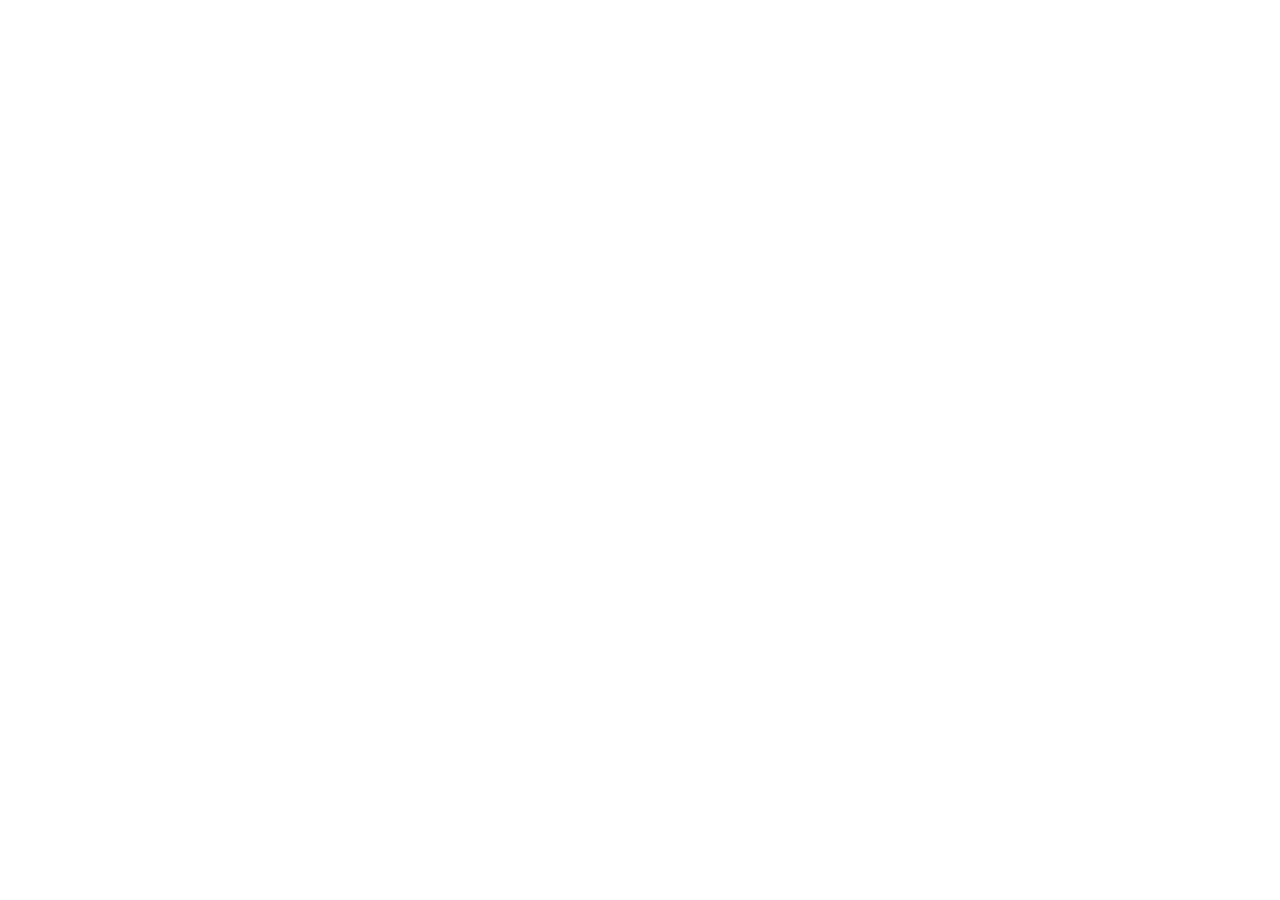
==== public/games/codex/index.html @ 924cdcc8 "Build three-way jump game comparison site" ====
<!doctype html>
<html lang="en">
  <head>
    <meta charset="UTF-8" />
    <meta name="viewport" content="width=device-width, initial-scale=1.0" />
    <title>灯跃浮岛 · 设计原型</title>
    <script type="module" crossorigin src="/games/codex/assets/index-DWfgupDC.js"></script>
    <link rel="stylesheet" crossorigin href="/games/codex/assets/index-BD6FG5SP.css">
  </head>
  <body>
    <div id="root"></div>
  </body>
</html>
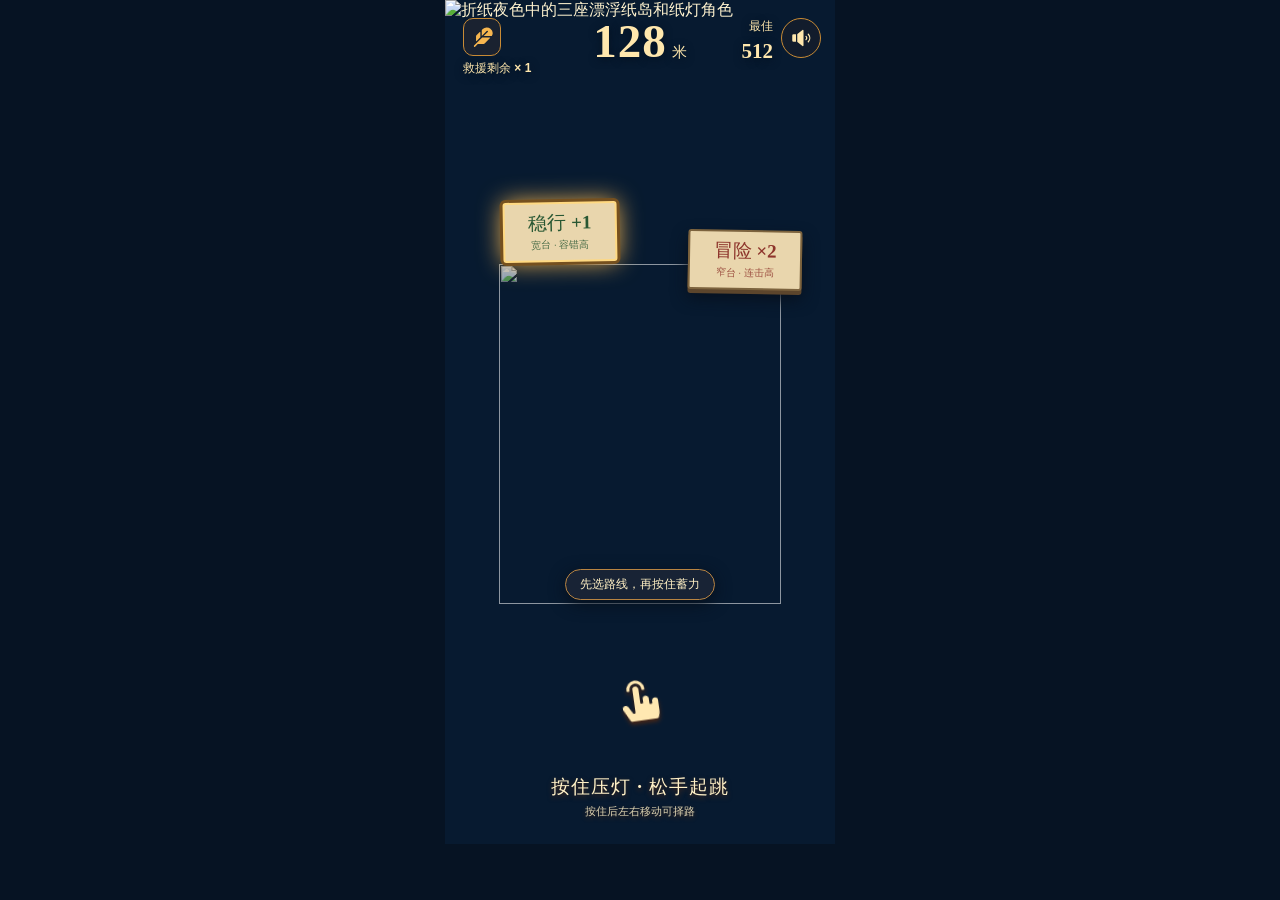
==== commit 7fe8bae6: "Publish comparison site with GitHub Pages" ====
--- a/public/games/codex/index.html
+++ b/public/games/codex/index.html
@@ -4,8 +4,8 @@
     <meta charset="UTF-8" />
     <meta name="viewport" content="width=device-width, initial-scale=1.0" />
     <title>灯跃浮岛 · 设计原型</title>
-    <script type="module" crossorigin src="/games/codex/assets/index-DWfgupDC.js"></script>
-    <link rel="stylesheet" crossorigin href="/games/codex/assets/index-BD6FG5SP.css">
+    <script type="module" crossorigin src="./assets/index-DWfgupDC.js"></script>
+    <link rel="stylesheet" crossorigin href="./assets/index-BD6FG5SP.css">
   </head>
   <body>
     <div id="root"></div>
--- a/public/games/codex/assets/index-BD6FG5SP.css
+++ b/public/games/codex/assets/index-BD6FG5SP.css
@@ -0,0 +1 @@
+@font-face{font-family:"Noto Serif SC";font-style:normal;font-display:swap;font-weight:700;src:url([data-uri]) format("woff2"),url([data-uri]) format("woff");unicode-range:U+1f1e9-1f1f5,U+1f1f7-1f1ff,U+1f21a,U+1f232,U+1f234-1f237,U+1f250-1f251,U+1f300,U+1f302-1f308,U+1f30a-1f311,U+1f315,U+1f319-1f320,U+1f324,U+1f327,U+1f32a,U+1f32c-1f32d,U+1f330-1f357,U+1f359-1f37e}@font-face{font-family:"Noto Serif SC";font-style:normal;font-display:swap;font-weight:700;src:url(/assets/noto-serif-sc-5-700-normal-Indx8E_C.woff2) format("woff2"),url(/assets/noto-serif-sc-5-700-normal-DHU2sKNh.woff) format("woff");unicode-range:U+fee3,U+fef3,U+ff03-ff04,U+ff07,U+ff0a,U+ff17-ff19,U+ff1c-ff1d,U+ff20-ff3a,U+ff3c,U+ff3e-ff5b,U+ff5d,U+ff61-ff65,U+ff67-ff6a,U+ff6c,U+ff6f-ff78,U+ff7a-ff7d,U+ff80-ff84,U+ff86,U+ff89-ff8e,U+ff92,U+ff97-ff9b,U+ff9d-ff9f,U+ffe0-ffe4,U+ffe6,U+ffe9,U+ffeb,U+ffed,U+fffc,U+1f004,U+1f170-1f171,U+1f192-1f195,U+1f198-1f19a,U+1f1e6-1f1e8}@font-face{font-family:"Noto Serif SC";font-style:normal;font-display:swap;font-weight:700;src:url(/assets/noto-serif-sc-6-700-normal-4vBQOnZB.woff2) format("woff2"),url(/assets/noto-serif-sc-6-700-normal-kYdqrkC9.woff) format("woff");unicode-range:U+f0a7,U+f0b2,U+f0b7,U+f0c9,U+f0d8,U+f0da,U+f0dc-f0dd,U+f0e0,U+f0e6,U+f0eb,U+f0fc,U+f101,U+f104-f105,U+f107,U+f10b,U+f11b,U+f14b,U+f18a,U+f193,U+f1d6-f1d7,U+f244,U+f27a,U+f296,U+f2ae,U+f471,U+f4b3,U+f610-f611,U+f880-f881,U+f8ec,U+f8f5,U+f8ff,U+f901,U+f90a,U+f92c-f92d,U+f934,U+f937,U+f941,U+f965,U+f967,U+f969,U+f96b,U+f96f,U+f974,U+f978-f979,U+f97e,U+f981,U+f98a,U+f98e,U+f997,U+f99c,U+f9b2,U+f9b5,U+f9ba,U+f9be,U+f9ca,U+f9d0-f9d1,U+f9dd,U+f9e0-f9e1,U+f9e4,U+f9f7,U+fa00-fa01,U+fa08,U+fa0a,U+fa11,U+fb01-fb02,U+fdfc,U+fe0e,U+fe30-fe31,U+fe33-fe44,U+fe49-fe52,U+fe54-fe57,U+fe59-fe66,U+fe68-fe6b,U+fe8e,U+fe92-fe93,U+feae,U+feb8,U+fecb-fecc,U+fee0}@font-face{font-family:"Noto Serif SC";font-style:normal;font-display:swap;font-weight:700;src:url(/assets/noto-serif-sc-21-700-normal-CZ821J_U.woff2) format("woff2"),url(/assets/noto-serif-sc-21-700-normal-DdoRgkcs.woff) format("woff");unicode-range:U+9f83,U+9f85-9f8d,U+9f90-9f91,U+9f94-9f96,U+9f98,U+9f9b-9f9c,U+9f9e,U+9fa0,U+9fa2,U+9ff0-9fff,U+a001,U+a007,U+a025,U+a046-a047,U+a057,U+a072,U+a078-a079,U+a083,U+a085,U+a100,U+a118,U+a132,U+a134,U+a1f4,U+a242,U+a4a6,U+a4aa,U+a4b0-a4b1,U+a4b3,U+a9c1-a9c2,U+ac00-ac01,U+ac04,U+ac08,U+ac10-ac11,U+ac13-ac16,U+ac19,U+ac1c-ac1d,U+ac24,U+ac70-ac71,U+ac74,U+ac77-ac78,U+ac80-ac81,U+ac83,U+ac8c,U+ac90,U+ac9f-aca0,U+aca8-aca9,U+acac,U+acb0,U+acbd,U+acc1,U+acc4,U+ace0-ace1,U+ace4,U+ace8,U+acf3,U+acf5,U+acfc-acfd,U+ad00,U+ad0c,U+ad11,U+ad1c,U+ad34,U+ad50,U+ad64,U+ad6c,U+ad70,U+ad74,U+ad7f,U+ad81,U+ad8c,U+adc0,U+adc8,U+addc,U+ade0,U+adf8-adf9,U+adfc,U+ae00,U+ae08-ae09,U+ae0b,U+ae30,U+ae34,U+ae38,U+ae40,U+ae4a,U+ae4c,U+ae54,U+ae68,U+aebc,U+aed8,U+af2c-af2d}@font-face{font-family:"Noto Serif SC";font-style:normal;font-display:swap;font-weight:700;src:url(/assets/noto-serif-sc-22-700-normal-CoNFrMmU.woff2) format("woff2"),url(/assets/noto-serif-sc-22-700-normal-CztcWB86.woff) format("woff");unicode-range:U+9e30-9e33,U+9e35-9e3b,U+9e3e,U+9e40-9e44,U+9e46-9e4e,U+9e51,U+9e53,U+9e55-9e58,U+9e5a-9e5c,U+9e5e-9e63,U+9e66-9e6e,U+9e71,U+9e73,U+9e75,U+9e78-9e79,U+9e7c-9e7e,U+9e82,U+9e86-9e88,U+9e8b-9e8c,U+9e90-9e91,U+9e93,U+9e95,U+9e97,U+9e9d,U+9ea4-9ea5,U+9ea9-9eaa,U+9eb4-9eb5,U+9eb8-9eba,U+9ebc-9ebf,U+9ec3,U+9ec9,U+9ecd,U+9ed0,U+9ed2-9ed3,U+9ed5-9ed6,U+9ed9,U+9edc-9edd,U+9edf-9ee0,U+9ee2,U+9ee5,U+9ee7-9eea,U+9eef,U+9ef1,U+9ef3-9ef4,U+9ef6,U+9ef9,U+9efb-9efc,U+9efe,U+9f0b,U+9f0d,U+9f10,U+9f14,U+9f17,U+9f19,U+9f22,U+9f29,U+9f2c,U+9f2f,U+9f31,U+9f37,U+9f39,U+9f3d-9f3e,U+9f41,U+9f4a-9f4b,U+9f51-9f52,U+9f61-9f63,U+9f66-9f67,U+9f80-9f81}@font-face{font-family:"Noto Serif SC";font-style:normal;font-display:swap;font-weight:700;src:url(/assets/noto-serif-sc-23-700-normal-C-BfTkoL.woff2) format("woff2"),url(/assets/noto-serif-sc-23-700-normal-gQo-KkRX.woff) format("woff");unicode-range:U+9c82-9c83,U+9c85-9c8c,U+9c8e-9c92,U+9c94-9c9b,U+9c9e-9ca3,U+9ca5-9ca7,U+9ca9,U+9cab,U+9cad-9cae,U+9cb1-9cb7,U+9cb9-9cbd,U+9cbf-9cc0,U+9cc3,U+9cc5-9cc7,U+9cc9-9cd1,U+9cd3-9cda,U+9cdc-9cdd,U+9cdf,U+9ce1-9ce3,U+9ce5,U+9ce9,U+9cee-9cef,U+9cf3-9cf4,U+9cf6,U+9cfc-9cfd,U+9d02,U+9d08-9d09,U+9d12,U+9d1b,U+9d1e,U+9d26,U+9d28,U+9d37,U+9d3b,U+9d3f,U+9d51,U+9d59,U+9d5c-9d5d,U+9d5f-9d61,U+9d6c,U+9d70,U+9d72,U+9d7a,U+9d7e,U+9d84,U+9d89,U+9d8f,U+9d92,U+9daf,U+9db4,U+9db8,U+9dbc,U+9dc4,U+9dc7,U+9dc9,U+9dd7,U+9ddf,U+9df2,U+9df9-9dfa,U+9e0a,U+9e11,U+9e1a,U+9e1e,U+9e20,U+9e22,U+9e28-9e2c,U+9e2e-9e2f}@font-face{font-family:"Noto Serif SC";font-style:normal;font-display:swap;font-weight:700;src:url(/assets/noto-serif-sc-24-700-normal-sgvhFHSE.woff2) format("woff2"),url(/assets/noto-serif-sc-24-700-normal-Bhq0as8x.woff) format("woff");unicode-range:U+9a80,U+9a83,U+9a85,U+9a88-9a8a,U+9a8d-9a8e,U+9a90,U+9a92-9a93,U+9a95-9a96,U+9a98-9a99,U+9a9b-9aa2,U+9aa5,U+9aa7,U+9aaf-9ab1,U+9ab5-9ab6,U+9ab9-9aba,U+9ac0-9ac4,U+9ac8,U+9acb-9acc,U+9ace-9acf,U+9ad1-9ad2,U+9ad9,U+9adf,U+9ae1,U+9ae3,U+9aea-9aeb,U+9aed-9aef,U+9af4,U+9af9,U+9afb,U+9b03-9b04,U+9b06,U+9b08,U+9b0d,U+9b0f-9b10,U+9b13,U+9b18,U+9b1a,U+9b1f,U+9b22-9b23,U+9b25,U+9b27-9b28,U+9b2a,U+9b2f,U+9b31-9b32,U+9b3b,U+9b43,U+9b46-9b49,U+9b4d-9b4e,U+9b51,U+9b56,U+9b58,U+9b5a,U+9b5c,U+9b5f,U+9b61-9b62,U+9b6f,U+9b77,U+9b80,U+9b88,U+9b8b,U+9b8e,U+9b91,U+9b9f-9ba0,U+9ba8,U+9baa-9bab,U+9bad-9bae,U+9bb0-9bb1,U+9bb8,U+9bc9-9bca,U+9bd3,U+9bd6,U+9bdb,U+9be8,U+9bf0-9bf1,U+9c02,U+9c10,U+9c15,U+9c24,U+9c2d,U+9c32,U+9c39,U+9c3b,U+9c40,U+9c47-9c49,U+9c53,U+9c57,U+9c64,U+9c72,U+9c77-9c78,U+9c7b,U+9c7f-9c80}@font-face{font-family:"Noto Serif SC";font-style:normal;font-display:swap;font-weight:700;src:url(/assets/noto-serif-sc-25-700-normal-BJclhnMJ.woff2) format("woff2"),url(/assets/noto-serif-sc-25-700-normal-Ko6LQ8xd.woff) format("woff");unicode-range:U+98dd,U+98e1-98e2,U+98e7-98ea,U+98ec,U+98ee-98ef,U+98f2,U+98f4,U+98fc-98fe,U+9903,U+9905,U+9908,U+990a,U+990c-990d,U+9913-9914,U+9918,U+991a-991b,U+991e,U+9921,U+9928,U+992c,U+992e,U+9935,U+9938-9939,U+993d-993e,U+9945,U+994b-994c,U+9951-9952,U+9954-9955,U+9957,U+995e,U+9963,U+9966-9969,U+996b-996c,U+996f,U+9974-9975,U+9977-9979,U+997d-997e,U+9980-9981,U+9983-9984,U+9987,U+998a-998b,U+998d-9991,U+9993-9995,U+9997-9998,U+99a5,U+99ab,U+99ad-99ae,U+99b1,U+99b3-99b4,U+99bc,U+99bf,U+99c1,U+99c3-99c6,U+99cc,U+99d0,U+99d2,U+99d5,U+99db,U+99dd,U+99e1,U+99ed,U+99f1,U+99ff,U+9a01,U+9a03-9a04,U+9a0e-9a0f,U+9a11-9a13,U+9a19,U+9a1b,U+9a28,U+9a2b,U+9a30,U+9a32,U+9a37,U+9a40,U+9a45,U+9a4a,U+9a4d-9a4e,U+9a52,U+9a55,U+9a57,U+9a5a-9a5b,U+9a5f,U+9a62,U+9a65,U+9a69,U+9a6b,U+9a6e,U+9a75,U+9a77-9a7a,U+9a7d}@font-face{font-family:"Noto Serif SC";font-style:normal;font-display:swap;font-weight:700;src:url(/assets/noto-serif-sc-26-700-normal-CUpml4bZ.woff2) format("woff2"),url(/assets/noto-serif-sc-26-700-normal-0wE5IZE4.woff) format("woff");unicode-range:U+975b-975c,U+9763,U+9765-9766,U+976c-976d,U+9773,U+9776,U+977a,U+977c,U+9784-9785,U+978e-978f,U+9791-9792,U+9794-9795,U+9798,U+979a,U+979e,U+97a3,U+97a5-97a6,U+97a8,U+97ab-97ac,U+97ae-97af,U+97b2,U+97b4,U+97c6,U+97cb-97cc,U+97d3,U+97d8,U+97dc,U+97e1,U+97ea-97eb,U+97ee,U+97fb,U+97fe-97ff,U+9801-9803,U+9805-9806,U+9808,U+980c,U+9810-9814,U+9817-9818,U+981e,U+9820-9821,U+9824,U+9828,U+982b-982d,U+9830,U+9834,U+9838-9839,U+983c,U+9846,U+984d-984f,U+9851-9852,U+9854-9855,U+9857-9858,U+985a-985b,U+9862-9863,U+9865,U+9867,U+986b,U+986f-9871,U+9877-9878,U+987c,U+9880,U+9883,U+9885,U+9889,U+988b-988f,U+9893-9895,U+9899-989b,U+989e-989f,U+98a1-98a2,U+98a5-98a7,U+98a9,U+98af,U+98b1,U+98b6,U+98ba,U+98be,U+98c3-98c4,U+98c6-98c8,U+98cf-98d6,U+98da-98db}@font-face{font-family:"Noto Serif SC";font-style:normal;font-display:swap;font-weight:700;src:url(/assets/noto-serif-sc-27-700-normal-BQdh75qI.woff2) format("woff2"),url(/assets/noto-serif-sc-27-700-normal-BwZQvsE4.woff) format("woff");unicode-range:U+95c4-95ca,U+95cc-95cd,U+95d4-95d6,U+95d8,U+95e1-95e2,U+95e9,U+95f0-95f1,U+95f3,U+95f6,U+95fc,U+95fe-95ff,U+9602-9604,U+9606-960d,U+960f,U+9611-9613,U+9615-9617,U+9619-961b,U+961d,U+9621,U+9628,U+962f,U+963c-963e,U+9641-9642,U+9649,U+9654,U+965b-965f,U+9661,U+9663,U+9665,U+9667-9668,U+966c,U+9670,U+9672-9674,U+9678,U+967a,U+967d,U+9682,U+9685,U+9688,U+968a,U+968d-968e,U+9695,U+9697-9698,U+969e,U+96a0,U+96a3-96a4,U+96a8,U+96aa,U+96b0-96b1,U+96b3-96b4,U+96b7-96b9,U+96bb-96bd,U+96c9,U+96cb,U+96ce,U+96d1-96d2,U+96d6,U+96d9,U+96db-96dc,U+96de,U+96e0,U+96e3,U+96e9,U+96eb,U+96f0-96f2,U+96f9,U+96ff,U+9701-9702,U+9705,U+9708,U+970a,U+970e-970f,U+9711,U+9719,U+9727,U+972a,U+972d,U+9730,U+973d,U+9742,U+9744,U+9748-9749,U+9750-9751,U+975a}@font-face{font-family:"Noto Serif SC";font-style:normal;font-display:swap;font-weight:700;src:url(/assets/noto-serif-sc-28-700-normal-DcJx41cj.woff2) format("woff2"),url(/assets/noto-serif-sc-28-700-normal-_LqCVoeH.woff) format("woff");unicode-range:U+94f5,U+94f7,U+94f9,U+94fb-94fd,U+94ff,U+9503-9504,U+9506-9507,U+9509-950a,U+950d-950f,U+9511-9518,U+951a-9520,U+9522,U+9528-952d,U+9530-953a,U+953c-953f,U+9543-9546,U+9548-9550,U+9552-9555,U+9557-955b,U+955d-9568,U+956a-956d,U+9570-9574,U+9583,U+9586,U+9589,U+958e-958f,U+9591-9592,U+9594,U+9598-9599,U+959e-95a0,U+95a2-95a6,U+95a8-95b2,U+95b4,U+95b8-95c3}@font-face{font-family:"Noto Serif SC";font-style:normal;font-display:swap;font-weight:700;src:url(/assets/noto-serif-sc-29-700-normal-JLpMO6ch.woff2) format("woff2"),url(/assets/noto-serif-sc-29-700-normal-CwV-7ytH.woff) format("woff");unicode-range:U+941c-942b,U+942d-942e,U+9432-9433,U+9435,U+9438,U+943a,U+943e,U+9444,U+944a,U+9451-9452,U+945a,U+9462-9463,U+9465,U+9470-9487,U+948a-9492,U+9494-9498,U+949a,U+949c-949d,U+94a1,U+94a3-94a4,U+94a8,U+94aa-94ad,U+94af,U+94b2,U+94b4-94ba,U+94bc-94c0,U+94c4,U+94c6-94db,U+94de-94ec,U+94ee-94f1,U+94f3}@font-face{font-family:"Noto Serif SC";font-style:normal;font-display:swap;font-weight:700;src:url(/assets/noto-serif-sc-30-700-normal-DJqFp00h.woff2) format("woff2"),url(/assets/noto-serif-sc-30-700-normal-COrO8stG.woff) format("woff");unicode-range:U+92ec-92ed,U+92f0,U+92f3,U+92f8,U+92fc,U+9304,U+9306,U+9310,U+9312,U+9315,U+9318,U+931a,U+931e,U+9320-9322,U+9324,U+9326-9329,U+932b-932c,U+932f,U+9331-9332,U+9335-9336,U+933e,U+9340-9341,U+934a-9360,U+9362-9363,U+9365-936b,U+936e,U+9375,U+937e,U+9382,U+938a,U+938c,U+938f,U+9393-9394,U+9396-9397,U+939a,U+93a2,U+93a7,U+93ac-93cd,U+93d0-93d1,U+93d6-93d8,U+93de-93df,U+93e1-93e2,U+93e4,U+93f8,U+93fb,U+93fd,U+940e-941a}@font-face{font-family:"Noto Serif SC";font-style:normal;font-display:swap;font-weight:700;src:url(/assets/noto-serif-sc-31-700-normal-BEZu4djC.woff2) format("woff2"),url(/assets/noto-serif-sc-31-700-normal-gOUVVeJT.woff) format("woff");unicode-range:U+9163-9164,U+9169,U+9170,U+9172,U+9174,U+9179-917a,U+917d-917e,U+9182-9183,U+9185,U+918c-918d,U+9190-9191,U+919a,U+919c,U+91a1-91a4,U+91a8,U+91aa-91af,U+91b4-91b5,U+91b8,U+91ba,U+91be,U+91c0-91c1,U+91c6,U+91c8,U+91cb,U+91d0,U+91d2,U+91d7-91d8,U+91dd,U+91e3,U+91e6-91e7,U+91ed,U+91f0,U+91f5,U+91f9,U+9200,U+9205,U+9207-920a,U+920d-920e,U+9210,U+9214-9215,U+921c,U+921e,U+9221,U+9223-9227,U+9229-922a,U+922d,U+9234-9235,U+9237,U+9239-923a,U+923c-9240,U+9244-9246,U+9249,U+924e-924f,U+9251,U+9253,U+9257,U+925b,U+925e,U+9262,U+9264-9266,U+9268,U+926c,U+926f,U+9271,U+927b,U+927e,U+9280,U+9283,U+9285-928a,U+928e,U+9291,U+9293,U+9296,U+9298,U+929c-929d,U+92a8,U+92ab-92ae,U+92b3,U+92b6-92b7,U+92b9,U+92c1,U+92c5-92c6,U+92c8,U+92cc,U+92d0,U+92d2,U+92e4,U+92ea}@font-face{font-family:"Noto Serif SC";font-style:normal;font-display:swap;font-weight:700;src:url(/assets/noto-serif-sc-32-700-normal-BiVIeTVY.woff2) format("woff2"),url(/assets/noto-serif-sc-32-700-normal-U4aCJVgb.woff) format("woff");unicode-range:U+9004,U+900b,U+9011,U+9015-9016,U+901e,U+9021,U+9026,U+902d,U+902f,U+9031,U+9035-9036,U+9039-903a,U+9041,U+9044-9046,U+904a,U+904f-9052,U+9054-9055,U+9058-9059,U+905b-905e,U+9060-9062,U+9068-9069,U+906f,U+9072,U+9074,U+9076-907a,U+907c-907d,U+9081,U+9083,U+9085,U+9087-908b,U+908f,U+9095,U+9097,U+9099-909b,U+909d,U+90a0-90a1,U+90a8-90a9,U+90ac,U+90b0,U+90b2-90b4,U+90b6,U+90b8,U+90ba,U+90bd-90be,U+90c3-90c5,U+90c7-90c8,U+90cf-90d0,U+90d3,U+90d5,U+90d7,U+90da-90dc,U+90de,U+90e2,U+90e4,U+90e6-90e7,U+90ea-90eb,U+90ef,U+90f4-90f5,U+90f7,U+90fe-9100,U+9104,U+9109,U+910c,U+9112,U+9114-9115,U+9118,U+911c,U+911e,U+9120,U+9122-9123,U+9127,U+912d,U+912f-9132,U+9139-913a,U+9143,U+9146,U+9149-914a,U+914c,U+914e-9150,U+9154,U+9157,U+915a,U+915d-915e,U+9161-9162}@font-face{font-family:"Noto Serif SC";font-style:normal;font-display:swap;font-weight:700;src:url(/assets/noto-serif-sc-33-700-normal-CYf0FEeO.woff2) format("woff2"),url(/assets/noto-serif-sc-33-700-normal-p1DCORbB.woff) format("woff");unicode-range:U+8e41-8e42,U+8e47,U+8e49-8e4b,U+8e50-8e53,U+8e59-8e5a,U+8e5f-8e60,U+8e64,U+8e69,U+8e6c,U+8e70,U+8e74,U+8e76,U+8e7a-8e7c,U+8e7f,U+8e84-8e85,U+8e87,U+8e89,U+8e8b,U+8e8d,U+8e8f-8e90,U+8e94,U+8e99,U+8e9c,U+8e9e,U+8eaa,U+8eac,U+8eb0,U+8eb6,U+8ec0,U+8ec6,U+8eca-8ece,U+8ed2,U+8eda,U+8edf,U+8ee2,U+8eeb,U+8ef8,U+8efb-8efe,U+8f03,U+8f09,U+8f0b,U+8f12-8f15,U+8f1b,U+8f1d,U+8f1f,U+8f29-8f2a,U+8f2f,U+8f36,U+8f38,U+8f3b,U+8f3e-8f3f,U+8f44-8f45,U+8f49,U+8f4d-8f4e,U+8f5f,U+8f6b,U+8f6d,U+8f71-8f73,U+8f75-8f76,U+8f78-8f7a,U+8f7c,U+8f7e,U+8f81-8f82,U+8f84,U+8f87,U+8f8a-8f8b,U+8f8d-8f8f,U+8f94-8f95,U+8f97-8f9a,U+8fa6,U+8fad-8faf,U+8fb2,U+8fb5-8fb7,U+8fba-8fbc,U+8fbf,U+8fc2,U+8fcb,U+8fcd,U+8fd3,U+8fd5,U+8fd7,U+8fda,U+8fe2-8fe5,U+8fe8-8fe9,U+8fee,U+8ff3-8ff4,U+8ff8,U+8ffa}@font-face{font-family:"Noto Serif SC";font-style:normal;font-display:swap;font-weight:700;src:url(/assets/noto-serif-sc-34-700-normal-CIClKzB-.woff2) format("woff2"),url(/assets/noto-serif-sc-34-700-normal-ClriNDPk.woff) format("woff");unicode-range:U+8cbd,U+8cbf-8cc4,U+8cc7-8cc8,U+8cca,U+8ccd,U+8cd1,U+8cd3,U+8cdb-8cdc,U+8cde,U+8ce0,U+8ce2-8ce4,U+8ce6-8ce8,U+8cea,U+8ced,U+8cf4,U+8cf8,U+8cfa,U+8cfc-8cfd,U+8d04-8d05,U+8d07-8d08,U+8d0a,U+8d0d,U+8d0f,U+8d13-8d14,U+8d16,U+8d1b,U+8d20,U+8d30,U+8d32-8d33,U+8d36,U+8d3b,U+8d3d,U+8d40,U+8d42-8d43,U+8d45-8d46,U+8d48-8d4a,U+8d4d,U+8d51,U+8d53,U+8d55,U+8d59,U+8d5c-8d5d,U+8d5f,U+8d61,U+8d66-8d67,U+8d6a,U+8d6d,U+8d71,U+8d73,U+8d84,U+8d90-8d91,U+8d94-8d95,U+8d99,U+8da8,U+8daf,U+8db1,U+8db5,U+8db8,U+8dba,U+8dbc,U+8dbf,U+8dc2,U+8dc4,U+8dc6,U+8dcb,U+8dce-8dcf,U+8dd6-8dd7,U+8dda-8ddb,U+8dde,U+8de1,U+8de3-8de4,U+8de9,U+8deb-8dec,U+8df0-8df1,U+8df6-8dfd,U+8e05,U+8e07,U+8e09-8e0a,U+8e0c,U+8e0e,U+8e10,U+8e14,U+8e1d-8e1f,U+8e23,U+8e26,U+8e2b-8e31,U+8e34-8e35,U+8e39-8e3a,U+8e3d,U+8e40}@font-face{font-family:"Noto Serif SC";font-style:normal;font-display:swap;font-weight:700;src:url(/assets/noto-serif-sc-35-700-normal-Cus063T8.woff2) format("woff2"),url(/assets/noto-serif-sc-35-700-normal-BGF1tJEk.woff) format("woff");unicode-range:U+8b80,U+8b83,U+8b8a,U+8b8c,U+8b90,U+8b93,U+8b99-8b9a,U+8ba0,U+8ba3,U+8ba5-8ba7,U+8baa-8bac,U+8bb4-8bb5,U+8bb7,U+8bb9,U+8bc2-8bc3,U+8bc5,U+8bcb-8bcc,U+8bce-8bd0,U+8bd2-8bd4,U+8bd6,U+8bd8-8bd9,U+8bdc,U+8bdf,U+8be3-8be4,U+8be7-8be9,U+8beb-8bec,U+8bee,U+8bf0,U+8bf2-8bf3,U+8bf6,U+8bf9,U+8bfc-8bfd,U+8bff-8c00,U+8c02,U+8c04,U+8c06-8c07,U+8c0c,U+8c0f,U+8c11-8c12,U+8c14-8c1b,U+8c1d-8c21,U+8c24-8c25,U+8c27,U+8c2a-8c2c,U+8c2e-8c30,U+8c32-8c36,U+8c3f,U+8c47-8c4c,U+8c4e-8c50,U+8c54-8c56,U+8c62,U+8c68,U+8c6c,U+8c73,U+8c78,U+8c7a,U+8c82,U+8c85,U+8c89-8c8a,U+8c8d-8c8e,U+8c90,U+8c93-8c94,U+8c98,U+8c9d-8c9e,U+8ca0-8ca2,U+8ca7-8cac,U+8caf-8cb0,U+8cb3-8cb4,U+8cb6-8cb9,U+8cbb-8cbc}@font-face{font-family:"Noto Serif SC";font-style:normal;font-display:swap;font-weight:700;src:url(/assets/noto-serif-sc-36-700-normal-clTkaUKV.woff2) format("woff2"),url(/assets/noto-serif-sc-36-700-normal-DWBihWGI.woff) format("woff");unicode-range:U+8a15-8a18,U+8a1a-8a1b,U+8a1d,U+8a1f,U+8a22-8a23,U+8a25,U+8a2b,U+8a2d,U+8a31,U+8a33-8a34,U+8a36-8a38,U+8a3a,U+8a3c,U+8a3e,U+8a40-8a41,U+8a46,U+8a48,U+8a50,U+8a52,U+8a54-8a55,U+8a58,U+8a5b,U+8a5d-8a63,U+8a66,U+8a69-8a6b,U+8a6d-8a6e,U+8a70,U+8a72-8a73,U+8a7a,U+8a85,U+8a87,U+8a8a,U+8a8c-8a8d,U+8a90-8a92,U+8a95,U+8a98,U+8aa0-8aa1,U+8aa3-8aa6,U+8aa8-8aa9,U+8aac-8aae,U+8ab0,U+8ab2,U+8ab8-8ab9,U+8abc,U+8abe-8abf,U+8ac7,U+8acf,U+8ad2,U+8ad6-8ad7,U+8adb-8adc,U+8adf,U+8ae1,U+8ae6-8ae8,U+8aeb,U+8aed-8aee,U+8af1,U+8af3-8af4,U+8af7-8af8,U+8afa,U+8afe,U+8b00-8b02,U+8b07,U+8b0a,U+8b0c,U+8b0e,U+8b10,U+8b17,U+8b19,U+8b1b,U+8b1d,U+8b20-8b21,U+8b26,U+8b28,U+8b2c,U+8b33,U+8b39,U+8b3e-8b3f,U+8b41,U+8b45,U+8b49,U+8b4c,U+8b4f,U+8b57-8b58,U+8b5a,U+8b5c,U+8b5e,U+8b60,U+8b6c,U+8b6f-8b70,U+8b72,U+8b74,U+8b77,U+8b7d}@font-face{font-family:"Noto Serif SC";font-style:normal;font-display:swap;font-weight:700;src:url(/assets/noto-serif-sc-37-700-normal-Rsx-NKWX.woff2) format("woff2"),url(/assets/noto-serif-sc-37-700-normal-B-usfEMU.woff) format("woff");unicode-range:U+8882,U+8884-8886,U+8888,U+888f,U+8892-8893,U+889b,U+88a2,U+88a4,U+88a6,U+88a8,U+88aa,U+88ae,U+88b1,U+88b4,U+88b7,U+88bc,U+88c0,U+88c6-88c9,U+88ce-88cf,U+88d1-88d3,U+88d8,U+88db-88dd,U+88df,U+88e1-88e3,U+88e5,U+88e8,U+88ec,U+88f0-88f1,U+88f3-88f4,U+88fc-88fe,U+8900,U+8902,U+8906-8907,U+8909-890c,U+8912-8915,U+8918-891b,U+8921,U+8925,U+892b,U+8930,U+8932,U+8934,U+8936,U+893b,U+893d,U+8941,U+894c,U+8955-8956,U+8959,U+895c,U+895e-8960,U+8966,U+896a,U+896c,U+896f-8970,U+8972,U+897b,U+897e,U+8980,U+8983,U+8985,U+8987-8988,U+898c,U+898f,U+8993,U+8997,U+899a,U+89a1,U+89a7,U+89a9-89aa,U+89b2-89b3,U+89b7,U+89c0,U+89c7,U+89ca-89cc,U+89ce-89d1,U+89d6,U+89da,U+89dc,U+89de,U+89e5,U+89e7,U+89eb,U+89ef,U+89f1,U+89f3-89f4,U+89f8,U+89ff,U+8a01-8a03,U+8a07-8a0a,U+8a0e-8a0f,U+8a13}@font-face{font-family:"Noto Serif SC";font-style:normal;font-display:swap;font-weight:700;src:url(/assets/noto-serif-sc-38-700-normal-BXFfye3m.woff2) format("woff2"),url(/assets/noto-serif-sc-38-700-normal-BXAYgoe1.woff) format("woff");unicode-range:U+86f4,U+86f8-86f9,U+86fb,U+86fe,U+8703,U+8706-870a,U+870d,U+8711-8713,U+871a,U+871e,U+8722-8723,U+8725,U+8729,U+872e,U+8731,U+8734,U+8737,U+873a-873b,U+873e-8740,U+8742,U+8747-8748,U+8753,U+8755,U+8757-8758,U+875d,U+875f,U+8762-8766,U+8768,U+876e,U+8770,U+8772,U+8775,U+8778,U+877b-877e,U+8782,U+8785,U+8788,U+878b,U+8793,U+8797,U+879a,U+879e-87a0,U+87a2-87a3,U+87a8,U+87ab-87ad,U+87af,U+87b3,U+87b5,U+87bd,U+87c0,U+87c4,U+87c6,U+87ca-87cb,U+87d1-87d2,U+87db-87dc,U+87de,U+87e0,U+87e5,U+87ea,U+87ec,U+87ee,U+87f2-87f3,U+87fb,U+87fd-87fe,U+8802-8803,U+8805,U+880a-880b,U+880d,U+8813-8816,U+8819,U+881b,U+881f,U+8821,U+8823,U+8831-8832,U+8835-8836,U+8839,U+883b-883c,U+8844,U+8846,U+884a,U+884e,U+8852-8853,U+8855,U+8859,U+885b,U+885d-885e,U+8862,U+8864,U+8869-886a,U+886e-886f,U+8872,U+8879,U+887d-887f}@font-face{font-family:"Noto Serif SC";font-style:normal;font-display:swap;font-weight:700;src:url(/assets/noto-serif-sc-39-700-normal-BTlPC4nf.woff2) format("woff2"),url(/assets/noto-serif-sc-39-700-normal-CxlWhaoy.woff) format("woff");unicode-range:U+8548,U+854e,U+8553,U+8556-8557,U+8559,U+855e,U+8561,U+8564-8565,U+8568-856a,U+856d,U+856f-8570,U+8572,U+8576,U+8579-857b,U+8580,U+8585-8586,U+8588,U+858a,U+858f,U+8591,U+8594,U+8599,U+859c,U+85a2,U+85a4,U+85a6,U+85a8-85a9,U+85ab-85ac,U+85ae,U+85b7-85b9,U+85be,U+85c1,U+85c7,U+85cd,U+85d0,U+85d3,U+85d5,U+85dc-85dd,U+85df-85e0,U+85e5-85e6,U+85e8-85ea,U+85f4,U+85f9,U+85fe-85ff,U+8602,U+8605-8607,U+860a-860b,U+8616,U+8618,U+861a,U+8627,U+8629,U+862d,U+8638,U+863c,U+863f,U+864d,U+864f,U+8652-8655,U+865b-865c,U+865f,U+8662,U+8667,U+866c,U+866e,U+8671,U+8675,U+867a-867c,U+867f,U+868b,U+868d,U+8693,U+869c-869d,U+86a1,U+86a3-86a4,U+86a7-86a9,U+86ac,U+86af-86b1,U+86b4-86b6,U+86ba,U+86c0,U+86c4,U+86c6,U+86c9-86ca,U+86cd-86d1,U+86d4,U+86d8,U+86de-86df,U+86e4,U+86e6,U+86e9,U+86ed,U+86ef-86f3}@font-face{font-family:"Noto Serif SC";font-style:normal;font-display:swap;font-weight:700;src:url(/assets/noto-serif-sc-40-700-normal-DLKtbKBP.woff2) format("woff2"),url(/assets/noto-serif-sc-40-700-normal-DUKQaMBz.woff) format("woff");unicode-range:U+83c5,U+83c8-83c9,U+83cb,U+83d1,U+83d3-83d6,U+83d8,U+83db,U+83dd,U+83df,U+83e1,U+83e5,U+83ea-83eb,U+83f0,U+83f4,U+83f8-83f9,U+83fb,U+83fd,U+83ff,U+8401,U+8406,U+840a-840b,U+840f,U+8411,U+8418,U+841c,U+8420,U+8422-8424,U+8426,U+8429,U+842c,U+8438-8439,U+843b-843c,U+843f,U+8446-8447,U+8449,U+844e,U+8451-8452,U+8456,U+8459-845a,U+845c,U+8462,U+8466,U+846d,U+846f-8470,U+8473,U+8476-8478,U+847a,U+847d,U+8484-8485,U+8487,U+8489,U+848c,U+848e,U+8490,U+8493-8494,U+8497,U+849b,U+849e-849f,U+84a1,U+84a5,U+84a8,U+84af,U+84b4,U+84b9-84bf,U+84c1-84c2,U+84c5-84c7,U+84ca-84cb,U+84cd,U+84d0-84d1,U+84d3,U+84d6,U+84df-84e0,U+84e2-84e3,U+84e5-84e7,U+84ee,U+84f3,U+84f6,U+84fa,U+84fc,U+84ff-8500,U+850c,U+8511,U+8514-8515,U+8517-8518,U+851f,U+8523,U+8525-8526,U+8529,U+852b,U+852d,U+8532,U+8534-8535,U+8538-853a,U+853c,U+8543,U+8545}@font-face{font-family:"Noto Serif SC";font-style:normal;font-display:swap;font-weight:700;src:url(/assets/noto-serif-sc-41-700-normal-D47h1Bz3.woff2) format("woff2"),url(/assets/noto-serif-sc-41-700-normal-D3JG9LuG.woff) format("woff");unicode-range:U+82bc,U+82be,U+82c0-82c2,U+82c4-82c8,U+82ca-82cc,U+82ce,U+82d0,U+82d2-82d3,U+82d5-82d6,U+82d8-82d9,U+82dc-82de,U+82e0-82e4,U+82e7,U+82e9-82eb,U+82ed-82ee,U+82f3-82f4,U+82f7-82f8,U+82fa-8301,U+8306-8308,U+830c-830d,U+830f,U+8311,U+8313-8315,U+8318,U+831a-831b,U+831d,U+8324,U+8327,U+832a,U+832c-832d,U+832f,U+8331-8334,U+833a-833c,U+8340,U+8343-8345,U+8347-8348,U+834a,U+834c,U+834f,U+8351,U+8356,U+8358-835c,U+835e,U+8360,U+8364-8366,U+8368-836a,U+836c-836e,U+8373,U+8378,U+837b-837d,U+837f-8380,U+8382,U+8388,U+838a-838b,U+8392,U+8394,U+8396,U+8398-8399,U+839b-839c,U+83a0,U+83a2-83a3,U+83a8-83aa,U+83ae-83b0,U+83b3-83b4,U+83b6,U+83b8,U+83ba,U+83bc-83bd,U+83bf-83c0,U+83c2}@font-face{font-family:"Noto Serif SC";font-style:normal;font-display:swap;font-weight:700;src:url(/assets/noto-serif-sc-42-700-normal-Z53x-ehE.woff2) format("woff2"),url(/assets/noto-serif-sc-42-700-normal-BNz3ofe-.woff) format("woff");unicode-range:U+8166-8169,U+816b,U+816d,U+8171,U+8173-8174,U+8178,U+817c-817d,U+8182,U+8188,U+8191,U+8198-819b,U+81a0,U+81a3,U+81a5-81a6,U+81a9,U+81b6,U+81ba-81bb,U+81bd,U+81bf,U+81c1,U+81c3,U+81c6,U+81c9-81ca,U+81cc-81cd,U+81d1,U+81d3-81d4,U+81d8,U+81db-81dc,U+81de-81df,U+81e5,U+81e7-81e9,U+81eb-81ec,U+81ee-81ef,U+81f5,U+81f8,U+81fa,U+81fc,U+81fe,U+8200-8202,U+8204,U+8208-820a,U+820e-8210,U+8216-8218,U+821b-821c,U+8221-8224,U+8226-8228,U+822b,U+822d,U+822f,U+8232-8234,U+8237-8238,U+823a-823b,U+823e,U+8244,U+8249,U+824b,U+824f,U+8259-825a,U+825f,U+8266,U+8268,U+826e,U+8271,U+8276-8279,U+827d,U+827f,U+8283-8284,U+8288-828a,U+828d-8291,U+8293-8294,U+8296-8298,U+829f-82a1,U+82a3-82a4,U+82a7-82ab,U+82ae,U+82b0,U+82b2,U+82b4-82b6}@font-face{font-family:"Noto Serif SC";font-style:normal;font-display:swap;font-weight:700;src:url(/assets/noto-serif-sc-43-700-normal-BuP6J4Fy.woff2) format("woff2"),url(/assets/noto-serif-sc-43-700-normal-AzKyKyIz.woff) format("woff");unicode-range:U+8016,U+8018-8019,U+801c,U+801e,U+8026-802a,U+8031,U+8034-8035,U+8037,U+8043,U+804b,U+804d,U+8052,U+8056,U+8059,U+805e,U+8061,U+8068-8069,U+806e-8074,U+8076-8078,U+807c-8080,U+8082,U+8084-8085,U+8088,U+808f,U+8093,U+809c,U+809f,U+80ab,U+80ad-80ae,U+80b1,U+80b6-80b8,U+80bc-80bd,U+80c2,U+80c4,U+80ca,U+80cd,U+80d1,U+80d4,U+80d7,U+80d9-80db,U+80dd,U+80e0,U+80e4-80e5,U+80e7-80ed,U+80ef-80f1,U+80f3-80f4,U+80fc,U+8101,U+8104-8105,U+8107-8108,U+810c-810e,U+8112-8115,U+8117-8119,U+811b-811f,U+8121-8130,U+8132-8134,U+8137,U+8139,U+813f-8140,U+8142,U+8146,U+8148,U+814d-814e,U+8151,U+8153,U+8158-815a,U+815e,U+8160}@font-face{font-family:"Noto Serif SC";font-style:normal;font-display:swap;font-weight:700;src:url(/assets/noto-serif-sc-44-700-normal-pb3BTK0X.woff2) format("woff2"),url(/assets/noto-serif-sc-44-700-normal-Dsq_RwED.woff) format("woff");unicode-range:U+7ef0-7ef2,U+7ef6,U+7efa-7efb,U+7efe,U+7f01-7f04,U+7f08,U+7f0a-7f12,U+7f17,U+7f19,U+7f1b-7f1c,U+7f1f,U+7f21-7f23,U+7f25-7f28,U+7f2a-7f33,U+7f35-7f37,U+7f3d,U+7f42,U+7f44-7f45,U+7f4c-7f4d,U+7f52,U+7f54,U+7f58-7f59,U+7f5d,U+7f5f-7f61,U+7f63,U+7f65,U+7f68,U+7f70-7f71,U+7f73-7f75,U+7f77,U+7f79,U+7f7d-7f7e,U+7f85-7f86,U+7f88-7f89,U+7f8b-7f8c,U+7f90-7f91,U+7f94-7f96,U+7f98-7f9b,U+7f9d,U+7f9f,U+7fa3,U+7fa7-7fa9,U+7fac-7fb2,U+7fb4,U+7fb6,U+7fb8,U+7fbc,U+7fbf-7fc0,U+7fc3,U+7fca,U+7fcc,U+7fce,U+7fd2,U+7fd5,U+7fd9-7fdb,U+7fdf,U+7fe3,U+7fe5-7fe7,U+7fe9,U+7feb-7fec,U+7fee-7fef,U+7ff1,U+7ff3-7ff4,U+7ff9-7ffa,U+7ffe,U+8004,U+8006,U+800b,U+800e,U+8011-8012,U+8014}@font-face{font-family:"Noto Serif SC";font-style:normal;font-display:swap;font-weight:700;src:url(/assets/noto-serif-sc-45-700-normal-4K9EcLaW.woff2) format("woff2"),url(/assets/noto-serif-sc-45-700-normal-C_7jXUzV.woff) format("woff");unicode-range:U+7dd2,U+7dd4,U+7dd6-7dd8,U+7dda-7de0,U+7de2-7de6,U+7de8-7ded,U+7def,U+7df1-7df5,U+7df7,U+7df9,U+7dfb-7dfc,U+7dfe-7e02,U+7e04,U+7e08-7e0b,U+7e12,U+7e1b,U+7e1e,U+7e20,U+7e22-7e23,U+7e26,U+7e29,U+7e2b,U+7e2e-7e2f,U+7e31,U+7e37,U+7e39-7e3e,U+7e40,U+7e43-7e44,U+7e46-7e47,U+7e4a-7e4b,U+7e4d-7e4e,U+7e51,U+7e54-7e56,U+7e58-7e5b,U+7e5d-7e5e,U+7e61,U+7e66-7e67,U+7e69-7e6b,U+7e6d,U+7e70,U+7e73,U+7e77,U+7e79,U+7e7b-7e7d,U+7e81-7e82,U+7e8c-7e8d,U+7e8f,U+7e92-7e94,U+7e96,U+7e98,U+7e9a-7e9c,U+7e9e-7e9f,U+7ea1,U+7ea3,U+7ea5,U+7ea8-7ea9,U+7eab,U+7ead-7eae,U+7eb0,U+7ebb,U+7ebe,U+7ec0-7ec2,U+7ec9,U+7ecb-7ecc,U+7ed0,U+7ed4,U+7ed7,U+7edb,U+7ee0-7ee2,U+7ee5-7ee6,U+7ee8,U+7eeb}@font-face{font-family:"Noto Serif SC";font-style:normal;font-display:swap;font-weight:700;src:url(/assets/noto-serif-sc-46-700-normal-Cmw7SSVj.woff2) format("woff2"),url(/assets/noto-serif-sc-46-700-normal-CnguTsak.woff) format("woff");unicode-range:U+7ce8,U+7cec,U+7cf0,U+7cf5-7cf9,U+7cfc,U+7cfe,U+7d00,U+7d04-7d0b,U+7d0d,U+7d10-7d14,U+7d17-7d19,U+7d1b-7d1f,U+7d21,U+7d24-7d26,U+7d28-7d2a,U+7d2c-7d2e,U+7d30-7d31,U+7d33,U+7d35-7d36,U+7d38-7d3a,U+7d40,U+7d42-7d44,U+7d46,U+7d4b-7d4c,U+7d4f,U+7d51,U+7d54-7d56,U+7d58,U+7d5b-7d5c,U+7d5e,U+7d61-7d63,U+7d66,U+7d68,U+7d6a-7d6c,U+7d6f,U+7d71-7d73,U+7d75-7d77,U+7d79-7d7a,U+7d7e,U+7d81,U+7d84-7d8b,U+7d8d,U+7d8f,U+7d91,U+7d94,U+7d96,U+7d98-7d9a,U+7d9c-7da0,U+7da2,U+7da6,U+7daa-7db1,U+7db4-7db8,U+7dba-7dbf,U+7dc1,U+7dc4,U+7dc7-7dc8,U+7dca-7dcd,U+7dcf,U+7dd1}@font-face{font-family:"Noto Serif SC";font-style:normal;font-display:swap;font-weight:700;src:url(/assets/noto-serif-sc-47-700-normal-DoJA7Gis.woff2) format("woff2"),url(/assets/noto-serif-sc-47-700-normal-D2DMOwcH.woff) format("woff");unicode-range:U+7bd3-7bd4,U+7bd9-7bda,U+7bdd,U+7be0-7be1,U+7be4-7be6,U+7be9-7bea,U+7bef,U+7bf4,U+7bf6,U+7bfc,U+7bfe,U+7c01,U+7c03,U+7c07-7c08,U+7c0a-7c0d,U+7c0f,U+7c11,U+7c15-7c16,U+7c19,U+7c1e-7c21,U+7c23-7c24,U+7c26,U+7c28-7c33,U+7c35,U+7c37-7c3b,U+7c3d-7c3e,U+7c40-7c41,U+7c43,U+7c47-7c48,U+7c4c,U+7c50,U+7c53-7c54,U+7c59,U+7c5f-7c60,U+7c63-7c65,U+7c6c,U+7c6e,U+7c72,U+7c74,U+7c79-7c7a,U+7c7c,U+7c81-7c82,U+7c84-7c85,U+7c88,U+7c8a-7c91,U+7c93-7c96,U+7c99,U+7c9b-7c9e,U+7ca0-7ca2,U+7ca6-7ca9,U+7cac,U+7caf-7cb3,U+7cb5-7cb7,U+7cba-7cbd,U+7cbf-7cc2,U+7cc5,U+7cc7-7cc9,U+7ccc-7ccd,U+7cd7,U+7cdc,U+7cde,U+7ce0,U+7ce4-7ce5,U+7ce7}@font-face{font-family:"Noto Serif SC";font-style:normal;font-display:swap;font-weight:700;src:url(/assets/noto-serif-sc-48-700-normal-E3BVnch6.woff2) format("woff2"),url(/assets/noto-serif-sc-48-700-normal-3dKykveL.woff) format("woff");unicode-range:U+7ae6,U+7af4-7af7,U+7afa-7afb,U+7afd-7b0a,U+7b0c,U+7b0e-7b0f,U+7b13,U+7b15-7b16,U+7b18-7b19,U+7b1e-7b20,U+7b22-7b25,U+7b29-7b2b,U+7b2d-7b2e,U+7b30-7b3b,U+7b3e-7b3f,U+7b41-7b42,U+7b44-7b47,U+7b4a,U+7b4c-7b50,U+7b58,U+7b5a,U+7b5c,U+7b60,U+7b66-7b67,U+7b69,U+7b6c-7b6f,U+7b72-7b76,U+7b7b-7b7d,U+7b7f,U+7b82,U+7b85,U+7b87,U+7b8b-7b96,U+7b98-7b99,U+7b9b-7b9f,U+7ba2-7ba4,U+7ba6-7bac,U+7bae-7bb0,U+7bb4,U+7bb7-7bb9,U+7bbb,U+7bc0-7bc1,U+7bc3-7bc4,U+7bc6,U+7bc8-7bcc,U+7bd1}@font-face{font-family:"Noto Serif SC";font-style:normal;font-display:swap;font-weight:700;src:url(/assets/noto-serif-sc-49-700-normal-B2KiGw8z.woff2) format("woff2"),url(/assets/noto-serif-sc-49-700-normal-CHBuxfpg.woff) format("woff");unicode-range:U+798b-798e,U+7992,U+7994-7995,U+7997-7998,U+799a-799c,U+799f,U+79a3-79a6,U+79a8-79ac,U+79ae-79b1,U+79b3-79b5,U+79b8,U+79ba,U+79bf,U+79c2,U+79c6,U+79c8,U+79cf,U+79d5-79d6,U+79dd-79de,U+79e3,U+79e7-79e8,U+79eb,U+79ed,U+79f4,U+79f7-79f8,U+79fa,U+79fe,U+7a02-7a03,U+7a05,U+7a0a,U+7a14,U+7a17,U+7a19,U+7a1c,U+7a1e-7a1f,U+7a23,U+7a25-7a26,U+7a2c,U+7a2e,U+7a30-7a32,U+7a36-7a37,U+7a39,U+7a3c,U+7a40,U+7a42,U+7a47,U+7a49,U+7a4c-7a4f,U+7a51,U+7a55,U+7a5b,U+7a5d-7a5e,U+7a62-7a63,U+7a66,U+7a68-7a69,U+7a6b,U+7a70,U+7a78,U+7a80,U+7a85-7a88,U+7a8a,U+7a90,U+7a93-7a96,U+7a98,U+7a9b-7a9c,U+7a9e,U+7aa0-7aa1,U+7aa3,U+7aa8-7aaa,U+7aac-7ab0,U+7ab3,U+7ab8,U+7aba,U+7abd-7abf,U+7ac4-7ac5,U+7ac7-7ac8,U+7aca,U+7ad1-7ad2,U+7ada-7add,U+7ae1,U+7ae4}@font-face{font-family:"Noto Serif SC";font-style:normal;font-display:swap;font-weight:700;src:url(/assets/noto-serif-sc-50-700-normal-D69gDKvI.woff2) format("woff2"),url(/assets/noto-serif-sc-50-700-normal-Bm94MYX_.woff) format("woff");unicode-range:U+784c,U+784e-7854,U+7856-7857,U+7859-785a,U+7865,U+7869-786a,U+786d,U+786f,U+7876-7877,U+787c,U+787e-787f,U+7881,U+7887-7889,U+7893-7894,U+7898-789e,U+78a1,U+78a3,U+78a5,U+78a9,U+78ad,U+78b2,U+78b4,U+78b6,U+78b9-78ba,U+78bc,U+78bf,U+78c3,U+78c9,U+78cb,U+78d0-78d2,U+78d4,U+78d9-78da,U+78dc,U+78de,U+78e1,U+78e5-78e6,U+78ea,U+78ec,U+78ef,U+78f1-78f2,U+78f4,U+78fa-78fb,U+78fe,U+7901-7902,U+7905,U+7907,U+7909,U+790b-790c,U+790e,U+7910,U+7913,U+7919-791b,U+791e-791f,U+7921,U+7924,U+7926,U+792a-792b,U+7934,U+7936,U+7939,U+793b,U+793d,U+7940,U+7942-7943,U+7945-7947,U+7949-794a,U+794c,U+794e-7951,U+7953-7955,U+7957-795a,U+795c,U+795f-7960,U+7962,U+7964,U+7966-7967,U+7969,U+796b,U+796f,U+7972,U+7974,U+7979,U+797b-797c,U+797e-7980,U+7982,U+7986-7987,U+7989-798a}@font-face{font-family:"Noto Serif SC";font-style:normal;font-display:swap;font-weight:700;src:url(/assets/noto-serif-sc-51-700-normal-0L8UuWiQ.woff2) format("woff2"),url(/assets/noto-serif-sc-51-700-normal-DYDteGhG.woff) format("woff");unicode-range:U+7722,U+7726,U+7728,U+772b-7730,U+7732-7736,U+7739-773a,U+773d-773f,U+7743,U+7746-7747,U+774c-774f,U+7751-7752,U+7758-775a,U+775c-775e,U+7762,U+7765-7766,U+7768-776a,U+776c-776d,U+7771-7772,U+777a,U+777c-777e,U+7780,U+7785,U+7787,U+778b-778d,U+778f-7791,U+7793,U+779e-77a0,U+77a2,U+77a5,U+77ad,U+77af,U+77b4-77b7,U+77bd-77c0,U+77c2,U+77c5,U+77c7,U+77cd,U+77d6-77d7,U+77d9-77da,U+77dd-77de,U+77e7,U+77ea,U+77ec,U+77ef,U+77f8,U+77fb,U+77fd-77fe,U+7800,U+7803,U+7806,U+7809,U+780f-7812,U+7815,U+7817-7818,U+781a-781f,U+7821-7823,U+7825-7827,U+7829,U+782b-7830,U+7832-7833,U+7835,U+7837,U+7839-783c,U+783e,U+7841-7844,U+7847-7849,U+784b}@font-face{font-family:"Noto Serif SC";font-style:normal;font-display:swap;font-weight:700;src:url(/assets/noto-serif-sc-52-700-normal-CdewxP6S.woff2) format("woff2"),url(/assets/noto-serif-sc-52-700-normal-C4SNGbk2.woff) format("woff");unicode-range:U+7613-7619,U+761b-761d,U+761f-7622,U+7625,U+7627-762a,U+762e-7630,U+7632-7635,U+7638-763a,U+763c-763d,U+763f-7640,U+7642-7643,U+7647-7648,U+764d-764e,U+7652,U+7654,U+7658,U+765a,U+765c,U+765e-765f,U+7661-7663,U+7665,U+7669,U+766c,U+766e-766f,U+7671-7673,U+7675-7676,U+7678-767a,U+767f,U+7681,U+7683,U+7688,U+768a-768c,U+768e,U+7690-7692,U+7695,U+7698,U+769a-769b,U+769d-76a0,U+76a2,U+76a4-76a7,U+76ab-76ac,U+76af-76b0,U+76b2,U+76b4-76b5,U+76ba-76bb,U+76bf,U+76c2-76c3,U+76c5,U+76c9,U+76cc-76ce,U+76dc-76de,U+76e1-76ea,U+76f1,U+76f9-76fb,U+76fd,U+76ff-7700,U+7703-7704,U+7707-7708,U+770c-770f,U+7712,U+7714,U+7716,U+7719-771b,U+771e,U+7721}@font-face{font-family:"Noto Serif SC";font-style:normal;font-display:swap;font-weight:700;src:url(/assets/noto-serif-sc-53-700-normal-CnFjY4lw.woff2) format("woff2"),url(/assets/noto-serif-sc-53-700-normal-D-RgA8qR.woff) format("woff");unicode-range:U+750d,U+750f,U+7511,U+7513,U+7515,U+7517,U+7519,U+7521-7527,U+752a,U+752c-752d,U+752f,U+7534,U+7536,U+753a,U+753e,U+7540,U+7544,U+7547-754b,U+754d-754e,U+7550-7553,U+7556-7557,U+755a-755b,U+755d-755e,U+7560,U+7562,U+7564,U+7566-7568,U+756b-756c,U+756f-7573,U+7575,U+7579-757c,U+757e-757f,U+7581-7584,U+7587,U+7589-758e,U+7590,U+7592,U+7594,U+7596,U+7599-759a,U+759d,U+759f-75a0,U+75a3,U+75a5,U+75a8,U+75ac-75ad,U+75b0-75b1,U+75b3-75b5,U+75b8,U+75bd,U+75c1-75c4,U+75c8-75ca,U+75cc-75cd,U+75d4,U+75d6,U+75d9,U+75de,U+75e0,U+75e2-75e4,U+75e6-75ea,U+75f1-75f3,U+75f7,U+75f9-75fa,U+75fc,U+75fe-7601,U+7603,U+7605-7606,U+7608-760e,U+7610-7612}@font-face{font-family:"Noto Serif SC";font-style:normal;font-display:swap;font-weight:700;src:url(/assets/noto-serif-sc-54-700-normal-uub44o1E.woff2) format("woff2"),url(/assets/noto-serif-sc-54-700-normal-D54tq7sU.woff) format("woff");unicode-range:U+73f0,U+73f2,U+73f4-73f5,U+73f7,U+73f9-73fa,U+73fc-73fd,U+73ff-7402,U+7404,U+7407-7408,U+740a-740f,U+7418,U+741a-741c,U+741e,U+7424-7425,U+7428-7429,U+742c-7430,U+7432,U+7435-7436,U+7438-743b,U+743e-7441,U+7443-7446,U+7448,U+744a-744b,U+7452,U+7457,U+745b,U+745d,U+7460,U+7462-7465,U+7467-746a,U+746d,U+746f,U+7471,U+7473-7474,U+7477,U+747a,U+747e,U+7481-7482,U+7484,U+7486,U+7488-748b,U+748e-748f,U+7493,U+7498,U+749a,U+749c-74a0,U+74a3,U+74a6,U+74a9-74aa,U+74ae,U+74b0-74b2,U+74b6,U+74b8-74ba,U+74bd,U+74bf,U+74c1,U+74c3,U+74c5,U+74c8,U+74ca,U+74cc,U+74cf,U+74d1-74d2,U+74d4-74d5,U+74d8-74db,U+74de-74e0,U+74e2,U+74e4-74e5,U+74e7-74e9,U+74ee-74ef,U+74f4,U+74ff,U+7501,U+7503,U+7505,U+7508}@font-face{font-family:"Noto Serif SC";font-style:normal;font-display:swap;font-weight:700;src:url(/assets/noto-serif-sc-55-700-normal-CseiVrsm.woff2) format("woff2"),url(/assets/noto-serif-sc-55-700-normal-lo6pbyS4.woff) format("woff");unicode-range:U+72e6,U+72e8,U+72ef-72f0,U+72f2-72f4,U+72f6-72f7,U+72f9-72fb,U+72fd,U+7300-7304,U+7307,U+730a-730c,U+7313-7317,U+731d-7322,U+7327,U+7329,U+732c-732d,U+7330-7331,U+7333,U+7335-7337,U+7339,U+733d-733e,U+7340,U+7342,U+7344-7345,U+734a,U+734d-7350,U+7352,U+7355,U+7357,U+7359,U+735f-7360,U+7362-7363,U+7365,U+7368,U+736c-736d,U+736f-7370,U+7372,U+7374-7376,U+7378,U+737a-737b,U+737d-737e,U+7382-7383,U+7386,U+7388,U+738a,U+738c-7393,U+7395,U+7397-739a,U+739c,U+739e,U+73a0-73a3,U+73a5-73a8,U+73aa,U+73ad,U+73b1,U+73b3,U+73b6-73b7,U+73b9,U+73c2,U+73c5-73c9,U+73cc,U+73ce-73d0,U+73d2,U+73d6,U+73d9,U+73db-73de,U+73e3,U+73e5-73ea,U+73ee-73ef}@font-face{font-family:"Noto Serif SC";font-style:normal;font-display:swap;font-weight:700;src:url(/assets/noto-serif-sc-56-700-normal-B7OUDijB.woff2) format("woff2"),url(/assets/noto-serif-sc-56-700-normal-CiwxGJRL.woff) format("woff");unicode-range:U+71a8,U+71af,U+71b1-71bc,U+71be,U+71c1-71c2,U+71c4,U+71c8-71cb,U+71ce-71d0,U+71d2,U+71d4,U+71d9-71da,U+71dc,U+71df-71e0,U+71e6-71e8,U+71ea,U+71ed-71ee,U+71f4,U+71f6,U+71f9,U+71fb-71fc,U+71ff-7200,U+7207,U+720c-720d,U+7210,U+7216,U+721a-721e,U+7223,U+7228,U+722b,U+722d-722e,U+7230,U+7232,U+723a-723c,U+723e-7242,U+7246,U+724b,U+724d-724e,U+7252,U+7256,U+7258,U+725a,U+725c-725d,U+7260,U+7264-7266,U+726a,U+726c,U+726e-726f,U+7271,U+7273-7274,U+7278,U+727b,U+727d-727e,U+7281-7282,U+7284,U+7287,U+728a,U+728d,U+728f,U+7292,U+729b,U+729f-72a0,U+72a7,U+72ad-72ae,U+72b0-72b5,U+72b7-72b8,U+72ba-72be,U+72c0-72c1,U+72c3,U+72c5-72c6,U+72c8,U+72cc-72ce,U+72d2,U+72d6,U+72db,U+72dd-72df,U+72e1,U+72e5}@font-face{font-family:"Noto Serif SC";font-style:normal;font-display:swap;font-weight:700;src:url(/assets/noto-serif-sc-57-700-normal-DfFSQaP_.woff2) format("woff2"),url(/assets/noto-serif-sc-57-700-normal-JqgVrEz6.woff) format("woff");unicode-range:U+700b,U+700d,U+7015,U+7018,U+701b,U+701d-701f,U+7023,U+7026-7028,U+702c,U+702e-7030,U+7035,U+7037,U+7039-703a,U+703c-703e,U+7044,U+7049-704b,U+704f,U+7051,U+7058,U+705a,U+705c-705e,U+7061,U+7064,U+7066,U+706c,U+707d,U+7080-7081,U+7085-7086,U+708a,U+708f,U+7091,U+7094-7095,U+7098-7099,U+709c-709d,U+709f,U+70a4,U+70a9-70aa,U+70af-70b2,U+70b4-70b7,U+70bb,U+70c0,U+70c3,U+70c7,U+70cb,U+70ce-70cf,U+70d4,U+70d9-70da,U+70dc-70dd,U+70e0,U+70e9,U+70ec,U+70f7,U+70fa,U+70fd,U+70ff,U+7104,U+7108-7109,U+710c,U+7110,U+7113-7114,U+7116-7118,U+711c,U+711e,U+7120,U+712e-712f,U+7131,U+713c,U+7142,U+7144-7147,U+7149-714b,U+7150,U+7152,U+7155-7156,U+7159-715a,U+715c,U+7161,U+7165-7166,U+7168-7169,U+716d,U+7173-7174,U+7176,U+7178,U+717a,U+717d,U+717f-7180,U+7184,U+7186-7188,U+7192,U+7198,U+719c,U+71a0,U+71a4-71a5}@font-face{font-family:"Noto Serif SC";font-style:normal;font-display:swap;font-weight:700;src:url(/assets/noto-serif-sc-58-700-normal-BwhKn4GO.woff2) format("woff2"),url(/assets/noto-serif-sc-58-700-normal-DecUVpOc.woff) format("woff");unicode-range:U+6ed9,U+6edb,U+6edd,U+6edf-6ee0,U+6ee2,U+6ee6,U+6eea,U+6eec,U+6eee-6eef,U+6ef2-6ef3,U+6ef7-6efa,U+6efe,U+6f01,U+6f03,U+6f08-6f09,U+6f15-6f16,U+6f19,U+6f22-6f25,U+6f28-6f2a,U+6f2c-6f2d,U+6f2f,U+6f32,U+6f36-6f38,U+6f3f,U+6f43-6f46,U+6f48,U+6f4b,U+6f4e-6f4f,U+6f51,U+6f54-6f57,U+6f59-6f5b,U+6f5e-6f5f,U+6f61,U+6f64-6f67,U+6f69-6f6c,U+6f6f-6f72,U+6f74-6f76,U+6f78-6f7e,U+6f80-6f83,U+6f86,U+6f89,U+6f8b-6f8d,U+6f90,U+6f92,U+6f94,U+6f97-6f98,U+6f9b,U+6fa3-6fa5,U+6fa7,U+6faa,U+6faf,U+6fb1,U+6fb4,U+6fb6,U+6fb9,U+6fc1-6fcb,U+6fd1-6fd3,U+6fd5,U+6fdb,U+6fde-6fe1,U+6fe4,U+6fe9,U+6feb-6fec,U+6fee-6ff1,U+6ffa,U+6ffe,U+7005-7006,U+7009}@font-face{font-family:"Noto Serif SC";font-style:normal;font-display:swap;font-weight:700;src:url(/assets/noto-serif-sc-59-700-normal-BjMVRgbk.woff2) format("woff2"),url(/assets/noto-serif-sc-59-700-normal-22hg5FKO.woff) format("woff");unicode-range:U+6dc3,U+6dc5-6dc6,U+6dc9,U+6dcc,U+6dcf,U+6dd2-6dd3,U+6dd6,U+6dd9-6dde,U+6de0,U+6de4,U+6de6,U+6de8-6dea,U+6dec,U+6def-6df0,U+6df5-6df6,U+6df8,U+6dfa,U+6dfc,U+6e03-6e04,U+6e07-6e09,U+6e0b-6e0c,U+6e0e,U+6e11,U+6e13,U+6e15-6e16,U+6e19-6e1b,U+6e1e-6e1f,U+6e22,U+6e25-6e27,U+6e2b-6e2c,U+6e36-6e37,U+6e39-6e3a,U+6e3c-6e41,U+6e44-6e45,U+6e47,U+6e49-6e4b,U+6e4d-6e4e,U+6e51,U+6e53-6e55,U+6e5c-6e5f,U+6e61-6e63,U+6e65-6e67,U+6e6a-6e6b,U+6e6d-6e70,U+6e72-6e74,U+6e76-6e78,U+6e7c,U+6e80-6e82,U+6e86-6e87,U+6e89,U+6e8d,U+6e8f,U+6e96,U+6e98,U+6e9d-6e9f,U+6ea1,U+6ea5-6ea7,U+6eab,U+6eb1-6eb2,U+6eb4,U+6eb7,U+6ebb-6ebd,U+6ebf-6ec6,U+6ec8-6ec9,U+6ecc,U+6ecf-6ed0,U+6ed3-6ed4,U+6ed7-6ed8}@font-face{font-family:"Noto Serif SC";font-style:normal;font-display:swap;font-weight:700;src:url(/assets/noto-serif-sc-60-700-normal-3q15SVpN.woff2) format("woff2"),url(/assets/noto-serif-sc-60-700-normal-BTEgHDZH.woff) format("woff");unicode-range:U+6cb1-6cb2,U+6cb4-6cb5,U+6cb7,U+6cba,U+6cbc-6cbd,U+6cc1-6cc3,U+6cc5-6cc7,U+6cd0-6cd4,U+6cd6-6cd7,U+6cd9-6cda,U+6cde-6ce0,U+6ce4,U+6ce6,U+6ce9,U+6ceb-6cef,U+6cf1-6cf2,U+6cf6-6cf7,U+6cfa,U+6cfe,U+6d03-6d05,U+6d07-6d08,U+6d0a,U+6d0c,U+6d0e-6d11,U+6d13-6d14,U+6d16,U+6d18-6d1a,U+6d1c,U+6d1f,U+6d22-6d23,U+6d26-6d29,U+6d2b,U+6d2e-6d30,U+6d33,U+6d35-6d36,U+6d38-6d3a,U+6d3c,U+6d3f,U+6d42-6d44,U+6d48-6d49,U+6d4d,U+6d50,U+6d52,U+6d54,U+6d56-6d58,U+6d5a-6d5c,U+6d5e,U+6d60-6d61,U+6d63-6d65,U+6d67,U+6d6c-6d6d,U+6d6f,U+6d75,U+6d7b-6d7d,U+6d87,U+6d8a,U+6d8e,U+6d90-6d9a,U+6d9c-6da0,U+6da2-6da3,U+6da7,U+6daa-6dac,U+6dae,U+6db3-6db4,U+6db6,U+6db8,U+6dbc,U+6dbf,U+6dc2}@font-face{font-family:"Noto Serif SC";font-style:normal;font-display:swap;font-weight:700;src:url(/assets/noto-serif-sc-61-700-normal-jFInwl-W.woff2) format("woff2"),url(/assets/noto-serif-sc-61-700-normal-CizayIYn.woff) format("woff");unicode-range:U+6b83-6b86,U+6b89,U+6b8d,U+6b91-6b93,U+6b95,U+6b97-6b98,U+6b9a-6b9b,U+6b9e,U+6ba1-6ba4,U+6ba9-6baa,U+6bad,U+6baf-6bb0,U+6bb2-6bb3,U+6bba-6bbd,U+6bc0,U+6bc2,U+6bc6,U+6bca-6bcc,U+6bce,U+6bd0-6bd1,U+6bd3,U+6bd6-6bd8,U+6bda,U+6be1,U+6be6,U+6bec,U+6bf1,U+6bf3-6bf5,U+6bf9,U+6bfd,U+6c05-6c08,U+6c0d,U+6c10,U+6c15-6c1a,U+6c21,U+6c23-6c26,U+6c29-6c2d,U+6c30-6c33,U+6c35-6c37,U+6c39-6c3a,U+6c3c-6c3f,U+6c46,U+6c4a-6c4c,U+6c4e-6c50,U+6c54,U+6c56,U+6c59-6c5c,U+6c5e,U+6c63,U+6c67-6c69,U+6c6b,U+6c6d,U+6c6f,U+6c72-6c74,U+6c78-6c7a,U+6c7c,U+6c84-6c87,U+6c8b-6c8c,U+6c8f,U+6c91,U+6c93-6c96,U+6c98,U+6c9a,U+6c9d,U+6ca2-6ca4,U+6ca8-6ca9,U+6cac-6cae}@font-face{font-family:"Noto Serif SC";font-style:normal;font-display:swap;font-weight:700;src:url(/assets/noto-serif-sc-62-700-normal-Ct56n-aN.woff2) format("woff2"),url(/assets/noto-serif-sc-62-700-normal-BcDTL-LB.woff) format("woff");unicode-range:U+69fe-6a01,U+6a06,U+6a09,U+6a0b,U+6a11,U+6a13,U+6a17-6a19,U+6a1b,U+6a1e,U+6a23,U+6a28-6a29,U+6a2b,U+6a2f-6a30,U+6a35,U+6a38-6a40,U+6a46-6a48,U+6a4a-6a4b,U+6a4e,U+6a50,U+6a52,U+6a5b,U+6a5e,U+6a62,U+6a65-6a67,U+6a6b,U+6a79,U+6a7c,U+6a7e-6a7f,U+6a84,U+6a86,U+6a8e,U+6a90-6a91,U+6a94,U+6a97,U+6a9c,U+6a9e,U+6aa0,U+6aa2,U+6aa4,U+6aa9,U+6aab,U+6aae-6ab0,U+6ab2-6ab3,U+6ab5,U+6ab7-6ab8,U+6aba-6abb,U+6abd,U+6abf,U+6ac2-6ac4,U+6ac6,U+6ac8,U+6acc,U+6ace,U+6ad2-6ad3,U+6ad8-6adc,U+6adf-6ae0,U+6ae4-6ae5,U+6ae7-6ae8,U+6afb,U+6b04-6b05,U+6b0d-6b13,U+6b16-6b17,U+6b19,U+6b24-6b25,U+6b2c,U+6b37-6b39,U+6b3b,U+6b3d,U+6b43,U+6b46,U+6b4e,U+6b50,U+6b53-6b54,U+6b58-6b59,U+6b5b,U+6b60,U+6b69,U+6b6d,U+6b6f-6b70,U+6b73-6b74,U+6b77-6b7a,U+6b80-6b82}@font-face{font-family:"Noto Serif SC";font-style:normal;font-display:swap;font-weight:700;src:url(/assets/noto-serif-sc-63-700-normal-DjV4RnNp.woff2) format("woff2"),url(/assets/noto-serif-sc-63-700-normal-BAFriYkx.woff) format("woff");unicode-range:U+68d3,U+68d7,U+68dd,U+68df,U+68e1,U+68e3-68e4,U+68e6-68ed,U+68ef-68f0,U+68f2,U+68f4,U+68f6-68f7,U+68f9,U+68fb-68fd,U+68ff-6902,U+6906-6908,U+690b,U+6910,U+691a-691c,U+691f-6920,U+6924-6925,U+692a,U+692d,U+6934,U+6939,U+693c-6945,U+694a-694b,U+6952-6954,U+6957,U+6959,U+695b,U+695d,U+695f,U+6962-6964,U+6966,U+6968-696c,U+696e-696f,U+6971,U+6973-6974,U+6978-6979,U+697d,U+697f-6980,U+6985,U+6987-698a,U+698d-698e,U+6994-6999,U+699b,U+69a3-69a4,U+69a6-69a7,U+69ab,U+69ad-69ae,U+69b1,U+69b7,U+69bb-69bc,U+69c1,U+69c3-69c5,U+69c7,U+69ca-69ce,U+69d0-69d1,U+69d3-69d4,U+69d7-69da,U+69e0,U+69e4,U+69e6,U+69ec-69ed,U+69f1-69f3,U+69f8,U+69fa-69fc}@font-face{font-family:"Noto Serif SC";font-style:normal;font-display:swap;font-weight:700;src:url(/assets/noto-serif-sc-64-700-normal-Dqwqb5Ja.woff2) format("woff2"),url(/assets/noto-serif-sc-64-700-normal-C-eKTBNQ.woff) format("woff");unicode-range:U+678b-678d,U+678f,U+6792-6793,U+6796,U+6798,U+679e-67a1,U+67a5,U+67a7-67a9,U+67ac-67ad,U+67b0-67b1,U+67b3,U+67b5,U+67b7,U+67b9,U+67bb-67bc,U+67c0-67c1,U+67c3,U+67c5-67ca,U+67d1-67d2,U+67d7-67d9,U+67dd-67df,U+67e2-67e4,U+67e6-67e9,U+67f0,U+67f5,U+67f7-67f8,U+67fa-67fb,U+67fd-67fe,U+6800-6801,U+6803-6804,U+6806,U+6809-680a,U+680c,U+680e,U+6812,U+681d-681f,U+6822,U+6824-6829,U+682b-682d,U+6831-6835,U+683b,U+683e,U+6840-6841,U+6844-6845,U+6849,U+684e,U+6853,U+6855-6856,U+685c-685d,U+685f-6862,U+6864,U+6866-6868,U+686b,U+686f,U+6872,U+6874,U+6877,U+687f,U+6883,U+6886,U+688f,U+689b,U+689f-68a0,U+68a2-68a3,U+68b1,U+68b6,U+68b9-68ba,U+68bc-68bf,U+68c1-68c4,U+68c6,U+68c8,U+68ca,U+68cc,U+68d0-68d1}@font-face{font-family:"Noto Serif SC";font-style:normal;font-display:swap;font-weight:700;src:url(/assets/noto-serif-sc-65-700-normal-YasLSCsA.woff2) format("woff2"),url(/assets/noto-serif-sc-65-700-normal-B1X5DToT.woff) format("woff");unicode-range:U+6631,U+6633-6634,U+6636,U+663a-663b,U+663d,U+6641,U+6644-6645,U+6649,U+664c,U+664f,U+6654,U+6659,U+665b,U+665d-665e,U+6660-6667,U+6669,U+666b-666c,U+6671,U+6673,U+6677-6679,U+667c,U+6680-6681,U+6684-6685,U+6688-6689,U+668b-668e,U+6690,U+6692,U+6695,U+6698,U+669a,U+669d,U+669f-66a0,U+66a2-66a3,U+66a6,U+66aa-66ab,U+66b1-66b2,U+66b5,U+66b8-66b9,U+66bb,U+66be,U+66c1,U+66c6-66c9,U+66cc,U+66d5-66d8,U+66da-66dc,U+66de-66e2,U+66e8-66ea,U+66ec,U+66f1,U+66f3,U+66f7,U+66fa,U+66fd,U+6702,U+6705,U+670a,U+670f-6710,U+6713,U+6715,U+6719,U+6722-6723,U+6725-6727,U+6729,U+672d-672e,U+6732-6733,U+6736,U+6739,U+673b,U+673f,U+6744,U+6748,U+674c-674d,U+6753,U+6755,U+6762,U+6767,U+6769-676c,U+676e,U+6772-6773,U+6775,U+6777,U+677a-677d,U+6782-6783,U+6787,U+678a}@font-face{font-family:"Noto Serif SC";font-style:normal;font-display:swap;font-weight:700;src:url(/assets/noto-serif-sc-66-700-normal-CsGNFNJx.woff2) format("woff2"),url(/assets/noto-serif-sc-66-700-normal-61JWG3GJ.woff) format("woff");unicode-range:U+64f1-64f2,U+64f4,U+64f7-64f8,U+64fa,U+64fc,U+64fe-64ff,U+6503,U+6509,U+650f,U+6514,U+6518,U+651c-651e,U+6522-6525,U+652a-652c,U+652e,U+6530-6532,U+6534-6535,U+6537-6538,U+653a,U+653c-653d,U+6542,U+6549-654b,U+654d-654e,U+6553-6555,U+6557-6558,U+655d,U+6564,U+6569,U+656b,U+656d-656f,U+6571,U+6573,U+6575-6576,U+6578-657e,U+6581-6583,U+6585-6586,U+6589,U+658e-658f,U+6592-6593,U+6595-6596,U+659b,U+659d,U+659f-65a1,U+65a3,U+65ab-65ac,U+65b2,U+65b6-65b7,U+65ba-65bb,U+65be-65c0,U+65c2-65c4,U+65c6-65c8,U+65cc,U+65ce,U+65d0,U+65d2-65d3,U+65d6,U+65db,U+65dd,U+65e1,U+65e3,U+65ee-65f0,U+65f3-65f5,U+65f8,U+65fb-65fc,U+65fe-6600,U+6603,U+6607,U+6609,U+660b,U+6610-6611,U+6619-661a,U+661c-661e,U+6621,U+6624,U+6626,U+662a-662c,U+662e,U+6630}@font-face{font-family:"Noto Serif SC";font-style:normal;font-display:swap;font-weight:700;src:url(/assets/noto-serif-sc-67-700-normal-DmscbtKu.woff2) format("woff2"),url(/assets/noto-serif-sc-67-700-normal-BXqxZNW2.woff) format("woff");unicode-range:U+63b8-63bc,U+63be,U+63c0,U+63c3-63c4,U+63c6,U+63c8,U+63cd-63ce,U+63d1,U+63d6,U+63da-63db,U+63de,U+63e0,U+63e3,U+63e9-63ea,U+63ee,U+63f2,U+63f5-63fa,U+63fc,U+63fe-6400,U+6406,U+640b-640d,U+6410,U+6414,U+6416-6417,U+641b,U+6420-6423,U+6425-6428,U+642a,U+6431-6432,U+6434-6437,U+643d-6442,U+6445,U+6448,U+6450-6452,U+645b-645f,U+6462,U+6465,U+6468,U+646d,U+646f-6471,U+6473,U+6477,U+6479-647d,U+6482-6485,U+6487-6488,U+648c,U+6490,U+6493,U+6496-649a,U+649d,U+64a0,U+64a5,U+64ab-64ac,U+64b1-64b7,U+64b9-64bb,U+64be-64c1,U+64c4,U+64c7,U+64c9-64cb,U+64d0,U+64d4,U+64d7-64d8,U+64da,U+64de,U+64e0-64e2,U+64e4,U+64e9,U+64ec,U+64f0}@font-face{font-family:"Noto Serif SC";font-style:normal;font-display:swap;font-weight:700;src:url(/assets/noto-serif-sc-68-700-normal-D5bzlisL.woff2) format("woff2"),url(/assets/noto-serif-sc-68-700-normal-ORwjcyTp.woff) format("woff");unicode-range:U+622c,U+622e-6230,U+6232,U+6238,U+623b,U+623d-623e,U+6243,U+6246,U+6248-6249,U+624c,U+6255,U+6259,U+625e,U+6260-6261,U+6265-6266,U+626a,U+6271,U+627a,U+627c-627d,U+6283,U+6286,U+6289,U+628e,U+6294,U+629c,U+629e-629f,U+62a1,U+62a8,U+62ba-62bb,U+62bf,U+62c2,U+62c4,U+62c8,U+62ca-62cb,U+62cf,U+62d1,U+62d7,U+62d9-62da,U+62dd,U+62e0-62e1,U+62e3-62e4,U+62e7,U+62eb,U+62ee,U+62f0,U+62f4-62f6,U+6308,U+630a-630e,U+6310,U+6312-6313,U+6317,U+6319,U+631b,U+631d-631f,U+6322,U+6326,U+6329,U+6331-6332,U+6334-6337,U+6339,U+633b-633c,U+633e-6340,U+6343,U+6347,U+634b-634e,U+6354,U+635c-635d,U+6368-6369,U+636d,U+636f-6372,U+6376,U+637a-637b,U+637d,U+6382-6383,U+6387,U+638a-638b,U+638d-638e,U+6391,U+6393-6397,U+6399,U+639b,U+639e-639f,U+63a1,U+63a3-63a4,U+63ac-63ae,U+63b1-63b5}@font-face{font-family:"Noto Serif SC";font-style:normal;font-display:swap;font-weight:700;src:url(/assets/noto-serif-sc-69-700-normal-DX6UmFtZ.woff2) format("woff2"),url(/assets/noto-serif-sc-69-700-normal-BPcqgHY5.woff) format("woff");unicode-range:U+60ed-60ee,U+60f0-60f1,U+60f4,U+60f6,U+60fa,U+6100,U+6106,U+610d-610e,U+6112,U+6114-6115,U+6119,U+611c,U+6120,U+6122-6123,U+6126,U+6128-6130,U+6136-6137,U+613a,U+613d-613e,U+6144,U+6146-6147,U+614a-614b,U+6151,U+6153,U+6158,U+615a,U+615c-615d,U+615f,U+6161,U+6163-6165,U+616b-616c,U+616e,U+6171,U+6173-6177,U+617e,U+6182,U+6187,U+618a,U+618d-618e,U+6190-6191,U+6194,U+6199-619a,U+619c,U+619f,U+61a1,U+61a3-61a4,U+61a7-61a9,U+61ab-61ad,U+61b2-61b3,U+61b5-61b7,U+61ba-61bb,U+61bf,U+61c3-61c4,U+61c6-61c7,U+61c9-61cb,U+61d0-61d1,U+61d3-61d4,U+61d7,U+61da,U+61df-61e1,U+61e6,U+61ee,U+61f0,U+61f2,U+61f6-61f8,U+61fa,U+61fc-61fe,U+6200,U+6206-6207,U+6209,U+620b,U+620d-620e,U+6213-6215,U+6217,U+6219,U+621b-6223,U+6225-6226}@font-face{font-family:"Noto Serif SC";font-style:normal;font-display:swap;font-weight:700;src:url(/assets/noto-serif-sc-70-700-normal-BwGvGG92.woff2) format("woff2"),url(/assets/noto-serif-sc-70-700-normal-_nC5ilMZ.woff) format("woff");unicode-range:U+5fc4,U+5fc9,U+5fcb,U+5fce-5fd6,U+5fda-5fde,U+5fe1-5fe2,U+5fe4-5fe5,U+5fea,U+5fed-5fee,U+5ff1-5ff3,U+5ff6,U+5ff8,U+5ffb,U+5ffe-5fff,U+6002-6006,U+600a,U+600d,U+600f,U+6014,U+6019,U+601b,U+6020,U+6023,U+6026,U+6029,U+602b,U+602e-602f,U+6031,U+6033,U+6035,U+6039,U+603f,U+6041-6043,U+6046,U+604f,U+6053-6054,U+6058-605b,U+605d-605e,U+6060,U+6063,U+6065,U+6067,U+606a-606c,U+6075,U+6078-6079,U+607b,U+607d,U+607f,U+6083,U+6085-6087,U+608a,U+608c,U+608e-608f,U+6092-6093,U+6095-6097,U+609b-609d,U+60a2,U+60a7,U+60a9-60ab,U+60ad,U+60af-60b1,U+60b3-60b6,U+60b8,U+60bb,U+60bd-60be,U+60c0-60c3,U+60c6-60c9,U+60cb,U+60ce,U+60d3-60d4,U+60d7-60db,U+60dd,U+60e1-60e4,U+60e6,U+60ea,U+60ec}@font-face{font-family:"Noto Serif SC";font-style:normal;font-display:swap;font-weight:700;src:url(/assets/noto-serif-sc-71-700-normal-Cisz9b5y.woff2) format("woff2"),url(/assets/noto-serif-sc-71-700-normal-CmxaUh7A.woff) format("woff");unicode-range:U+5e98,U+5e9b,U+5e9d,U+5ea0-5ea5,U+5ea8,U+5eab,U+5eaf,U+5eb3,U+5eb5-5eb6,U+5eb9,U+5ebe,U+5ec1-5ec3,U+5ec6,U+5ec8,U+5ecb-5ecc,U+5ed1-5ed2,U+5ed4,U+5ed9-5edb,U+5edd,U+5edf-5ee0,U+5ee2-5ee3,U+5ee8,U+5eea,U+5eec,U+5eef-5ef0,U+5ef3-5ef4,U+5ef8,U+5efb-5efc,U+5efe-5eff,U+5f01,U+5f07,U+5f0b-5f0e,U+5f10-5f12,U+5f14,U+5f1a,U+5f22,U+5f28-5f29,U+5f2c-5f2d,U+5f35-5f36,U+5f38,U+5f3b-5f43,U+5f45-5f4a,U+5f4c-5f4e,U+5f50,U+5f54,U+5f56-5f59,U+5f5b-5f5f,U+5f61,U+5f63,U+5f65,U+5f67-5f68,U+5f6b,U+5f6e-5f6f,U+5f72-5f78,U+5f7a,U+5f7e-5f7f,U+5f82-5f83,U+5f87,U+5f89-5f8a,U+5f8d,U+5f91,U+5f93,U+5f95,U+5f98-5f99,U+5f9c,U+5f9e,U+5fa0,U+5fa6-5fa9,U+5fac-5fad,U+5faf,U+5fb3-5fb5,U+5fb9,U+5fbc}@font-face{font-family:"Noto Serif SC";font-style:normal;font-display:swap;font-weight:700;src:url(/assets/noto-serif-sc-72-700-normal-Bf61z91E.woff2) format("woff2"),url(/assets/noto-serif-sc-72-700-normal-BZnxL7tu.woff) format("woff");unicode-range:U+5d26-5d27,U+5d2e-5d34,U+5d3c-5d3e,U+5d41-5d44,U+5d46-5d48,U+5d4a-5d4b,U+5d4e,U+5d50,U+5d52,U+5d55-5d58,U+5d5a-5d5d,U+5d68-5d69,U+5d6b-5d6c,U+5d6f,U+5d74,U+5d7f,U+5d82-5d89,U+5d8b-5d8c,U+5d8f,U+5d92-5d93,U+5d99,U+5d9d,U+5db2,U+5db6-5db7,U+5dba,U+5dbc-5dbd,U+5dc2-5dc3,U+5dc6-5dc7,U+5dc9,U+5dcc,U+5dd2,U+5dd4,U+5dd6-5dd8,U+5ddb-5ddc,U+5de3,U+5ded,U+5def,U+5df3,U+5df6,U+5dfa-5dfd,U+5dff-5e00,U+5e07,U+5e0f,U+5e11,U+5e13-5e14,U+5e19-5e1b,U+5e22,U+5e25,U+5e28,U+5e2a,U+5e2f-5e31,U+5e33-5e34,U+5e36,U+5e39-5e3c,U+5e3e,U+5e40,U+5e44,U+5e46-5e48,U+5e4c,U+5e4f,U+5e53-5e54,U+5e57,U+5e59,U+5e5b,U+5e5e-5e5f,U+5e61,U+5e63,U+5e6a-5e6b,U+5e75,U+5e77,U+5e79-5e7a,U+5e7e,U+5e80-5e81,U+5e83,U+5e85,U+5e87,U+5e8b,U+5e91-5e92,U+5e96}@font-face{font-family:"Noto Serif SC";font-style:normal;font-display:swap;font-weight:700;src:url(/assets/noto-serif-sc-73-700-normal-aXjv6QCT.woff2) format("woff2"),url(/assets/noto-serif-sc-73-700-normal-DJomrXT5.woff) format("woff");unicode-range:U+5bec,U+5bee-5bf0,U+5bf2-5bf3,U+5bf5-5bf6,U+5bfe,U+5c02-5c03,U+5c05,U+5c07-5c09,U+5c0b-5c0c,U+5c0e,U+5c10,U+5c12-5c13,U+5c15,U+5c17,U+5c19,U+5c1b-5c1c,U+5c1e-5c1f,U+5c22,U+5c25,U+5c28,U+5c2a-5c2b,U+5c2f-5c30,U+5c37,U+5c3b,U+5c43-5c44,U+5c46-5c47,U+5c4d,U+5c50,U+5c59,U+5c5b-5c5c,U+5c62-5c64,U+5c66,U+5c6c,U+5c6e,U+5c74,U+5c78-5c7e,U+5c80,U+5c83-5c84,U+5c88,U+5c8b-5c8d,U+5c91,U+5c94-5c96,U+5c98-5c99,U+5c9c,U+5c9e,U+5ca1-5ca3,U+5cab-5cac,U+5cb1,U+5cb5,U+5cb7,U+5cba,U+5cbd-5cbf,U+5cc1,U+5cc3-5cc4,U+5cc7,U+5ccb,U+5cd2,U+5cd8-5cd9,U+5cdf-5ce0,U+5ce3-5ce6,U+5ce8-5cea,U+5ced,U+5cef,U+5cf3-5cf4,U+5cf6,U+5cf8,U+5cfd,U+5d00-5d04,U+5d06,U+5d08,U+5d0b-5d0d,U+5d0f-5d13,U+5d15,U+5d17-5d1a,U+5d1d-5d22,U+5d24-5d25}@font-face{font-family:"Noto Serif SC";font-style:normal;font-display:swap;font-weight:700;src:url(/assets/noto-serif-sc-74-700-normal-CwyDgPeh.woff2) format("woff2"),url(/assets/noto-serif-sc-74-700-normal-Qxplsgyd.woff) format("woff");unicode-range:U+5aa0,U+5aa3-5aa4,U+5aaa,U+5aae-5aaf,U+5ab1-5ab2,U+5ab4-5ab5,U+5ab7-5aba,U+5abd-5abf,U+5ac3-5ac4,U+5ac6-5ac8,U+5aca-5acb,U+5acd,U+5acf-5ad2,U+5ad4,U+5ad8-5ada,U+5adc,U+5adf-5ae2,U+5ae4,U+5ae6,U+5ae8,U+5aea-5aed,U+5af0-5af3,U+5af5,U+5af9-5afb,U+5afd,U+5b01,U+5b05,U+5b08,U+5b0b-5b0c,U+5b11,U+5b16-5b17,U+5b1b,U+5b21-5b22,U+5b24,U+5b27-5b2e,U+5b30,U+5b32,U+5b34,U+5b36-5b38,U+5b3e-5b40,U+5b43,U+5b45,U+5b4a-5b4b,U+5b51-5b53,U+5b56,U+5b5a-5b5b,U+5b62,U+5b65,U+5b67,U+5b6a-5b6e,U+5b70-5b71,U+5b73,U+5b7a-5b7b,U+5b7f-5b80,U+5b84,U+5b8d,U+5b91,U+5b93-5b95,U+5b9f,U+5ba5-5ba6,U+5bac,U+5bae,U+5bb8,U+5bc0,U+5bc3,U+5bcb,U+5bd0-5bd1,U+5bd4-5bd8,U+5bda-5bdc,U+5be2,U+5be4-5be5,U+5be7,U+5be9,U+5beb}@font-face{font-family:"Noto Serif SC";font-style:normal;font-display:swap;font-weight:700;src:url(/assets/noto-serif-sc-75-700-normal-CgLSOFzu.woff2) format("woff2"),url(/assets/noto-serif-sc-75-700-normal-LCqlaEr1.woff) format("woff");unicode-range:U+596a,U+596c-596e,U+5977,U+597b-597c,U+5981,U+598f,U+5997-5998,U+599a,U+599c-599d,U+59a0-59a1,U+59a3-59a4,U+59a7,U+59aa-59ad,U+59af,U+59b2-59b3,U+59b5-59b6,U+59b8,U+59ba,U+59bd-59be,U+59c0-59c1,U+59c3-59c4,U+59c7-59ca,U+59cc-59cd,U+59cf,U+59d2,U+59d5-59d6,U+59d8-59d9,U+59db,U+59dd-59e0,U+59e2-59e7,U+59e9-59eb,U+59ee,U+59f1,U+59f3,U+59f5,U+59f7-59f9,U+59fd,U+5a06,U+5a08-5a0a,U+5a0c-5a0d,U+5a11-5a13,U+5a15-5a16,U+5a1a-5a1b,U+5a21-5a23,U+5a2d-5a2f,U+5a32,U+5a38,U+5a3c,U+5a3e-5a45,U+5a47,U+5a4a,U+5a4c-5a4d,U+5a4f-5a51,U+5a53,U+5a55-5a57,U+5a5e,U+5a60,U+5a62,U+5a65-5a67,U+5a6a,U+5a6c-5a6d,U+5a72-5a73,U+5a75-5a76,U+5a79-5a7c,U+5a81-5a84,U+5a8c,U+5a8e,U+5a93,U+5a96-5a97,U+5a9c,U+5a9e}@font-face{font-family:"Noto Serif SC";font-style:normal;font-display:swap;font-weight:700;src:url(/assets/noto-serif-sc-76-700-normal-5LGRuf4H.woff2) format("woff2"),url(/assets/noto-serif-sc-76-700-normal-C0XljeY4.woff) format("woff");unicode-range:U+5820,U+5822-5823,U+5825-5826,U+582c,U+582f,U+5831,U+583a,U+583d,U+583f-5842,U+5844-5846,U+5848,U+584a,U+584d,U+5852,U+5857,U+5859-585a,U+585c-585d,U+5862,U+5868-5869,U+586c-586d,U+586f-5873,U+5875,U+5879,U+587d-587e,U+5880-5881,U+5888-588a,U+588d,U+5892,U+5896-5898,U+589a,U+589c-589d,U+58a0-58a1,U+58a3,U+58a6,U+58a9,U+58ab-58ae,U+58b0,U+58b3,U+58bb-58bf,U+58c2-58c3,U+58c5-58c8,U+58ca,U+58cc,U+58ce,U+58d1-58d3,U+58d5,U+58d8-58d9,U+58de-58df,U+58e2,U+58e9,U+58ec,U+58ef,U+58f1-58f2,U+58f5,U+58f7-58f8,U+58fa,U+58fd,U+5900,U+5902,U+5906,U+5908-590c,U+590e,U+5910,U+5914,U+5919,U+591b,U+591d-591e,U+5920,U+5922-5925,U+5928,U+592c-592d,U+592f,U+5932,U+5936,U+593c,U+593e,U+5940-5942,U+5944,U+594c-594d,U+5950,U+5953,U+5958,U+595a,U+5961,U+5966-5968}@font-face{font-family:"Noto Serif SC";font-style:normal;font-display:swap;font-weight:700;src:url(/assets/noto-serif-sc-77-700-normal-tGcYdB9B.woff2) format("woff2"),url(/assets/noto-serif-sc-77-700-normal-QMnkUCJT.woff) format("woff");unicode-range:U+56f9,U+56fc,U+56ff-5700,U+5703-5704,U+5709-570a,U+570c-570d,U+570f,U+5712-5713,U+5718-5719,U+571c,U+571e,U+5725,U+5727,U+5729-572a,U+572c,U+572e-572f,U+5734-5735,U+5739,U+573b,U+5741,U+5743,U+5745,U+5749,U+574c-574d,U+575c,U+5763,U+5768-5769,U+576b,U+576d-576e,U+5770,U+5773,U+5775,U+5777,U+577b-577c,U+5785-5786,U+5788,U+578c,U+578e-578f,U+5793-5795,U+5799-57a1,U+57a3-57a4,U+57a6-57aa,U+57ac-57ad,U+57af-57b2,U+57b4-57b6,U+57b8-57b9,U+57bd-57bf,U+57c2,U+57c4-57c8,U+57cc-57cd,U+57cf,U+57d2,U+57d5-57de,U+57e1-57e2,U+57e4-57e5,U+57e7,U+57eb,U+57ed,U+57ef,U+57f4-57f8,U+57fc-57fd,U+5800-5801,U+5803,U+5805,U+5807,U+5809,U+580b-580e,U+5811,U+5814,U+5819,U+581b-581f}@font-face{font-family:"Noto Serif SC";font-style:normal;font-display:swap;font-weight:700;src:url(/assets/noto-serif-sc-78-700-normal-CD6yteXu.woff2) format("woff2"),url(/assets/noto-serif-sc-78-700-normal-DUvtKlzO.woff) format("woff");unicode-range:U+55f5-55f7,U+55fb,U+55fe,U+5600-5601,U+5605-5606,U+5608,U+560c-560d,U+560f,U+5614,U+5616-5617,U+561a,U+561c,U+561e,U+5621-5625,U+5627,U+5629,U+562b-5630,U+5636,U+5638-563a,U+563c,U+5640-5642,U+5649,U+564c-5650,U+5653-5655,U+5657-565b,U+5660,U+5663-5664,U+5666,U+566b,U+566f-5671,U+5673-567c,U+567e,U+5684-5687,U+568c,U+568e-5693,U+5695,U+5697,U+569b-569c,U+569e-569f,U+56a1-56a2,U+56a4-56a9,U+56ac-56af,U+56b1,U+56b4,U+56b6-56b8,U+56bf,U+56c1-56c3,U+56c9,U+56cd,U+56d1,U+56d4,U+56d6-56d9,U+56dd,U+56df,U+56e1,U+56e3-56e6,U+56e8-56ec,U+56ee-56ef,U+56f1-56f3,U+56f5,U+56f7-56f8}@font-face{font-family:"Noto Serif SC";font-style:normal;font-display:swap;font-weight:700;src:url(/assets/noto-serif-sc-79-700-normal-Du81IyYb.woff2) format("woff2"),url(/assets/noto-serif-sc-79-700-normal-D8d2JvbW.woff) format("woff");unicode-range:U+550f,U+5511-5514,U+5516-5517,U+5519,U+551b,U+551d-551e,U+5520,U+5522-5523,U+5526-5527,U+552a-552c,U+5530,U+5532-5535,U+5537-5538,U+553b-5541,U+5543-5544,U+5547-5549,U+554b,U+554d,U+5550,U+5553,U+5555-5558,U+555b-555f,U+5567-5569,U+556b-5572,U+5574-5577,U+557b-557c,U+557e-557f,U+5581,U+5583,U+5585-5586,U+5588,U+558b-558c,U+558e-5591,U+5593,U+5599-559a,U+559f,U+55a5-55a6,U+55a8-55ac,U+55ae,U+55b0-55b3,U+55b6,U+55b9-55ba,U+55bc-55be,U+55c4,U+55c6-55c7,U+55c9,U+55cc-55d2,U+55d4-55db,U+55dd-55df,U+55e1,U+55e3-55e6,U+55ea-55ee,U+55f0-55f3}@font-face{font-family:"Noto Serif SC";font-style:normal;font-display:swap;font-weight:700;src:url(/assets/noto-serif-sc-80-700-normal-H7WAE7o6.woff2) format("woff2"),url(/assets/noto-serif-sc-80-700-normal-B8JQ65hv.woff) format("woff");unicode-range:U+53e7-53e9,U+53f1,U+53f4-53f5,U+53fa-5400,U+5402,U+5405-5407,U+540b,U+540f,U+5412,U+5414,U+5416,U+5418-541a,U+541d,U+5420-5423,U+5425,U+5429-542a,U+542d-542e,U+5431-5433,U+5436,U+543d,U+543f,U+5442-5443,U+5449,U+544b-544c,U+544e,U+5451-5454,U+5456,U+5459,U+545b-545c,U+5461,U+5463-5464,U+546a-5472,U+5474,U+5476-5478,U+547a,U+547e-5484,U+5486,U+548a,U+548d-548e,U+5490-5491,U+5494,U+5497-5499,U+549b,U+549d,U+54a1-54a7,U+54a9,U+54ab,U+54ad,U+54b4-54b5,U+54b9,U+54bb,U+54be-54bf,U+54c2-54c3,U+54c9-54cc,U+54cf-54d0,U+54d3,U+54d5-54d6,U+54d9-54da,U+54dc-54de,U+54e2,U+54e7,U+54f3-54f4,U+54f8-54f9,U+54fd-54ff,U+5501,U+5504-5506,U+550c-550e}@font-face{font-family:"Noto Serif SC";font-style:normal;font-display:swap;font-weight:700;src:url(/assets/noto-serif-sc-81-700-normal-CR6zeE_M.woff2) format("woff2"),url(/assets/noto-serif-sc-81-700-normal-Dp9Btphy.woff) format("woff");unicode-range:U+5289,U+528b,U+528d,U+528f,U+5291-5293,U+529a,U+52a2,U+52a6-52a7,U+52ac-52ad,U+52af,U+52b4-52b5,U+52b9,U+52bb-52bc,U+52be,U+52c1,U+52c5,U+52ca,U+52cd,U+52d0,U+52d6-52d7,U+52d9,U+52db,U+52dd-52de,U+52e0,U+52e2-52e3,U+52e5,U+52e7-52f0,U+52f2-52f3,U+52f5-52f9,U+52fb-52fc,U+5302,U+5304,U+530b,U+530d,U+530f-5310,U+5315,U+531a,U+531c-531d,U+5321,U+5323,U+5326,U+532e-5331,U+5338,U+533c-533e,U+5344-5345,U+534b-534d,U+5350,U+5354,U+5358,U+535d-535f,U+5363,U+5368-5369,U+536c,U+536e-536f,U+5372,U+5379-537b,U+537d,U+538d-538e,U+5390,U+5393-5394,U+5396,U+539b-539d,U+53a0-53a1,U+53a3-53a5,U+53a9,U+53ad-53ae,U+53b0,U+53b2-53b3,U+53b5-53b8,U+53bc,U+53be,U+53c1,U+53c3-53c7,U+53ce-53cf,U+53d2-53d3,U+53d5,U+53da,U+53de-53df,U+53e1-53e2}@font-face{font-family:"Noto Serif SC";font-style:normal;font-display:swap;font-weight:700;src:url(/assets/noto-serif-sc-82-700-normal-D1xMsdGx.woff2) format("woff2"),url(/assets/noto-serif-sc-82-700-normal-_nsxC8XW.woff) format("woff");unicode-range:U+5104,U+5106-5107,U+5109-510b,U+510d,U+510f-5110,U+5113,U+5115,U+5117-5118,U+511a-511c,U+511e-511f,U+5121,U+5128,U+512b-512d,U+5131-5135,U+5137-5139,U+513c,U+5140,U+5142,U+5147,U+514c,U+514e-5150,U+5155-5158,U+5162,U+5169,U+5172,U+517f,U+5181-5184,U+5186-5187,U+518b,U+518f,U+5191,U+5195-5197,U+519a,U+51a2-51a3,U+51a6-51ab,U+51ad-51ae,U+51b1,U+51b4,U+51bc-51bd,U+51bf,U+51c3,U+51c7-51c8,U+51ca-51cb,U+51cd-51ce,U+51d4,U+51d6,U+51db-51dc,U+51e6,U+51e8-51eb,U+51f1,U+51f5,U+51fc,U+51ff,U+5202,U+5205,U+5208,U+520b,U+520d-520e,U+5215-5216,U+5228,U+522a,U+522c-522d,U+5233,U+523c-523d,U+523f-5240,U+5245,U+5247,U+5249,U+524b-524c,U+524e,U+5250,U+525b-525f,U+5261,U+5263-5264,U+5270,U+5273,U+5275,U+5277,U+527d,U+527f,U+5281-5285,U+5287}@font-face{font-family:"Noto Serif SC";font-style:normal;font-display:swap;font-weight:700;src:url(/assets/noto-serif-sc-83-700-normal-CJZvi9jV.woff2) format("woff2"),url(/assets/noto-serif-sc-83-700-normal-DKLJ14Fq.woff) format("woff");unicode-range:U+4fd1,U+4fd3,U+4fda-4fdc,U+4fdf-4fe0,U+4fe2-4fe4,U+4fe6,U+4fe8,U+4feb-4fed,U+4ff3,U+4ff5-4ff6,U+4ff8,U+4ffe,U+5001,U+5005-5006,U+5009,U+500c,U+500f,U+5013-5018,U+501b-501e,U+5022-5025,U+5027-5028,U+502b-502e,U+5030,U+5033-5034,U+5036-5039,U+503b,U+5041-5043,U+5045-5046,U+5048-504a,U+504c-504e,U+5051,U+5053,U+5055-5057,U+505b,U+505e,U+5060,U+5062-5063,U+5067,U+506a,U+506c,U+5070-5072,U+5074-5075,U+5078,U+507b,U+507d-507e,U+5080,U+5088-5089,U+5091-5092,U+5095,U+5097-509e,U+50a2-50a3,U+50a5-50a7,U+50a9,U+50ad,U+50b3,U+50b5,U+50b7,U+50ba,U+50be,U+50c4-50c5,U+50c7,U+50ca,U+50cd,U+50d1,U+50d5-50d6,U+50da,U+50de,U+50e5-50e6,U+50ec-50ee,U+50f0-50f1,U+50f3,U+50f9-50fb,U+50fe-5102}@font-face{font-family:"Noto Serif SC";font-style:normal;font-display:swap;font-weight:700;src:url(/assets/noto-serif-sc-84-700-normal-DSwbGCsT.woff2) format("woff2"),url(/assets/noto-serif-sc-84-700-normal-DJF-LDqI.woff) format("woff");unicode-range:U+4ea3,U+4ea5,U+4eb0-4eb1,U+4eb3-4eb6,U+4eb8-4eb9,U+4ebb-4ebe,U+4ec2-4ec4,U+4ec8-4ec9,U+4ecc,U+4ecf-4ed0,U+4ed2,U+4eda-4edb,U+4edd-4ee1,U+4ee6-4ee9,U+4eeb,U+4eee-4eef,U+4ef3-4ef5,U+4ef8-4efa,U+4efc,U+4f00,U+4f03-4f05,U+4f08-4f09,U+4f0b,U+4f0e,U+4f12-4f13,U+4f15,U+4f1b,U+4f1d,U+4f21-4f22,U+4f25,U+4f27-4f29,U+4f2b-4f2e,U+4f31-4f33,U+4f36-4f37,U+4f39,U+4f3e,U+4f40-4f41,U+4f43,U+4f47-4f49,U+4f54,U+4f57-4f58,U+4f5d-4f5e,U+4f61-4f62,U+4f64-4f65,U+4f67,U+4f6a,U+4f6e-4f6f,U+4f72,U+4f74-4f7e,U+4f80-4f82,U+4f84,U+4f89-4f8a,U+4f8e-4f98,U+4f9e,U+4fa1,U+4fa5,U+4fa9-4faa,U+4fac,U+4fb3,U+4fb6-4fb8,U+4fbd,U+4fc2,U+4fc5-4fc6,U+4fcd-4fce,U+4fd0}@font-face{font-family:"Noto Serif SC";font-style:normal;font-display:swap;font-weight:700;src:url(/assets/noto-serif-sc-85-700-normal-DvCTO7Mp.woff2) format("woff2"),url(/assets/noto-serif-sc-85-700-normal-BYSLdcQU.woff) format("woff");unicode-range:U+3129,U+3131,U+3134,U+3137,U+3139,U+3141-3142,U+3145,U+3147-3148,U+314b,U+314d-314e,U+315c,U+3160-3161,U+3163-3164,U+3186,U+318d,U+3192,U+3196-3198,U+319e-319f,U+3220-3229,U+3231,U+3268,U+3297,U+3299,U+32a3,U+338e-338f,U+3395,U+339c-339e,U+33c4,U+33d1-33d2,U+33d5,U+3434,U+34dc,U+34ee,U+353e,U+355d,U+3566,U+3575,U+3592,U+35a0-35a1,U+35ad,U+35ce,U+36a2,U+36ab,U+38a8,U+3dab,U+3de7,U+3deb,U+3e1a,U+3f1b,U+3f6d,U+4495,U+4723,U+48fa,U+4ca3,U+4db6-4dbf,U+4e02,U+4e04-4e06,U+4e0c,U+4e0f,U+4e15,U+4e17,U+4e1f-4e21,U+4e26,U+4e29,U+4e2c,U+4e2f,U+4e31,U+4e35,U+4e37,U+4e3c,U+4e3f-4e42,U+4e44,U+4e46-4e47,U+4e57,U+4e5a-4e5c,U+4e64-4e65,U+4e67,U+4e69,U+4e6d,U+4e78,U+4e7f-4e82,U+4e85,U+4e87,U+4e8a,U+4e8d,U+4e93,U+4e96,U+4e98-4e99,U+4e9c,U+4e9e-4ea0,U+4ea2}@font-face{font-family:"Noto Serif SC";font-style:normal;font-display:swap;font-weight:700;src:url(/assets/noto-serif-sc-86-700-normal-CHOhIeKm.woff2) format("woff2"),url(/assets/noto-serif-sc-86-700-normal-Cpo4qJli.woff) format("woff");unicode-range:U+279f-27a2,U+27a4-27a5,U+27a8,U+27b0,U+27b2-27b3,U+27b9,U+27e8-27e9,U+27f6,U+2800,U+28ec,U+2913,U+2921-2922,U+2934-2935,U+2a2f,U+2b05-2b07,U+2b50,U+2b55,U+2bc5-2bc6,U+2e1c-2e1d,U+2ebb,U+2f00,U+2f08,U+2f24,U+2f2d,U+2f2f-2f30,U+2f3c,U+2f45,U+2f63-2f64,U+2f74,U+2f83,U+2f8f,U+2fbc,U+3003,U+3005-3007,U+3012-3013,U+301c-301e,U+3021,U+3023-3024,U+3030,U+3034-3035,U+3041,U+3043,U+3045,U+3047,U+3049,U+3056,U+3058,U+305c,U+305e,U+3062,U+306c,U+3074,U+3077,U+307a,U+307c-307d,U+3080,U+308e,U+3090-3091,U+3099-309b,U+309d-309e,U+30a5,U+30bc,U+30be,U+30c2,U+30c5,U+30cc,U+30d8,U+30e2,U+30e8,U+30ee,U+30f0-30f2,U+30f4-30f6,U+30fd-30fe,U+3105-3126,U+3128}@font-face{font-family:"Noto Serif SC";font-style:normal;font-display:swap;font-weight:700;src:url(/assets/noto-serif-sc-87-700-normal-Cqnu-oYh.woff2) format("woff2"),url(/assets/noto-serif-sc-87-700-normal-DeHEEaxM.woff) format("woff");unicode-range:U+2651-2655,U+2658,U+265a-265b,U+265d-265e,U+2660-266d,U+266f,U+267b,U+2688,U+2693-2696,U+2698-2699,U+269c,U+26a0-26a1,U+26a4,U+26aa-26ab,U+26bd-26be,U+26c4-26c5,U+26d4,U+26e9,U+26f0-26f1,U+26f3,U+26f5,U+26fd,U+2702,U+2704-2706,U+2708-270f,U+2712-2718,U+271a-271b,U+271d,U+271f,U+2721,U+2724-2730,U+2732-2734,U+273a,U+273d-2744,U+2747-2749,U+274c,U+274e-274f,U+2753-2757,U+275b,U+275d-275e,U+2763,U+2765-2767,U+276e-276f,U+2776-277e,U+2780-2782,U+278a-278c,U+278e,U+2794-2796,U+279c}@font-face{font-family:"Noto Serif SC";font-style:normal;font-display:swap;font-weight:700;src:url(/assets/noto-serif-sc-88-700-normal-BIJHlntW.woff2) format("woff2"),url(/assets/noto-serif-sc-88-700-normal-wi3S2b_Q.woff) format("woff");unicode-range:U+2550-2551,U+2554,U+2557,U+255a-255b,U+255d,U+255f-2560,U+2562-2563,U+2565-2567,U+2569-256a,U+256c-2572,U+2579,U+2580-2595,U+25a1,U+25a3,U+25a9-25ad,U+25b0,U+25b3-25bb,U+25bd-25c2,U+25c4,U+25c8-25cb,U+25cd,U+25d0-25d1,U+25d4-25d5,U+25d8,U+25dc-25e6,U+25ea-25eb,U+25ef,U+25fe,U+2600-2604,U+2609,U+260e-260f,U+2611,U+2614-2615,U+2618,U+261a-2620,U+2622-2623,U+262a,U+262d-2630,U+2639-2640,U+2642,U+2648-2650}@font-face{font-family:"Noto Serif SC";font-style:normal;font-display:swap;font-weight:700;src:url(/assets/noto-serif-sc-89-700-normal-DvQlqD2R.woff2) format("woff2"),url(/assets/noto-serif-sc-89-700-normal-CqIH8kK5.woff) format("woff");unicode-range:U+23f0,U+23f3,U+2445,U+2449,U+2465-2471,U+2474-249b,U+24b8,U+24c2,U+24c7,U+24c9,U+24d0,U+24d2,U+24d4,U+24d8,U+24dd-24de,U+24e3,U+24e6,U+24e8,U+2500-2509,U+250b-2526,U+2528-2534,U+2536-2537,U+253b-2548,U+254a-254b}@font-face{font-family:"Noto Serif SC";font-style:normal;font-display:swap;font-weight:700;src:url(/assets/noto-serif-sc-90-700-normal-DEc3LqDv.woff2) format("woff2"),url(/assets/noto-serif-sc-90-700-normal-Db9B8T7x.woff) format("woff");unicode-range:U+207c-2083,U+208c-208e,U+2092,U+20a6,U+20a8-20ad,U+20af,U+20b1,U+20b4-20b5,U+20b8-20ba,U+20bd,U+20db,U+20dd,U+20e0,U+20e3,U+2105,U+2109,U+2113,U+2116-2117,U+2120-2121,U+2126,U+212b,U+2133,U+2139,U+2194,U+2196-2199,U+21a0,U+21a9-21aa,U+21af,U+21b3,U+21b5,U+21ba-21bb,U+21c4,U+21ca,U+21cc,U+21d0-21d4,U+21e1,U+21e6-21e9,U+2200,U+2202,U+2205-2208,U+220f,U+2211-2212,U+2215,U+2217-2219,U+221d-2220,U+2223,U+2225,U+2227-222b,U+222e,U+2234-2237,U+223c-223d,U+2248,U+224c,U+2252,U+2256,U+2260-2261,U+2266-2267,U+226a-226b,U+226e-226f,U+2282-2283,U+2295,U+2297,U+2299,U+22a5,U+22b0-22b1,U+22b9,U+22bf,U+22c5-22c6,U+22ef,U+2304,U+2307,U+230b,U+2312-2314,U+2318,U+231a-231b,U+2323,U+239b,U+239d-239e,U+23a0,U+23e9}@font-face{font-family:"Noto Serif SC";font-style:normal;font-display:swap;font-weight:700;src:url(/assets/noto-serif-sc-91-700-normal-DxTEQImD.woff2) format("woff2"),url(/assets/noto-serif-sc-91-700-normal-BaSCHcQP.woff) format("woff");unicode-range:U+1d34-1d35,U+1d38-1d3a,U+1d3c,U+1d3f-1d40,U+1d49,U+1d4e-1d4f,U+1d52,U+1d55,U+1d5b,U+1d5e,U+1d9c,U+1da0,U+1dc4-1dc5,U+1e69,U+1e73,U+1ea0-1ea9,U+1eab-1ead,U+1eaf,U+1eb1,U+1eb3,U+1eb5,U+1eb7,U+1eb9,U+1ebb,U+1ebd-1ebe,U+1ec0-1ec3,U+1ec5-1ec6,U+1ec9-1ecd,U+1ecf-1ed3,U+1ed5,U+1ed7-1edf,U+1ee1,U+1ee3,U+1ee5-1eeb,U+1eed,U+1eef-1ef1,U+1ef3,U+1ef7,U+1ef9,U+1f62,U+1f7b,U+2001-2002,U+2004-2006,U+2009-200a,U+200c-2012,U+2015-2016,U+201a,U+201e-2021,U+2023,U+2025,U+2028,U+202a-202d,U+202f-2030,U+2032-2033,U+2035,U+2038,U+203c,U+203e-203f,U+2043-2044,U+2049,U+204d-204e,U+2060-2061,U+2070,U+2074-2078,U+207a-207b}@font-face{font-family:"Noto Serif SC";font-style:normal;font-display:swap;font-weight:700;src:url([data-uri]) format("woff2"),url([data-uri]) format("woff");unicode-range:U+2ae-2b3,U+2b5-2bf,U+2c2-2c3,U+2c6-2d1,U+2d8-2da,U+2dc,U+2e1-2e3,U+2e5,U+2eb,U+2ee-2f0,U+2f2-2f7,U+2f9-2ff,U+302-30d,U+311,U+31b,U+321-325,U+327-329,U+32b-32c,U+32e-32f,U+331-339,U+33c-33d,U+33f,U+348,U+352,U+35c,U+35e-35f,U+361,U+363,U+368,U+36c,U+36f,U+530-540,U+55d-55e,U+561,U+563,U+565,U+56b,U+56e-579}@font-face{font-family:"Noto Serif SC";font-style:normal;font-display:swap;font-weight:700;src:url([data-uri]) format("woff2"),url([data-uri]) format("woff");unicode-range:U+176-17f,U+192,U+194,U+19a-19b,U+19d,U+1a0-1a1,U+1a3-1a4,U+1aa,U+1ac-1ad,U+1af-1bf,U+1d2,U+1d4,U+1d6,U+1d8,U+1da,U+1dc,U+1e3,U+1e7,U+1e9,U+1ee,U+1f0-1f1,U+1f3,U+1f5-1ff,U+219-21b,U+221,U+223-226,U+228,U+22b,U+22f,U+231,U+234-237,U+23a-23b,U+23d,U+250-252,U+254-255,U+259-25e,U+261-263,U+265,U+268,U+26a-26b,U+26f-277,U+279,U+27b-280,U+282-283,U+285,U+28a,U+28c,U+28f,U+292,U+294-296,U+298-29a,U+29c,U+29f,U+2a1-2a4,U+2a6-2a7,U+2a9,U+2ab}@font-face{font-family:"Noto Serif SC";font-style:normal;font-display:swap;font-weight:700;src:url(/assets/noto-serif-sc-99-700-normal-BMeb63a2.woff2) format("woff2"),url(/assets/noto-serif-sc-99-700-normal-BwMxYmlX.woff) format("woff");unicode-range:U+a1-a4,U+a6-a8,U+aa,U+ac,U+af,U+b1,U+b3-b6,U+b8-ba,U+bc-d6,U+d8-de,U+e6,U+eb,U+ee-f0,U+f5,U+f7-f8,U+fb,U+fd-100,U+102,U+104-107,U+10d,U+10f-112,U+115,U+117,U+119,U+11b,U+11e-11f,U+121,U+123,U+125-127,U+129-12a,U+12d,U+12f-13f,U+141-142,U+144,U+146,U+14b-14c,U+14f-153,U+158-15b,U+15e-160,U+163-165,U+168-16a,U+16d-175}@font-face{font-family:"Noto Serif SC";font-style:normal;font-display:swap;font-weight:700;src:url(/assets/noto-serif-sc-100-700-normal-DiswcnFY.woff2) format("woff2"),url(/assets/noto-serif-sc-100-700-normal-DJ-IPWQd.woff) format("woff");unicode-range:U+221a,U+2264,U+2464,U+25a0,U+3008,U+4e10,U+512a,U+5152,U+5201,U+5241,U+5340,U+5352,U+549a,U+54b2,U+54c6,U+54d7,U+54e1,U+5509,U+55c5,U+5618,U+5716,U+576f,U+5784,U+57a2,U+589f,U+5a20,U+5a25,U+5a29,U+5a34,U+5a7f,U+5ad6,U+5b09,U+5b5c,U+5bc7,U+5be6,U+5c27,U+5d2d,U+5dcd,U+5f1b,U+5f37,U+604d,U+6055,U+6073,U+60eb,U+61ff,U+62ce,U+62ed,U+6345,U+6390,U+63b0,U+63b7,U+64ae,U+64c2,U+64d2,U+6556,U+663c,U+667e,U+66d9,U+66f8,U+6756,U+6789,U+689d,U+68f1,U+695e,U+6975,U+6a1f,U+6b0a,U+6b61,U+6b87,U+6c5d,U+6c7e,U+6c92,U+6d31,U+6df9,U+6e0d,U+6e2d,U+6f31,U+6f3e,U+70b3,U+70bd,U+70ca,U+70e8,U+725f,U+733f,U+7396,U+739f,U+7459,U+74a7,U+75a1,U+75f0,U+76cf,U+76d4,U+7729,U+77aa,U+77b0,U+77e3,U+780c,U+78d5,U+7941,U+7977,U+797a,U+79c3,U+7a20,U+7a92,U+7b71,U+7bf1,U+7c9f,U+7eb6,U+7eca,U+7ef7,U+7f07,U+7f09,U+7f15,U+7f81,U+7fb9,U+8038,U+8098,U+80b4,U+8110,U+814b-814c,U+816e,U+818a,U+8205,U+8235,U+828b,U+82a5,U+82b7,U+82d4,U+82db,U+82df,U+8317,U+8338,U+8385-8386,U+83c1,U+83cf,U+8537,U+853b,U+854a,U+8715,U+8783,U+892a,U+8a71,U+8bb3,U+8d2e,U+8d58,U+8dbe,U+8f67,U+8fab,U+8fc4,U+8fe6,U+9023,U+9084,U+9091,U+916a,U+91c9,U+91dc,U+94b3,U+9502,U+9523,U+9551,U+956f,U+960e,U+962a,U+962e,U+9647,U+96f3,U+9739,U+97a0,U+97ed,U+983b,U+985e,U+988a,U+99ac,U+9a6f,U+9a87,U+9a8b,U+9ab7,U+9abc,U+9ac5,U+9e25,U+e608,U+e621,U+ff06,U+ff14-ff16}@font-face{font-family:"Noto Serif SC";font-style:normal;font-display:swap;font-weight:700;src:url(/assets/noto-serif-sc-101-700-normal-BQzLKOiZ.woff2) format("woff2"),url(/assets/noto-serif-sc-101-700-normal-BF7v7Baf.woff) format("woff");unicode-range:U+161,U+926,U+928,U+939,U+93f-940,U+94d,U+e17,U+e22,U+e44,U+25c7,U+25ce,U+2764,U+3009,U+3016-3017,U+4e4d,U+4e53,U+4f5a,U+4f70,U+4fae,U+4fd8,U+4ffa,U+5011,U+501a,U+51c4,U+5225,U+547b,U+5495,U+54e8,U+54ee,U+5594,U+55d3,U+55dc,U+55fd,U+560e,U+565c,U+5662,U+5669,U+566c,U+56bc,U+5742,U+5824,U+5834,U+598a,U+5992,U+59a9,U+5a04,U+5ac9,U+5b75,U+5b7d,U+5bc5,U+5c49,U+5c90,U+5e1c,U+5e27,U+5e2b,U+5e37,U+5e90,U+618b,U+61f5,U+620a,U+620c,U+6273,U+62c7,U+62f7,U+6320,U+6342,U+6401-6402,U+6413,U+6512,U+655b,U+65a7,U+65f1,U+65f7,U+665f,U+6687,U+66a7,U+673d,U+67b8,U+6854,U+68d8,U+68fa,U+696d,U+6a02,U+6a0a,U+6a80,U+6b7c,U+6bd9,U+6c2e,U+6c76,U+6cf8,U+6d4a,U+6d85,U+6e24,U+6e32,U+6ec7,U+6f88,U+700f,U+701a,U+7078,U+707c,U+70ac,U+70c1,U+72e9,U+7409,U+7422,U+745a,U+7480,U+74a8,U+752b,U+7574,U+7656,U+7699,U+7737,U+785d,U+78be,U+79b9,U+7a3d,U+7a91,U+7a9f,U+7ae3,U+7b77,U+7c3f,U+7d1a,U+7d50,U+7d93,U+8042,U+808b,U+8236,U+82b8-82b9,U+82ef,U+8309,U+836b,U+83ef,U+8431,U+85c9,U+865e,U+868c,U+8759,U+8760,U+8845,U+89ba,U+8a2a,U+8aaa,U+8c41,U+8d2c,U+8d4e,U+8e66,U+8e6d,U+8eaf,U+902e,U+914b,U+916e,U+919b,U+949b,U+94a0,U+94b0,U+9541-9542,U+9556,U+95eb,U+95f5,U+964b,U+968b,U+96cc-96cd,U+96cf,U+9713,U+9890,U+98a8,U+9985,U+9992,U+9a6d,U+9a81,U+9a86,U+9ab8,U+9ca4,U+e606-e607,U+e60a,U+e60c,U+e60e,U+fe0f,U+ff02,U+ff1e}@font-face{font-family:"Noto Serif SC";font-style:normal;font-display:swap;font-weight:700;src:url(/assets/noto-serif-sc-102-700-normal-CCXAqQ9O.woff2) format("woff2"),url(/assets/noto-serif-sc-102-700-normal-DmuoNrwP.woff) format("woff");unicode-range:U+10c,U+627-629,U+639,U+644,U+64a,U+203b,U+2265,U+2463,U+2573,U+25b2,U+3448-3449,U+4e1e,U+4e5e,U+4f3a,U+4f5f,U+4fea,U+5026,U+508d,U+516e,U+5189,U+5254,U+5288,U+52d8,U+52fa,U+5306,U+5308,U+5364,U+5384,U+53ed,U+543c,U+5450,U+5455,U+5466,U+54c4,U+5578,U+55a7,U+561f,U+5631,U+572d,U+575f,U+57ae,U+57e0,U+5830,U+594e,U+5984,U+5993,U+5bdd,U+5c0d,U+5c7f,U+5c82,U+5e62,U+5ed3,U+5f08,U+607a,U+60bc,U+625b,U+6292,U+62e2,U+6363,U+6467,U+6714,U+675e,U+6771,U+67a2,U+67ff,U+6805,U+68a7,U+68e0,U+6930,U+6986,U+69a8,U+69df,U+6a44,U+6a5f,U+6c13,U+6c1f,U+6c22,U+6c2f,U+6c40,U+6c81,U+6c9b,U+6ca5,U+6da4,U+6df3,U+6e85,U+6eba,U+6ed5,U+6f13,U+6f33,U+6f62,U+715e,U+72c4,U+73d1,U+7405,U+7487,U+7578,U+75a4,U+75eb,U+7693,U+7738,U+7741,U+776b,U+7792,U+77a7,U+77a9,U+77b3,U+788c,U+7984,U+79a7,U+79e4,U+7a1a,U+7a57,U+7aa6,U+7b0b,U+7b5d,U+7c27,U+7c7d,U+7caa,U+7cd9,U+7cef,U+7eda,U+7ede,U+7f24,U+803f,U+8046,U+80fa,U+81fb,U+8207,U+8258,U+8335,U+8339,U+8354,U+840e,U+85b0,U+85fb,U+8695,U+86aa,U+8717,U+8749,U+874c,U+8996,U+89bd,U+89c5,U+8bdb,U+8bf5,U+8c5a,U+8cec,U+8d3f,U+8d9f,U+8e44,U+8fed,U+9005,U+9019,U+9082,U+90af,U+90dd,U+90e1,U+90f8,U+916f,U+9176,U+949e,U+94a7,U+94c2,U+9525,U+9580,U+95dc,U+96e2,U+96fb,U+9704,U+9a7c,U+9a7f,U+9b41,U+9ca8,U+9cc4,U+9cde,U+9e92,U+9ede,U+9f9a,U+e60b,U+e610,U+ff10,U+ff13,U+ff3b,U+ff3d,U+f012b}@font-face{font-family:"Noto Serif SC";font-style:normal;font-display:swap;font-weight:700;src:url(/assets/noto-serif-sc-103-700-normal-CoZewKh4.woff2) format("woff2"),url(/assets/noto-serif-sc-103-700-normal-bVEUe9G7.woff) format("woff");unicode-range:U+60,U+631,U+2606,U+3014-3015,U+309c,U+33a1,U+4e52,U+4ec6,U+4f86,U+4f8d,U+4fde,U+4fef,U+500b,U+502a,U+515c,U+518a,U+51a5,U+51f3,U+5243,U+52c9,U+52d5,U+53a2,U+53ee,U+54ce,U+54fa,U+54fc,U+5580,U+5587,U+563f,U+56da,U+5792,U+5815,U+5960,U+59d7,U+5b78,U+5b9b,U+5be1,U+5c4e,U+5c51,U+5c6f,U+5c9a,U+5cfb,U+5d16,U+5ed6,U+5f27,U+5f6a,U+609a,U+60df,U+6168,U+61c8,U+6236,U+62f1,U+62fd,U+631a,U+6328,U+632b,U+6346,U+638f,U+63a0,U+63c9,U+655e,U+6590,U+6615,U+6627,U+66ae,U+66e6,U+66f0,U+67da,U+67ec,U+6813,U+6816,U+6869,U+6893,U+68ad,U+68f5,U+6977,U+6984,U+69db,U+6b72,U+6bb7,U+6ce3,U+6cfb,U+6d47,U+6da1,U+6dc4,U+6e43,U+6eaf,U+6eff,U+6f8e,U+7011,U+7063,U+7076,U+7096,U+70ba,U+70db,U+70ef,U+7119-711a,U+7172,U+718f,U+7194,U+727a,U+72d9,U+72ed,U+7325,U+73ae,U+73ba,U+73c0,U+73fe,U+7410,U+7426,U+7455,U+7554,U+7576,U+75ae,U+75b9,U+762b,U+766b,U+7682,U+7750,U+7779,U+7784,U+77eb,U+77ee,U+78f7,U+79e9,U+7a79,U+7b1b,U+7b28,U+7bf7,U+7db2,U+7ec5,U+7eee,U+7f14,U+7f1a,U+7fe1,U+8087,U+809b,U+81b3,U+8231,U+830e,U+835f,U+83e9,U+849c,U+851a,U+868a,U+8718,U+874e,U+8822,U+8910,U+8944,U+8a3b,U+8bb6,U+8bbc,U+8e72,U+8f9c,U+900d,U+904b,U+904e,U+9063,U+90a2,U+90b9,U+9119,U+94f2,U+952f,U+9576-9577,U+9593,U+95f8,U+961c,U+969b,U+96a7,U+96c1,U+9716,U+9761,U+97ad,U+97e7,U+98a4,U+997a,U+9a73,U+9b44,U+9e3d,U+9ecf,U+9ed4,U+ff11-ff12,U+fffd}@font-face{font-family:"Noto Serif SC";font-style:normal;font-display:swap;font-weight:700;src:url(/assets/noto-serif-sc-104-700-normal-Cv3a58GR.woff2) format("woff2"),url(/assets/noto-serif-sc-104-700-normal-CuxMgH8L.woff) format("woff");unicode-range:U+2003,U+2193,U+2462,U+4e19,U+4e2b,U+4e36,U+4ea8,U+4ed1,U+4ed7,U+4f51,U+4f63,U+4f83,U+50e7,U+5112,U+5167,U+51a4,U+51b6,U+5239,U+5265,U+532a,U+5351,U+537f,U+5401,U+548f,U+5492,U+54af,U+54b3,U+54bd,U+54d1,U+54df,U+554f,U+5564,U+5598,U+5632,U+56a3,U+56e7,U+574e,U+575d-575e,U+57d4,U+584c,U+58e4,U+5937,U+5955,U+5a05,U+5a1f,U+5a49,U+5ac2,U+5c39,U+5c61,U+5d0e,U+5de9,U+5e9a,U+5eb8,U+5f0a,U+5f13,U+5f6c,U+5f8c,U+603c,U+608d,U+611b,U+6127,U+62a0,U+62d0,U+634f,U+635e,U+63fd,U+6577,U+658b,U+65bc,U+660a,U+6643,U+6656,U+6703,U+6760,U+67af,U+67c4,U+67e0,U+6817,U+68cd,U+690e,U+6960,U+69b4,U+6a71,U+6aac,U+6b67,U+6bb4,U+6c55,U+6c70,U+6c82,U+6ca6,U+6cb8,U+6cbe,U+6ede,U+6ee5,U+6f4d,U+6f84,U+6f9c,U+7115,U+7121,U+722a,U+7261,U+7272,U+7280,U+72f8,U+7504,U+754f,U+75d8,U+767c,U+76ef,U+778e,U+77bb,U+77f6,U+786b,U+78b1,U+7948,U+7985,U+79be,U+7a83,U+7a8d,U+7eac,U+7eef,U+7ef8,U+7efd,U+7f00,U+803d,U+8086,U+810a,U+8165,U+819d,U+81a8,U+8214,U+829c,U+831c,U+832b,U+8367,U+83e0,U+83f1,U+8403,U+846b,U+8475,U+84b2,U+8513,U+8574,U+85af,U+86d9,U+86db,U+8acb,U+8bbd,U+8be0-8be1,U+8c0e,U+8d29,U+8d50,U+8d63,U+8f7f,U+9032,U+9042,U+90b1,U+90b5,U+9165,U+9175,U+94a6,U+94c5,U+950c,U+9610,U+9631,U+9699,U+973e,U+978d,U+97ec,U+97f6,U+984c,U+987d,U+9882,U+9965,U+996a,U+9972,U+9a8f,U+9ad3,U+9ae6,U+9cb8,U+9edb,U+e600,U+e60f,U+e611,U+ff05,U+ff0b}@font-face{font-family:"Noto Serif SC";font-style:normal;font-display:swap;font-weight:700;src:url(/assets/noto-serif-sc-105-700-normal-DB974Amt.woff2) format("woff2"),url(/assets/noto-serif-sc-105-700-normal-Bg5pTtE1.woff) format("woff");unicode-range:U+5e,U+2190,U+250a,U+25bc,U+25cf,U+4e56,U+4ea9,U+4f3d,U+4f6c,U+4f88,U+4fa8,U+4fcf,U+5029,U+5188,U+51f9,U+5203,U+524a,U+5256,U+529d,U+5375,U+53db,U+541f,U+5435,U+5457,U+548b,U+54c7,U+54d4,U+54e9,U+556a,U+5589,U+55bb,U+55e8,U+55ef,U+563b,U+566a,U+576a,U+58f9,U+598d,U+599e,U+59a8,U+5a9b,U+5ae3,U+5bb0,U+5bde,U+5c4c,U+5c60,U+5d1b,U+5deb,U+5df7,U+5e18,U+5f26,U+5f64,U+601c,U+6084,U+60e9,U+614c,U+6208,U+621a,U+6233,U+6254,U+62d8,U+62e6,U+62ef,U+6323,U+632a,U+633d,U+6361,U+6405,U+640f,U+6614,U+6642,U+6657,U+67a3,U+6808,U+683d,U+6850,U+6897,U+68b3,U+68b5,U+68d5,U+6a58,U+6b47,U+6b6a,U+6c28,U+6c90,U+6ca7,U+6cf5,U+6d51,U+6da9,U+6dc7,U+6dd1,U+6e0a,U+6e5b,U+6e9c,U+6f47,U+6f6d,U+70ad,U+70f9,U+710a,U+7130,U+71ac,U+745f,U+7476,U+7490,U+7529,U+7538,U+75d2,U+7696,U+76b1,U+76fc,U+777f,U+77dc,U+789f,U+795b,U+79bd,U+79c9,U+7a3b,U+7a46,U+7aa5,U+7ad6,U+7ca5,U+7cb9,U+7cdf,U+7d6e,U+7f06,U+7f38,U+7fa1,U+7fc1,U+8015,U+803b,U+80a2,U+80aa,U+8116,U+813e,U+82bd,U+8305,U+8328,U+8346,U+846c,U+8549,U+859b,U+8611,U+8680,U+87f9,U+884d,U+8877,U+888d,U+88d4,U+898b,U+8a79,U+8a93,U+8c05,U+8c0d,U+8c26,U+8d1e,U+8d31,U+8d81,U+8e22,U+8e81,U+8f90,U+8f96,U+90ca,U+916c,U+917f,U+9187,U+918b,U+9499,U+94a9,U+9524,U+9540,U+958b,U+9600,U+9640,U+96b6,U+96c7,U+96ef,U+98d9,U+9976,U+997f,U+9a74,U+9a84,U+9c8d,U+9e26,U+9e9f,U+ad6d,U+c5b4,U+d55c,U+ff0f}@font-face{font-family:"Noto Serif SC";font-style:normal;font-display:swap;font-weight:700;src:url(/assets/noto-serif-sc-106-700-normal-BVZVZNF_.woff2) format("woff2"),url(/assets/noto-serif-sc-106-700-normal-DzgRN-m_.woff) format("woff");unicode-range:U+b0,U+2191,U+2460-2461,U+25c6,U+300e-300f,U+4e1b,U+4e7e,U+4ed5,U+4ef2,U+4f10,U+4f1e,U+4f50,U+4fa6,U+4faf,U+5021,U+50f5,U+5179,U+5180,U+51d1,U+522e,U+52a3,U+52c3,U+52cb,U+5300,U+5319,U+5320,U+5349,U+5395,U+53d9,U+541e,U+5428,U+543e,U+54b1,U+54c0,U+54d2,U+570b,U+5858,U+58f6,U+5974,U+59a5,U+59e8,U+59ec,U+5a36,U+5a9a,U+5ab3,U+5b99,U+5baa,U+5ce1,U+5d14,U+5d4c,U+5dc5,U+5de2,U+5e99,U+5e9e,U+5f18,U+5f66,U+5f70,U+6070,U+60d5,U+60e7,U+6101,U+611a,U+61be,U+6241,U+6252,U+626f,U+6296,U+62bc,U+62cc,U+6380,U+63a9,U+644a,U+6454,U+64a9,U+64b8,U+6500,U+6572,U+65a5,U+65a9,U+65ec,U+660f,U+6749,U+6795,U+67ab,U+68da,U+6912,U+6bbf,U+6bef,U+6cab,U+6cca,U+6ccc,U+6cfc,U+6d3d,U+6d78,U+6dee,U+6e17,U+6e34,U+6e83,U+6ea2,U+6eb6,U+6f20,U+6fa1,U+707f,U+70d8,U+70eb,U+714c,U+714e,U+7235,U+7239,U+73ca,U+743c,U+745c,U+7624,U+763e,U+76f2,U+77db,U+77e9,U+780d,U+7838,U+7845,U+78ca,U+796d,U+7a84,U+7aed,U+7b3c,U+7eb2,U+7f05,U+7f20,U+7f34,U+7f62,U+7fc5,U+7fd8,U+7ff0,U+800d,U+8036,U+80ba,U+80be,U+80c0-80c1,U+8155,U+817a,U+8180,U+81e3,U+8206,U+8247,U+8270,U+8299,U+82ad,U+8304,U+8393,U+83b9,U+840d,U+8427,U+8469,U+8471,U+84c4,U+84ec,U+853d,U+8681-8682,U+8721,U+8854,U+88d5,U+88f9,U+8bc0,U+8c0a,U+8c29,U+8c2d,U+8d41,U+8dea,U+8eb2,U+8f9f,U+903b,U+903e,U+9102,U+9493,U+94a5,U+94f8,U+95f7,U+9706,U+9709,U+9774,U+98a0,U+9e64,U+9f9f,U+e603}@font-face{font-family:"Noto Serif SC";font-style:normal;font-display:swap;font-weight:700;src:url(/assets/noto-serif-sc-107-700-normal-CBmJYhgz.woff2) format("woff2"),url(/assets/noto-serif-sc-107-700-normal-CArHrNG6.woff) format("woff");unicode-range:U+200b,U+2103,U+4e18,U+4e27-4e28,U+4e38,U+4e59,U+4e8f,U+4ead,U+4ec7,U+4fe9,U+503a,U+5085,U+5146,U+51af,U+51f8,U+52ab,U+5339,U+535c,U+5378,U+538c,U+5398,U+53f9,U+5415,U+5475,U+54aa,U+54ac,U+54b8,U+5582,U+5760,U+5764,U+57cb,U+5835,U+5885,U+5951,U+5983,U+59da,U+5a77,U+5b5d,U+5b5f,U+5bb5,U+5bc2,U+5be8,U+5bfa,U+5c2c,U+5c34,U+5c41,U+5c48,U+5c65,U+5cad,U+5e06,U+5e42,U+5ef7,U+5f17,U+5f25,U+5f6d,U+5f79,U+6028,U+6064,U+6068,U+606d,U+607c,U+6094,U+6109,U+6124,U+6247,U+626d,U+6291,U+629a,U+62ac,U+62b9,U+62fe,U+6324,U+6349,U+6367,U+6398,U+6495,U+64a4,U+64b0,U+64bc,U+64ce,U+658c,U+65ed,U+6602,U+6674,U+6691,U+66a8,U+674f,U+679a,U+67ef,U+67f4,U+680b,U+6876,U+68a8,U+6a59,U+6a61,U+6b20,U+6bc5,U+6d12,U+6d46,U+6d8c,U+6dc0,U+6e14,U+6e23,U+6f06,U+7164,U+716e,U+7199,U+71e5,U+72ac,U+742a,U+755c,U+75ab,U+75b2,U+75f4,U+7897,U+78b3,U+78c5,U+7978,U+79fd,U+7a74,U+7b4b,U+7b5b,U+7ece,U+7ed2,U+7ee3,U+7ef3,U+7f50,U+7f55,U+7f9e,U+7fe0,U+809d,U+8106,U+814a,U+8154,U+817b,U+818f,U+81c2,U+81ed,U+821f,U+82a6,U+82d1,U+8302,U+83c7,U+83ca,U+845b,U+848b,U+84c9,U+85e4,U+86ee,U+8700,U+8774,U+8881,U+8c1c,U+8c79,U+8d2a,U+8d3c,U+8eba,U+8f70,U+8fa9,U+8fb1,U+900a,U+9017,U+901d,U+9022,U+906e,U+946b,U+94dd,U+94ed,U+953b,U+95ef,U+95fa,U+95fd,U+96c0,U+971e,U+9753,U+9756,U+97e6,U+9881,U+9887,U+9b4f,U+9e2d,U+9f0e,U+e601-e602,U+e604-e605,U+ff5c}@font-face{font-family:"Noto Serif SC";font-style:normal;font-display:swap;font-weight:700;src:url(/assets/noto-serif-sc-108-700-normal-CzOCZ4yz.woff2) format("woff2"),url(/assets/noto-serif-sc-108-700-normal-DoWPshKr.woff) format("woff");unicode-range:U+24,U+4e08,U+4e43,U+4e4f,U+4ef0,U+4f2a,U+507f,U+50ac,U+50bb,U+5151,U+51bb,U+51f6,U+51fd,U+5272,U+52fe,U+5362,U+53c9,U+53d4,U+53e0,U+543b,U+54f2,U+5507,U+5524,U+558a,U+55b5,U+561b,U+56ca,U+5782,U+57c3,U+5893,U+5915,U+5949,U+5962,U+59ae,U+59dc,U+59fb,U+5bd3,U+5c38,U+5cb3,U+5d07,U+5d29,U+5de1,U+5dfe,U+5e15,U+5eca,U+5f2f,U+5f7c,U+5fcc,U+6021,U+609f,U+60f9,U+6108,U+6148,U+6155,U+6170,U+61d2,U+6251,U+629b,U+62ab,U+62e8,U+62f3,U+6321,U+6350,U+6566,U+659c,U+65e8,U+6635,U+6655,U+6670,U+66f9,U+6734,U+679d,U+6851,U+6905,U+6b49,U+6b96,U+6c1b,U+6c41,U+6c6a,U+6c83,U+6cf3,U+6d9b,U+6dcb,U+6e1d,U+6e20-6e21,U+6eaa,U+6ee4,U+6ee9,U+6f58,U+70e4,U+722c,U+7262,U+7267,U+72b9,U+72e0,U+72ee,U+72f1,U+7334,U+73ab,U+7433,U+7470,U+758f,U+75d5,U+764c,U+7686,U+76c6,U+76fe,U+7720,U+77e2,U+7802,U+7816,U+788d,U+7891,U+7a00,U+7a9d,U+7b52,U+7bad,U+7c98,U+7cca,U+7eba,U+7eea,U+7ef5,U+7f1d,U+7f69,U+806a,U+809a,U+80bf,U+80c3,U+81c0,U+820c,U+82ac,U+82af,U+82cd,U+82d7,U+838e,U+839e,U+8404,U+84b8,U+852c,U+8587,U+8650,U+8679,U+86c7,U+8702,U+87ba,U+886b-886c,U+8870,U+8c10,U+8c23,U+8c6b,U+8d3e,U+8d4b-8d4c,U+8d64,U+8d6b,U+8d74,U+8e29,U+8f69,U+8f74,U+8fb0,U+8fdf,U+901b,U+9038,U+9093,U+9171,U+9489,U+94ae,U+94c3,U+9508,U+9510,U+9601,U+9614,U+964c,U+9675,U+971c,U+97f5,U+9888,U+98d8,U+9971,U+9aa4,U+9e3f,U+9e45,U+9e4f,U+9e70,U+9f7f,U+e715}@font-face{font-family:"Noto Serif SC";font-style:normal;font-display:swap;font-weight:700;src:url(/assets/noto-serif-sc-109-700-normal-B6gbb5B-.woff2) format("woff2"),url(/assets/noto-serif-sc-109-700-normal-CC04T_Dy.woff) format("woff");unicode-range:U+a5,U+2192,U+2605,U+4e11,U+4e22,U+4e32,U+4f0d,U+4f0f,U+4f69,U+4ff1,U+50b2,U+5154,U+51dd,U+51f0,U+5211,U+5269,U+533f,U+5366-5367,U+5389,U+5413,U+5440,U+5446,U+5561,U+574a,U+5751,U+57ab,U+5806,U+5821,U+582a,U+58f3,U+5938,U+5948,U+5978,U+59d1,U+5a03,U+5a07,U+5ac1,U+5acc,U+5ae9,U+5bb4,U+5bc4,U+5c3f,U+5e3d,U+5e7d,U+5f92,U+5faa,U+5fe0,U+5ffd,U+6016,U+60a0,U+60dc,U+60e8,U+614e,U+6212,U+6284,U+62c6,U+62d3-62d4,U+63f4,U+642c,U+6478,U+6491-6492,U+64e6,U+6591,U+65a4,U+664b,U+6735,U+6746,U+67f1,U+67f3,U+6842,U+68af,U+68c9,U+68cb,U+6a31,U+6b3a,U+6bc1,U+6c0f,U+6c27,U+6c57,U+6cc4,U+6ce5,U+6d2a,U+6d66,U+6d69,U+6daf,U+6e58,U+6ecb,U+6ef4,U+707e,U+7092,U+70ab,U+71d5,U+7275,U+7384,U+73b2,U+7434,U+74e6,U+74f7,U+75bc,U+76c8,U+76d0,U+7709,U+77ac,U+7855,U+78a7,U+78c1,U+7a77,U+7b79,U+7c92,U+7cae,U+7cd5,U+7ea4,U+7eb5,U+7ebd,U+7f5a,U+7fd4,U+7ffc,U+8083,U+8096,U+80a0,U+80d6,U+80de,U+8102,U+8109,U+810f,U+8179,U+8292,U+82b3,U+8352,U+8361,U+83cc,U+841d,U+8461,U+8482,U+8521,U+857e,U+85aa,U+866b,U+8776,U+8896,U+889c,U+88f8,U+8a9e,U+8bc8,U+8bf8,U+8c0b,U+8c28,U+8d2b,U+8d2f,U+8d37,U+8d3a,U+8d54,U+8dc3,U+8dcc,U+8df5,U+8e0f,U+8e48,U+8f86,U+8f88,U+8f9e,U+8fc1,U+8fc8,U+8feb,U+9065,U+90a6,U+90aa,U+90bb,U+90c1,U+94dc,U+9521,U+9676,U+96d5,U+970d,U+9897,U+997c,U+9a70,U+9a76,U+9a9a,U+9ad4,U+9e23,U+9e7f,U+9f3b,U+e675,U+e6b9,U+ffe5}@font-face{font-family:"Noto Serif SC";font-style:normal;font-display:swap;font-weight:700;src:url(/assets/noto-serif-sc-110-700-normal-DmF2bLmF.woff2) format("woff2"),url(/assets/noto-serif-sc-110-700-normal-DUhoHkj4.woff) format("woff");unicode-range:U+300c-300d,U+4e54,U+4e58,U+4e95,U+4ec1,U+4f2f,U+4f38,U+4fa3,U+4fca,U+503e,U+5141,U+5144,U+517c,U+51cc,U+51ed,U+5242,U+52b2,U+52d2,U+52e4,U+540a,U+5439,U+5448,U+5496,U+54ed,U+5565,U+5761,U+5766,U+58ee,U+593a,U+594b,U+594f,U+5954,U+5996,U+59c6,U+59ff,U+5b64,U+5bff,U+5c18,U+5c1d,U+5c97,U+5ca9,U+5cb8,U+5e9f,U+5ec9,U+5f04,U+5f7b,U+5fa1,U+5fcd,U+6012,U+60a6,U+60ac,U+60b2,U+60ef,U+626e,U+6270,U+6276,U+62d6,U+62dc,U+6316,U+632f,U+633a,U+6355,U+63aa,U+6447,U+649e,U+64c5,U+654c,U+65c1,U+65cb,U+65e6,U+6606,U+6731,U+675c,U+67cf,U+67dc,U+6846,U+6b8b,U+6beb,U+6c61,U+6c88,U+6cbf,U+6cdb,U+6cea,U+6d45,U+6d53,U+6d74,U+6d82,U+6da8,U+6db5,U+6deb,U+6eda,U+6ee8,U+6f0f,U+706d,U+708e,U+70ae,U+70bc,U+70c2,U+70e6,U+7237-7238,U+72fc,U+730e,U+731b,U+739b,U+73bb,U+7483,U+74dc,U+74f6,U+7586,U+7626,U+775b,U+77ff,U+788e,U+78b0,U+7956,U+7965,U+79e6,U+7af9,U+7bee,U+7c97,U+7eb1,U+7eb7,U+7ed1,U+7ed5,U+7f6a,U+7f72,U+7fbd,U+8017,U+808c,U+80a9,U+80c6,U+80ce,U+8150,U+8170,U+819c,U+820d,U+8230,U+8239,U+827e,U+8377,U+8389,U+83b2,U+8428,U+8463,U+867e,U+88c2,U+88d9,U+8986,U+8bca,U+8bde,U+8c13,U+8c8c,U+8d21,U+8d24,U+8d56,U+8d60,U+8d8b,U+8db4,U+8e2a,U+8f68,U+8f89,U+8f9b,U+8fa8,U+8fbd,U+9003,U+90ce,U+90ed,U+9189,U+94bb,U+9505,U+95f9,U+963b,U+9655,U+966a,U+9677,U+96fe,U+9896,U+99a8,U+9a71,U+9a82,U+9a91,U+9b45,U+9ece,U+9f20,U+feff,U+ff0d}@font-face{font-family:"Noto Serif SC";font-style:normal;font-display:swap;font-weight:700;src:url(/assets/noto-serif-sc-111-700-normal-ZQBfvahQ.woff2) format("woff2"),url(/assets/noto-serif-sc-111-700-normal-CREM_7I4.woff) format("woff");unicode-range:U+4e4c,U+4e88,U+4ea1,U+4ea6,U+4ed3-4ed4,U+4eff,U+4f30,U+4fa7,U+4fc4,U+4fd7,U+500d,U+504f,U+5076-5077,U+517d,U+5192,U+51c9,U+51ef,U+5238,U+5251,U+526a,U+52c7,U+52df,U+52ff,U+53a6,U+53a8,U+53ec,U+5410,U+559d,U+55b7,U+5634,U+573e,U+5783,U+585e,U+586b,U+58a8,U+5999,U+59d3,U+5a1c,U+5a46,U+5b54-5b55,U+5b85,U+5b8b,U+5b8f,U+5bbf,U+5bd2,U+5c16,U+5c24,U+5e05,U+5e45,U+5e7c,U+5e84,U+5f03,U+5f1f,U+5f31,U+5f84,U+5f90,U+5fbd,U+5fc6,U+5fd9,U+5fe7,U+6052,U+6062,U+6089,U+60a3,U+60d1,U+6167,U+622a,U+6234,U+624e,U+6269,U+626c,U+62b5,U+62d2,U+6325,U+63e1,U+643a,U+6446,U+6562,U+656c,U+65e2,U+65fa,U+660c,U+6628,U+6652,U+6668,U+6676,U+66fc,U+66ff,U+6717,U+676d,U+67aa,U+67d4,U+6843,U+6881,U+68d2,U+695a,U+69fd,U+6a2a,U+6b8a,U+6c60,U+6c64,U+6c9f,U+6caa,U+6cc9,U+6ce1,U+6cfd,U+6d1b,U+6d1e,U+6d6e,U+6de1,U+6e10,U+6e7f,U+6f5c,U+704c,U+7070,U+7089,U+70b8,U+718a,U+71c3,U+723d,U+732a,U+73cd,U+7518,U+756a,U+75af,U+75be,U+75c7,U+76d2,U+76d7,U+7763,U+78e8,U+795d,U+79df,U+7c4d,U+7d2f,U+7ee9,U+7f13,U+7f8a,U+8000,U+8010,U+80af,U+80f6,U+80f8,U+8212,U+8273,U+82f9,U+83ab,U+83b1,U+83f2,U+8584,U+871c,U+8861,U+888b,U+88c1,U+88e4,U+8bd1,U+8bf1,U+8c31,U+8d5a,U+8d75-8d76,U+8de8,U+8f85,U+8fa3,U+8fc5,U+9006,U+903c,U+904d,U+9075,U+9178,U+9274,U+950b,U+9526,U+95ea,U+9636,U+9686,U+978b,U+987f,U+9a7e,U+9b42,U+9e1f,U+9ea6,U+9f13,U+9f84,U+ff5e}@font-face{font-family:"Noto Serif SC";font-style:normal;font-display:swap;font-weight:700;src:url(/assets/noto-serif-sc-112-700-normal-o4ipG6Xn.woff2) format("woff2"),url(/assets/noto-serif-sc-112-700-normal-DFQOtWa3.woff) format("woff");unicode-range:U+23,U+3d,U+4e01,U+4e39,U+4e73,U+4ecd,U+4ed9,U+4eea,U+4f0a,U+4f1f,U+4f5b,U+4fa0,U+4fc3,U+501f,U+50a8,U+515a,U+5175,U+51a0,U+51c0,U+51e1,U+51e4,U+5200,U+520a,U+5224,U+523a,U+52aa,U+52b1,U+52b3,U+5348,U+5353,U+5360,U+5371,U+5377,U+539a,U+541b,U+5434,U+547c,U+54e6,U+5510,U+5531,U+5609,U+56f0,U+56fa,U+5733,U+574f,U+5851,U+5854,U+5899,U+58c1,U+592e,U+5939,U+5976,U+5986,U+59bb,U+5a18,U+5a74,U+5b59,U+5b87,U+5b97,U+5ba0,U+5bab,U+5bbd-5bbe,U+5bf8,U+5c0a,U+5c3a,U+5c4a,U+5e16,U+5e1d,U+5e2d,U+5e8a,U+6015,U+602a,U+6050,U+6069,U+6162,U+61c2,U+6293,U+6297,U+62b1,U+62bd,U+62df,U+62fc,U+6302,U+635f,U+638c,U+63ed,U+6458,U+6469,U+6563,U+6620,U+6653,U+6696-6697,U+66dd,U+675f,U+676f-6770,U+67d0,U+67d3,U+684c,U+6865,U+6885,U+68b0,U+68ee,U+690d,U+6b23,U+6b32,U+6bd5,U+6c89,U+6d01,U+6d25,U+6d89,U+6da6,U+6db2,U+6df7,U+6ed1,U+6f02,U+70c8,U+70df,U+70e7,U+7126,U+7236,U+7259,U+731c,U+745e,U+74e3,U+751a,U+751c,U+7532,U+7545,U+75db,U+7761,U+7a0d,U+7b51,U+7ca4,U+7cd6,U+7d2b,U+7ea0,U+7eb9,U+7ed8,U+7f18,U+7f29,U+8033,U+804a,U+80a4-80a5,U+80e1,U+817f,U+829d,U+82e6,U+8336,U+840c,U+8499,U+864e,U+8651,U+865a,U+88ad,U+89e6,U+8bd7,U+8bfa,U+8c37,U+8d25,U+8d38,U+8ddd,U+8fea,U+9010,U+9012,U+906d,U+907f-9080,U+90d1,U+9177,U+91ca,U+94fa,U+9501,U+9634-9635,U+9694,U+9707,U+9738,U+9769,U+9a7b,U+9a97,U+9aa8,U+9b3c,U+9c81,U+9ed8}@font-face{font-family:"Noto Serif SC";font-style:normal;font-display:swap;font-weight:700;src:url(/assets/noto-serif-sc-113-700-normal-D3tg29YE.woff2) format("woff2"),url(/assets/noto-serif-sc-113-700-normal-CnhRzkux.woff) format("woff");unicode-range:U+26,U+3c,U+d7,U+4e4e,U+4e61,U+4e71,U+4ebf,U+4f26,U+5012,U+51ac,U+51b0,U+51b2,U+51b7,U+5218,U+521a,U+5220,U+5237,U+523b,U+526f,U+5385,U+53bf,U+53e5,U+53eb,U+53f3,U+53f6,U+5409,U+5438,U+54c8,U+54e5,U+552f,U+5584,U+5706,U+5723,U+5750,U+575a,U+5987-5988,U+59b9,U+59d0,U+59d4,U+5b88,U+5b9c,U+5bdf,U+5bfb,U+5c01,U+5c04,U+5c3e,U+5c4b,U+5c4f,U+5c9b,U+5cf0,U+5ddd,U+5de6,U+5de8,U+5e01,U+5e78,U+5e7b,U+5e9c,U+5ead,U+5ef6,U+5f39,U+5fd8,U+6000,U+6025,U+604b,U+6076,U+613f,U+6258,U+6263,U+6267,U+6298,U+62a2,U+62e5,U+62ec,U+6311,U+6377,U+6388-6389,U+63a2,U+63d2,U+641e,U+642d,U+654f,U+6551,U+6597,U+65cf,U+65d7,U+65e7,U+6682,U+66f2,U+671d,U+672b,U+6740,U+6751,U+6768,U+6811,U+6863,U+6982,U+6bd2,U+6cf0,U+6d0b,U+6d17,U+6d59,U+6dd8,U+6dfb,U+6e7e,U+6f6e,U+6fb3,U+706f,U+719f,U+72af,U+72d0,U+72d7,U+732b,U+732e,U+7389,U+73e0,U+7530,U+7687,U+76d6,U+76db,U+7840,U+786c,U+79cb,U+79d2,U+7a0e,U+7a33,U+7a3f,U+7a97,U+7ade-7adf,U+7b26,U+7e41,U+7ec3,U+7f3a,U+8089,U+80dc,U+811a,U+8131,U+8138,U+821e,U+8349,U+83dc,U+8457,U+867d,U+86cb,U+8a89,U+8ba8,U+8bad,U+8bef,U+8bfe,U+8c6a,U+8d1d,U+8d4f,U+8d62,U+8dd1,U+8df3,U+8f6e,U+8ff9,U+900f,U+9014,U+9057,U+9192,U+91ce,U+9488,U+94a2,U+9547,U+955c,U+95f2,U+9644,U+964d,U+96c4-96c5,U+96e8,U+96f6-96f7,U+9732,U+9759,U+9760,U+987a,U+989c,U+9910,U+996d-996e,U+9b54,U+9e21,U+9ebb,U+9f50}@font-face{font-family:"Noto Serif SC";font-style:normal;font-display:swap;font-weight:700;src:url(/assets/noto-serif-sc-114-700-normal-YTHoh8U0.woff2) format("woff2"),url(/assets/noto-serif-sc-114-700-normal-Drs31dXY.woff) format("woff");unicode-range:U+7e,U+2026,U+4e03,U+4e25,U+4e30,U+4e34,U+4e45,U+4e5d,U+4e89,U+4eae,U+4ed8,U+4f11,U+4f19,U+4f24,U+4f34,U+4f59,U+4f73,U+4f9d,U+4fb5,U+5047,U+505c,U+5170,U+519c,U+51cf,U+5267,U+5356,U+5374,U+5382,U+538b,U+53e6,U+5426,U+542b,U+542f,U+5462,U+5473,U+554a,U+5566,U+5708,U+571f,U+5757,U+57df,U+57f9,U+5802,U+590f,U+591c,U+591f,U+592b,U+5965,U+5979,U+5a01,U+5a5a,U+5b63,U+5b69,U+5b81,U+5ba1,U+5ba3,U+5c3c,U+5c42,U+5c81,U+5de7,U+5dee,U+5e0c,U+5e10,U+5e55,U+5e86,U+5e8f,U+5ea7,U+5f02,U+5f52,U+5f81,U+5ff5,U+60ca,U+60e0,U+6279,U+62c5,U+62ff,U+63cf,U+6444,U+64cd,U+653b,U+65bd,U+65e9,U+665a,U+66b4,U+66fe,U+6728,U+6742,U+677e,U+67b6,U+680f,U+68a6,U+68c0,U+699c,U+6b4c,U+6b66,U+6b7b,U+6bcd,U+6bdb,U+6c38,U+6c47,U+6c49,U+6cb3,U+6cb9,U+6ce2,U+6d32,U+6d3e,U+6d4f,U+6e56,U+6fc0,U+7075,U+7206,U+725b,U+72c2,U+73ed,U+7565,U+7591,U+7597,U+75c5,U+76ae,U+76d1,U+76df,U+7834,U+7968,U+7981,U+79c0,U+7a7f,U+7a81,U+7ae5,U+7b14,U+7c89,U+7d27,U+7eaf,U+7eb3,U+7eb8,U+7ec7,U+7ee7,U+7eff,U+7f57,U+7ffb,U+805a,U+80a1,U+822c,U+82cf,U+82e5,U+8363,U+836f,U+84dd,U+878d,U+8840,U+8857,U+8863,U+8865,U+8b66,U+8bb2,U+8bda,U+8c01,U+8c08,U+8c46,U+8d1f,U+8d35,U+8d5b,U+8d5e,U+8da3,U+8ddf,U+8f93,U+8fdd,U+8ff0,U+8ff7,U+8ffd,U+9000,U+9047,U+9152,U+949f,U+94c1,U+94f6,U+9646,U+9648,U+9669,U+969c,U+96ea,U+97e9,U+987b,U+987e,U+989d,U+9970,U+9986,U+9c7c,U+9c9c}@font-face{font-family:"Noto Serif SC";font-style:normal;font-display:swap;font-weight:700;src:url(/assets/noto-serif-sc-115-700-normal-DSgsHsNX.woff2) format("woff2"),url(/assets/noto-serif-sc-115-700-normal-BJ-zXrj8.woff) format("woff");unicode-range:U+25,U+4e14,U+4e1d,U+4e3d,U+4e49,U+4e60,U+4e9a,U+4eb2,U+4ec5,U+4efd,U+4f3c,U+4f4f,U+4f8b,U+4fbf,U+5019,U+5145,U+514b,U+516b,U+516d,U+5174,U+5178,U+517b,U+5199,U+519b,U+51b3,U+51b5,U+5207,U+5212,U+5219,U+521d,U+52bf,U+533b,U+5343,U+5347,U+534a,U+536b,U+5370,U+53e4,U+53f2,U+5403,U+542c,U+547d,U+54a8,U+54cd,U+54ea,U+552e,U+56f4,U+5747,U+575b,U+5883,U+589e,U+5931,U+5947,U+5956-5957,U+5a92,U+5b83,U+5ba4,U+5bb3,U+5bcc,U+5c14,U+5c1a,U+5c3d,U+5c40,U+5c45,U+5c5e,U+5df4,U+5e72,U+5e95,U+5f80,U+5f85,U+5fb7,U+5fd7,U+601d,U+626b,U+627f,U+62c9,U+62cd,U+6309,U+63a7,U+6545,U+65ad,U+65af,U+65c5,U+666e,U+667a,U+670b,U+671b,U+674e,U+677f,U+6781,U+6790,U+6797,U+6821,U+6838-6839,U+697c,U+6b27,U+6b62,U+6bb5,U+6c7d,U+6c99,U+6d4b,U+6d4e,U+6d6a,U+6e29,U+6e2f,U+6ee1,U+6f14,U+6f2b,U+72b6,U+72ec,U+7387,U+7533,U+753b,U+76ca,U+76d8,U+7701,U+773c,U+77ed,U+77f3,U+7814,U+793c,U+79bb,U+79c1,U+79d8,U+79ef,U+79fb,U+7a76,U+7b11,U+7b54,U+7b56,U+7b97,U+7bc7,U+7c73,U+7d20,U+7eaa,U+7ec8,U+7edd,U+7eed,U+7efc,U+7fa4,U+804c,U+8058,U+80cc,U+8111,U+817e,U+826f,U+8303,U+843d,U+89c9,U+89d2,U+8ba2,U+8bbf,U+8bc9,U+8bcd,U+8be6,U+8c22,U+8c61,U+8d22,U+8d26-8d27,U+8d8a,U+8f6f,U+8f7b,U+8f83,U+8f91,U+8fb9,U+8fd4,U+8fdc,U+9002,U+94b1,U+9519,U+95ed,U+961f,U+9632-9633,U+963f,U+968f-9690,U+96be,U+9876,U+9884,U+98de,U+9988,U+9999,U+9ec4,U+ff1b}@font-face{font-family:"Noto Serif SC";font-style:normal;font-display:swap;font-weight:700;src:url(/assets/noto-serif-sc-116-700-normal-DLFrYxM7.woff2) format("woff2"),url(/assets/noto-serif-sc-116-700-normal-DnLIZexV.woff) format("woff");unicode-range:U+2b,U+40,U+3000,U+300a-300b,U+4e16,U+4e66,U+4e70,U+4e91-4e92,U+4e94,U+4e9b,U+4ec0,U+4eca,U+4f01,U+4f17-4f18,U+4f46,U+4f4e,U+4f9b,U+4fee,U+503c,U+5065,U+50cf,U+513f,U+5148,U+518d,U+51c6,U+51e0,U+5217,U+529e-529f,U+5341,U+534f,U+5361,U+5386,U+53c2,U+53c8,U+53cc,U+53d7-53d8,U+53ea,U+5404,U+5411,U+5417,U+5427,U+5468,U+559c,U+5668,U+56e0,U+56e2,U+56ed,U+5740,U+57fa,U+58eb,U+5904,U+592a,U+59cb,U+5a31,U+5b58,U+5b9d,U+5bc6,U+5c71,U+5dde,U+5df1,U+5e08,U+5e26,U+5e2e,U+5e93,U+5e97,U+5eb7,U+5f15,U+5f20,U+5f3a,U+5f62,U+5f69,U+5f88,U+5f8b,U+5fc5,U+600e,U+620f,U+6218,U+623f,U+627e,U+628a,U+62a4,U+62db,U+62e9,U+6307,U+6362,U+636e,U+64ad,U+6539,U+653f,U+6548,U+6574,U+6613,U+6625,U+663e,U+666f,U+672a,U+6750,U+6784,U+6a21,U+6b3e,U+6b65,U+6bcf,U+6c11,U+6c5f,U+6df1,U+706b,U+7167,U+724c,U+738b,U+73a9,U+73af,U+7403,U+7537,U+754c,U+7559,U+767d,U+7740,U+786e,U+795e,U+798f,U+79f0,U+7aef,U+7b7e,U+7bb1,U+7ea2,U+7ea6,U+7ec4,U+7ec6,U+7ecd,U+7edc,U+7ef4,U+8003,U+80b2,U+81f3-81f4,U+822a,U+827a,U+82f1,U+83b7,U+8425,U+89c2,U+89c8,U+8ba9,U+8bb8,U+8bc6,U+8bd5,U+8be2,U+8be5,U+8bed,U+8c03,U+8d23,U+8d2d,U+8d34,U+8d70,U+8db3,U+8fbe,U+8fce,U+8fd1,U+8fde,U+9001,U+901f-9020,U+90a3,U+914d,U+91c7,U+94fe,U+9500,U+952e,U+9605,U+9645,U+9662,U+9664,U+9700,U+9752,U+975e,U+97f3,U+9879,U+9886,U+98df,U+9a6c,U+9a8c,U+9ed1,U+9f99}@font-face{font-family:"Noto Serif SC";font-style:normal;font-display:swap;font-weight:700;src:url(/assets/noto-serif-sc-117-700-normal-DSETcdy5.woff2) format("woff2"),url(/assets/noto-serif-sc-117-700-normal-27hUo0FU.woff) format("woff");unicode-range:U+4e,U+201c-201d,U+3010-3011,U+4e07,U+4e1c,U+4e24,U+4e3e,U+4e48,U+4e50,U+4e5f,U+4e8b-4e8c,U+4ea4,U+4eab-4eac,U+4ecb,U+4ece,U+4ed6,U+4ee3,U+4ef6-4ef7,U+4efb,U+4f20,U+4f55,U+4f7f,U+4fdd,U+505a,U+5143,U+5149,U+514d,U+5171,U+5177,U+518c,U+51fb,U+521b,U+5229,U+522b,U+52a9,U+5305,U+5317,U+534e,U+5355,U+5357,U+535a,U+5373,U+539f,U+53bb,U+53ca,U+53cd,U+53d6,U+53e3,U+53f0,U+5458,U+5546,U+56db,U+573a,U+578b,U+57ce,U+58f0,U+590d,U+5934,U+5973,U+5b57,U+5b8c,U+5b98,U+5bb9,U+5bfc,U+5c06,U+5c11,U+5c31,U+5c55,U+5df2,U+5e03,U+5e38,U+5e76,U+5e94,U+5efa,U+5f71,U+5f97,U+5feb,U+6001,U+603b,U+60f3,U+611f,U+6216,U+624d,U+6253,U+6295,U+6301,U+6392,U+641c,U+652f,U+653e,U+6559,U+6599,U+661f,U+671f,U+672f,U+6761,U+67e5,U+6807,U+6837,U+683c,U+6848,U+6b22,U+6b64,U+6bd4,U+6c14,U+6c34,U+6c42,U+6ca1,U+6d41,U+6d77,U+6d88,U+6e05,U+6e38,U+6e90,U+7136,U+7231,U+7531,U+767e,U+76ee,U+76f4,U+771f,U+7801,U+793a,U+79cd,U+7a0b,U+7a7a,U+7acb,U+7ae0,U+7b2c,U+7b80,U+7ba1,U+7cbe,U+7d22,U+7ea7,U+7ed3,U+7ed9,U+7edf,U+7f16,U+7f6e,U+8001,U+800c,U+8272,U+8282,U+82b1,U+8350,U+88ab,U+88c5,U+897f,U+89c1,U+89c4,U+89e3,U+8a00,U+8ba1,U+8ba4,U+8bae-8bb0,U+8bbe,U+8bc1,U+8bc4,U+8bfb,U+8d28,U+8d39,U+8d77,U+8d85,U+8def,U+8eab,U+8f66,U+8f6c,U+8f7d,U+8fd0,U+9009,U+90ae,U+90fd,U+91cc-91cd,U+91cf,U+95fb,U+9650,U+96c6,U+9891,U+98ce,U+ff1f}@font-face{font-family:"Noto Serif SC";font-style:normal;font-display:swap;font-weight:700;src:url(/assets/noto-serif-sc-118-700-normal-BcfHurMH.woff2) format("woff2"),url(/assets/noto-serif-sc-118-700-normal-BktN5d8N.woff) format("woff");unicode-range:U+d,U+3e,U+5f,U+7c,U+a0,U+a9,U+4e09-4e0b,U+4e0d-4e0e,U+4e13,U+4e1a,U+4e2a,U+4e3a-4e3b,U+4e4b,U+4e86,U+4e8e,U+4ea7,U+4eba,U+4ee4-4ee5,U+4eec,U+4f1a,U+4f4d,U+4f53,U+4f5c,U+4f60,U+4fe1,U+5165,U+5168,U+516c,U+5173,U+5176,U+5185,U+51fa,U+5206,U+5230,U+5236,U+524d,U+529b,U+52a0-52a1,U+52a8,U+5316,U+533a,U+53cb,U+53d1,U+53ef,U+53f7-53f8,U+5408,U+540c-540e,U+544a,U+548c,U+54c1,U+56de,U+56fd-56fe,U+5728,U+5730,U+5907,U+5916,U+591a,U+5927,U+5929,U+597d,U+5982,U+5b50,U+5b66,U+5b89,U+5b9a,U+5b9e,U+5ba2,U+5bb6,U+5bf9,U+5c0f,U+5de5,U+5e02,U+5e73-5e74,U+5e7f,U+5ea6,U+5f00,U+5f0f,U+5f53,U+5f55,U+5fae,U+5fc3,U+6027,U+606f,U+60a8,U+60c5,U+610f,U+6210-6211,U+6237,U+6240,U+624b,U+6280,U+62a5,U+63a5,U+63a8,U+63d0,U+6536,U+6570,U+6587,U+65b9,U+65e0,U+65f6,U+660e,U+662d,U+662f,U+66f4,U+6700,U+670d,U+672c,U+673a,U+6743,U+6765,U+679c,U+682a,U+6b21,U+6b63,U+6cbb,U+6cd5,U+6ce8,U+6d3b,U+70ed,U+7247-7248,U+7269,U+7279,U+73b0,U+7406,U+751f,U+7528,U+7535,U+767b,U+76f8,U+770b,U+77e5,U+793e,U+79d1,U+7ad9,U+7b49,U+7c7b,U+7cfb,U+7ebf,U+7ecf,U+7f8e,U+8005,U+8054,U+80fd,U+81ea,U+85cf,U+884c,U+8868,U+8981,U+89c6,U+8bba,U+8bdd,U+8bf4,U+8bf7,U+8d44,U+8fc7,U+8fd8-8fd9,U+8fdb,U+901a,U+9053,U+90e8,U+91d1,U+957f,U+95e8,U+95ee,U+95f4,U+9762,U+9875,U+9898,U+9996,U+9ad8,U+ff01,U+ff08-ff09}@font-face{font-family:"Noto Serif SC";font-style:normal;font-display:swap;font-weight:700;src:url(/assets/noto-serif-sc-119-700-normal-D5lC21PN.woff2) format("woff2"),url(/assets/noto-serif-sc-119-700-normal-BVm-W0CW.woff) format("woff");unicode-range:U+20-22,U+27-2a,U+2c-3b,U+3f,U+41-4d,U+4f-5d,U+61-7b,U+7d,U+ab,U+ae,U+b2,U+b7,U+bb,U+df-e5,U+e7-ea,U+ec-ed,U+f1-f4,U+f6,U+f9-fa,U+fc,U+101,U+103,U+113,U+12b,U+148,U+14d,U+16b,U+1ce,U+1d0,U+300-301,U+1ebf,U+1ec7,U+2013-2014,U+2022,U+2027,U+2039-203a,U+2122,U+3001-3002,U+3042,U+3044,U+3046,U+3048,U+304a-3055,U+3057,U+3059-305b,U+305d,U+305f-3061,U+3063-306b,U+306d-3073,U+3075-3076,U+3078-3079,U+307b,U+307e-307f,U+3081-308d,U+308f,U+3092-3093,U+30a1-30a4,U+30a6-30bb,U+30bd,U+30bf-30c1,U+30c3-30c4,U+30c6-30cb,U+30cd-30d7,U+30d9-30e1,U+30e3-30e7,U+30e9-30ed,U+30ef,U+30f3,U+30fb-30fc,U+3127,U+4e00,U+4e2d,U+65b0,U+65e5,U+6708-6709,U+70b9,U+7684,U+7f51,U+ff0c,U+ff0e,U+ff1a}@font-face{font-family:"Noto Serif SC";font-style:normal;font-display:swap;font-weight:700;src:url(/assets/noto-serif-sc-cyrillic-700-normal-Cr3zANUE.woff2) format("woff2"),url(/assets/noto-serif-sc-cyrillic-700-normal-B2OVaejb.woff) format("woff");unicode-range:U+0301,U+0400-045F,U+0490-0491,U+04B0-04B1,U+2116}@font-face{font-family:"Noto Serif SC";font-style:normal;font-display:swap;font-weight:700;src:url(/assets/noto-serif-sc-vietnamese-700-normal-qkxpeDEW.woff2) format("woff2"),url(/assets/noto-serif-sc-vietnamese-700-normal-BWeOaNXS.woff) format("woff");unicode-range:U+0102-0103,U+0110-0111,U+0128-0129,U+0168-0169,U+01A0-01A1,U+01AF-01B0,U+0300-0301,U+0303-0304,U+0308-0309,U+0323,U+0329,U+1EA0-1EF9,U+20AB}@font-face{font-family:"Noto Serif SC";font-style:normal;font-display:swap;font-weight:700;src:url(/assets/noto-serif-sc-latin-ext-700-normal-tD-5dTGT.woff2) format("woff2"),url(/assets/noto-serif-sc-latin-ext-700-normal-Cq-NnyEp.woff) format("woff");unicode-range:U+0100-02BA,U+02BD-02C5,U+02C7-02CC,U+02CE-02D7,U+02DD-02FF,U+0304,U+0308,U+0329,U+1D00-1DBF,U+1E00-1E9F,U+1EF2-1EFF,U+2020,U+20A0-20AB,U+20AD-20C0,U+2113,U+2C60-2C7F,U+A720-A7FF}@font-face{font-family:"Noto Serif SC";font-style:normal;font-display:swap;font-weight:700;src:url(/assets/noto-serif-sc-latin-700-normal-CJ4TiP3v.woff2) format("woff2"),url(/assets/noto-serif-sc-latin-700-normal-Dwdbd-fz.woff) format("woff");unicode-range:U+0000-00FF,U+0131,U+0152-0153,U+02BB-02BC,U+02C6,U+02DA,U+02DC,U+0304,U+0308,U+0329,U+2000-206F,U+20AC,U+2122,U+2191,U+2193,U+2212,U+2215,U+FEFF,U+FFFD}@font-face{font-family:Noto Sans SC;font-style:normal;font-display:swap;font-weight:400;src:url([data-uri]) format("woff2"),url([data-uri]) format("woff");unicode-range:U+1f1e9-1f1f5,U+1f1f7-1f1ff,U+1f21a,U+1f232,U+1f234-1f237,U+1f250-1f251,U+1f300,U+1f302-1f308,U+1f30a-1f311,U+1f315,U+1f319-1f320,U+1f324,U+1f327,U+1f32a,U+1f32c-1f32d,U+1f330-1f357,U+1f359-1f37e}@font-face{font-family:Noto Sans SC;font-style:normal;font-display:swap;font-weight:400;src:url(/assets/noto-sans-sc-5-400-normal-3RzBeGhg.woff2) format("woff2"),url(/assets/noto-sans-sc-5-400-normal-CbEP9VxY.woff) format("woff");unicode-range:U+fee3,U+fef3,U+ff03-ff04,U+ff07,U+ff0a,U+ff17-ff19,U+ff1c-ff1d,U+ff20-ff3a,U+ff3c,U+ff3e-ff5b,U+ff5d,U+ff61-ff65,U+ff67-ff6a,U+ff6c,U+ff6f-ff78,U+ff7a-ff7d,U+ff80-ff84,U+ff86,U+ff89-ff8e,U+ff92,U+ff97-ff9b,U+ff9d-ff9f,U+ffe0-ffe4,U+ffe6,U+ffe9,U+ffeb,U+ffed,U+fffc,U+1f004,U+1f170-1f171,U+1f192-1f195,U+1f198-1f19a,U+1f1e6-1f1e8}@font-face{font-family:Noto Sans SC;font-style:normal;font-display:swap;font-weight:400;src:url(/assets/noto-sans-sc-6-400-normal-D73klzWF.woff2) format("woff2"),url(/assets/noto-sans-sc-6-400-normal-BbNanP_g.woff) format("woff");unicode-range:U+f0a7,U+f0b2,U+f0b7,U+f0c9,U+f0d8,U+f0da,U+f0dc-f0dd,U+f0e0,U+f0e6,U+f0eb,U+f0fc,U+f101,U+f104-f105,U+f107,U+f10b,U+f11b,U+f14b,U+f18a,U+f193,U+f1d6-f1d7,U+f244,U+f27a,U+f296,U+f2ae,U+f471,U+f4b3,U+f610-f611,U+f880-f881,U+f8ec,U+f8f5,U+f8ff,U+f901,U+f90a,U+f92c-f92d,U+f934,U+f937,U+f941,U+f965,U+f967,U+f969,U+f96b,U+f96f,U+f974,U+f978-f979,U+f97e,U+f981,U+f98a,U+f98e,U+f997,U+f99c,U+f9b2,U+f9b5,U+f9ba,U+f9be,U+f9ca,U+f9d0-f9d1,U+f9dd,U+f9e0-f9e1,U+f9e4,U+f9f7,U+fa00-fa01,U+fa08,U+fa0a,U+fa11,U+fb01-fb02,U+fdfc,U+fe0e,U+fe30-fe31,U+fe33-fe44,U+fe49-fe52,U+fe54-fe57,U+fe59-fe66,U+fe68-fe6b,U+fe8e,U+fe92-fe93,U+feae,U+feb8,U+fecb-fecc,U+fee0}@font-face{font-family:Noto Sans SC;font-style:normal;font-display:swap;font-weight:400;src:url(/assets/noto-sans-sc-21-400-normal-Bfz3Xm1a.woff2) format("woff2"),url(/assets/noto-sans-sc-21-400-normal-B-kDkkaE.woff) format("woff");unicode-range:U+9f83,U+9f85-9f8d,U+9f90-9f91,U+9f94-9f96,U+9f98,U+9f9b-9f9c,U+9f9e,U+9fa0,U+9fa2,U+9ff0-9fff,U+a001,U+a007,U+a025,U+a046-a047,U+a057,U+a072,U+a078-a079,U+a083,U+a085,U+a100,U+a118,U+a132,U+a134,U+a1f4,U+a242,U+a4a6,U+a4aa,U+a4b0-a4b1,U+a4b3,U+a9c1-a9c2,U+ac00-ac01,U+ac04,U+ac08,U+ac10-ac11,U+ac13-ac16,U+ac19,U+ac1c-ac1d,U+ac24,U+ac70-ac71,U+ac74,U+ac77-ac78,U+ac80-ac81,U+ac83,U+ac8c,U+ac90,U+ac9f-aca0,U+aca8-aca9,U+acac,U+acb0,U+acbd,U+acc1,U+acc4,U+ace0-ace1,U+ace4,U+ace8,U+acf3,U+acf5,U+acfc-acfd,U+ad00,U+ad0c,U+ad11,U+ad1c,U+ad34,U+ad50,U+ad64,U+ad6c,U+ad70,U+ad74,U+ad7f,U+ad81,U+ad8c,U+adc0,U+adc8,U+addc,U+ade0,U+adf8-adf9,U+adfc,U+ae00,U+ae08-ae09,U+ae0b,U+ae30,U+ae34,U+ae38,U+ae40,U+ae4a,U+ae4c,U+ae54,U+ae68,U+aebc,U+aed8,U+af2c-af2d}@font-face{font-family:Noto Sans SC;font-style:normal;font-display:swap;font-weight:400;src:url(/assets/noto-sans-sc-22-400-normal-yOvQSDF6.woff2) format("woff2"),url(/assets/noto-sans-sc-22-400-normal-Ddldhbk8.woff) format("woff");unicode-range:U+9e30-9e33,U+9e35-9e3b,U+9e3e,U+9e40-9e44,U+9e46-9e4e,U+9e51,U+9e53,U+9e55-9e58,U+9e5a-9e5c,U+9e5e-9e63,U+9e66-9e6e,U+9e71,U+9e73,U+9e75,U+9e78-9e79,U+9e7c-9e7e,U+9e82,U+9e86-9e88,U+9e8b-9e8c,U+9e90-9e91,U+9e93,U+9e95,U+9e97,U+9e9d,U+9ea4-9ea5,U+9ea9-9eaa,U+9eb4-9eb5,U+9eb8-9eba,U+9ebc-9ebf,U+9ec3,U+9ec9,U+9ecd,U+9ed0,U+9ed2-9ed3,U+9ed5-9ed6,U+9ed9,U+9edc-9edd,U+9edf-9ee0,U+9ee2,U+9ee5,U+9ee7-9eea,U+9eef,U+9ef1,U+9ef3-9ef4,U+9ef6,U+9ef9,U+9efb-9efc,U+9efe,U+9f0b,U+9f0d,U+9f10,U+9f14,U+9f17,U+9f19,U+9f22,U+9f29,U+9f2c,U+9f2f,U+9f31,U+9f37,U+9f39,U+9f3d-9f3e,U+9f41,U+9f4a-9f4b,U+9f51-9f52,U+9f61-9f63,U+9f66-9f67,U+9f80-9f81}@font-face{font-family:Noto Sans SC;font-style:normal;font-display:swap;font-weight:400;src:url(/assets/noto-sans-sc-23-400-normal-D0XQUkMM.woff2) format("woff2"),url(/assets/noto-sans-sc-23-400-normal-B63mf8yb.woff) format("woff");unicode-range:U+9c82-9c83,U+9c85-9c8c,U+9c8e-9c92,U+9c94-9c9b,U+9c9e-9ca3,U+9ca5-9ca7,U+9ca9,U+9cab,U+9cad-9cae,U+9cb1-9cb7,U+9cb9-9cbd,U+9cbf-9cc0,U+9cc3,U+9cc5-9cc7,U+9cc9-9cd1,U+9cd3-9cda,U+9cdc-9cdd,U+9cdf,U+9ce1-9ce3,U+9ce5,U+9ce9,U+9cee-9cef,U+9cf3-9cf4,U+9cf6,U+9cfc-9cfd,U+9d02,U+9d08-9d09,U+9d12,U+9d1b,U+9d1e,U+9d26,U+9d28,U+9d37,U+9d3b,U+9d3f,U+9d51,U+9d59,U+9d5c-9d5d,U+9d5f-9d61,U+9d6c,U+9d70,U+9d72,U+9d7a,U+9d7e,U+9d84,U+9d89,U+9d8f,U+9d92,U+9daf,U+9db4,U+9db8,U+9dbc,U+9dc4,U+9dc7,U+9dc9,U+9dd7,U+9ddf,U+9df2,U+9df9-9dfa,U+9e0a,U+9e11,U+9e1a,U+9e1e,U+9e20,U+9e22,U+9e28-9e2c,U+9e2e-9e2f}@font-face{font-family:Noto Sans SC;font-style:normal;font-display:swap;font-weight:400;src:url(/assets/noto-sans-sc-24-400-normal-mI4tDgE1.woff2) format("woff2"),url(/assets/noto-sans-sc-24-400-normal-DBLAZKBQ.woff) format("woff");unicode-range:U+9a80,U+9a83,U+9a85,U+9a88-9a8a,U+9a8d-9a8e,U+9a90,U+9a92-9a93,U+9a95-9a96,U+9a98-9a99,U+9a9b-9aa2,U+9aa5,U+9aa7,U+9aaf-9ab1,U+9ab5-9ab6,U+9ab9-9aba,U+9ac0-9ac4,U+9ac8,U+9acb-9acc,U+9ace-9acf,U+9ad1-9ad2,U+9ad9,U+9adf,U+9ae1,U+9ae3,U+9aea-9aeb,U+9aed-9aef,U+9af4,U+9af9,U+9afb,U+9b03-9b04,U+9b06,U+9b08,U+9b0d,U+9b0f-9b10,U+9b13,U+9b18,U+9b1a,U+9b1f,U+9b22-9b23,U+9b25,U+9b27-9b28,U+9b2a,U+9b2f,U+9b31-9b32,U+9b3b,U+9b43,U+9b46-9b49,U+9b4d-9b4e,U+9b51,U+9b56,U+9b58,U+9b5a,U+9b5c,U+9b5f,U+9b61-9b62,U+9b6f,U+9b77,U+9b80,U+9b88,U+9b8b,U+9b8e,U+9b91,U+9b9f-9ba0,U+9ba8,U+9baa-9bab,U+9bad-9bae,U+9bb0-9bb1,U+9bb8,U+9bc9-9bca,U+9bd3,U+9bd6,U+9bdb,U+9be8,U+9bf0-9bf1,U+9c02,U+9c10,U+9c15,U+9c24,U+9c2d,U+9c32,U+9c39,U+9c3b,U+9c40,U+9c47-9c49,U+9c53,U+9c57,U+9c64,U+9c72,U+9c77-9c78,U+9c7b,U+9c7f-9c80}@font-face{font-family:Noto Sans SC;font-style:normal;font-display:swap;font-weight:400;src:url(/assets/noto-sans-sc-25-400-normal-CD3JKveN.woff2) format("woff2"),url(/assets/noto-sans-sc-25-400-normal-zOs-X-G_.woff) format("woff");unicode-range:U+98dd,U+98e1-98e2,U+98e7-98ea,U+98ec,U+98ee-98ef,U+98f2,U+98f4,U+98fc-98fe,U+9903,U+9905,U+9908,U+990a,U+990c-990d,U+9913-9914,U+9918,U+991a-991b,U+991e,U+9921,U+9928,U+992c,U+992e,U+9935,U+9938-9939,U+993d-993e,U+9945,U+994b-994c,U+9951-9952,U+9954-9955,U+9957,U+995e,U+9963,U+9966-9969,U+996b-996c,U+996f,U+9974-9975,U+9977-9979,U+997d-997e,U+9980-9981,U+9983-9984,U+9987,U+998a-998b,U+998d-9991,U+9993-9995,U+9997-9998,U+99a5,U+99ab,U+99ad-99ae,U+99b1,U+99b3-99b4,U+99bc,U+99bf,U+99c1,U+99c3-99c6,U+99cc,U+99d0,U+99d2,U+99d5,U+99db,U+99dd,U+99e1,U+99ed,U+99f1,U+99ff,U+9a01,U+9a03-9a04,U+9a0e-9a0f,U+9a11-9a13,U+9a19,U+9a1b,U+9a28,U+9a2b,U+9a30,U+9a32,U+9a37,U+9a40,U+9a45,U+9a4a,U+9a4d-9a4e,U+9a52,U+9a55,U+9a57,U+9a5a-9a5b,U+9a5f,U+9a62,U+9a65,U+9a69,U+9a6b,U+9a6e,U+9a75,U+9a77-9a7a,U+9a7d}@font-face{font-family:Noto Sans SC;font-style:normal;font-display:swap;font-weight:400;src:url(/assets/noto-sans-sc-26-400-normal-B306_DcA.woff2) format("woff2"),url(/assets/noto-sans-sc-26-400-normal-CW5LtD6m.woff) format("woff");unicode-range:U+975b-975c,U+9763,U+9765-9766,U+976c-976d,U+9773,U+9776,U+977a,U+977c,U+9784-9785,U+978e-978f,U+9791-9792,U+9794-9795,U+9798,U+979a,U+979e,U+97a3,U+97a5-97a6,U+97a8,U+97ab-97ac,U+97ae-97af,U+97b2,U+97b4,U+97c6,U+97cb-97cc,U+97d3,U+97d8,U+97dc,U+97e1,U+97ea-97eb,U+97ee,U+97fb,U+97fe-97ff,U+9801-9803,U+9805-9806,U+9808,U+980c,U+9810-9814,U+9817-9818,U+981e,U+9820-9821,U+9824,U+9828,U+982b-982d,U+9830,U+9834,U+9838-9839,U+983c,U+9846,U+984d-984f,U+9851-9852,U+9854-9855,U+9857-9858,U+985a-985b,U+9862-9863,U+9865,U+9867,U+986b,U+986f-9871,U+9877-9878,U+987c,U+9880,U+9883,U+9885,U+9889,U+988b-988f,U+9893-9895,U+9899-989b,U+989e-989f,U+98a1-98a2,U+98a5-98a7,U+98a9,U+98af,U+98b1,U+98b6,U+98ba,U+98be,U+98c3-98c4,U+98c6-98c8,U+98cf-98d6,U+98da-98db}@font-face{font-family:Noto Sans SC;font-style:normal;font-display:swap;font-weight:400;src:url(/assets/noto-sans-sc-27-400-normal-LzZF_NqI.woff2) format("woff2"),url(/assets/noto-sans-sc-27-400-normal-D3MarmBt.woff) format("woff");unicode-range:U+95c4-95ca,U+95cc-95cd,U+95d4-95d6,U+95d8,U+95e1-95e2,U+95e9,U+95f0-95f1,U+95f3,U+95f6,U+95fc,U+95fe-95ff,U+9602-9604,U+9606-960d,U+960f,U+9611-9613,U+9615-9617,U+9619-961b,U+961d,U+9621,U+9628,U+962f,U+963c-963e,U+9641-9642,U+9649,U+9654,U+965b-965f,U+9661,U+9663,U+9665,U+9667-9668,U+966c,U+9670,U+9672-9674,U+9678,U+967a,U+967d,U+9682,U+9685,U+9688,U+968a,U+968d-968e,U+9695,U+9697-9698,U+969e,U+96a0,U+96a3-96a4,U+96a8,U+96aa,U+96b0-96b1,U+96b3-96b4,U+96b7-96b9,U+96bb-96bd,U+96c9,U+96cb,U+96ce,U+96d1-96d2,U+96d6,U+96d9,U+96db-96dc,U+96de,U+96e0,U+96e3,U+96e9,U+96eb,U+96f0-96f2,U+96f9,U+96ff,U+9701-9702,U+9705,U+9708,U+970a,U+970e-970f,U+9711,U+9719,U+9727,U+972a,U+972d,U+9730,U+973d,U+9742,U+9744,U+9748-9749,U+9750-9751,U+975a}@font-face{font-family:Noto Sans SC;font-style:normal;font-display:swap;font-weight:400;src:url(/assets/noto-sans-sc-28-400-normal-CEc-bbYn.woff2) format("woff2"),url(/assets/noto-sans-sc-28-400-normal-bDrt87Cu.woff) format("woff");unicode-range:U+94f5,U+94f7,U+94f9,U+94fb-94fd,U+94ff,U+9503-9504,U+9506-9507,U+9509-950a,U+950d-950f,U+9511-9518,U+951a-9520,U+9522,U+9528-952d,U+9530-953a,U+953c-953f,U+9543-9546,U+9548-9550,U+9552-9555,U+9557-955b,U+955d-9568,U+956a-956d,U+9570-9574,U+9583,U+9586,U+9589,U+958e-958f,U+9591-9592,U+9594,U+9598-9599,U+959e-95a0,U+95a2-95a6,U+95a8-95b2,U+95b4,U+95b8-95c3}@font-face{font-family:Noto Sans SC;font-style:normal;font-display:swap;font-weight:400;src:url(/assets/noto-sans-sc-29-400-normal-CTMIENlc.woff2) format("woff2"),url(/assets/noto-sans-sc-29-400-normal-DcvtRzWo.woff) format("woff");unicode-range:U+941c-942b,U+942d-942e,U+9432-9433,U+9435,U+9438,U+943a,U+943e,U+9444,U+944a,U+9451-9452,U+945a,U+9462-9463,U+9465,U+9470-9487,U+948a-9492,U+9494-9498,U+949a,U+949c-949d,U+94a1,U+94a3-94a4,U+94a8,U+94aa-94ad,U+94af,U+94b2,U+94b4-94ba,U+94bc-94c0,U+94c4,U+94c6-94db,U+94de-94ec,U+94ee-94f1,U+94f3}@font-face{font-family:Noto Sans SC;font-style:normal;font-display:swap;font-weight:400;src:url(/assets/noto-sans-sc-30-400-normal-Dzb6Zn8O.woff2) format("woff2"),url(/assets/noto-sans-sc-30-400-normal-CkB3lx0Z.woff) format("woff");unicode-range:U+92ec-92ed,U+92f0,U+92f3,U+92f8,U+92fc,U+9304,U+9306,U+9310,U+9312,U+9315,U+9318,U+931a,U+931e,U+9320-9322,U+9324,U+9326-9329,U+932b-932c,U+932f,U+9331-9332,U+9335-9336,U+933e,U+9340-9341,U+934a-9360,U+9362-9363,U+9365-936b,U+936e,U+9375,U+937e,U+9382,U+938a,U+938c,U+938f,U+9393-9394,U+9396-9397,U+939a,U+93a2,U+93a7,U+93ac-93cd,U+93d0-93d1,U+93d6-93d8,U+93de-93df,U+93e1-93e2,U+93e4,U+93f8,U+93fb,U+93fd,U+940e-941a}@font-face{font-family:Noto Sans SC;font-style:normal;font-display:swap;font-weight:400;src:url(/assets/noto-sans-sc-31-400-normal-Cngcbauu.woff2) format("woff2"),url(/assets/noto-sans-sc-31-400-normal-BPTii1ve.woff) format("woff");unicode-range:U+9163-9164,U+9169,U+9170,U+9172,U+9174,U+9179-917a,U+917d-917e,U+9182-9183,U+9185,U+918c-918d,U+9190-9191,U+919a,U+919c,U+91a1-91a4,U+91a8,U+91aa-91af,U+91b4-91b5,U+91b8,U+91ba,U+91be,U+91c0-91c1,U+91c6,U+91c8,U+91cb,U+91d0,U+91d2,U+91d7-91d8,U+91dd,U+91e3,U+91e6-91e7,U+91ed,U+91f0,U+91f5,U+91f9,U+9200,U+9205,U+9207-920a,U+920d-920e,U+9210,U+9214-9215,U+921c,U+921e,U+9221,U+9223-9227,U+9229-922a,U+922d,U+9234-9235,U+9237,U+9239-923a,U+923c-9240,U+9244-9246,U+9249,U+924e-924f,U+9251,U+9253,U+9257,U+925b,U+925e,U+9262,U+9264-9266,U+9268,U+926c,U+926f,U+9271,U+927b,U+927e,U+9280,U+9283,U+9285-928a,U+928e,U+9291,U+9293,U+9296,U+9298,U+929c-929d,U+92a8,U+92ab-92ae,U+92b3,U+92b6-92b7,U+92b9,U+92c1,U+92c5-92c6,U+92c8,U+92cc,U+92d0,U+92d2,U+92e4,U+92ea}@font-face{font-family:Noto Sans SC;font-style:normal;font-display:swap;font-weight:400;src:url(/assets/noto-sans-sc-32-400-normal-BqAPF1tT.woff2) format("woff2"),url(/assets/noto-sans-sc-32-400-normal-Da_7IxW3.woff) format("woff");unicode-range:U+9004,U+900b,U+9011,U+9015-9016,U+901e,U+9021,U+9026,U+902d,U+902f,U+9031,U+9035-9036,U+9039-903a,U+9041,U+9044-9046,U+904a,U+904f-9052,U+9054-9055,U+9058-9059,U+905b-905e,U+9060-9062,U+9068-9069,U+906f,U+9072,U+9074,U+9076-907a,U+907c-907d,U+9081,U+9083,U+9085,U+9087-908b,U+908f,U+9095,U+9097,U+9099-909b,U+909d,U+90a0-90a1,U+90a8-90a9,U+90ac,U+90b0,U+90b2-90b4,U+90b6,U+90b8,U+90ba,U+90bd-90be,U+90c3-90c5,U+90c7-90c8,U+90cf-90d0,U+90d3,U+90d5,U+90d7,U+90da-90dc,U+90de,U+90e2,U+90e4,U+90e6-90e7,U+90ea-90eb,U+90ef,U+90f4-90f5,U+90f7,U+90fe-9100,U+9104,U+9109,U+910c,U+9112,U+9114-9115,U+9118,U+911c,U+911e,U+9120,U+9122-9123,U+9127,U+912d,U+912f-9132,U+9139-913a,U+9143,U+9146,U+9149-914a,U+914c,U+914e-9150,U+9154,U+9157,U+915a,U+915d-915e,U+9161-9162}@font-face{font-family:Noto Sans SC;font-style:normal;font-display:swap;font-weight:400;src:url(/assets/noto-sans-sc-33-400-normal-CUXtFK-t.woff2) format("woff2"),url(/assets/noto-sans-sc-33-400-normal-Cd3lI6aO.woff) format("woff");unicode-range:U+8e41-8e42,U+8e47,U+8e49-8e4b,U+8e50-8e53,U+8e59-8e5a,U+8e5f-8e60,U+8e64,U+8e69,U+8e6c,U+8e70,U+8e74,U+8e76,U+8e7a-8e7c,U+8e7f,U+8e84-8e85,U+8e87,U+8e89,U+8e8b,U+8e8d,U+8e8f-8e90,U+8e94,U+8e99,U+8e9c,U+8e9e,U+8eaa,U+8eac,U+8eb0,U+8eb6,U+8ec0,U+8ec6,U+8eca-8ece,U+8ed2,U+8eda,U+8edf,U+8ee2,U+8eeb,U+8ef8,U+8efb-8efe,U+8f03,U+8f09,U+8f0b,U+8f12-8f15,U+8f1b,U+8f1d,U+8f1f,U+8f29-8f2a,U+8f2f,U+8f36,U+8f38,U+8f3b,U+8f3e-8f3f,U+8f44-8f45,U+8f49,U+8f4d-8f4e,U+8f5f,U+8f6b,U+8f6d,U+8f71-8f73,U+8f75-8f76,U+8f78-8f7a,U+8f7c,U+8f7e,U+8f81-8f82,U+8f84,U+8f87,U+8f8a-8f8b,U+8f8d-8f8f,U+8f94-8f95,U+8f97-8f9a,U+8fa6,U+8fad-8faf,U+8fb2,U+8fb5-8fb7,U+8fba-8fbc,U+8fbf,U+8fc2,U+8fcb,U+8fcd,U+8fd3,U+8fd5,U+8fd7,U+8fda,U+8fe2-8fe5,U+8fe8-8fe9,U+8fee,U+8ff3-8ff4,U+8ff8,U+8ffa}@font-face{font-family:Noto Sans SC;font-style:normal;font-display:swap;font-weight:400;src:url(/assets/noto-sans-sc-34-400-normal-Djw1IAuw.woff2) format("woff2"),url(/assets/noto-sans-sc-34-400-normal-BN6nGe8Q.woff) format("woff");unicode-range:U+8cbd,U+8cbf-8cc4,U+8cc7-8cc8,U+8cca,U+8ccd,U+8cd1,U+8cd3,U+8cdb-8cdc,U+8cde,U+8ce0,U+8ce2-8ce4,U+8ce6-8ce8,U+8cea,U+8ced,U+8cf4,U+8cf8,U+8cfa,U+8cfc-8cfd,U+8d04-8d05,U+8d07-8d08,U+8d0a,U+8d0d,U+8d0f,U+8d13-8d14,U+8d16,U+8d1b,U+8d20,U+8d30,U+8d32-8d33,U+8d36,U+8d3b,U+8d3d,U+8d40,U+8d42-8d43,U+8d45-8d46,U+8d48-8d4a,U+8d4d,U+8d51,U+8d53,U+8d55,U+8d59,U+8d5c-8d5d,U+8d5f,U+8d61,U+8d66-8d67,U+8d6a,U+8d6d,U+8d71,U+8d73,U+8d84,U+8d90-8d91,U+8d94-8d95,U+8d99,U+8da8,U+8daf,U+8db1,U+8db5,U+8db8,U+8dba,U+8dbc,U+8dbf,U+8dc2,U+8dc4,U+8dc6,U+8dcb,U+8dce-8dcf,U+8dd6-8dd7,U+8dda-8ddb,U+8dde,U+8de1,U+8de3-8de4,U+8de9,U+8deb-8dec,U+8df0-8df1,U+8df6-8dfd,U+8e05,U+8e07,U+8e09-8e0a,U+8e0c,U+8e0e,U+8e10,U+8e14,U+8e1d-8e1f,U+8e23,U+8e26,U+8e2b-8e31,U+8e34-8e35,U+8e39-8e3a,U+8e3d,U+8e40}@font-face{font-family:Noto Sans SC;font-style:normal;font-display:swap;font-weight:400;src:url(/assets/noto-sans-sc-35-400-normal-Chgyqx1E.woff2) format("woff2"),url(/assets/noto-sans-sc-35-400-normal-BFozhrPD.woff) format("woff");unicode-range:U+8b80,U+8b83,U+8b8a,U+8b8c,U+8b90,U+8b93,U+8b99-8b9a,U+8ba0,U+8ba3,U+8ba5-8ba7,U+8baa-8bac,U+8bb4-8bb5,U+8bb7,U+8bb9,U+8bc2-8bc3,U+8bc5,U+8bcb-8bcc,U+8bce-8bd0,U+8bd2-8bd4,U+8bd6,U+8bd8-8bd9,U+8bdc,U+8bdf,U+8be3-8be4,U+8be7-8be9,U+8beb-8bec,U+8bee,U+8bf0,U+8bf2-8bf3,U+8bf6,U+8bf9,U+8bfc-8bfd,U+8bff-8c00,U+8c02,U+8c04,U+8c06-8c07,U+8c0c,U+8c0f,U+8c11-8c12,U+8c14-8c1b,U+8c1d-8c21,U+8c24-8c25,U+8c27,U+8c2a-8c2c,U+8c2e-8c30,U+8c32-8c36,U+8c3f,U+8c47-8c4c,U+8c4e-8c50,U+8c54-8c56,U+8c62,U+8c68,U+8c6c,U+8c73,U+8c78,U+8c7a,U+8c82,U+8c85,U+8c89-8c8a,U+8c8d-8c8e,U+8c90,U+8c93-8c94,U+8c98,U+8c9d-8c9e,U+8ca0-8ca2,U+8ca7-8cac,U+8caf-8cb0,U+8cb3-8cb4,U+8cb6-8cb9,U+8cbb-8cbc}@font-face{font-family:Noto Sans SC;font-style:normal;font-display:swap;font-weight:400;src:url(/assets/noto-sans-sc-36-400-normal-BxBT42kb.woff2) format("woff2"),url(/assets/noto-sans-sc-36-400-normal-DN0g7scF.woff) format("woff");unicode-range:U+8a15-8a18,U+8a1a-8a1b,U+8a1d,U+8a1f,U+8a22-8a23,U+8a25,U+8a2b,U+8a2d,U+8a31,U+8a33-8a34,U+8a36-8a38,U+8a3a,U+8a3c,U+8a3e,U+8a40-8a41,U+8a46,U+8a48,U+8a50,U+8a52,U+8a54-8a55,U+8a58,U+8a5b,U+8a5d-8a63,U+8a66,U+8a69-8a6b,U+8a6d-8a6e,U+8a70,U+8a72-8a73,U+8a7a,U+8a85,U+8a87,U+8a8a,U+8a8c-8a8d,U+8a90-8a92,U+8a95,U+8a98,U+8aa0-8aa1,U+8aa3-8aa6,U+8aa8-8aa9,U+8aac-8aae,U+8ab0,U+8ab2,U+8ab8-8ab9,U+8abc,U+8abe-8abf,U+8ac7,U+8acf,U+8ad2,U+8ad6-8ad7,U+8adb-8adc,U+8adf,U+8ae1,U+8ae6-8ae8,U+8aeb,U+8aed-8aee,U+8af1,U+8af3-8af4,U+8af7-8af8,U+8afa,U+8afe,U+8b00-8b02,U+8b07,U+8b0a,U+8b0c,U+8b0e,U+8b10,U+8b17,U+8b19,U+8b1b,U+8b1d,U+8b20-8b21,U+8b26,U+8b28,U+8b2c,U+8b33,U+8b39,U+8b3e-8b3f,U+8b41,U+8b45,U+8b49,U+8b4c,U+8b4f,U+8b57-8b58,U+8b5a,U+8b5c,U+8b5e,U+8b60,U+8b6c,U+8b6f-8b70,U+8b72,U+8b74,U+8b77,U+8b7d}@font-face{font-family:Noto Sans SC;font-style:normal;font-display:swap;font-weight:400;src:url(/assets/noto-sans-sc-37-400-normal-CjshmOwp.woff2) format("woff2"),url(/assets/noto-sans-sc-37-400-normal-DU1y2gli.woff) format("woff");unicode-range:U+8882,U+8884-8886,U+8888,U+888f,U+8892-8893,U+889b,U+88a2,U+88a4,U+88a6,U+88a8,U+88aa,U+88ae,U+88b1,U+88b4,U+88b7,U+88bc,U+88c0,U+88c6-88c9,U+88ce-88cf,U+88d1-88d3,U+88d8,U+88db-88dd,U+88df,U+88e1-88e3,U+88e5,U+88e8,U+88ec,U+88f0-88f1,U+88f3-88f4,U+88fc-88fe,U+8900,U+8902,U+8906-8907,U+8909-890c,U+8912-8915,U+8918-891b,U+8921,U+8925,U+892b,U+8930,U+8932,U+8934,U+8936,U+893b,U+893d,U+8941,U+894c,U+8955-8956,U+8959,U+895c,U+895e-8960,U+8966,U+896a,U+896c,U+896f-8970,U+8972,U+897b,U+897e,U+8980,U+8983,U+8985,U+8987-8988,U+898c,U+898f,U+8993,U+8997,U+899a,U+89a1,U+89a7,U+89a9-89aa,U+89b2-89b3,U+89b7,U+89c0,U+89c7,U+89ca-89cc,U+89ce-89d1,U+89d6,U+89da,U+89dc,U+89de,U+89e5,U+89e7,U+89eb,U+89ef,U+89f1,U+89f3-89f4,U+89f8,U+89ff,U+8a01-8a03,U+8a07-8a0a,U+8a0e-8a0f,U+8a13}@font-face{font-family:Noto Sans SC;font-style:normal;font-display:swap;font-weight:400;src:url(/assets/noto-sans-sc-38-400-normal-D0ErwWLV.woff2) format("woff2"),url(/assets/noto-sans-sc-38-400-normal-ChDAhN8Z.woff) format("woff");unicode-range:U+86f4,U+86f8-86f9,U+86fb,U+86fe,U+8703,U+8706-870a,U+870d,U+8711-8713,U+871a,U+871e,U+8722-8723,U+8725,U+8729,U+872e,U+8731,U+8734,U+8737,U+873a-873b,U+873e-8740,U+8742,U+8747-8748,U+8753,U+8755,U+8757-8758,U+875d,U+875f,U+8762-8766,U+8768,U+876e,U+8770,U+8772,U+8775,U+8778,U+877b-877e,U+8782,U+8785,U+8788,U+878b,U+8793,U+8797,U+879a,U+879e-87a0,U+87a2-87a3,U+87a8,U+87ab-87ad,U+87af,U+87b3,U+87b5,U+87bd,U+87c0,U+87c4,U+87c6,U+87ca-87cb,U+87d1-87d2,U+87db-87dc,U+87de,U+87e0,U+87e5,U+87ea,U+87ec,U+87ee,U+87f2-87f3,U+87fb,U+87fd-87fe,U+8802-8803,U+8805,U+880a-880b,U+880d,U+8813-8816,U+8819,U+881b,U+881f,U+8821,U+8823,U+8831-8832,U+8835-8836,U+8839,U+883b-883c,U+8844,U+8846,U+884a,U+884e,U+8852-8853,U+8855,U+8859,U+885b,U+885d-885e,U+8862,U+8864,U+8869-886a,U+886e-886f,U+8872,U+8879,U+887d-887f}@font-face{font-family:Noto Sans SC;font-style:normal;font-display:swap;font-weight:400;src:url(/assets/noto-sans-sc-39-400-normal-CNreqa8s.woff2) format("woff2"),url(/assets/noto-sans-sc-39-400-normal-C6Ht4xV2.woff) format("woff");unicode-range:U+8548,U+854e,U+8553,U+8556-8557,U+8559,U+855e,U+8561,U+8564-8565,U+8568-856a,U+856d,U+856f-8570,U+8572,U+8576,U+8579-857b,U+8580,U+8585-8586,U+8588,U+858a,U+858f,U+8591,U+8594,U+8599,U+859c,U+85a2,U+85a4,U+85a6,U+85a8-85a9,U+85ab-85ac,U+85ae,U+85b7-85b9,U+85be,U+85c1,U+85c7,U+85cd,U+85d0,U+85d3,U+85d5,U+85dc-85dd,U+85df-85e0,U+85e5-85e6,U+85e8-85ea,U+85f4,U+85f9,U+85fe-85ff,U+8602,U+8605-8607,U+860a-860b,U+8616,U+8618,U+861a,U+8627,U+8629,U+862d,U+8638,U+863c,U+863f,U+864d,U+864f,U+8652-8655,U+865b-865c,U+865f,U+8662,U+8667,U+866c,U+866e,U+8671,U+8675,U+867a-867c,U+867f,U+868b,U+868d,U+8693,U+869c-869d,U+86a1,U+86a3-86a4,U+86a7-86a9,U+86ac,U+86af-86b1,U+86b4-86b6,U+86ba,U+86c0,U+86c4,U+86c6,U+86c9-86ca,U+86cd-86d1,U+86d4,U+86d8,U+86de-86df,U+86e4,U+86e6,U+86e9,U+86ed,U+86ef-86f3}@font-face{font-family:Noto Sans SC;font-style:normal;font-display:swap;font-weight:400;src:url(/assets/noto-sans-sc-40-400-normal-DcIMWQiP.woff2) format("woff2"),url(/assets/noto-sans-sc-40-400-normal-BD7DpqBx.woff) format("woff");unicode-range:U+83c5,U+83c8-83c9,U+83cb,U+83d1,U+83d3-83d6,U+83d8,U+83db,U+83dd,U+83df,U+83e1,U+83e5,U+83ea-83eb,U+83f0,U+83f4,U+83f8-83f9,U+83fb,U+83fd,U+83ff,U+8401,U+8406,U+840a-840b,U+840f,U+8411,U+8418,U+841c,U+8420,U+8422-8424,U+8426,U+8429,U+842c,U+8438-8439,U+843b-843c,U+843f,U+8446-8447,U+8449,U+844e,U+8451-8452,U+8456,U+8459-845a,U+845c,U+8462,U+8466,U+846d,U+846f-8470,U+8473,U+8476-8478,U+847a,U+847d,U+8484-8485,U+8487,U+8489,U+848c,U+848e,U+8490,U+8493-8494,U+8497,U+849b,U+849e-849f,U+84a1,U+84a5,U+84a8,U+84af,U+84b4,U+84b9-84bf,U+84c1-84c2,U+84c5-84c7,U+84ca-84cb,U+84cd,U+84d0-84d1,U+84d3,U+84d6,U+84df-84e0,U+84e2-84e3,U+84e5-84e7,U+84ee,U+84f3,U+84f6,U+84fa,U+84fc,U+84ff-8500,U+850c,U+8511,U+8514-8515,U+8517-8518,U+851f,U+8523,U+8525-8526,U+8529,U+852b,U+852d,U+8532,U+8534-8535,U+8538-853a,U+853c,U+8543,U+8545}@font-face{font-family:Noto Sans SC;font-style:normal;font-display:swap;font-weight:400;src:url(/assets/noto-sans-sc-41-400-normal-CwF0ysup.woff2) format("woff2"),url(/assets/noto-sans-sc-41-400-normal-vQF1biVP.woff) format("woff");unicode-range:U+82bc,U+82be,U+82c0-82c2,U+82c4-82c8,U+82ca-82cc,U+82ce,U+82d0,U+82d2-82d3,U+82d5-82d6,U+82d8-82d9,U+82dc-82de,U+82e0-82e4,U+82e7,U+82e9-82eb,U+82ed-82ee,U+82f3-82f4,U+82f7-82f8,U+82fa-8301,U+8306-8308,U+830c-830d,U+830f,U+8311,U+8313-8315,U+8318,U+831a-831b,U+831d,U+8324,U+8327,U+832a,U+832c-832d,U+832f,U+8331-8334,U+833a-833c,U+8340,U+8343-8345,U+8347-8348,U+834a,U+834c,U+834f,U+8351,U+8356,U+8358-835c,U+835e,U+8360,U+8364-8366,U+8368-836a,U+836c-836e,U+8373,U+8378,U+837b-837d,U+837f-8380,U+8382,U+8388,U+838a-838b,U+8392,U+8394,U+8396,U+8398-8399,U+839b-839c,U+83a0,U+83a2-83a3,U+83a8-83aa,U+83ae-83b0,U+83b3-83b4,U+83b6,U+83b8,U+83ba,U+83bc-83bd,U+83bf-83c0,U+83c2}@font-face{font-family:Noto Sans SC;font-style:normal;font-display:swap;font-weight:400;src:url(/assets/noto-sans-sc-42-400-normal-ZKOUmsTa.woff2) format("woff2"),url(/assets/noto-sans-sc-42-400-normal-B14lEgGt.woff) format("woff");unicode-range:U+8166-8169,U+816b,U+816d,U+8171,U+8173-8174,U+8178,U+817c-817d,U+8182,U+8188,U+8191,U+8198-819b,U+81a0,U+81a3,U+81a5-81a6,U+81a9,U+81b6,U+81ba-81bb,U+81bd,U+81bf,U+81c1,U+81c3,U+81c6,U+81c9-81ca,U+81cc-81cd,U+81d1,U+81d3-81d4,U+81d8,U+81db-81dc,U+81de-81df,U+81e5,U+81e7-81e9,U+81eb-81ec,U+81ee-81ef,U+81f5,U+81f8,U+81fa,U+81fc,U+81fe,U+8200-8202,U+8204,U+8208-820a,U+820e-8210,U+8216-8218,U+821b-821c,U+8221-8224,U+8226-8228,U+822b,U+822d,U+822f,U+8232-8234,U+8237-8238,U+823a-823b,U+823e,U+8244,U+8249,U+824b,U+824f,U+8259-825a,U+825f,U+8266,U+8268,U+826e,U+8271,U+8276-8279,U+827d,U+827f,U+8283-8284,U+8288-828a,U+828d-8291,U+8293-8294,U+8296-8298,U+829f-82a1,U+82a3-82a4,U+82a7-82ab,U+82ae,U+82b0,U+82b2,U+82b4-82b6}@font-face{font-family:Noto Sans SC;font-style:normal;font-display:swap;font-weight:400;src:url(/assets/noto-sans-sc-43-400-normal-WDsqqjmk.woff2) format("woff2"),url(/assets/noto-sans-sc-43-400-normal-CZXCb8ks.woff) format("woff");unicode-range:U+8016,U+8018-8019,U+801c,U+801e,U+8026-802a,U+8031,U+8034-8035,U+8037,U+8043,U+804b,U+804d,U+8052,U+8056,U+8059,U+805e,U+8061,U+8068-8069,U+806e-8074,U+8076-8078,U+807c-8080,U+8082,U+8084-8085,U+8088,U+808f,U+8093,U+809c,U+809f,U+80ab,U+80ad-80ae,U+80b1,U+80b6-80b8,U+80bc-80bd,U+80c2,U+80c4,U+80ca,U+80cd,U+80d1,U+80d4,U+80d7,U+80d9-80db,U+80dd,U+80e0,U+80e4-80e5,U+80e7-80ed,U+80ef-80f1,U+80f3-80f4,U+80fc,U+8101,U+8104-8105,U+8107-8108,U+810c-810e,U+8112-8115,U+8117-8119,U+811b-811f,U+8121-8130,U+8132-8134,U+8137,U+8139,U+813f-8140,U+8142,U+8146,U+8148,U+814d-814e,U+8151,U+8153,U+8158-815a,U+815e,U+8160}@font-face{font-family:Noto Sans SC;font-style:normal;font-display:swap;font-weight:400;src:url(/assets/noto-sans-sc-44-400-normal-wq9JI-iJ.woff2) format("woff2"),url(/assets/noto-sans-sc-44-400-normal-DnbJBllz.woff) format("woff");unicode-range:U+7ef0-7ef2,U+7ef6,U+7efa-7efb,U+7efe,U+7f01-7f04,U+7f08,U+7f0a-7f12,U+7f17,U+7f19,U+7f1b-7f1c,U+7f1f,U+7f21-7f23,U+7f25-7f28,U+7f2a-7f33,U+7f35-7f37,U+7f3d,U+7f42,U+7f44-7f45,U+7f4c-7f4d,U+7f52,U+7f54,U+7f58-7f59,U+7f5d,U+7f5f-7f61,U+7f63,U+7f65,U+7f68,U+7f70-7f71,U+7f73-7f75,U+7f77,U+7f79,U+7f7d-7f7e,U+7f85-7f86,U+7f88-7f89,U+7f8b-7f8c,U+7f90-7f91,U+7f94-7f96,U+7f98-7f9b,U+7f9d,U+7f9f,U+7fa3,U+7fa7-7fa9,U+7fac-7fb2,U+7fb4,U+7fb6,U+7fb8,U+7fbc,U+7fbf-7fc0,U+7fc3,U+7fca,U+7fcc,U+7fce,U+7fd2,U+7fd5,U+7fd9-7fdb,U+7fdf,U+7fe3,U+7fe5-7fe7,U+7fe9,U+7feb-7fec,U+7fee-7fef,U+7ff1,U+7ff3-7ff4,U+7ff9-7ffa,U+7ffe,U+8004,U+8006,U+800b,U+800e,U+8011-8012,U+8014}@font-face{font-family:Noto Sans SC;font-style:normal;font-display:swap;font-weight:400;src:url(/assets/noto-sans-sc-45-400-normal-DdOuPp0S.woff2) format("woff2"),url(/assets/noto-sans-sc-45-400-normal-CHTNLOI-.woff) format("woff");unicode-range:U+7dd2,U+7dd4,U+7dd6-7dd8,U+7dda-7de0,U+7de2-7de6,U+7de8-7ded,U+7def,U+7df1-7df5,U+7df7,U+7df9,U+7dfb-7dfc,U+7dfe-7e02,U+7e04,U+7e08-7e0b,U+7e12,U+7e1b,U+7e1e,U+7e20,U+7e22-7e23,U+7e26,U+7e29,U+7e2b,U+7e2e-7e2f,U+7e31,U+7e37,U+7e39-7e3e,U+7e40,U+7e43-7e44,U+7e46-7e47,U+7e4a-7e4b,U+7e4d-7e4e,U+7e51,U+7e54-7e56,U+7e58-7e5b,U+7e5d-7e5e,U+7e61,U+7e66-7e67,U+7e69-7e6b,U+7e6d,U+7e70,U+7e73,U+7e77,U+7e79,U+7e7b-7e7d,U+7e81-7e82,U+7e8c-7e8d,U+7e8f,U+7e92-7e94,U+7e96,U+7e98,U+7e9a-7e9c,U+7e9e-7e9f,U+7ea1,U+7ea3,U+7ea5,U+7ea8-7ea9,U+7eab,U+7ead-7eae,U+7eb0,U+7ebb,U+7ebe,U+7ec0-7ec2,U+7ec9,U+7ecb-7ecc,U+7ed0,U+7ed4,U+7ed7,U+7edb,U+7ee0-7ee2,U+7ee5-7ee6,U+7ee8,U+7eeb}@font-face{font-family:Noto Sans SC;font-style:normal;font-display:swap;font-weight:400;src:url(/assets/noto-sans-sc-46-400-normal-DxQ4Lw-z.woff2) format("woff2"),url(/assets/noto-sans-sc-46-400-normal-BWwPqlLB.woff) format("woff");unicode-range:U+7ce8,U+7cec,U+7cf0,U+7cf5-7cf9,U+7cfc,U+7cfe,U+7d00,U+7d04-7d0b,U+7d0d,U+7d10-7d14,U+7d17-7d19,U+7d1b-7d1f,U+7d21,U+7d24-7d26,U+7d28-7d2a,U+7d2c-7d2e,U+7d30-7d31,U+7d33,U+7d35-7d36,U+7d38-7d3a,U+7d40,U+7d42-7d44,U+7d46,U+7d4b-7d4c,U+7d4f,U+7d51,U+7d54-7d56,U+7d58,U+7d5b-7d5c,U+7d5e,U+7d61-7d63,U+7d66,U+7d68,U+7d6a-7d6c,U+7d6f,U+7d71-7d73,U+7d75-7d77,U+7d79-7d7a,U+7d7e,U+7d81,U+7d84-7d8b,U+7d8d,U+7d8f,U+7d91,U+7d94,U+7d96,U+7d98-7d9a,U+7d9c-7da0,U+7da2,U+7da6,U+7daa-7db1,U+7db4-7db8,U+7dba-7dbf,U+7dc1,U+7dc4,U+7dc7-7dc8,U+7dca-7dcd,U+7dcf,U+7dd1}@font-face{font-family:Noto Sans SC;font-style:normal;font-display:swap;font-weight:400;src:url(/assets/noto-sans-sc-47-400-normal-CZbI_HNG.woff2) format("woff2"),url(/assets/noto-sans-sc-47-400-normal-CCY4VgJL.woff) format("woff");unicode-range:U+7bd3-7bd4,U+7bd9-7bda,U+7bdd,U+7be0-7be1,U+7be4-7be6,U+7be9-7bea,U+7bef,U+7bf4,U+7bf6,U+7bfc,U+7bfe,U+7c01,U+7c03,U+7c07-7c08,U+7c0a-7c0d,U+7c0f,U+7c11,U+7c15-7c16,U+7c19,U+7c1e-7c21,U+7c23-7c24,U+7c26,U+7c28-7c33,U+7c35,U+7c37-7c3b,U+7c3d-7c3e,U+7c40-7c41,U+7c43,U+7c47-7c48,U+7c4c,U+7c50,U+7c53-7c54,U+7c59,U+7c5f-7c60,U+7c63-7c65,U+7c6c,U+7c6e,U+7c72,U+7c74,U+7c79-7c7a,U+7c7c,U+7c81-7c82,U+7c84-7c85,U+7c88,U+7c8a-7c91,U+7c93-7c96,U+7c99,U+7c9b-7c9e,U+7ca0-7ca2,U+7ca6-7ca9,U+7cac,U+7caf-7cb3,U+7cb5-7cb7,U+7cba-7cbd,U+7cbf-7cc2,U+7cc5,U+7cc7-7cc9,U+7ccc-7ccd,U+7cd7,U+7cdc,U+7cde,U+7ce0,U+7ce4-7ce5,U+7ce7}@font-face{font-family:Noto Sans SC;font-style:normal;font-display:swap;font-weight:400;src:url(/assets/noto-sans-sc-48-400-normal-JHdMabvg.woff2) format("woff2"),url(/assets/noto-sans-sc-48-400-normal-C9-20xHo.woff) format("woff");unicode-range:U+7ae6,U+7af4-7af7,U+7afa-7afb,U+7afd-7b0a,U+7b0c,U+7b0e-7b0f,U+7b13,U+7b15-7b16,U+7b18-7b19,U+7b1e-7b20,U+7b22-7b25,U+7b29-7b2b,U+7b2d-7b2e,U+7b30-7b3b,U+7b3e-7b3f,U+7b41-7b42,U+7b44-7b47,U+7b4a,U+7b4c-7b50,U+7b58,U+7b5a,U+7b5c,U+7b60,U+7b66-7b67,U+7b69,U+7b6c-7b6f,U+7b72-7b76,U+7b7b-7b7d,U+7b7f,U+7b82,U+7b85,U+7b87,U+7b8b-7b96,U+7b98-7b99,U+7b9b-7b9f,U+7ba2-7ba4,U+7ba6-7bac,U+7bae-7bb0,U+7bb4,U+7bb7-7bb9,U+7bbb,U+7bc0-7bc1,U+7bc3-7bc4,U+7bc6,U+7bc8-7bcc,U+7bd1}@font-face{font-family:Noto Sans SC;font-style:normal;font-display:swap;font-weight:400;src:url(/assets/noto-sans-sc-49-400-normal-B43LfYL1.woff2) format("woff2"),url(/assets/noto-sans-sc-49-400-normal-CPbXvy0J.woff) format("woff");unicode-range:U+798b-798e,U+7992,U+7994-7995,U+7997-7998,U+799a-799c,U+799f,U+79a3-79a6,U+79a8-79ac,U+79ae-79b1,U+79b3-79b5,U+79b8,U+79ba,U+79bf,U+79c2,U+79c6,U+79c8,U+79cf,U+79d5-79d6,U+79dd-79de,U+79e3,U+79e7-79e8,U+79eb,U+79ed,U+79f4,U+79f7-79f8,U+79fa,U+79fe,U+7a02-7a03,U+7a05,U+7a0a,U+7a14,U+7a17,U+7a19,U+7a1c,U+7a1e-7a1f,U+7a23,U+7a25-7a26,U+7a2c,U+7a2e,U+7a30-7a32,U+7a36-7a37,U+7a39,U+7a3c,U+7a40,U+7a42,U+7a47,U+7a49,U+7a4c-7a4f,U+7a51,U+7a55,U+7a5b,U+7a5d-7a5e,U+7a62-7a63,U+7a66,U+7a68-7a69,U+7a6b,U+7a70,U+7a78,U+7a80,U+7a85-7a88,U+7a8a,U+7a90,U+7a93-7a96,U+7a98,U+7a9b-7a9c,U+7a9e,U+7aa0-7aa1,U+7aa3,U+7aa8-7aaa,U+7aac-7ab0,U+7ab3,U+7ab8,U+7aba,U+7abd-7abf,U+7ac4-7ac5,U+7ac7-7ac8,U+7aca,U+7ad1-7ad2,U+7ada-7add,U+7ae1,U+7ae4}@font-face{font-family:Noto Sans SC;font-style:normal;font-display:swap;font-weight:400;src:url(/assets/noto-sans-sc-50-400-normal-BeYaGcbF.woff2) format("woff2"),url(/assets/noto-sans-sc-50-400-normal-CqgE5jGq.woff) format("woff");unicode-range:U+784c,U+784e-7854,U+7856-7857,U+7859-785a,U+7865,U+7869-786a,U+786d,U+786f,U+7876-7877,U+787c,U+787e-787f,U+7881,U+7887-7889,U+7893-7894,U+7898-789e,U+78a1,U+78a3,U+78a5,U+78a9,U+78ad,U+78b2,U+78b4,U+78b6,U+78b9-78ba,U+78bc,U+78bf,U+78c3,U+78c9,U+78cb,U+78d0-78d2,U+78d4,U+78d9-78da,U+78dc,U+78de,U+78e1,U+78e5-78e6,U+78ea,U+78ec,U+78ef,U+78f1-78f2,U+78f4,U+78fa-78fb,U+78fe,U+7901-7902,U+7905,U+7907,U+7909,U+790b-790c,U+790e,U+7910,U+7913,U+7919-791b,U+791e-791f,U+7921,U+7924,U+7926,U+792a-792b,U+7934,U+7936,U+7939,U+793b,U+793d,U+7940,U+7942-7943,U+7945-7947,U+7949-794a,U+794c,U+794e-7951,U+7953-7955,U+7957-795a,U+795c,U+795f-7960,U+7962,U+7964,U+7966-7967,U+7969,U+796b,U+796f,U+7972,U+7974,U+7979,U+797b-797c,U+797e-7980,U+7982,U+7986-7987,U+7989-798a}@font-face{font-family:Noto Sans SC;font-style:normal;font-display:swap;font-weight:400;src:url(/assets/noto-sans-sc-51-400-normal-BXmprHGd.woff2) format("woff2"),url(/assets/noto-sans-sc-51-400-normal-CdQwHzNj.woff) format("woff");unicode-range:U+7722,U+7726,U+7728,U+772b-7730,U+7732-7736,U+7739-773a,U+773d-773f,U+7743,U+7746-7747,U+774c-774f,U+7751-7752,U+7758-775a,U+775c-775e,U+7762,U+7765-7766,U+7768-776a,U+776c-776d,U+7771-7772,U+777a,U+777c-777e,U+7780,U+7785,U+7787,U+778b-778d,U+778f-7791,U+7793,U+779e-77a0,U+77a2,U+77a5,U+77ad,U+77af,U+77b4-77b7,U+77bd-77c0,U+77c2,U+77c5,U+77c7,U+77cd,U+77d6-77d7,U+77d9-77da,U+77dd-77de,U+77e7,U+77ea,U+77ec,U+77ef,U+77f8,U+77fb,U+77fd-77fe,U+7800,U+7803,U+7806,U+7809,U+780f-7812,U+7815,U+7817-7818,U+781a-781f,U+7821-7823,U+7825-7827,U+7829,U+782b-7830,U+7832-7833,U+7835,U+7837,U+7839-783c,U+783e,U+7841-7844,U+7847-7849,U+784b}@font-face{font-family:Noto Sans SC;font-style:normal;font-display:swap;font-weight:400;src:url(/assets/noto-sans-sc-52-400-normal-D6TC2b36.woff2) format("woff2"),url(/assets/noto-sans-sc-52-400-normal-BnqQ1THd.woff) format("woff");unicode-range:U+7613-7619,U+761b-761d,U+761f-7622,U+7625,U+7627-762a,U+762e-7630,U+7632-7635,U+7638-763a,U+763c-763d,U+763f-7640,U+7642-7643,U+7647-7648,U+764d-764e,U+7652,U+7654,U+7658,U+765a,U+765c,U+765e-765f,U+7661-7663,U+7665,U+7669,U+766c,U+766e-766f,U+7671-7673,U+7675-7676,U+7678-767a,U+767f,U+7681,U+7683,U+7688,U+768a-768c,U+768e,U+7690-7692,U+7695,U+7698,U+769a-769b,U+769d-76a0,U+76a2,U+76a4-76a7,U+76ab-76ac,U+76af-76b0,U+76b2,U+76b4-76b5,U+76ba-76bb,U+76bf,U+76c2-76c3,U+76c5,U+76c9,U+76cc-76ce,U+76dc-76de,U+76e1-76ea,U+76f1,U+76f9-76fb,U+76fd,U+76ff-7700,U+7703-7704,U+7707-7708,U+770c-770f,U+7712,U+7714,U+7716,U+7719-771b,U+771e,U+7721}@font-face{font-family:Noto Sans SC;font-style:normal;font-display:swap;font-weight:400;src:url(/assets/noto-sans-sc-53-400-normal-DpzojyPN.woff2) format("woff2"),url(/assets/noto-sans-sc-53-400-normal-BGkD8B0l.woff) format("woff");unicode-range:U+750d,U+750f,U+7511,U+7513,U+7515,U+7517,U+7519,U+7521-7527,U+752a,U+752c-752d,U+752f,U+7534,U+7536,U+753a,U+753e,U+7540,U+7544,U+7547-754b,U+754d-754e,U+7550-7553,U+7556-7557,U+755a-755b,U+755d-755e,U+7560,U+7562,U+7564,U+7566-7568,U+756b-756c,U+756f-7573,U+7575,U+7579-757c,U+757e-757f,U+7581-7584,U+7587,U+7589-758e,U+7590,U+7592,U+7594,U+7596,U+7599-759a,U+759d,U+759f-75a0,U+75a3,U+75a5,U+75a8,U+75ac-75ad,U+75b0-75b1,U+75b3-75b5,U+75b8,U+75bd,U+75c1-75c4,U+75c8-75ca,U+75cc-75cd,U+75d4,U+75d6,U+75d9,U+75de,U+75e0,U+75e2-75e4,U+75e6-75ea,U+75f1-75f3,U+75f7,U+75f9-75fa,U+75fc,U+75fe-7601,U+7603,U+7605-7606,U+7608-760e,U+7610-7612}@font-face{font-family:Noto Sans SC;font-style:normal;font-display:swap;font-weight:400;src:url(/assets/noto-sans-sc-54-400-normal-B9QLYnEh.woff2) format("woff2"),url(/assets/noto-sans-sc-54-400-normal-Uc93Hfze.woff) format("woff");unicode-range:U+73f0,U+73f2,U+73f4-73f5,U+73f7,U+73f9-73fa,U+73fc-73fd,U+73ff-7402,U+7404,U+7407-7408,U+740a-740f,U+7418,U+741a-741c,U+741e,U+7424-7425,U+7428-7429,U+742c-7430,U+7432,U+7435-7436,U+7438-743b,U+743e-7441,U+7443-7446,U+7448,U+744a-744b,U+7452,U+7457,U+745b,U+745d,U+7460,U+7462-7465,U+7467-746a,U+746d,U+746f,U+7471,U+7473-7474,U+7477,U+747a,U+747e,U+7481-7482,U+7484,U+7486,U+7488-748b,U+748e-748f,U+7493,U+7498,U+749a,U+749c-74a0,U+74a3,U+74a6,U+74a9-74aa,U+74ae,U+74b0-74b2,U+74b6,U+74b8-74ba,U+74bd,U+74bf,U+74c1,U+74c3,U+74c5,U+74c8,U+74ca,U+74cc,U+74cf,U+74d1-74d2,U+74d4-74d5,U+74d8-74db,U+74de-74e0,U+74e2,U+74e4-74e5,U+74e7-74e9,U+74ee-74ef,U+74f4,U+74ff,U+7501,U+7503,U+7505,U+7508}@font-face{font-family:Noto Sans SC;font-style:normal;font-display:swap;font-weight:400;src:url(/assets/noto-sans-sc-55-400-normal-CYV3hjnq.woff2) format("woff2"),url(/assets/noto-sans-sc-55-400-normal-BF6C8o6G.woff) format("woff");unicode-range:U+72e6,U+72e8,U+72ef-72f0,U+72f2-72f4,U+72f6-72f7,U+72f9-72fb,U+72fd,U+7300-7304,U+7307,U+730a-730c,U+7313-7317,U+731d-7322,U+7327,U+7329,U+732c-732d,U+7330-7331,U+7333,U+7335-7337,U+7339,U+733d-733e,U+7340,U+7342,U+7344-7345,U+734a,U+734d-7350,U+7352,U+7355,U+7357,U+7359,U+735f-7360,U+7362-7363,U+7365,U+7368,U+736c-736d,U+736f-7370,U+7372,U+7374-7376,U+7378,U+737a-737b,U+737d-737e,U+7382-7383,U+7386,U+7388,U+738a,U+738c-7393,U+7395,U+7397-739a,U+739c,U+739e,U+73a0-73a3,U+73a5-73a8,U+73aa,U+73ad,U+73b1,U+73b3,U+73b6-73b7,U+73b9,U+73c2,U+73c5-73c9,U+73cc,U+73ce-73d0,U+73d2,U+73d6,U+73d9,U+73db-73de,U+73e3,U+73e5-73ea,U+73ee-73ef}@font-face{font-family:Noto Sans SC;font-style:normal;font-display:swap;font-weight:400;src:url(/assets/noto-sans-sc-56-400-normal-B57fiM3p.woff2) format("woff2"),url(/assets/noto-sans-sc-56-400-normal-Bg-NSr13.woff) format("woff");unicode-range:U+71a8,U+71af,U+71b1-71bc,U+71be,U+71c1-71c2,U+71c4,U+71c8-71cb,U+71ce-71d0,U+71d2,U+71d4,U+71d9-71da,U+71dc,U+71df-71e0,U+71e6-71e8,U+71ea,U+71ed-71ee,U+71f4,U+71f6,U+71f9,U+71fb-71fc,U+71ff-7200,U+7207,U+720c-720d,U+7210,U+7216,U+721a-721e,U+7223,U+7228,U+722b,U+722d-722e,U+7230,U+7232,U+723a-723c,U+723e-7242,U+7246,U+724b,U+724d-724e,U+7252,U+7256,U+7258,U+725a,U+725c-725d,U+7260,U+7264-7266,U+726a,U+726c,U+726e-726f,U+7271,U+7273-7274,U+7278,U+727b,U+727d-727e,U+7281-7282,U+7284,U+7287,U+728a,U+728d,U+728f,U+7292,U+729b,U+729f-72a0,U+72a7,U+72ad-72ae,U+72b0-72b5,U+72b7-72b8,U+72ba-72be,U+72c0-72c1,U+72c3,U+72c5-72c6,U+72c8,U+72cc-72ce,U+72d2,U+72d6,U+72db,U+72dd-72df,U+72e1,U+72e5}@font-face{font-family:Noto Sans SC;font-style:normal;font-display:swap;font-weight:400;src:url(/assets/noto-sans-sc-57-400-normal-0KJcqtwa.woff2) format("woff2"),url(/assets/noto-sans-sc-57-400-normal-CW2-fu7m.woff) format("woff");unicode-range:U+700b,U+700d,U+7015,U+7018,U+701b,U+701d-701f,U+7023,U+7026-7028,U+702c,U+702e-7030,U+7035,U+7037,U+7039-703a,U+703c-703e,U+7044,U+7049-704b,U+704f,U+7051,U+7058,U+705a,U+705c-705e,U+7061,U+7064,U+7066,U+706c,U+707d,U+7080-7081,U+7085-7086,U+708a,U+708f,U+7091,U+7094-7095,U+7098-7099,U+709c-709d,U+709f,U+70a4,U+70a9-70aa,U+70af-70b2,U+70b4-70b7,U+70bb,U+70c0,U+70c3,U+70c7,U+70cb,U+70ce-70cf,U+70d4,U+70d9-70da,U+70dc-70dd,U+70e0,U+70e9,U+70ec,U+70f7,U+70fa,U+70fd,U+70ff,U+7104,U+7108-7109,U+710c,U+7110,U+7113-7114,U+7116-7118,U+711c,U+711e,U+7120,U+712e-712f,U+7131,U+713c,U+7142,U+7144-7147,U+7149-714b,U+7150,U+7152,U+7155-7156,U+7159-715a,U+715c,U+7161,U+7165-7166,U+7168-7169,U+716d,U+7173-7174,U+7176,U+7178,U+717a,U+717d,U+717f-7180,U+7184,U+7186-7188,U+7192,U+7198,U+719c,U+71a0,U+71a4-71a5}@font-face{font-family:Noto Sans SC;font-style:normal;font-display:swap;font-weight:400;src:url(/assets/noto-sans-sc-58-400-normal-DHIustpc.woff2) format("woff2"),url(/assets/noto-sans-sc-58-400-normal-BDlalWDa.woff) format("woff");unicode-range:U+6ed9,U+6edb,U+6edd,U+6edf-6ee0,U+6ee2,U+6ee6,U+6eea,U+6eec,U+6eee-6eef,U+6ef2-6ef3,U+6ef7-6efa,U+6efe,U+6f01,U+6f03,U+6f08-6f09,U+6f15-6f16,U+6f19,U+6f22-6f25,U+6f28-6f2a,U+6f2c-6f2d,U+6f2f,U+6f32,U+6f36-6f38,U+6f3f,U+6f43-6f46,U+6f48,U+6f4b,U+6f4e-6f4f,U+6f51,U+6f54-6f57,U+6f59-6f5b,U+6f5e-6f5f,U+6f61,U+6f64-6f67,U+6f69-6f6c,U+6f6f-6f72,U+6f74-6f76,U+6f78-6f7e,U+6f80-6f83,U+6f86,U+6f89,U+6f8b-6f8d,U+6f90,U+6f92,U+6f94,U+6f97-6f98,U+6f9b,U+6fa3-6fa5,U+6fa7,U+6faa,U+6faf,U+6fb1,U+6fb4,U+6fb6,U+6fb9,U+6fc1-6fcb,U+6fd1-6fd3,U+6fd5,U+6fdb,U+6fde-6fe1,U+6fe4,U+6fe9,U+6feb-6fec,U+6fee-6ff1,U+6ffa,U+6ffe,U+7005-7006,U+7009}@font-face{font-family:Noto Sans SC;font-style:normal;font-display:swap;font-weight:400;src:url(/assets/noto-sans-sc-59-400-normal-D7wWmpIm.woff2) format("woff2"),url(/assets/noto-sans-sc-59-400-normal-BiAYxQsU.woff) format("woff");unicode-range:U+6dc3,U+6dc5-6dc6,U+6dc9,U+6dcc,U+6dcf,U+6dd2-6dd3,U+6dd6,U+6dd9-6dde,U+6de0,U+6de4,U+6de6,U+6de8-6dea,U+6dec,U+6def-6df0,U+6df5-6df6,U+6df8,U+6dfa,U+6dfc,U+6e03-6e04,U+6e07-6e09,U+6e0b-6e0c,U+6e0e,U+6e11,U+6e13,U+6e15-6e16,U+6e19-6e1b,U+6e1e-6e1f,U+6e22,U+6e25-6e27,U+6e2b-6e2c,U+6e36-6e37,U+6e39-6e3a,U+6e3c-6e41,U+6e44-6e45,U+6e47,U+6e49-6e4b,U+6e4d-6e4e,U+6e51,U+6e53-6e55,U+6e5c-6e5f,U+6e61-6e63,U+6e65-6e67,U+6e6a-6e6b,U+6e6d-6e70,U+6e72-6e74,U+6e76-6e78,U+6e7c,U+6e80-6e82,U+6e86-6e87,U+6e89,U+6e8d,U+6e8f,U+6e96,U+6e98,U+6e9d-6e9f,U+6ea1,U+6ea5-6ea7,U+6eab,U+6eb1-6eb2,U+6eb4,U+6eb7,U+6ebb-6ebd,U+6ebf-6ec6,U+6ec8-6ec9,U+6ecc,U+6ecf-6ed0,U+6ed3-6ed4,U+6ed7-6ed8}@font-face{font-family:Noto Sans SC;font-style:normal;font-display:swap;font-weight:400;src:url(/assets/noto-sans-sc-60-400-normal-BkgLo8ii.woff2) format("woff2"),url(/assets/noto-sans-sc-60-400-normal-DJkFqFe-.woff) format("woff");unicode-range:U+6cb1-6cb2,U+6cb4-6cb5,U+6cb7,U+6cba,U+6cbc-6cbd,U+6cc1-6cc3,U+6cc5-6cc7,U+6cd0-6cd4,U+6cd6-6cd7,U+6cd9-6cda,U+6cde-6ce0,U+6ce4,U+6ce6,U+6ce9,U+6ceb-6cef,U+6cf1-6cf2,U+6cf6-6cf7,U+6cfa,U+6cfe,U+6d03-6d05,U+6d07-6d08,U+6d0a,U+6d0c,U+6d0e-6d11,U+6d13-6d14,U+6d16,U+6d18-6d1a,U+6d1c,U+6d1f,U+6d22-6d23,U+6d26-6d29,U+6d2b,U+6d2e-6d30,U+6d33,U+6d35-6d36,U+6d38-6d3a,U+6d3c,U+6d3f,U+6d42-6d44,U+6d48-6d49,U+6d4d,U+6d50,U+6d52,U+6d54,U+6d56-6d58,U+6d5a-6d5c,U+6d5e,U+6d60-6d61,U+6d63-6d65,U+6d67,U+6d6c-6d6d,U+6d6f,U+6d75,U+6d7b-6d7d,U+6d87,U+6d8a,U+6d8e,U+6d90-6d9a,U+6d9c-6da0,U+6da2-6da3,U+6da7,U+6daa-6dac,U+6dae,U+6db3-6db4,U+6db6,U+6db8,U+6dbc,U+6dbf,U+6dc2}@font-face{font-family:Noto Sans SC;font-style:normal;font-display:swap;font-weight:400;src:url(/assets/noto-sans-sc-61-400-normal-ggoUFMmb.woff2) format("woff2"),url(/assets/noto-sans-sc-61-400-normal-Yc1oyJEY.woff) format("woff");unicode-range:U+6b83-6b86,U+6b89,U+6b8d,U+6b91-6b93,U+6b95,U+6b97-6b98,U+6b9a-6b9b,U+6b9e,U+6ba1-6ba4,U+6ba9-6baa,U+6bad,U+6baf-6bb0,U+6bb2-6bb3,U+6bba-6bbd,U+6bc0,U+6bc2,U+6bc6,U+6bca-6bcc,U+6bce,U+6bd0-6bd1,U+6bd3,U+6bd6-6bd8,U+6bda,U+6be1,U+6be6,U+6bec,U+6bf1,U+6bf3-6bf5,U+6bf9,U+6bfd,U+6c05-6c08,U+6c0d,U+6c10,U+6c15-6c1a,U+6c21,U+6c23-6c26,U+6c29-6c2d,U+6c30-6c33,U+6c35-6c37,U+6c39-6c3a,U+6c3c-6c3f,U+6c46,U+6c4a-6c4c,U+6c4e-6c50,U+6c54,U+6c56,U+6c59-6c5c,U+6c5e,U+6c63,U+6c67-6c69,U+6c6b,U+6c6d,U+6c6f,U+6c72-6c74,U+6c78-6c7a,U+6c7c,U+6c84-6c87,U+6c8b-6c8c,U+6c8f,U+6c91,U+6c93-6c96,U+6c98,U+6c9a,U+6c9d,U+6ca2-6ca4,U+6ca8-6ca9,U+6cac-6cae}@font-face{font-family:Noto Sans SC;font-style:normal;font-display:swap;font-weight:400;src:url(/assets/noto-sans-sc-62-400-normal-ytbDME29.woff2) format("woff2"),url(/assets/noto-sans-sc-62-400-normal-dP33Mln4.woff) format("woff");unicode-range:U+69fe-6a01,U+6a06,U+6a09,U+6a0b,U+6a11,U+6a13,U+6a17-6a19,U+6a1b,U+6a1e,U+6a23,U+6a28-6a29,U+6a2b,U+6a2f-6a30,U+6a35,U+6a38-6a40,U+6a46-6a48,U+6a4a-6a4b,U+6a4e,U+6a50,U+6a52,U+6a5b,U+6a5e,U+6a62,U+6a65-6a67,U+6a6b,U+6a79,U+6a7c,U+6a7e-6a7f,U+6a84,U+6a86,U+6a8e,U+6a90-6a91,U+6a94,U+6a97,U+6a9c,U+6a9e,U+6aa0,U+6aa2,U+6aa4,U+6aa9,U+6aab,U+6aae-6ab0,U+6ab2-6ab3,U+6ab5,U+6ab7-6ab8,U+6aba-6abb,U+6abd,U+6abf,U+6ac2-6ac4,U+6ac6,U+6ac8,U+6acc,U+6ace,U+6ad2-6ad3,U+6ad8-6adc,U+6adf-6ae0,U+6ae4-6ae5,U+6ae7-6ae8,U+6afb,U+6b04-6b05,U+6b0d-6b13,U+6b16-6b17,U+6b19,U+6b24-6b25,U+6b2c,U+6b37-6b39,U+6b3b,U+6b3d,U+6b43,U+6b46,U+6b4e,U+6b50,U+6b53-6b54,U+6b58-6b59,U+6b5b,U+6b60,U+6b69,U+6b6d,U+6b6f-6b70,U+6b73-6b74,U+6b77-6b7a,U+6b80-6b82}@font-face{font-family:Noto Sans SC;font-style:normal;font-display:swap;font-weight:400;src:url(/assets/noto-sans-sc-63-400-normal-BYQsjKYd.woff2) format("woff2"),url(/assets/noto-sans-sc-63-400-normal-43E68TXB.woff) format("woff");unicode-range:U+68d3,U+68d7,U+68dd,U+68df,U+68e1,U+68e3-68e4,U+68e6-68ed,U+68ef-68f0,U+68f2,U+68f4,U+68f6-68f7,U+68f9,U+68fb-68fd,U+68ff-6902,U+6906-6908,U+690b,U+6910,U+691a-691c,U+691f-6920,U+6924-6925,U+692a,U+692d,U+6934,U+6939,U+693c-6945,U+694a-694b,U+6952-6954,U+6957,U+6959,U+695b,U+695d,U+695f,U+6962-6964,U+6966,U+6968-696c,U+696e-696f,U+6971,U+6973-6974,U+6978-6979,U+697d,U+697f-6980,U+6985,U+6987-698a,U+698d-698e,U+6994-6999,U+699b,U+69a3-69a4,U+69a6-69a7,U+69ab,U+69ad-69ae,U+69b1,U+69b7,U+69bb-69bc,U+69c1,U+69c3-69c5,U+69c7,U+69ca-69ce,U+69d0-69d1,U+69d3-69d4,U+69d7-69da,U+69e0,U+69e4,U+69e6,U+69ec-69ed,U+69f1-69f3,U+69f8,U+69fa-69fc}@font-face{font-family:Noto Sans SC;font-style:normal;font-display:swap;font-weight:400;src:url(/assets/noto-sans-sc-64-400-normal-9n4RwFjr.woff2) format("woff2"),url(/assets/noto-sans-sc-64-400-normal-BdSyTeU5.woff) format("woff");unicode-range:U+678b-678d,U+678f,U+6792-6793,U+6796,U+6798,U+679e-67a1,U+67a5,U+67a7-67a9,U+67ac-67ad,U+67b0-67b1,U+67b3,U+67b5,U+67b7,U+67b9,U+67bb-67bc,U+67c0-67c1,U+67c3,U+67c5-67ca,U+67d1-67d2,U+67d7-67d9,U+67dd-67df,U+67e2-67e4,U+67e6-67e9,U+67f0,U+67f5,U+67f7-67f8,U+67fa-67fb,U+67fd-67fe,U+6800-6801,U+6803-6804,U+6806,U+6809-680a,U+680c,U+680e,U+6812,U+681d-681f,U+6822,U+6824-6829,U+682b-682d,U+6831-6835,U+683b,U+683e,U+6840-6841,U+6844-6845,U+6849,U+684e,U+6853,U+6855-6856,U+685c-685d,U+685f-6862,U+6864,U+6866-6868,U+686b,U+686f,U+6872,U+6874,U+6877,U+687f,U+6883,U+6886,U+688f,U+689b,U+689f-68a0,U+68a2-68a3,U+68b1,U+68b6,U+68b9-68ba,U+68bc-68bf,U+68c1-68c4,U+68c6,U+68c8,U+68ca,U+68cc,U+68d0-68d1}@font-face{font-family:Noto Sans SC;font-style:normal;font-display:swap;font-weight:400;src:url(/assets/noto-sans-sc-65-400-normal-Co4l6Z_j.woff2) format("woff2"),url(/assets/noto-sans-sc-65-400-normal-CZvN3Y2R.woff) format("woff");unicode-range:U+6631,U+6633-6634,U+6636,U+663a-663b,U+663d,U+6641,U+6644-6645,U+6649,U+664c,U+664f,U+6654,U+6659,U+665b,U+665d-665e,U+6660-6667,U+6669,U+666b-666c,U+6671,U+6673,U+6677-6679,U+667c,U+6680-6681,U+6684-6685,U+6688-6689,U+668b-668e,U+6690,U+6692,U+6695,U+6698,U+669a,U+669d,U+669f-66a0,U+66a2-66a3,U+66a6,U+66aa-66ab,U+66b1-66b2,U+66b5,U+66b8-66b9,U+66bb,U+66be,U+66c1,U+66c6-66c9,U+66cc,U+66d5-66d8,U+66da-66dc,U+66de-66e2,U+66e8-66ea,U+66ec,U+66f1,U+66f3,U+66f7,U+66fa,U+66fd,U+6702,U+6705,U+670a,U+670f-6710,U+6713,U+6715,U+6719,U+6722-6723,U+6725-6727,U+6729,U+672d-672e,U+6732-6733,U+6736,U+6739,U+673b,U+673f,U+6744,U+6748,U+674c-674d,U+6753,U+6755,U+6762,U+6767,U+6769-676c,U+676e,U+6772-6773,U+6775,U+6777,U+677a-677d,U+6782-6783,U+6787,U+678a}@font-face{font-family:Noto Sans SC;font-style:normal;font-display:swap;font-weight:400;src:url(/assets/noto-sans-sc-66-400-normal-BELuybXz.woff2) format("woff2"),url(/assets/noto-sans-sc-66-400-normal-p6pVtSnw.woff) format("woff");unicode-range:U+64f1-64f2,U+64f4,U+64f7-64f8,U+64fa,U+64fc,U+64fe-64ff,U+6503,U+6509,U+650f,U+6514,U+6518,U+651c-651e,U+6522-6525,U+652a-652c,U+652e,U+6530-6532,U+6534-6535,U+6537-6538,U+653a,U+653c-653d,U+6542,U+6549-654b,U+654d-654e,U+6553-6555,U+6557-6558,U+655d,U+6564,U+6569,U+656b,U+656d-656f,U+6571,U+6573,U+6575-6576,U+6578-657e,U+6581-6583,U+6585-6586,U+6589,U+658e-658f,U+6592-6593,U+6595-6596,U+659b,U+659d,U+659f-65a1,U+65a3,U+65ab-65ac,U+65b2,U+65b6-65b7,U+65ba-65bb,U+65be-65c0,U+65c2-65c4,U+65c6-65c8,U+65cc,U+65ce,U+65d0,U+65d2-65d3,U+65d6,U+65db,U+65dd,U+65e1,U+65e3,U+65ee-65f0,U+65f3-65f5,U+65f8,U+65fb-65fc,U+65fe-6600,U+6603,U+6607,U+6609,U+660b,U+6610-6611,U+6619-661a,U+661c-661e,U+6621,U+6624,U+6626,U+662a-662c,U+662e,U+6630}@font-face{font-family:Noto Sans SC;font-style:normal;font-display:swap;font-weight:400;src:url(/assets/noto-sans-sc-67-400-normal-BS_2ddPd.woff2) format("woff2"),url(/assets/noto-sans-sc-67-400-normal-CAq65l33.woff) format("woff");unicode-range:U+63b8-63bc,U+63be,U+63c0,U+63c3-63c4,U+63c6,U+63c8,U+63cd-63ce,U+63d1,U+63d6,U+63da-63db,U+63de,U+63e0,U+63e3,U+63e9-63ea,U+63ee,U+63f2,U+63f5-63fa,U+63fc,U+63fe-6400,U+6406,U+640b-640d,U+6410,U+6414,U+6416-6417,U+641b,U+6420-6423,U+6425-6428,U+642a,U+6431-6432,U+6434-6437,U+643d-6442,U+6445,U+6448,U+6450-6452,U+645b-645f,U+6462,U+6465,U+6468,U+646d,U+646f-6471,U+6473,U+6477,U+6479-647d,U+6482-6485,U+6487-6488,U+648c,U+6490,U+6493,U+6496-649a,U+649d,U+64a0,U+64a5,U+64ab-64ac,U+64b1-64b7,U+64b9-64bb,U+64be-64c1,U+64c4,U+64c7,U+64c9-64cb,U+64d0,U+64d4,U+64d7-64d8,U+64da,U+64de,U+64e0-64e2,U+64e4,U+64e9,U+64ec,U+64f0}@font-face{font-family:Noto Sans SC;font-style:normal;font-display:swap;font-weight:400;src:url(/assets/noto-sans-sc-68-400-normal-DhhAKUnY.woff2) format("woff2"),url(/assets/noto-sans-sc-68-400-normal-CKNCGw77.woff) format("woff");unicode-range:U+622c,U+622e-6230,U+6232,U+6238,U+623b,U+623d-623e,U+6243,U+6246,U+6248-6249,U+624c,U+6255,U+6259,U+625e,U+6260-6261,U+6265-6266,U+626a,U+6271,U+627a,U+627c-627d,U+6283,U+6286,U+6289,U+628e,U+6294,U+629c,U+629e-629f,U+62a1,U+62a8,U+62ba-62bb,U+62bf,U+62c2,U+62c4,U+62c8,U+62ca-62cb,U+62cf,U+62d1,U+62d7,U+62d9-62da,U+62dd,U+62e0-62e1,U+62e3-62e4,U+62e7,U+62eb,U+62ee,U+62f0,U+62f4-62f6,U+6308,U+630a-630e,U+6310,U+6312-6313,U+6317,U+6319,U+631b,U+631d-631f,U+6322,U+6326,U+6329,U+6331-6332,U+6334-6337,U+6339,U+633b-633c,U+633e-6340,U+6343,U+6347,U+634b-634e,U+6354,U+635c-635d,U+6368-6369,U+636d,U+636f-6372,U+6376,U+637a-637b,U+637d,U+6382-6383,U+6387,U+638a-638b,U+638d-638e,U+6391,U+6393-6397,U+6399,U+639b,U+639e-639f,U+63a1,U+63a3-63a4,U+63ac-63ae,U+63b1-63b5}@font-face{font-family:Noto Sans SC;font-style:normal;font-display:swap;font-weight:400;src:url(/assets/noto-sans-sc-69-400-normal-o5cK7hs4.woff2) format("woff2"),url(/assets/noto-sans-sc-69-400-normal-CVwnf7oH.woff) format("woff");unicode-range:U+60ed-60ee,U+60f0-60f1,U+60f4,U+60f6,U+60fa,U+6100,U+6106,U+610d-610e,U+6112,U+6114-6115,U+6119,U+611c,U+6120,U+6122-6123,U+6126,U+6128-6130,U+6136-6137,U+613a,U+613d-613e,U+6144,U+6146-6147,U+614a-614b,U+6151,U+6153,U+6158,U+615a,U+615c-615d,U+615f,U+6161,U+6163-6165,U+616b-616c,U+616e,U+6171,U+6173-6177,U+617e,U+6182,U+6187,U+618a,U+618d-618e,U+6190-6191,U+6194,U+6199-619a,U+619c,U+619f,U+61a1,U+61a3-61a4,U+61a7-61a9,U+61ab-61ad,U+61b2-61b3,U+61b5-61b7,U+61ba-61bb,U+61bf,U+61c3-61c4,U+61c6-61c7,U+61c9-61cb,U+61d0-61d1,U+61d3-61d4,U+61d7,U+61da,U+61df-61e1,U+61e6,U+61ee,U+61f0,U+61f2,U+61f6-61f8,U+61fa,U+61fc-61fe,U+6200,U+6206-6207,U+6209,U+620b,U+620d-620e,U+6213-6215,U+6217,U+6219,U+621b-6223,U+6225-6226}@font-face{font-family:Noto Sans SC;font-style:normal;font-display:swap;font-weight:400;src:url(/assets/noto-sans-sc-70-400-normal-BlWmkfgH.woff2) format("woff2"),url(/assets/noto-sans-sc-70-400-normal-Bj2ymydL.woff) format("woff");unicode-range:U+5fc4,U+5fc9,U+5fcb,U+5fce-5fd6,U+5fda-5fde,U+5fe1-5fe2,U+5fe4-5fe5,U+5fea,U+5fed-5fee,U+5ff1-5ff3,U+5ff6,U+5ff8,U+5ffb,U+5ffe-5fff,U+6002-6006,U+600a,U+600d,U+600f,U+6014,U+6019,U+601b,U+6020,U+6023,U+6026,U+6029,U+602b,U+602e-602f,U+6031,U+6033,U+6035,U+6039,U+603f,U+6041-6043,U+6046,U+604f,U+6053-6054,U+6058-605b,U+605d-605e,U+6060,U+6063,U+6065,U+6067,U+606a-606c,U+6075,U+6078-6079,U+607b,U+607d,U+607f,U+6083,U+6085-6087,U+608a,U+608c,U+608e-608f,U+6092-6093,U+6095-6097,U+609b-609d,U+60a2,U+60a7,U+60a9-60ab,U+60ad,U+60af-60b1,U+60b3-60b6,U+60b8,U+60bb,U+60bd-60be,U+60c0-60c3,U+60c6-60c9,U+60cb,U+60ce,U+60d3-60d4,U+60d7-60db,U+60dd,U+60e1-60e4,U+60e6,U+60ea,U+60ec}@font-face{font-family:Noto Sans SC;font-style:normal;font-display:swap;font-weight:400;src:url(/assets/noto-sans-sc-71-400-normal-HYJki_zr.woff2) format("woff2"),url(/assets/noto-sans-sc-71-400-normal-CiT500S9.woff) format("woff");unicode-range:U+5e98,U+5e9b,U+5e9d,U+5ea0-5ea5,U+5ea8,U+5eab,U+5eaf,U+5eb3,U+5eb5-5eb6,U+5eb9,U+5ebe,U+5ec1-5ec3,U+5ec6,U+5ec8,U+5ecb-5ecc,U+5ed1-5ed2,U+5ed4,U+5ed9-5edb,U+5edd,U+5edf-5ee0,U+5ee2-5ee3,U+5ee8,U+5eea,U+5eec,U+5eef-5ef0,U+5ef3-5ef4,U+5ef8,U+5efb-5efc,U+5efe-5eff,U+5f01,U+5f07,U+5f0b-5f0e,U+5f10-5f12,U+5f14,U+5f1a,U+5f22,U+5f28-5f29,U+5f2c-5f2d,U+5f35-5f36,U+5f38,U+5f3b-5f43,U+5f45-5f4a,U+5f4c-5f4e,U+5f50,U+5f54,U+5f56-5f59,U+5f5b-5f5f,U+5f61,U+5f63,U+5f65,U+5f67-5f68,U+5f6b,U+5f6e-5f6f,U+5f72-5f78,U+5f7a,U+5f7e-5f7f,U+5f82-5f83,U+5f87,U+5f89-5f8a,U+5f8d,U+5f91,U+5f93,U+5f95,U+5f98-5f99,U+5f9c,U+5f9e,U+5fa0,U+5fa6-5fa9,U+5fac-5fad,U+5faf,U+5fb3-5fb5,U+5fb9,U+5fbc}@font-face{font-family:Noto Sans SC;font-style:normal;font-display:swap;font-weight:400;src:url(/assets/noto-sans-sc-72-400-normal-BLx1zxYv.woff2) format("woff2"),url(/assets/noto-sans-sc-72-400-normal-Cov3RN_O.woff) format("woff");unicode-range:U+5d26-5d27,U+5d2e-5d34,U+5d3c-5d3e,U+5d41-5d44,U+5d46-5d48,U+5d4a-5d4b,U+5d4e,U+5d50,U+5d52,U+5d55-5d58,U+5d5a-5d5d,U+5d68-5d69,U+5d6b-5d6c,U+5d6f,U+5d74,U+5d7f,U+5d82-5d89,U+5d8b-5d8c,U+5d8f,U+5d92-5d93,U+5d99,U+5d9d,U+5db2,U+5db6-5db7,U+5dba,U+5dbc-5dbd,U+5dc2-5dc3,U+5dc6-5dc7,U+5dc9,U+5dcc,U+5dd2,U+5dd4,U+5dd6-5dd8,U+5ddb-5ddc,U+5de3,U+5ded,U+5def,U+5df3,U+5df6,U+5dfa-5dfd,U+5dff-5e00,U+5e07,U+5e0f,U+5e11,U+5e13-5e14,U+5e19-5e1b,U+5e22,U+5e25,U+5e28,U+5e2a,U+5e2f-5e31,U+5e33-5e34,U+5e36,U+5e39-5e3c,U+5e3e,U+5e40,U+5e44,U+5e46-5e48,U+5e4c,U+5e4f,U+5e53-5e54,U+5e57,U+5e59,U+5e5b,U+5e5e-5e5f,U+5e61,U+5e63,U+5e6a-5e6b,U+5e75,U+5e77,U+5e79-5e7a,U+5e7e,U+5e80-5e81,U+5e83,U+5e85,U+5e87,U+5e8b,U+5e91-5e92,U+5e96}@font-face{font-family:Noto Sans SC;font-style:normal;font-display:swap;font-weight:400;src:url(/assets/noto-sans-sc-73-400-normal-tzRZHUkU.woff2) format("woff2"),url(/assets/noto-sans-sc-73-400-normal-B1YbkDe7.woff) format("woff");unicode-range:U+5bec,U+5bee-5bf0,U+5bf2-5bf3,U+5bf5-5bf6,U+5bfe,U+5c02-5c03,U+5c05,U+5c07-5c09,U+5c0b-5c0c,U+5c0e,U+5c10,U+5c12-5c13,U+5c15,U+5c17,U+5c19,U+5c1b-5c1c,U+5c1e-5c1f,U+5c22,U+5c25,U+5c28,U+5c2a-5c2b,U+5c2f-5c30,U+5c37,U+5c3b,U+5c43-5c44,U+5c46-5c47,U+5c4d,U+5c50,U+5c59,U+5c5b-5c5c,U+5c62-5c64,U+5c66,U+5c6c,U+5c6e,U+5c74,U+5c78-5c7e,U+5c80,U+5c83-5c84,U+5c88,U+5c8b-5c8d,U+5c91,U+5c94-5c96,U+5c98-5c99,U+5c9c,U+5c9e,U+5ca1-5ca3,U+5cab-5cac,U+5cb1,U+5cb5,U+5cb7,U+5cba,U+5cbd-5cbf,U+5cc1,U+5cc3-5cc4,U+5cc7,U+5ccb,U+5cd2,U+5cd8-5cd9,U+5cdf-5ce0,U+5ce3-5ce6,U+5ce8-5cea,U+5ced,U+5cef,U+5cf3-5cf4,U+5cf6,U+5cf8,U+5cfd,U+5d00-5d04,U+5d06,U+5d08,U+5d0b-5d0d,U+5d0f-5d13,U+5d15,U+5d17-5d1a,U+5d1d-5d22,U+5d24-5d25}@font-face{font-family:Noto Sans SC;font-style:normal;font-display:swap;font-weight:400;src:url(/assets/noto-sans-sc-74-400-normal-C40Ur-xi.woff2) format("woff2"),url(/assets/noto-sans-sc-74-400-normal-CkWbRQMz.woff) format("woff");unicode-range:U+5aa0,U+5aa3-5aa4,U+5aaa,U+5aae-5aaf,U+5ab1-5ab2,U+5ab4-5ab5,U+5ab7-5aba,U+5abd-5abf,U+5ac3-5ac4,U+5ac6-5ac8,U+5aca-5acb,U+5acd,U+5acf-5ad2,U+5ad4,U+5ad8-5ada,U+5adc,U+5adf-5ae2,U+5ae4,U+5ae6,U+5ae8,U+5aea-5aed,U+5af0-5af3,U+5af5,U+5af9-5afb,U+5afd,U+5b01,U+5b05,U+5b08,U+5b0b-5b0c,U+5b11,U+5b16-5b17,U+5b1b,U+5b21-5b22,U+5b24,U+5b27-5b2e,U+5b30,U+5b32,U+5b34,U+5b36-5b38,U+5b3e-5b40,U+5b43,U+5b45,U+5b4a-5b4b,U+5b51-5b53,U+5b56,U+5b5a-5b5b,U+5b62,U+5b65,U+5b67,U+5b6a-5b6e,U+5b70-5b71,U+5b73,U+5b7a-5b7b,U+5b7f-5b80,U+5b84,U+5b8d,U+5b91,U+5b93-5b95,U+5b9f,U+5ba5-5ba6,U+5bac,U+5bae,U+5bb8,U+5bc0,U+5bc3,U+5bcb,U+5bd0-5bd1,U+5bd4-5bd8,U+5bda-5bdc,U+5be2,U+5be4-5be5,U+5be7,U+5be9,U+5beb}@font-face{font-family:Noto Sans SC;font-style:normal;font-display:swap;font-weight:400;src:url(/assets/noto-sans-sc-75-400-normal-CUYSz9vA.woff2) format("woff2"),url(/assets/noto-sans-sc-75-400-normal-jdP8Zj87.woff) format("woff");unicode-range:U+596a,U+596c-596e,U+5977,U+597b-597c,U+5981,U+598f,U+5997-5998,U+599a,U+599c-599d,U+59a0-59a1,U+59a3-59a4,U+59a7,U+59aa-59ad,U+59af,U+59b2-59b3,U+59b5-59b6,U+59b8,U+59ba,U+59bd-59be,U+59c0-59c1,U+59c3-59c4,U+59c7-59ca,U+59cc-59cd,U+59cf,U+59d2,U+59d5-59d6,U+59d8-59d9,U+59db,U+59dd-59e0,U+59e2-59e7,U+59e9-59eb,U+59ee,U+59f1,U+59f3,U+59f5,U+59f7-59f9,U+59fd,U+5a06,U+5a08-5a0a,U+5a0c-5a0d,U+5a11-5a13,U+5a15-5a16,U+5a1a-5a1b,U+5a21-5a23,U+5a2d-5a2f,U+5a32,U+5a38,U+5a3c,U+5a3e-5a45,U+5a47,U+5a4a,U+5a4c-5a4d,U+5a4f-5a51,U+5a53,U+5a55-5a57,U+5a5e,U+5a60,U+5a62,U+5a65-5a67,U+5a6a,U+5a6c-5a6d,U+5a72-5a73,U+5a75-5a76,U+5a79-5a7c,U+5a81-5a84,U+5a8c,U+5a8e,U+5a93,U+5a96-5a97,U+5a9c,U+5a9e}@font-face{font-family:Noto Sans SC;font-style:normal;font-display:swap;font-weight:400;src:url(/assets/noto-sans-sc-76-400-normal-JtvMmeCp.woff2) format("woff2"),url(/assets/noto-sans-sc-76-400-normal-DuR1bff8.woff) format("woff");unicode-range:U+5820,U+5822-5823,U+5825-5826,U+582c,U+582f,U+5831,U+583a,U+583d,U+583f-5842,U+5844-5846,U+5848,U+584a,U+584d,U+5852,U+5857,U+5859-585a,U+585c-585d,U+5862,U+5868-5869,U+586c-586d,U+586f-5873,U+5875,U+5879,U+587d-587e,U+5880-5881,U+5888-588a,U+588d,U+5892,U+5896-5898,U+589a,U+589c-589d,U+58a0-58a1,U+58a3,U+58a6,U+58a9,U+58ab-58ae,U+58b0,U+58b3,U+58bb-58bf,U+58c2-58c3,U+58c5-58c8,U+58ca,U+58cc,U+58ce,U+58d1-58d3,U+58d5,U+58d8-58d9,U+58de-58df,U+58e2,U+58e9,U+58ec,U+58ef,U+58f1-58f2,U+58f5,U+58f7-58f8,U+58fa,U+58fd,U+5900,U+5902,U+5906,U+5908-590c,U+590e,U+5910,U+5914,U+5919,U+591b,U+591d-591e,U+5920,U+5922-5925,U+5928,U+592c-592d,U+592f,U+5932,U+5936,U+593c,U+593e,U+5940-5942,U+5944,U+594c-594d,U+5950,U+5953,U+5958,U+595a,U+5961,U+5966-5968}@font-face{font-family:Noto Sans SC;font-style:normal;font-display:swap;font-weight:400;src:url(/assets/noto-sans-sc-77-400-normal-CxYpJvkI.woff2) format("woff2"),url(/assets/noto-sans-sc-77-400-normal-vrZaEvff.woff) format("woff");unicode-range:U+56f9,U+56fc,U+56ff-5700,U+5703-5704,U+5709-570a,U+570c-570d,U+570f,U+5712-5713,U+5718-5719,U+571c,U+571e,U+5725,U+5727,U+5729-572a,U+572c,U+572e-572f,U+5734-5735,U+5739,U+573b,U+5741,U+5743,U+5745,U+5749,U+574c-574d,U+575c,U+5763,U+5768-5769,U+576b,U+576d-576e,U+5770,U+5773,U+5775,U+5777,U+577b-577c,U+5785-5786,U+5788,U+578c,U+578e-578f,U+5793-5795,U+5799-57a1,U+57a3-57a4,U+57a6-57aa,U+57ac-57ad,U+57af-57b2,U+57b4-57b6,U+57b8-57b9,U+57bd-57bf,U+57c2,U+57c4-57c8,U+57cc-57cd,U+57cf,U+57d2,U+57d5-57de,U+57e1-57e2,U+57e4-57e5,U+57e7,U+57eb,U+57ed,U+57ef,U+57f4-57f8,U+57fc-57fd,U+5800-5801,U+5803,U+5805,U+5807,U+5809,U+580b-580e,U+5811,U+5814,U+5819,U+581b-581f}@font-face{font-family:Noto Sans SC;font-style:normal;font-display:swap;font-weight:400;src:url(/assets/noto-sans-sc-78-400-normal-AGz1p3mV.woff2) format("woff2"),url(/assets/noto-sans-sc-78-400-normal-Ci_1_oIA.woff) format("woff");unicode-range:U+55f5-55f7,U+55fb,U+55fe,U+5600-5601,U+5605-5606,U+5608,U+560c-560d,U+560f,U+5614,U+5616-5617,U+561a,U+561c,U+561e,U+5621-5625,U+5627,U+5629,U+562b-5630,U+5636,U+5638-563a,U+563c,U+5640-5642,U+5649,U+564c-5650,U+5653-5655,U+5657-565b,U+5660,U+5663-5664,U+5666,U+566b,U+566f-5671,U+5673-567c,U+567e,U+5684-5687,U+568c,U+568e-5693,U+5695,U+5697,U+569b-569c,U+569e-569f,U+56a1-56a2,U+56a4-56a9,U+56ac-56af,U+56b1,U+56b4,U+56b6-56b8,U+56bf,U+56c1-56c3,U+56c9,U+56cd,U+56d1,U+56d4,U+56d6-56d9,U+56dd,U+56df,U+56e1,U+56e3-56e6,U+56e8-56ec,U+56ee-56ef,U+56f1-56f3,U+56f5,U+56f7-56f8}@font-face{font-family:Noto Sans SC;font-style:normal;font-display:swap;font-weight:400;src:url(/assets/noto-sans-sc-79-400-normal-Bs84SZW2.woff2) format("woff2"),url(/assets/noto-sans-sc-79-400-normal-DdgS4gu-.woff) format("woff");unicode-range:U+550f,U+5511-5514,U+5516-5517,U+5519,U+551b,U+551d-551e,U+5520,U+5522-5523,U+5526-5527,U+552a-552c,U+5530,U+5532-5535,U+5537-5538,U+553b-5541,U+5543-5544,U+5547-5549,U+554b,U+554d,U+5550,U+5553,U+5555-5558,U+555b-555f,U+5567-5569,U+556b-5572,U+5574-5577,U+557b-557c,U+557e-557f,U+5581,U+5583,U+5585-5586,U+5588,U+558b-558c,U+558e-5591,U+5593,U+5599-559a,U+559f,U+55a5-55a6,U+55a8-55ac,U+55ae,U+55b0-55b3,U+55b6,U+55b9-55ba,U+55bc-55be,U+55c4,U+55c6-55c7,U+55c9,U+55cc-55d2,U+55d4-55db,U+55dd-55df,U+55e1,U+55e3-55e6,U+55ea-55ee,U+55f0-55f3}@font-face{font-family:Noto Sans SC;font-style:normal;font-display:swap;font-weight:400;src:url(/assets/noto-sans-sc-80-400-normal-psViYwkz.woff2) format("woff2"),url(/assets/noto-sans-sc-80-400-normal-Dwrnaqm2.woff) format("woff");unicode-range:U+53e7-53e9,U+53f1,U+53f4-53f5,U+53fa-5400,U+5402,U+5405-5407,U+540b,U+540f,U+5412,U+5414,U+5416,U+5418-541a,U+541d,U+5420-5423,U+5425,U+5429-542a,U+542d-542e,U+5431-5433,U+5436,U+543d,U+543f,U+5442-5443,U+5449,U+544b-544c,U+544e,U+5451-5454,U+5456,U+5459,U+545b-545c,U+5461,U+5463-5464,U+546a-5472,U+5474,U+5476-5478,U+547a,U+547e-5484,U+5486,U+548a,U+548d-548e,U+5490-5491,U+5494,U+5497-5499,U+549b,U+549d,U+54a1-54a7,U+54a9,U+54ab,U+54ad,U+54b4-54b5,U+54b9,U+54bb,U+54be-54bf,U+54c2-54c3,U+54c9-54cc,U+54cf-54d0,U+54d3,U+54d5-54d6,U+54d9-54da,U+54dc-54de,U+54e2,U+54e7,U+54f3-54f4,U+54f8-54f9,U+54fd-54ff,U+5501,U+5504-5506,U+550c-550e}@font-face{font-family:Noto Sans SC;font-style:normal;font-display:swap;font-weight:400;src:url(/assets/noto-sans-sc-81-400-normal-BImDXGMr.woff2) format("woff2"),url(/assets/noto-sans-sc-81-400-normal-DYBc8XmL.woff) format("woff");unicode-range:U+5289,U+528b,U+528d,U+528f,U+5291-5293,U+529a,U+52a2,U+52a6-52a7,U+52ac-52ad,U+52af,U+52b4-52b5,U+52b9,U+52bb-52bc,U+52be,U+52c1,U+52c5,U+52ca,U+52cd,U+52d0,U+52d6-52d7,U+52d9,U+52db,U+52dd-52de,U+52e0,U+52e2-52e3,U+52e5,U+52e7-52f0,U+52f2-52f3,U+52f5-52f9,U+52fb-52fc,U+5302,U+5304,U+530b,U+530d,U+530f-5310,U+5315,U+531a,U+531c-531d,U+5321,U+5323,U+5326,U+532e-5331,U+5338,U+533c-533e,U+5344-5345,U+534b-534d,U+5350,U+5354,U+5358,U+535d-535f,U+5363,U+5368-5369,U+536c,U+536e-536f,U+5372,U+5379-537b,U+537d,U+538d-538e,U+5390,U+5393-5394,U+5396,U+539b-539d,U+53a0-53a1,U+53a3-53a5,U+53a9,U+53ad-53ae,U+53b0,U+53b2-53b3,U+53b5-53b8,U+53bc,U+53be,U+53c1,U+53c3-53c7,U+53ce-53cf,U+53d2-53d3,U+53d5,U+53da,U+53de-53df,U+53e1-53e2}@font-face{font-family:Noto Sans SC;font-style:normal;font-display:swap;font-weight:400;src:url(/assets/noto-sans-sc-82-400-normal-BZZDzro0.woff2) format("woff2"),url(/assets/noto-sans-sc-82-400-normal-DQBY4i_c.woff) format("woff");unicode-range:U+5104,U+5106-5107,U+5109-510b,U+510d,U+510f-5110,U+5113,U+5115,U+5117-5118,U+511a-511c,U+511e-511f,U+5121,U+5128,U+512b-512d,U+5131-5135,U+5137-5139,U+513c,U+5140,U+5142,U+5147,U+514c,U+514e-5150,U+5155-5158,U+5162,U+5169,U+5172,U+517f,U+5181-5184,U+5186-5187,U+518b,U+518f,U+5191,U+5195-5197,U+519a,U+51a2-51a3,U+51a6-51ab,U+51ad-51ae,U+51b1,U+51b4,U+51bc-51bd,U+51bf,U+51c3,U+51c7-51c8,U+51ca-51cb,U+51cd-51ce,U+51d4,U+51d6,U+51db-51dc,U+51e6,U+51e8-51eb,U+51f1,U+51f5,U+51fc,U+51ff,U+5202,U+5205,U+5208,U+520b,U+520d-520e,U+5215-5216,U+5228,U+522a,U+522c-522d,U+5233,U+523c-523d,U+523f-5240,U+5245,U+5247,U+5249,U+524b-524c,U+524e,U+5250,U+525b-525f,U+5261,U+5263-5264,U+5270,U+5273,U+5275,U+5277,U+527d,U+527f,U+5281-5285,U+5287}@font-face{font-family:Noto Sans SC;font-style:normal;font-display:swap;font-weight:400;src:url(/assets/noto-sans-sc-83-400-normal-cx8M2qMo.woff2) format("woff2"),url(/assets/noto-sans-sc-83-400-normal-DFsfcicZ.woff) format("woff");unicode-range:U+4fd1,U+4fd3,U+4fda-4fdc,U+4fdf-4fe0,U+4fe2-4fe4,U+4fe6,U+4fe8,U+4feb-4fed,U+4ff3,U+4ff5-4ff6,U+4ff8,U+4ffe,U+5001,U+5005-5006,U+5009,U+500c,U+500f,U+5013-5018,U+501b-501e,U+5022-5025,U+5027-5028,U+502b-502e,U+5030,U+5033-5034,U+5036-5039,U+503b,U+5041-5043,U+5045-5046,U+5048-504a,U+504c-504e,U+5051,U+5053,U+5055-5057,U+505b,U+505e,U+5060,U+5062-5063,U+5067,U+506a,U+506c,U+5070-5072,U+5074-5075,U+5078,U+507b,U+507d-507e,U+5080,U+5088-5089,U+5091-5092,U+5095,U+5097-509e,U+50a2-50a3,U+50a5-50a7,U+50a9,U+50ad,U+50b3,U+50b5,U+50b7,U+50ba,U+50be,U+50c4-50c5,U+50c7,U+50ca,U+50cd,U+50d1,U+50d5-50d6,U+50da,U+50de,U+50e5-50e6,U+50ec-50ee,U+50f0-50f1,U+50f3,U+50f9-50fb,U+50fe-5102}@font-face{font-family:Noto Sans SC;font-style:normal;font-display:swap;font-weight:400;src:url(/assets/noto-sans-sc-84-400-normal-BtmNIfry.woff2) format("woff2"),url(/assets/noto-sans-sc-84-400-normal-BYc3ckpR.woff) format("woff");unicode-range:U+4ea3,U+4ea5,U+4eb0-4eb1,U+4eb3-4eb6,U+4eb8-4eb9,U+4ebb-4ebe,U+4ec2-4ec4,U+4ec8-4ec9,U+4ecc,U+4ecf-4ed0,U+4ed2,U+4eda-4edb,U+4edd-4ee1,U+4ee6-4ee9,U+4eeb,U+4eee-4eef,U+4ef3-4ef5,U+4ef8-4efa,U+4efc,U+4f00,U+4f03-4f05,U+4f08-4f09,U+4f0b,U+4f0e,U+4f12-4f13,U+4f15,U+4f1b,U+4f1d,U+4f21-4f22,U+4f25,U+4f27-4f29,U+4f2b-4f2e,U+4f31-4f33,U+4f36-4f37,U+4f39,U+4f3e,U+4f40-4f41,U+4f43,U+4f47-4f49,U+4f54,U+4f57-4f58,U+4f5d-4f5e,U+4f61-4f62,U+4f64-4f65,U+4f67,U+4f6a,U+4f6e-4f6f,U+4f72,U+4f74-4f7e,U+4f80-4f82,U+4f84,U+4f89-4f8a,U+4f8e-4f98,U+4f9e,U+4fa1,U+4fa5,U+4fa9-4faa,U+4fac,U+4fb3,U+4fb6-4fb8,U+4fbd,U+4fc2,U+4fc5-4fc6,U+4fcd-4fce,U+4fd0}@font-face{font-family:Noto Sans SC;font-style:normal;font-display:swap;font-weight:400;src:url(/assets/noto-sans-sc-85-400-normal-CNc66YTY.woff2) format("woff2"),url(/assets/noto-sans-sc-85-400-normal-DMllyR_f.woff) format("woff");unicode-range:U+3129,U+3131,U+3134,U+3137,U+3139,U+3141-3142,U+3145,U+3147-3148,U+314b,U+314d-314e,U+315c,U+3160-3161,U+3163-3164,U+3186,U+318d,U+3192,U+3196-3198,U+319e-319f,U+3220-3229,U+3231,U+3268,U+3297,U+3299,U+32a3,U+338e-338f,U+3395,U+339c-339e,U+33c4,U+33d1-33d2,U+33d5,U+3434,U+34dc,U+34ee,U+353e,U+355d,U+3566,U+3575,U+3592,U+35a0-35a1,U+35ad,U+35ce,U+36a2,U+36ab,U+38a8,U+3dab,U+3de7,U+3deb,U+3e1a,U+3f1b,U+3f6d,U+4495,U+4723,U+48fa,U+4ca3,U+4db6-4dbf,U+4e02,U+4e04-4e06,U+4e0c,U+4e0f,U+4e15,U+4e17,U+4e1f-4e21,U+4e26,U+4e29,U+4e2c,U+4e2f,U+4e31,U+4e35,U+4e37,U+4e3c,U+4e3f-4e42,U+4e44,U+4e46-4e47,U+4e57,U+4e5a-4e5c,U+4e64-4e65,U+4e67,U+4e69,U+4e6d,U+4e78,U+4e7f-4e82,U+4e85,U+4e87,U+4e8a,U+4e8d,U+4e93,U+4e96,U+4e98-4e99,U+4e9c,U+4e9e-4ea0,U+4ea2}@font-face{font-family:Noto Sans SC;font-style:normal;font-display:swap;font-weight:400;src:url(/assets/noto-sans-sc-86-400-normal-Cs9yXoGU.woff2) format("woff2"),url(/assets/noto-sans-sc-86-400-normal-BsrXDN1H.woff) format("woff");unicode-range:U+279f-27a2,U+27a4-27a5,U+27a8,U+27b0,U+27b2-27b3,U+27b9,U+27e8-27e9,U+27f6,U+2800,U+28ec,U+2913,U+2921-2922,U+2934-2935,U+2a2f,U+2b05-2b07,U+2b50,U+2b55,U+2bc5-2bc6,U+2e1c-2e1d,U+2ebb,U+2f00,U+2f08,U+2f24,U+2f2d,U+2f2f-2f30,U+2f3c,U+2f45,U+2f63-2f64,U+2f74,U+2f83,U+2f8f,U+2fbc,U+3003,U+3005-3007,U+3012-3013,U+301c-301e,U+3021,U+3023-3024,U+3030,U+3034-3035,U+3041,U+3043,U+3045,U+3047,U+3049,U+3056,U+3058,U+305c,U+305e,U+3062,U+306c,U+3074,U+3077,U+307a,U+307c-307d,U+3080,U+308e,U+3090-3091,U+3099-309b,U+309d-309e,U+30a5,U+30bc,U+30be,U+30c2,U+30c5,U+30cc,U+30d8,U+30e2,U+30e8,U+30ee,U+30f0-30f2,U+30f4-30f6,U+30fd-30fe,U+3105-3126,U+3128}@font-face{font-family:Noto Sans SC;font-style:normal;font-display:swap;font-weight:400;src:url(/assets/noto-sans-sc-87-400-normal-BGelIZWt.woff2) format("woff2"),url(/assets/noto-sans-sc-87-400-normal-DQpLjSpx.woff) format("woff");unicode-range:U+2651-2655,U+2658,U+265a-265b,U+265d-265e,U+2660-266d,U+266f,U+267b,U+2688,U+2693-2696,U+2698-2699,U+269c,U+26a0-26a1,U+26a4,U+26aa-26ab,U+26bd-26be,U+26c4-26c5,U+26d4,U+26e9,U+26f0-26f1,U+26f3,U+26f5,U+26fd,U+2702,U+2704-2706,U+2708-270f,U+2712-2718,U+271a-271b,U+271d,U+271f,U+2721,U+2724-2730,U+2732-2734,U+273a,U+273d-2744,U+2747-2749,U+274c,U+274e-274f,U+2753-2757,U+275b,U+275d-275e,U+2763,U+2765-2767,U+276e-276f,U+2776-277e,U+2780-2782,U+278a-278c,U+278e,U+2794-2796,U+279c}@font-face{font-family:Noto Sans SC;font-style:normal;font-display:swap;font-weight:400;src:url(/assets/noto-sans-sc-88-400-normal-D3GwXLyo.woff2) format("woff2"),url(/assets/noto-sans-sc-88-400-normal-qxvR3bf2.woff) format("woff");unicode-range:U+2550-2551,U+2554,U+2557,U+255a-255b,U+255d,U+255f-2560,U+2562-2563,U+2565-2567,U+2569-256a,U+256c-2572,U+2579,U+2580-2595,U+25a1,U+25a3,U+25a9-25ad,U+25b0,U+25b3-25bb,U+25bd-25c2,U+25c4,U+25c8-25cb,U+25cd,U+25d0-25d1,U+25d4-25d5,U+25d8,U+25dc-25e6,U+25ea-25eb,U+25ef,U+25fe,U+2600-2604,U+2609,U+260e-260f,U+2611,U+2614-2615,U+2618,U+261a-2620,U+2622-2623,U+262a,U+262d-2630,U+2639-2640,U+2642,U+2648-2650}@font-face{font-family:Noto Sans SC;font-style:normal;font-display:swap;font-weight:400;src:url(/assets/noto-sans-sc-89-400-normal-acup1U1Z.woff2) format("woff2"),url(/assets/noto-sans-sc-89-400-normal-CdB4uotv.woff) format("woff");unicode-range:U+23f0,U+23f3,U+2445,U+2449,U+2465-2471,U+2474-249b,U+24b8,U+24c2,U+24c7,U+24c9,U+24d0,U+24d2,U+24d4,U+24d8,U+24dd-24de,U+24e3,U+24e6,U+24e8,U+2500-2509,U+250b-2526,U+2528-2534,U+2536-2537,U+253b-2548,U+254a-254b}@font-face{font-family:Noto Sans SC;font-style:normal;font-display:swap;font-weight:400;src:url(/assets/noto-sans-sc-90-400-normal-DRuAc-VY.woff2) format("woff2"),url(/assets/noto-sans-sc-90-400-normal-5erHZz-U.woff) format("woff");unicode-range:U+207c-2083,U+208c-208e,U+2092,U+20a6,U+20a8-20ad,U+20af,U+20b1,U+20b4-20b5,U+20b8-20ba,U+20bd,U+20db,U+20dd,U+20e0,U+20e3,U+2105,U+2109,U+2113,U+2116-2117,U+2120-2121,U+2126,U+212b,U+2133,U+2139,U+2194,U+2196-2199,U+21a0,U+21a9-21aa,U+21af,U+21b3,U+21b5,U+21ba-21bb,U+21c4,U+21ca,U+21cc,U+21d0-21d4,U+21e1,U+21e6-21e9,U+2200,U+2202,U+2205-2208,U+220f,U+2211-2212,U+2215,U+2217-2219,U+221d-2220,U+2223,U+2225,U+2227-222b,U+222e,U+2234-2237,U+223c-223d,U+2248,U+224c,U+2252,U+2256,U+2260-2261,U+2266-2267,U+226a-226b,U+226e-226f,U+2282-2283,U+2295,U+2297,U+2299,U+22a5,U+22b0-22b1,U+22b9,U+22bf,U+22c5-22c6,U+22ef,U+2304,U+2307,U+230b,U+2312-2314,U+2318,U+231a-231b,U+2323,U+239b,U+239d-239e,U+23a0,U+23e9}@font-face{font-family:Noto Sans SC;font-style:normal;font-display:swap;font-weight:400;src:url(/assets/noto-sans-sc-91-400-normal-BdbNZCTz.woff2) format("woff2"),url(/assets/noto-sans-sc-91-400-normal-C6Qii8Vp.woff) format("woff");unicode-range:U+1d34-1d35,U+1d38-1d3a,U+1d3c,U+1d3f-1d40,U+1d49,U+1d4e-1d4f,U+1d52,U+1d55,U+1d5b,U+1d5e,U+1d9c,U+1da0,U+1dc4-1dc5,U+1e69,U+1e73,U+1ea0-1ea9,U+1eab-1ead,U+1eaf,U+1eb1,U+1eb3,U+1eb5,U+1eb7,U+1eb9,U+1ebb,U+1ebd-1ebe,U+1ec0-1ec3,U+1ec5-1ec6,U+1ec9-1ecd,U+1ecf-1ed3,U+1ed5,U+1ed7-1edf,U+1ee1,U+1ee3,U+1ee5-1eeb,U+1eed,U+1eef-1ef1,U+1ef3,U+1ef7,U+1ef9,U+1f62,U+1f7b,U+2001-2002,U+2004-2006,U+2009-200a,U+200c-2012,U+2015-2016,U+201a,U+201e-2021,U+2023,U+2025,U+2028,U+202a-202d,U+202f-2030,U+2032-2033,U+2035,U+2038,U+203c,U+203e-203f,U+2043-2044,U+2049,U+204d-204e,U+2060-2061,U+2070,U+2074-2078,U+207a-207b}@font-face{font-family:Noto Sans SC;font-style:normal;font-display:swap;font-weight:400;src:url([data-uri]) format("woff2"),url([data-uri]) format("woff");unicode-range:U+2ae-2b3,U+2b5-2bf,U+2c2-2c3,U+2c6-2d1,U+2d8-2da,U+2dc,U+2e1-2e3,U+2e5,U+2eb,U+2ee-2f0,U+2f2-2f7,U+2f9-2ff,U+302-30d,U+311,U+31b,U+321-325,U+327-329,U+32b-32c,U+32e-32f,U+331-339,U+33c-33d,U+33f,U+348,U+352,U+35c,U+35e-35f,U+361,U+363,U+368,U+36c,U+36f,U+530-540,U+55d-55e,U+561,U+563,U+565,U+56b,U+56e-579}@font-face{font-family:Noto Sans SC;font-style:normal;font-display:swap;font-weight:400;src:url([data-uri]) format("woff2"),url([data-uri]) format("woff");unicode-range:U+176-17f,U+192,U+194,U+19a-19b,U+19d,U+1a0-1a1,U+1a3-1a4,U+1aa,U+1ac-1ad,U+1af-1bf,U+1d2,U+1d4,U+1d6,U+1d8,U+1da,U+1dc,U+1e3,U+1e7,U+1e9,U+1ee,U+1f0-1f1,U+1f3,U+1f5-1ff,U+219-21b,U+221,U+223-226,U+228,U+22b,U+22f,U+231,U+234-237,U+23a-23b,U+23d,U+250-252,U+254-255,U+259-25e,U+261-263,U+265,U+268,U+26a-26b,U+26f-277,U+279,U+27b-280,U+282-283,U+285,U+28a,U+28c,U+28f,U+292,U+294-296,U+298-29a,U+29c,U+29f,U+2a1-2a4,U+2a6-2a7,U+2a9,U+2ab}@font-face{font-family:Noto Sans SC;font-style:normal;font-display:swap;font-weight:400;src:url(/assets/noto-sans-sc-99-400-normal-BTAaudar.woff2) format("woff2"),url(/assets/noto-sans-sc-99-400-normal-Cm8xLDap.woff) format("woff");unicode-range:U+a1-a4,U+a6-a8,U+aa,U+ac,U+af,U+b1,U+b3-b6,U+b8-ba,U+bc-d6,U+d8-de,U+e6,U+eb,U+ee-f0,U+f5,U+f7-f8,U+fb,U+fd-100,U+102,U+104-107,U+10d,U+10f-112,U+115,U+117,U+119,U+11b,U+11e-11f,U+121,U+123,U+125-127,U+129-12a,U+12d,U+12f-13f,U+141-142,U+144,U+146,U+14b-14c,U+14f-153,U+158-15b,U+15e-160,U+163-165,U+168-16a,U+16d-175}@font-face{font-family:Noto Sans SC;font-style:normal;font-display:swap;font-weight:400;src:url(/assets/noto-sans-sc-100-400-normal-CX-7pUk_.woff2) format("woff2"),url(/assets/noto-sans-sc-100-400-normal-CJZg4ujK.woff) format("woff");unicode-range:U+221a,U+2264,U+2464,U+25a0,U+3008,U+4e10,U+512a,U+5152,U+5201,U+5241,U+5340,U+5352,U+549a,U+54b2,U+54c6,U+54d7,U+54e1,U+5509,U+55c5,U+5618,U+5716,U+576f,U+5784,U+57a2,U+589f,U+5a20,U+5a25,U+5a29,U+5a34,U+5a7f,U+5ad6,U+5b09,U+5b5c,U+5bc7,U+5be6,U+5c27,U+5d2d,U+5dcd,U+5f1b,U+5f37,U+604d,U+6055,U+6073,U+60eb,U+61ff,U+62ce,U+62ed,U+6345,U+6390,U+63b0,U+63b7,U+64ae,U+64c2,U+64d2,U+6556,U+663c,U+667e,U+66d9,U+66f8,U+6756,U+6789,U+689d,U+68f1,U+695e,U+6975,U+6a1f,U+6b0a,U+6b61,U+6b87,U+6c5d,U+6c7e,U+6c92,U+6d31,U+6df9,U+6e0d,U+6e2d,U+6f31,U+6f3e,U+70b3,U+70bd,U+70ca,U+70e8,U+725f,U+733f,U+7396,U+739f,U+7459,U+74a7,U+75a1,U+75f0,U+76cf,U+76d4,U+7729,U+77aa,U+77b0,U+77e3,U+780c,U+78d5,U+7941,U+7977,U+797a,U+79c3,U+7a20,U+7a92,U+7b71,U+7bf1,U+7c9f,U+7eb6,U+7eca,U+7ef7,U+7f07,U+7f09,U+7f15,U+7f81,U+7fb9,U+8038,U+8098,U+80b4,U+8110,U+814b-814c,U+816e,U+818a,U+8205,U+8235,U+828b,U+82a5,U+82b7,U+82d4,U+82db,U+82df,U+8317,U+8338,U+8385-8386,U+83c1,U+83cf,U+8537,U+853b,U+854a,U+8715,U+8783,U+892a,U+8a71,U+8bb3,U+8d2e,U+8d58,U+8dbe,U+8f67,U+8fab,U+8fc4,U+8fe6,U+9023,U+9084,U+9091,U+916a,U+91c9,U+91dc,U+94b3,U+9502,U+9523,U+9551,U+956f,U+960e,U+962a,U+962e,U+9647,U+96f3,U+9739,U+97a0,U+97ed,U+983b,U+985e,U+988a,U+99ac,U+9a6f,U+9a87,U+9a8b,U+9ab7,U+9abc,U+9ac5,U+9e25,U+e608,U+e621,U+ff06,U+ff14-ff16}@font-face{font-family:Noto Sans SC;font-style:normal;font-display:swap;font-weight:400;src:url(/assets/noto-sans-sc-101-400-normal-DYFU5ahq.woff2) format("woff2"),url(/assets/noto-sans-sc-101-400-normal-Dq3acU6l.woff) format("woff");unicode-range:U+161,U+926,U+928,U+939,U+93f-940,U+94d,U+e17,U+e22,U+e44,U+25c7,U+25ce,U+2764,U+3009,U+3016-3017,U+4e4d,U+4e53,U+4f5a,U+4f70,U+4fae,U+4fd8,U+4ffa,U+5011,U+501a,U+51c4,U+5225,U+547b,U+5495,U+54e8,U+54ee,U+5594,U+55d3,U+55dc,U+55fd,U+560e,U+565c,U+5662,U+5669,U+566c,U+56bc,U+5742,U+5824,U+5834,U+598a,U+5992,U+59a9,U+5a04,U+5ac9,U+5b75,U+5b7d,U+5bc5,U+5c49,U+5c90,U+5e1c,U+5e27,U+5e2b,U+5e37,U+5e90,U+618b,U+61f5,U+620a,U+620c,U+6273,U+62c7,U+62f7,U+6320,U+6342,U+6401-6402,U+6413,U+6512,U+655b,U+65a7,U+65f1,U+65f7,U+665f,U+6687,U+66a7,U+673d,U+67b8,U+6854,U+68d8,U+68fa,U+696d,U+6a02,U+6a0a,U+6a80,U+6b7c,U+6bd9,U+6c2e,U+6c76,U+6cf8,U+6d4a,U+6d85,U+6e24,U+6e32,U+6ec7,U+6f88,U+700f,U+701a,U+7078,U+707c,U+70ac,U+70c1,U+72e9,U+7409,U+7422,U+745a,U+7480,U+74a8,U+752b,U+7574,U+7656,U+7699,U+7737,U+785d,U+78be,U+79b9,U+7a3d,U+7a91,U+7a9f,U+7ae3,U+7b77,U+7c3f,U+7d1a,U+7d50,U+7d93,U+8042,U+808b,U+8236,U+82b8-82b9,U+82ef,U+8309,U+836b,U+83ef,U+8431,U+85c9,U+865e,U+868c,U+8759,U+8760,U+8845,U+89ba,U+8a2a,U+8aaa,U+8c41,U+8d2c,U+8d4e,U+8e66,U+8e6d,U+8eaf,U+902e,U+914b,U+916e,U+919b,U+949b,U+94a0,U+94b0,U+9541-9542,U+9556,U+95eb,U+95f5,U+964b,U+968b,U+96cc-96cd,U+96cf,U+9713,U+9890,U+98a8,U+9985,U+9992,U+9a6d,U+9a81,U+9a86,U+9ab8,U+9ca4,U+e606-e607,U+e60a,U+e60c,U+e60e,U+fe0f,U+ff02,U+ff1e}@font-face{font-family:Noto Sans SC;font-style:normal;font-display:swap;font-weight:400;src:url(/assets/noto-sans-sc-102-400-normal-lPQNp5DG.woff2) format("woff2"),url(/assets/noto-sans-sc-102-400-normal-Bh9JnXUa.woff) format("woff");unicode-range:U+10c,U+627-629,U+639,U+644,U+64a,U+203b,U+2265,U+2463,U+2573,U+25b2,U+3448-3449,U+4e1e,U+4e5e,U+4f3a,U+4f5f,U+4fea,U+5026,U+508d,U+516e,U+5189,U+5254,U+5288,U+52d8,U+52fa,U+5306,U+5308,U+5364,U+5384,U+53ed,U+543c,U+5450,U+5455,U+5466,U+54c4,U+5578,U+55a7,U+561f,U+5631,U+572d,U+575f,U+57ae,U+57e0,U+5830,U+594e,U+5984,U+5993,U+5bdd,U+5c0d,U+5c7f,U+5c82,U+5e62,U+5ed3,U+5f08,U+607a,U+60bc,U+625b,U+6292,U+62e2,U+6363,U+6467,U+6714,U+675e,U+6771,U+67a2,U+67ff,U+6805,U+68a7,U+68e0,U+6930,U+6986,U+69a8,U+69df,U+6a44,U+6a5f,U+6c13,U+6c1f,U+6c22,U+6c2f,U+6c40,U+6c81,U+6c9b,U+6ca5,U+6da4,U+6df3,U+6e85,U+6eba,U+6ed5,U+6f13,U+6f33,U+6f62,U+715e,U+72c4,U+73d1,U+7405,U+7487,U+7578,U+75a4,U+75eb,U+7693,U+7738,U+7741,U+776b,U+7792,U+77a7,U+77a9,U+77b3,U+788c,U+7984,U+79a7,U+79e4,U+7a1a,U+7a57,U+7aa6,U+7b0b,U+7b5d,U+7c27,U+7c7d,U+7caa,U+7cd9,U+7cef,U+7eda,U+7ede,U+7f24,U+803f,U+8046,U+80fa,U+81fb,U+8207,U+8258,U+8335,U+8339,U+8354,U+840e,U+85b0,U+85fb,U+8695,U+86aa,U+8717,U+8749,U+874c,U+8996,U+89bd,U+89c5,U+8bdb,U+8bf5,U+8c5a,U+8cec,U+8d3f,U+8d9f,U+8e44,U+8fed,U+9005,U+9019,U+9082,U+90af,U+90dd,U+90e1,U+90f8,U+916f,U+9176,U+949e,U+94a7,U+94c2,U+9525,U+9580,U+95dc,U+96e2,U+96fb,U+9704,U+9a7c,U+9a7f,U+9b41,U+9ca8,U+9cc4,U+9cde,U+9e92,U+9ede,U+9f9a,U+e60b,U+e610,U+ff10,U+ff13,U+ff3b,U+ff3d,U+f012b}@font-face{font-family:Noto Sans SC;font-style:normal;font-display:swap;font-weight:400;src:url(/assets/noto-sans-sc-103-400-normal-DrxRoDmn.woff2) format("woff2"),url(/assets/noto-sans-sc-103-400-normal-DwzII0uz.woff) format("woff");unicode-range:U+60,U+631,U+2606,U+3014-3015,U+309c,U+33a1,U+4e52,U+4ec6,U+4f86,U+4f8d,U+4fde,U+4fef,U+500b,U+502a,U+515c,U+518a,U+51a5,U+51f3,U+5243,U+52c9,U+52d5,U+53a2,U+53ee,U+54ce,U+54fa,U+54fc,U+5580,U+5587,U+563f,U+56da,U+5792,U+5815,U+5960,U+59d7,U+5b78,U+5b9b,U+5be1,U+5c4e,U+5c51,U+5c6f,U+5c9a,U+5cfb,U+5d16,U+5ed6,U+5f27,U+5f6a,U+609a,U+60df,U+6168,U+61c8,U+6236,U+62f1,U+62fd,U+631a,U+6328,U+632b,U+6346,U+638f,U+63a0,U+63c9,U+655e,U+6590,U+6615,U+6627,U+66ae,U+66e6,U+66f0,U+67da,U+67ec,U+6813,U+6816,U+6869,U+6893,U+68ad,U+68f5,U+6977,U+6984,U+69db,U+6b72,U+6bb7,U+6ce3,U+6cfb,U+6d47,U+6da1,U+6dc4,U+6e43,U+6eaf,U+6eff,U+6f8e,U+7011,U+7063,U+7076,U+7096,U+70ba,U+70db,U+70ef,U+7119-711a,U+7172,U+718f,U+7194,U+727a,U+72d9,U+72ed,U+7325,U+73ae,U+73ba,U+73c0,U+73fe,U+7410,U+7426,U+7455,U+7554,U+7576,U+75ae,U+75b9,U+762b,U+766b,U+7682,U+7750,U+7779,U+7784,U+77eb,U+77ee,U+78f7,U+79e9,U+7a79,U+7b1b,U+7b28,U+7bf7,U+7db2,U+7ec5,U+7eee,U+7f14,U+7f1a,U+7fe1,U+8087,U+809b,U+81b3,U+8231,U+830e,U+835f,U+83e9,U+849c,U+851a,U+868a,U+8718,U+874e,U+8822,U+8910,U+8944,U+8a3b,U+8bb6,U+8bbc,U+8e72,U+8f9c,U+900d,U+904b,U+904e,U+9063,U+90a2,U+90b9,U+9119,U+94f2,U+952f,U+9576-9577,U+9593,U+95f8,U+961c,U+969b,U+96a7,U+96c1,U+9716,U+9761,U+97ad,U+97e7,U+98a4,U+997a,U+9a73,U+9b44,U+9e3d,U+9ecf,U+9ed4,U+ff11-ff12,U+fffd}@font-face{font-family:Noto Sans SC;font-style:normal;font-display:swap;font-weight:400;src:url(/assets/noto-sans-sc-104-400-normal-DbzfdvQ5.woff2) format("woff2"),url(/assets/noto-sans-sc-104-400-normal-9L_BvGGN.woff) format("woff");unicode-range:U+2003,U+2193,U+2462,U+4e19,U+4e2b,U+4e36,U+4ea8,U+4ed1,U+4ed7,U+4f51,U+4f63,U+4f83,U+50e7,U+5112,U+5167,U+51a4,U+51b6,U+5239,U+5265,U+532a,U+5351,U+537f,U+5401,U+548f,U+5492,U+54af,U+54b3,U+54bd,U+54d1,U+54df,U+554f,U+5564,U+5598,U+5632,U+56a3,U+56e7,U+574e,U+575d-575e,U+57d4,U+584c,U+58e4,U+5937,U+5955,U+5a05,U+5a1f,U+5a49,U+5ac2,U+5c39,U+5c61,U+5d0e,U+5de9,U+5e9a,U+5eb8,U+5f0a,U+5f13,U+5f6c,U+5f8c,U+603c,U+608d,U+611b,U+6127,U+62a0,U+62d0,U+634f,U+635e,U+63fd,U+6577,U+658b,U+65bc,U+660a,U+6643,U+6656,U+6703,U+6760,U+67af,U+67c4,U+67e0,U+6817,U+68cd,U+690e,U+6960,U+69b4,U+6a71,U+6aac,U+6b67,U+6bb4,U+6c55,U+6c70,U+6c82,U+6ca6,U+6cb8,U+6cbe,U+6ede,U+6ee5,U+6f4d,U+6f84,U+6f9c,U+7115,U+7121,U+722a,U+7261,U+7272,U+7280,U+72f8,U+7504,U+754f,U+75d8,U+767c,U+76ef,U+778e,U+77bb,U+77f6,U+786b,U+78b1,U+7948,U+7985,U+79be,U+7a83,U+7a8d,U+7eac,U+7eef,U+7ef8,U+7efd,U+7f00,U+803d,U+8086,U+810a,U+8165,U+819d,U+81a8,U+8214,U+829c,U+831c,U+832b,U+8367,U+83e0,U+83f1,U+8403,U+846b,U+8475,U+84b2,U+8513,U+8574,U+85af,U+86d9,U+86db,U+8acb,U+8bbd,U+8be0-8be1,U+8c0e,U+8d29,U+8d50,U+8d63,U+8f7f,U+9032,U+9042,U+90b1,U+90b5,U+9165,U+9175,U+94a6,U+94c5,U+950c,U+9610,U+9631,U+9699,U+973e,U+978d,U+97ec,U+97f6,U+984c,U+987d,U+9882,U+9965,U+996a,U+9972,U+9a8f,U+9ad3,U+9ae6,U+9cb8,U+9edb,U+e600,U+e60f,U+e611,U+ff05,U+ff0b}@font-face{font-family:Noto Sans SC;font-style:normal;font-display:swap;font-weight:400;src:url(/assets/noto-sans-sc-105-400-normal-BiKizsW3.woff2) format("woff2"),url(/assets/noto-sans-sc-105-400-normal-DqDMVLHo.woff) format("woff");unicode-range:U+5e,U+2190,U+250a,U+25bc,U+25cf,U+4e56,U+4ea9,U+4f3d,U+4f6c,U+4f88,U+4fa8,U+4fcf,U+5029,U+5188,U+51f9,U+5203,U+524a,U+5256,U+529d,U+5375,U+53db,U+541f,U+5435,U+5457,U+548b,U+54c7,U+54d4,U+54e9,U+556a,U+5589,U+55bb,U+55e8,U+55ef,U+563b,U+566a,U+576a,U+58f9,U+598d,U+599e,U+59a8,U+5a9b,U+5ae3,U+5bb0,U+5bde,U+5c4c,U+5c60,U+5d1b,U+5deb,U+5df7,U+5e18,U+5f26,U+5f64,U+601c,U+6084,U+60e9,U+614c,U+6208,U+621a,U+6233,U+6254,U+62d8,U+62e6,U+62ef,U+6323,U+632a,U+633d,U+6361,U+6405,U+640f,U+6614,U+6642,U+6657,U+67a3,U+6808,U+683d,U+6850,U+6897,U+68b3,U+68b5,U+68d5,U+6a58,U+6b47,U+6b6a,U+6c28,U+6c90,U+6ca7,U+6cf5,U+6d51,U+6da9,U+6dc7,U+6dd1,U+6e0a,U+6e5b,U+6e9c,U+6f47,U+6f6d,U+70ad,U+70f9,U+710a,U+7130,U+71ac,U+745f,U+7476,U+7490,U+7529,U+7538,U+75d2,U+7696,U+76b1,U+76fc,U+777f,U+77dc,U+789f,U+795b,U+79bd,U+79c9,U+7a3b,U+7a46,U+7aa5,U+7ad6,U+7ca5,U+7cb9,U+7cdf,U+7d6e,U+7f06,U+7f38,U+7fa1,U+7fc1,U+8015,U+803b,U+80a2,U+80aa,U+8116,U+813e,U+82bd,U+8305,U+8328,U+8346,U+846c,U+8549,U+859b,U+8611,U+8680,U+87f9,U+884d,U+8877,U+888d,U+88d4,U+898b,U+8a79,U+8a93,U+8c05,U+8c0d,U+8c26,U+8d1e,U+8d31,U+8d81,U+8e22,U+8e81,U+8f90,U+8f96,U+90ca,U+916c,U+917f,U+9187,U+918b,U+9499,U+94a9,U+9524,U+9540,U+958b,U+9600,U+9640,U+96b6,U+96c7,U+96ef,U+98d9,U+9976,U+997f,U+9a74,U+9a84,U+9c8d,U+9e26,U+9e9f,U+ad6d,U+c5b4,U+d55c,U+ff0f}@font-face{font-family:Noto Sans SC;font-style:normal;font-display:swap;font-weight:400;src:url(/assets/noto-sans-sc-106-400-normal-DDMMORp2.woff2) format("woff2"),url(/assets/noto-sans-sc-106-400-normal-Uusbi0kF.woff) format("woff");unicode-range:U+b0,U+2191,U+2460-2461,U+25c6,U+300e-300f,U+4e1b,U+4e7e,U+4ed5,U+4ef2,U+4f10,U+4f1e,U+4f50,U+4fa6,U+4faf,U+5021,U+50f5,U+5179,U+5180,U+51d1,U+522e,U+52a3,U+52c3,U+52cb,U+5300,U+5319,U+5320,U+5349,U+5395,U+53d9,U+541e,U+5428,U+543e,U+54b1,U+54c0,U+54d2,U+570b,U+5858,U+58f6,U+5974,U+59a5,U+59e8,U+59ec,U+5a36,U+5a9a,U+5ab3,U+5b99,U+5baa,U+5ce1,U+5d14,U+5d4c,U+5dc5,U+5de2,U+5e99,U+5e9e,U+5f18,U+5f66,U+5f70,U+6070,U+60d5,U+60e7,U+6101,U+611a,U+61be,U+6241,U+6252,U+626f,U+6296,U+62bc,U+62cc,U+6380,U+63a9,U+644a,U+6454,U+64a9,U+64b8,U+6500,U+6572,U+65a5,U+65a9,U+65ec,U+660f,U+6749,U+6795,U+67ab,U+68da,U+6912,U+6bbf,U+6bef,U+6cab,U+6cca,U+6ccc,U+6cfc,U+6d3d,U+6d78,U+6dee,U+6e17,U+6e34,U+6e83,U+6ea2,U+6eb6,U+6f20,U+6fa1,U+707f,U+70d8,U+70eb,U+714c,U+714e,U+7235,U+7239,U+73ca,U+743c,U+745c,U+7624,U+763e,U+76f2,U+77db,U+77e9,U+780d,U+7838,U+7845,U+78ca,U+796d,U+7a84,U+7aed,U+7b3c,U+7eb2,U+7f05,U+7f20,U+7f34,U+7f62,U+7fc5,U+7fd8,U+7ff0,U+800d,U+8036,U+80ba,U+80be,U+80c0-80c1,U+8155,U+817a,U+8180,U+81e3,U+8206,U+8247,U+8270,U+8299,U+82ad,U+8304,U+8393,U+83b9,U+840d,U+8427,U+8469,U+8471,U+84c4,U+84ec,U+853d,U+8681-8682,U+8721,U+8854,U+88d5,U+88f9,U+8bc0,U+8c0a,U+8c29,U+8c2d,U+8d41,U+8dea,U+8eb2,U+8f9f,U+903b,U+903e,U+9102,U+9493,U+94a5,U+94f8,U+95f7,U+9706,U+9709,U+9774,U+98a0,U+9e64,U+9f9f,U+e603}@font-face{font-family:Noto Sans SC;font-style:normal;font-display:swap;font-weight:400;src:url(/assets/noto-sans-sc-107-400-normal-DUS2YNa3.woff2) format("woff2"),url(/assets/noto-sans-sc-107-400-normal-C2BeKKK_.woff) format("woff");unicode-range:U+200b,U+2103,U+4e18,U+4e27-4e28,U+4e38,U+4e59,U+4e8f,U+4ead,U+4ec7,U+4fe9,U+503a,U+5085,U+5146,U+51af,U+51f8,U+52ab,U+5339,U+535c,U+5378,U+538c,U+5398,U+53f9,U+5415,U+5475,U+54aa,U+54ac,U+54b8,U+5582,U+5760,U+5764,U+57cb,U+5835,U+5885,U+5951,U+5983,U+59da,U+5a77,U+5b5d,U+5b5f,U+5bb5,U+5bc2,U+5be8,U+5bfa,U+5c2c,U+5c34,U+5c41,U+5c48,U+5c65,U+5cad,U+5e06,U+5e42,U+5ef7,U+5f17,U+5f25,U+5f6d,U+5f79,U+6028,U+6064,U+6068,U+606d,U+607c,U+6094,U+6109,U+6124,U+6247,U+626d,U+6291,U+629a,U+62ac,U+62b9,U+62fe,U+6324,U+6349,U+6367,U+6398,U+6495,U+64a4,U+64b0,U+64bc,U+64ce,U+658c,U+65ed,U+6602,U+6674,U+6691,U+66a8,U+674f,U+679a,U+67ef,U+67f4,U+680b,U+6876,U+68a8,U+6a59,U+6a61,U+6b20,U+6bc5,U+6d12,U+6d46,U+6d8c,U+6dc0,U+6e14,U+6e23,U+6f06,U+7164,U+716e,U+7199,U+71e5,U+72ac,U+742a,U+755c,U+75ab,U+75b2,U+75f4,U+7897,U+78b3,U+78c5,U+7978,U+79fd,U+7a74,U+7b4b,U+7b5b,U+7ece,U+7ed2,U+7ee3,U+7ef3,U+7f50,U+7f55,U+7f9e,U+7fe0,U+809d,U+8106,U+814a,U+8154,U+817b,U+818f,U+81c2,U+81ed,U+821f,U+82a6,U+82d1,U+8302,U+83c7,U+83ca,U+845b,U+848b,U+84c9,U+85e4,U+86ee,U+8700,U+8774,U+8881,U+8c1c,U+8c79,U+8d2a,U+8d3c,U+8eba,U+8f70,U+8fa9,U+8fb1,U+900a,U+9017,U+901d,U+9022,U+906e,U+946b,U+94dd,U+94ed,U+953b,U+95ef,U+95fa,U+95fd,U+96c0,U+971e,U+9753,U+9756,U+97e6,U+9881,U+9887,U+9b4f,U+9e2d,U+9f0e,U+e601-e602,U+e604-e605,U+ff5c}@font-face{font-family:Noto Sans SC;font-style:normal;font-display:swap;font-weight:400;src:url(/assets/noto-sans-sc-108-400-normal-D80tGT87.woff2) format("woff2"),url(/assets/noto-sans-sc-108-400-normal-C8R9Wka9.woff) format("woff");unicode-range:U+24,U+4e08,U+4e43,U+4e4f,U+4ef0,U+4f2a,U+507f,U+50ac,U+50bb,U+5151,U+51bb,U+51f6,U+51fd,U+5272,U+52fe,U+5362,U+53c9,U+53d4,U+53e0,U+543b,U+54f2,U+5507,U+5524,U+558a,U+55b5,U+561b,U+56ca,U+5782,U+57c3,U+5893,U+5915,U+5949,U+5962,U+59ae,U+59dc,U+59fb,U+5bd3,U+5c38,U+5cb3,U+5d07,U+5d29,U+5de1,U+5dfe,U+5e15,U+5eca,U+5f2f,U+5f7c,U+5fcc,U+6021,U+609f,U+60f9,U+6108,U+6148,U+6155,U+6170,U+61d2,U+6251,U+629b,U+62ab,U+62e8,U+62f3,U+6321,U+6350,U+6566,U+659c,U+65e8,U+6635,U+6655,U+6670,U+66f9,U+6734,U+679d,U+6851,U+6905,U+6b49,U+6b96,U+6c1b,U+6c41,U+6c6a,U+6c83,U+6cf3,U+6d9b,U+6dcb,U+6e1d,U+6e20-6e21,U+6eaa,U+6ee4,U+6ee9,U+6f58,U+70e4,U+722c,U+7262,U+7267,U+72b9,U+72e0,U+72ee,U+72f1,U+7334,U+73ab,U+7433,U+7470,U+758f,U+75d5,U+764c,U+7686,U+76c6,U+76fe,U+7720,U+77e2,U+7802,U+7816,U+788d,U+7891,U+7a00,U+7a9d,U+7b52,U+7bad,U+7c98,U+7cca,U+7eba,U+7eea,U+7ef5,U+7f1d,U+7f69,U+806a,U+809a,U+80bf,U+80c3,U+81c0,U+820c,U+82ac,U+82af,U+82cd,U+82d7,U+838e,U+839e,U+8404,U+84b8,U+852c,U+8587,U+8650,U+8679,U+86c7,U+8702,U+87ba,U+886b-886c,U+8870,U+8c10,U+8c23,U+8c6b,U+8d3e,U+8d4b-8d4c,U+8d64,U+8d6b,U+8d74,U+8e29,U+8f69,U+8f74,U+8fb0,U+8fdf,U+901b,U+9038,U+9093,U+9171,U+9489,U+94ae,U+94c3,U+9508,U+9510,U+9601,U+9614,U+964c,U+9675,U+971c,U+97f5,U+9888,U+98d8,U+9971,U+9aa4,U+9e3f,U+9e45,U+9e4f,U+9e70,U+9f7f,U+e715}@font-face{font-family:Noto Sans SC;font-style:normal;font-display:swap;font-weight:400;src:url(/assets/noto-sans-sc-109-400-normal-ZEHPyOzB.woff2) format("woff2"),url(/assets/noto-sans-sc-109-400-normal-D2D79WYY.woff) format("woff");unicode-range:U+a5,U+2192,U+2605,U+4e11,U+4e22,U+4e32,U+4f0d,U+4f0f,U+4f69,U+4ff1,U+50b2,U+5154,U+51dd,U+51f0,U+5211,U+5269,U+533f,U+5366-5367,U+5389,U+5413,U+5440,U+5446,U+5561,U+574a,U+5751,U+57ab,U+5806,U+5821,U+582a,U+58f3,U+5938,U+5948,U+5978,U+59d1,U+5a03,U+5a07,U+5ac1,U+5acc,U+5ae9,U+5bb4,U+5bc4,U+5c3f,U+5e3d,U+5e7d,U+5f92,U+5faa,U+5fe0,U+5ffd,U+6016,U+60a0,U+60dc,U+60e8,U+614e,U+6212,U+6284,U+62c6,U+62d3-62d4,U+63f4,U+642c,U+6478,U+6491-6492,U+64e6,U+6591,U+65a4,U+664b,U+6735,U+6746,U+67f1,U+67f3,U+6842,U+68af,U+68c9,U+68cb,U+6a31,U+6b3a,U+6bc1,U+6c0f,U+6c27,U+6c57,U+6cc4,U+6ce5,U+6d2a,U+6d66,U+6d69,U+6daf,U+6e58,U+6ecb,U+6ef4,U+707e,U+7092,U+70ab,U+71d5,U+7275,U+7384,U+73b2,U+7434,U+74e6,U+74f7,U+75bc,U+76c8,U+76d0,U+7709,U+77ac,U+7855,U+78a7,U+78c1,U+7a77,U+7b79,U+7c92,U+7cae,U+7cd5,U+7ea4,U+7eb5,U+7ebd,U+7f5a,U+7fd4,U+7ffc,U+8083,U+8096,U+80a0,U+80d6,U+80de,U+8102,U+8109,U+810f,U+8179,U+8292,U+82b3,U+8352,U+8361,U+83cc,U+841d,U+8461,U+8482,U+8521,U+857e,U+85aa,U+866b,U+8776,U+8896,U+889c,U+88f8,U+8a9e,U+8bc8,U+8bf8,U+8c0b,U+8c28,U+8d2b,U+8d2f,U+8d37,U+8d3a,U+8d54,U+8dc3,U+8dcc,U+8df5,U+8e0f,U+8e48,U+8f86,U+8f88,U+8f9e,U+8fc1,U+8fc8,U+8feb,U+9065,U+90a6,U+90aa,U+90bb,U+90c1,U+94dc,U+9521,U+9676,U+96d5,U+970d,U+9897,U+997c,U+9a70,U+9a76,U+9a9a,U+9ad4,U+9e23,U+9e7f,U+9f3b,U+e675,U+e6b9,U+ffe5}@font-face{font-family:Noto Sans SC;font-style:normal;font-display:swap;font-weight:400;src:url(/assets/noto-sans-sc-110-400-normal-D1IYcvpb.woff2) format("woff2"),url(/assets/noto-sans-sc-110-400-normal-DC8b8TiM.woff) format("woff");unicode-range:U+300c-300d,U+4e54,U+4e58,U+4e95,U+4ec1,U+4f2f,U+4f38,U+4fa3,U+4fca,U+503e,U+5141,U+5144,U+517c,U+51cc,U+51ed,U+5242,U+52b2,U+52d2,U+52e4,U+540a,U+5439,U+5448,U+5496,U+54ed,U+5565,U+5761,U+5766,U+58ee,U+593a,U+594b,U+594f,U+5954,U+5996,U+59c6,U+59ff,U+5b64,U+5bff,U+5c18,U+5c1d,U+5c97,U+5ca9,U+5cb8,U+5e9f,U+5ec9,U+5f04,U+5f7b,U+5fa1,U+5fcd,U+6012,U+60a6,U+60ac,U+60b2,U+60ef,U+626e,U+6270,U+6276,U+62d6,U+62dc,U+6316,U+632f,U+633a,U+6355,U+63aa,U+6447,U+649e,U+64c5,U+654c,U+65c1,U+65cb,U+65e6,U+6606,U+6731,U+675c,U+67cf,U+67dc,U+6846,U+6b8b,U+6beb,U+6c61,U+6c88,U+6cbf,U+6cdb,U+6cea,U+6d45,U+6d53,U+6d74,U+6d82,U+6da8,U+6db5,U+6deb,U+6eda,U+6ee8,U+6f0f,U+706d,U+708e,U+70ae,U+70bc,U+70c2,U+70e6,U+7237-7238,U+72fc,U+730e,U+731b,U+739b,U+73bb,U+7483,U+74dc,U+74f6,U+7586,U+7626,U+775b,U+77ff,U+788e,U+78b0,U+7956,U+7965,U+79e6,U+7af9,U+7bee,U+7c97,U+7eb1,U+7eb7,U+7ed1,U+7ed5,U+7f6a,U+7f72,U+7fbd,U+8017,U+808c,U+80a9,U+80c6,U+80ce,U+8150,U+8170,U+819c,U+820d,U+8230,U+8239,U+827e,U+8377,U+8389,U+83b2,U+8428,U+8463,U+867e,U+88c2,U+88d9,U+8986,U+8bca,U+8bde,U+8c13,U+8c8c,U+8d21,U+8d24,U+8d56,U+8d60,U+8d8b,U+8db4,U+8e2a,U+8f68,U+8f89,U+8f9b,U+8fa8,U+8fbd,U+9003,U+90ce,U+90ed,U+9189,U+94bb,U+9505,U+95f9,U+963b,U+9655,U+966a,U+9677,U+96fe,U+9896,U+99a8,U+9a71,U+9a82,U+9a91,U+9b45,U+9ece,U+9f20,U+feff,U+ff0d}@font-face{font-family:Noto Sans SC;font-style:normal;font-display:swap;font-weight:400;src:url(/assets/noto-sans-sc-111-400-normal-C5Xi9UGz.woff2) format("woff2"),url(/assets/noto-sans-sc-111-400-normal-23lX9UBL.woff) format("woff");unicode-range:U+4e4c,U+4e88,U+4ea1,U+4ea6,U+4ed3-4ed4,U+4eff,U+4f30,U+4fa7,U+4fc4,U+4fd7,U+500d,U+504f,U+5076-5077,U+517d,U+5192,U+51c9,U+51ef,U+5238,U+5251,U+526a,U+52c7,U+52df,U+52ff,U+53a6,U+53a8,U+53ec,U+5410,U+559d,U+55b7,U+5634,U+573e,U+5783,U+585e,U+586b,U+58a8,U+5999,U+59d3,U+5a1c,U+5a46,U+5b54-5b55,U+5b85,U+5b8b,U+5b8f,U+5bbf,U+5bd2,U+5c16,U+5c24,U+5e05,U+5e45,U+5e7c,U+5e84,U+5f03,U+5f1f,U+5f31,U+5f84,U+5f90,U+5fbd,U+5fc6,U+5fd9,U+5fe7,U+6052,U+6062,U+6089,U+60a3,U+60d1,U+6167,U+622a,U+6234,U+624e,U+6269,U+626c,U+62b5,U+62d2,U+6325,U+63e1,U+643a,U+6446,U+6562,U+656c,U+65e2,U+65fa,U+660c,U+6628,U+6652,U+6668,U+6676,U+66fc,U+66ff,U+6717,U+676d,U+67aa,U+67d4,U+6843,U+6881,U+68d2,U+695a,U+69fd,U+6a2a,U+6b8a,U+6c60,U+6c64,U+6c9f,U+6caa,U+6cc9,U+6ce1,U+6cfd,U+6d1b,U+6d1e,U+6d6e,U+6de1,U+6e10,U+6e7f,U+6f5c,U+704c,U+7070,U+7089,U+70b8,U+718a,U+71c3,U+723d,U+732a,U+73cd,U+7518,U+756a,U+75af,U+75be,U+75c7,U+76d2,U+76d7,U+7763,U+78e8,U+795d,U+79df,U+7c4d,U+7d2f,U+7ee9,U+7f13,U+7f8a,U+8000,U+8010,U+80af,U+80f6,U+80f8,U+8212,U+8273,U+82f9,U+83ab,U+83b1,U+83f2,U+8584,U+871c,U+8861,U+888b,U+88c1,U+88e4,U+8bd1,U+8bf1,U+8c31,U+8d5a,U+8d75-8d76,U+8de8,U+8f85,U+8fa3,U+8fc5,U+9006,U+903c,U+904d,U+9075,U+9178,U+9274,U+950b,U+9526,U+95ea,U+9636,U+9686,U+978b,U+987f,U+9a7e,U+9b42,U+9e1f,U+9ea6,U+9f13,U+9f84,U+ff5e}@font-face{font-family:Noto Sans SC;font-style:normal;font-display:swap;font-weight:400;src:url(/assets/noto-sans-sc-112-400-normal-F9zvXQVU.woff2) format("woff2"),url(/assets/noto-sans-sc-112-400-normal-B-VskpJl.woff) format("woff");unicode-range:U+23,U+3d,U+4e01,U+4e39,U+4e73,U+4ecd,U+4ed9,U+4eea,U+4f0a,U+4f1f,U+4f5b,U+4fa0,U+4fc3,U+501f,U+50a8,U+515a,U+5175,U+51a0,U+51c0,U+51e1,U+51e4,U+5200,U+520a,U+5224,U+523a,U+52aa,U+52b1,U+52b3,U+5348,U+5353,U+5360,U+5371,U+5377,U+539a,U+541b,U+5434,U+547c,U+54e6,U+5510,U+5531,U+5609,U+56f0,U+56fa,U+5733,U+574f,U+5851,U+5854,U+5899,U+58c1,U+592e,U+5939,U+5976,U+5986,U+59bb,U+5a18,U+5a74,U+5b59,U+5b87,U+5b97,U+5ba0,U+5bab,U+5bbd-5bbe,U+5bf8,U+5c0a,U+5c3a,U+5c4a,U+5e16,U+5e1d,U+5e2d,U+5e8a,U+6015,U+602a,U+6050,U+6069,U+6162,U+61c2,U+6293,U+6297,U+62b1,U+62bd,U+62df,U+62fc,U+6302,U+635f,U+638c,U+63ed,U+6458,U+6469,U+6563,U+6620,U+6653,U+6696-6697,U+66dd,U+675f,U+676f-6770,U+67d0,U+67d3,U+684c,U+6865,U+6885,U+68b0,U+68ee,U+690d,U+6b23,U+6b32,U+6bd5,U+6c89,U+6d01,U+6d25,U+6d89,U+6da6,U+6db2,U+6df7,U+6ed1,U+6f02,U+70c8,U+70df,U+70e7,U+7126,U+7236,U+7259,U+731c,U+745e,U+74e3,U+751a,U+751c,U+7532,U+7545,U+75db,U+7761,U+7a0d,U+7b51,U+7ca4,U+7cd6,U+7d2b,U+7ea0,U+7eb9,U+7ed8,U+7f18,U+7f29,U+8033,U+804a,U+80a4-80a5,U+80e1,U+817f,U+829d,U+82e6,U+8336,U+840c,U+8499,U+864e,U+8651,U+865a,U+88ad,U+89e6,U+8bd7,U+8bfa,U+8c37,U+8d25,U+8d38,U+8ddd,U+8fea,U+9010,U+9012,U+906d,U+907f-9080,U+90d1,U+9177,U+91ca,U+94fa,U+9501,U+9634-9635,U+9694,U+9707,U+9738,U+9769,U+9a7b,U+9a97,U+9aa8,U+9b3c,U+9c81,U+9ed8}@font-face{font-family:Noto Sans SC;font-style:normal;font-display:swap;font-weight:400;src:url(/assets/noto-sans-sc-113-400-normal-DZoqVzDv.woff2) format("woff2"),url(/assets/noto-sans-sc-113-400-normal-B7cJXcYC.woff) format("woff");unicode-range:U+26,U+3c,U+d7,U+4e4e,U+4e61,U+4e71,U+4ebf,U+4f26,U+5012,U+51ac,U+51b0,U+51b2,U+51b7,U+5218,U+521a,U+5220,U+5237,U+523b,U+526f,U+5385,U+53bf,U+53e5,U+53eb,U+53f3,U+53f6,U+5409,U+5438,U+54c8,U+54e5,U+552f,U+5584,U+5706,U+5723,U+5750,U+575a,U+5987-5988,U+59b9,U+59d0,U+59d4,U+5b88,U+5b9c,U+5bdf,U+5bfb,U+5c01,U+5c04,U+5c3e,U+5c4b,U+5c4f,U+5c9b,U+5cf0,U+5ddd,U+5de6,U+5de8,U+5e01,U+5e78,U+5e7b,U+5e9c,U+5ead,U+5ef6,U+5f39,U+5fd8,U+6000,U+6025,U+604b,U+6076,U+613f,U+6258,U+6263,U+6267,U+6298,U+62a2,U+62e5,U+62ec,U+6311,U+6377,U+6388-6389,U+63a2,U+63d2,U+641e,U+642d,U+654f,U+6551,U+6597,U+65cf,U+65d7,U+65e7,U+6682,U+66f2,U+671d,U+672b,U+6740,U+6751,U+6768,U+6811,U+6863,U+6982,U+6bd2,U+6cf0,U+6d0b,U+6d17,U+6d59,U+6dd8,U+6dfb,U+6e7e,U+6f6e,U+6fb3,U+706f,U+719f,U+72af,U+72d0,U+72d7,U+732b,U+732e,U+7389,U+73e0,U+7530,U+7687,U+76d6,U+76db,U+7840,U+786c,U+79cb,U+79d2,U+7a0e,U+7a33,U+7a3f,U+7a97,U+7ade-7adf,U+7b26,U+7e41,U+7ec3,U+7f3a,U+8089,U+80dc,U+811a,U+8131,U+8138,U+821e,U+8349,U+83dc,U+8457,U+867d,U+86cb,U+8a89,U+8ba8,U+8bad,U+8bef,U+8bfe,U+8c6a,U+8d1d,U+8d4f,U+8d62,U+8dd1,U+8df3,U+8f6e,U+8ff9,U+900f,U+9014,U+9057,U+9192,U+91ce,U+9488,U+94a2,U+9547,U+955c,U+95f2,U+9644,U+964d,U+96c4-96c5,U+96e8,U+96f6-96f7,U+9732,U+9759,U+9760,U+987a,U+989c,U+9910,U+996d-996e,U+9b54,U+9e21,U+9ebb,U+9f50}@font-face{font-family:Noto Sans SC;font-style:normal;font-display:swap;font-weight:400;src:url(/assets/noto-sans-sc-114-400-normal-CZUMxNv_.woff2) format("woff2"),url(/assets/noto-sans-sc-114-400-normal-DlU15Lsl.woff) format("woff");unicode-range:U+7e,U+2026,U+4e03,U+4e25,U+4e30,U+4e34,U+4e45,U+4e5d,U+4e89,U+4eae,U+4ed8,U+4f11,U+4f19,U+4f24,U+4f34,U+4f59,U+4f73,U+4f9d,U+4fb5,U+5047,U+505c,U+5170,U+519c,U+51cf,U+5267,U+5356,U+5374,U+5382,U+538b,U+53e6,U+5426,U+542b,U+542f,U+5462,U+5473,U+554a,U+5566,U+5708,U+571f,U+5757,U+57df,U+57f9,U+5802,U+590f,U+591c,U+591f,U+592b,U+5965,U+5979,U+5a01,U+5a5a,U+5b63,U+5b69,U+5b81,U+5ba1,U+5ba3,U+5c3c,U+5c42,U+5c81,U+5de7,U+5dee,U+5e0c,U+5e10,U+5e55,U+5e86,U+5e8f,U+5ea7,U+5f02,U+5f52,U+5f81,U+5ff5,U+60ca,U+60e0,U+6279,U+62c5,U+62ff,U+63cf,U+6444,U+64cd,U+653b,U+65bd,U+65e9,U+665a,U+66b4,U+66fe,U+6728,U+6742,U+677e,U+67b6,U+680f,U+68a6,U+68c0,U+699c,U+6b4c,U+6b66,U+6b7b,U+6bcd,U+6bdb,U+6c38,U+6c47,U+6c49,U+6cb3,U+6cb9,U+6ce2,U+6d32,U+6d3e,U+6d4f,U+6e56,U+6fc0,U+7075,U+7206,U+725b,U+72c2,U+73ed,U+7565,U+7591,U+7597,U+75c5,U+76ae,U+76d1,U+76df,U+7834,U+7968,U+7981,U+79c0,U+7a7f,U+7a81,U+7ae5,U+7b14,U+7c89,U+7d27,U+7eaf,U+7eb3,U+7eb8,U+7ec7,U+7ee7,U+7eff,U+7f57,U+7ffb,U+805a,U+80a1,U+822c,U+82cf,U+82e5,U+8363,U+836f,U+84dd,U+878d,U+8840,U+8857,U+8863,U+8865,U+8b66,U+8bb2,U+8bda,U+8c01,U+8c08,U+8c46,U+8d1f,U+8d35,U+8d5b,U+8d5e,U+8da3,U+8ddf,U+8f93,U+8fdd,U+8ff0,U+8ff7,U+8ffd,U+9000,U+9047,U+9152,U+949f,U+94c1,U+94f6,U+9646,U+9648,U+9669,U+969c,U+96ea,U+97e9,U+987b,U+987e,U+989d,U+9970,U+9986,U+9c7c,U+9c9c}@font-face{font-family:Noto Sans SC;font-style:normal;font-display:swap;font-weight:400;src:url(/assets/noto-sans-sc-115-400-normal-BQfWDt6M.woff2) format("woff2"),url(/assets/noto-sans-sc-115-400-normal-BmtvHPLK.woff) format("woff");unicode-range:U+25,U+4e14,U+4e1d,U+4e3d,U+4e49,U+4e60,U+4e9a,U+4eb2,U+4ec5,U+4efd,U+4f3c,U+4f4f,U+4f8b,U+4fbf,U+5019,U+5145,U+514b,U+516b,U+516d,U+5174,U+5178,U+517b,U+5199,U+519b,U+51b3,U+51b5,U+5207,U+5212,U+5219,U+521d,U+52bf,U+533b,U+5343,U+5347,U+534a,U+536b,U+5370,U+53e4,U+53f2,U+5403,U+542c,U+547d,U+54a8,U+54cd,U+54ea,U+552e,U+56f4,U+5747,U+575b,U+5883,U+589e,U+5931,U+5947,U+5956-5957,U+5a92,U+5b83,U+5ba4,U+5bb3,U+5bcc,U+5c14,U+5c1a,U+5c3d,U+5c40,U+5c45,U+5c5e,U+5df4,U+5e72,U+5e95,U+5f80,U+5f85,U+5fb7,U+5fd7,U+601d,U+626b,U+627f,U+62c9,U+62cd,U+6309,U+63a7,U+6545,U+65ad,U+65af,U+65c5,U+666e,U+667a,U+670b,U+671b,U+674e,U+677f,U+6781,U+6790,U+6797,U+6821,U+6838-6839,U+697c,U+6b27,U+6b62,U+6bb5,U+6c7d,U+6c99,U+6d4b,U+6d4e,U+6d6a,U+6e29,U+6e2f,U+6ee1,U+6f14,U+6f2b,U+72b6,U+72ec,U+7387,U+7533,U+753b,U+76ca,U+76d8,U+7701,U+773c,U+77ed,U+77f3,U+7814,U+793c,U+79bb,U+79c1,U+79d8,U+79ef,U+79fb,U+7a76,U+7b11,U+7b54,U+7b56,U+7b97,U+7bc7,U+7c73,U+7d20,U+7eaa,U+7ec8,U+7edd,U+7eed,U+7efc,U+7fa4,U+804c,U+8058,U+80cc,U+8111,U+817e,U+826f,U+8303,U+843d,U+89c9,U+89d2,U+8ba2,U+8bbf,U+8bc9,U+8bcd,U+8be6,U+8c22,U+8c61,U+8d22,U+8d26-8d27,U+8d8a,U+8f6f,U+8f7b,U+8f83,U+8f91,U+8fb9,U+8fd4,U+8fdc,U+9002,U+94b1,U+9519,U+95ed,U+961f,U+9632-9633,U+963f,U+968f-9690,U+96be,U+9876,U+9884,U+98de,U+9988,U+9999,U+9ec4,U+ff1b}@font-face{font-family:Noto Sans SC;font-style:normal;font-display:swap;font-weight:400;src:url(/assets/noto-sans-sc-116-400-normal-B9rv4EzF.woff2) format("woff2"),url(/assets/noto-sans-sc-116-400-normal-gCBeyT9X.woff) format("woff");unicode-range:U+2b,U+40,U+3000,U+300a-300b,U+4e16,U+4e66,U+4e70,U+4e91-4e92,U+4e94,U+4e9b,U+4ec0,U+4eca,U+4f01,U+4f17-4f18,U+4f46,U+4f4e,U+4f9b,U+4fee,U+503c,U+5065,U+50cf,U+513f,U+5148,U+518d,U+51c6,U+51e0,U+5217,U+529e-529f,U+5341,U+534f,U+5361,U+5386,U+53c2,U+53c8,U+53cc,U+53d7-53d8,U+53ea,U+5404,U+5411,U+5417,U+5427,U+5468,U+559c,U+5668,U+56e0,U+56e2,U+56ed,U+5740,U+57fa,U+58eb,U+5904,U+592a,U+59cb,U+5a31,U+5b58,U+5b9d,U+5bc6,U+5c71,U+5dde,U+5df1,U+5e08,U+5e26,U+5e2e,U+5e93,U+5e97,U+5eb7,U+5f15,U+5f20,U+5f3a,U+5f62,U+5f69,U+5f88,U+5f8b,U+5fc5,U+600e,U+620f,U+6218,U+623f,U+627e,U+628a,U+62a4,U+62db,U+62e9,U+6307,U+6362,U+636e,U+64ad,U+6539,U+653f,U+6548,U+6574,U+6613,U+6625,U+663e,U+666f,U+672a,U+6750,U+6784,U+6a21,U+6b3e,U+6b65,U+6bcf,U+6c11,U+6c5f,U+6df1,U+706b,U+7167,U+724c,U+738b,U+73a9,U+73af,U+7403,U+7537,U+754c,U+7559,U+767d,U+7740,U+786e,U+795e,U+798f,U+79f0,U+7aef,U+7b7e,U+7bb1,U+7ea2,U+7ea6,U+7ec4,U+7ec6,U+7ecd,U+7edc,U+7ef4,U+8003,U+80b2,U+81f3-81f4,U+822a,U+827a,U+82f1,U+83b7,U+8425,U+89c2,U+89c8,U+8ba9,U+8bb8,U+8bc6,U+8bd5,U+8be2,U+8be5,U+8bed,U+8c03,U+8d23,U+8d2d,U+8d34,U+8d70,U+8db3,U+8fbe,U+8fce,U+8fd1,U+8fde,U+9001,U+901f-9020,U+90a3,U+914d,U+91c7,U+94fe,U+9500,U+952e,U+9605,U+9645,U+9662,U+9664,U+9700,U+9752,U+975e,U+97f3,U+9879,U+9886,U+98df,U+9a6c,U+9a8c,U+9ed1,U+9f99}@font-face{font-family:Noto Sans SC;font-style:normal;font-display:swap;font-weight:400;src:url(/assets/noto-sans-sc-117-400-normal-QPrBdlQO.woff2) format("woff2"),url(/assets/noto-sans-sc-117-400-normal-Bbe_I_Wd.woff) format("woff");unicode-range:U+4e,U+201c-201d,U+3010-3011,U+4e07,U+4e1c,U+4e24,U+4e3e,U+4e48,U+4e50,U+4e5f,U+4e8b-4e8c,U+4ea4,U+4eab-4eac,U+4ecb,U+4ece,U+4ed6,U+4ee3,U+4ef6-4ef7,U+4efb,U+4f20,U+4f55,U+4f7f,U+4fdd,U+505a,U+5143,U+5149,U+514d,U+5171,U+5177,U+518c,U+51fb,U+521b,U+5229,U+522b,U+52a9,U+5305,U+5317,U+534e,U+5355,U+5357,U+535a,U+5373,U+539f,U+53bb,U+53ca,U+53cd,U+53d6,U+53e3,U+53f0,U+5458,U+5546,U+56db,U+573a,U+578b,U+57ce,U+58f0,U+590d,U+5934,U+5973,U+5b57,U+5b8c,U+5b98,U+5bb9,U+5bfc,U+5c06,U+5c11,U+5c31,U+5c55,U+5df2,U+5e03,U+5e38,U+5e76,U+5e94,U+5efa,U+5f71,U+5f97,U+5feb,U+6001,U+603b,U+60f3,U+611f,U+6216,U+624d,U+6253,U+6295,U+6301,U+6392,U+641c,U+652f,U+653e,U+6559,U+6599,U+661f,U+671f,U+672f,U+6761,U+67e5,U+6807,U+6837,U+683c,U+6848,U+6b22,U+6b64,U+6bd4,U+6c14,U+6c34,U+6c42,U+6ca1,U+6d41,U+6d77,U+6d88,U+6e05,U+6e38,U+6e90,U+7136,U+7231,U+7531,U+767e,U+76ee,U+76f4,U+771f,U+7801,U+793a,U+79cd,U+7a0b,U+7a7a,U+7acb,U+7ae0,U+7b2c,U+7b80,U+7ba1,U+7cbe,U+7d22,U+7ea7,U+7ed3,U+7ed9,U+7edf,U+7f16,U+7f6e,U+8001,U+800c,U+8272,U+8282,U+82b1,U+8350,U+88ab,U+88c5,U+897f,U+89c1,U+89c4,U+89e3,U+8a00,U+8ba1,U+8ba4,U+8bae-8bb0,U+8bbe,U+8bc1,U+8bc4,U+8bfb,U+8d28,U+8d39,U+8d77,U+8d85,U+8def,U+8eab,U+8f66,U+8f6c,U+8f7d,U+8fd0,U+9009,U+90ae,U+90fd,U+91cc-91cd,U+91cf,U+95fb,U+9650,U+96c6,U+9891,U+98ce,U+ff1f}@font-face{font-family:Noto Sans SC;font-style:normal;font-display:swap;font-weight:400;src:url(/assets/noto-sans-sc-118-400-normal-CqQ_A8sl.woff2) format("woff2"),url(/assets/noto-sans-sc-118-400-normal-DVWlknTu.woff) format("woff");unicode-range:U+d,U+3e,U+5f,U+7c,U+a0,U+a9,U+4e09-4e0b,U+4e0d-4e0e,U+4e13,U+4e1a,U+4e2a,U+4e3a-4e3b,U+4e4b,U+4e86,U+4e8e,U+4ea7,U+4eba,U+4ee4-4ee5,U+4eec,U+4f1a,U+4f4d,U+4f53,U+4f5c,U+4f60,U+4fe1,U+5165,U+5168,U+516c,U+5173,U+5176,U+5185,U+51fa,U+5206,U+5230,U+5236,U+524d,U+529b,U+52a0-52a1,U+52a8,U+5316,U+533a,U+53cb,U+53d1,U+53ef,U+53f7-53f8,U+5408,U+540c-540e,U+544a,U+548c,U+54c1,U+56de,U+56fd-56fe,U+5728,U+5730,U+5907,U+5916,U+591a,U+5927,U+5929,U+597d,U+5982,U+5b50,U+5b66,U+5b89,U+5b9a,U+5b9e,U+5ba2,U+5bb6,U+5bf9,U+5c0f,U+5de5,U+5e02,U+5e73-5e74,U+5e7f,U+5ea6,U+5f00,U+5f0f,U+5f53,U+5f55,U+5fae,U+5fc3,U+6027,U+606f,U+60a8,U+60c5,U+610f,U+6210-6211,U+6237,U+6240,U+624b,U+6280,U+62a5,U+63a5,U+63a8,U+63d0,U+6536,U+6570,U+6587,U+65b9,U+65e0,U+65f6,U+660e,U+662d,U+662f,U+66f4,U+6700,U+670d,U+672c,U+673a,U+6743,U+6765,U+679c,U+682a,U+6b21,U+6b63,U+6cbb,U+6cd5,U+6ce8,U+6d3b,U+70ed,U+7247-7248,U+7269,U+7279,U+73b0,U+7406,U+751f,U+7528,U+7535,U+767b,U+76f8,U+770b,U+77e5,U+793e,U+79d1,U+7ad9,U+7b49,U+7c7b,U+7cfb,U+7ebf,U+7ecf,U+7f8e,U+8005,U+8054,U+80fd,U+81ea,U+85cf,U+884c,U+8868,U+8981,U+89c6,U+8bba,U+8bdd,U+8bf4,U+8bf7,U+8d44,U+8fc7,U+8fd8-8fd9,U+8fdb,U+901a,U+9053,U+90e8,U+91d1,U+957f,U+95e8,U+95ee,U+95f4,U+9762,U+9875,U+9898,U+9996,U+9ad8,U+ff01,U+ff08-ff09}@font-face{font-family:Noto Sans SC;font-style:normal;font-display:swap;font-weight:400;src:url(/assets/noto-sans-sc-119-400-normal-flOVnW3A.woff2) format("woff2"),url(/assets/noto-sans-sc-119-400-normal-D625KYTf.woff) format("woff");unicode-range:U+20-22,U+27-2a,U+2c-3b,U+3f,U+41-4d,U+4f-5d,U+61-7b,U+7d,U+ab,U+ae,U+b2,U+b7,U+bb,U+df-e5,U+e7-ea,U+ec-ed,U+f1-f4,U+f6,U+f9-fa,U+fc,U+101,U+103,U+113,U+12b,U+148,U+14d,U+16b,U+1ce,U+1d0,U+300-301,U+1ebf,U+1ec7,U+2013-2014,U+2022,U+2027,U+2039-203a,U+2122,U+3001-3002,U+3042,U+3044,U+3046,U+3048,U+304a-3055,U+3057,U+3059-305b,U+305d,U+305f-3061,U+3063-306b,U+306d-3073,U+3075-3076,U+3078-3079,U+307b,U+307e-307f,U+3081-308d,U+308f,U+3092-3093,U+30a1-30a4,U+30a6-30bb,U+30bd,U+30bf-30c1,U+30c3-30c4,U+30c6-30cb,U+30cd-30d7,U+30d9-30e1,U+30e3-30e7,U+30e9-30ed,U+30ef,U+30f3,U+30fb-30fc,U+3127,U+4e00,U+4e2d,U+65b0,U+65e5,U+6708-6709,U+70b9,U+7684,U+7f51,U+ff0c,U+ff0e,U+ff1a}@font-face{font-family:Noto Sans SC;font-style:normal;font-display:swap;font-weight:400;src:url(/assets/noto-sans-sc-cyrillic-400-normal-CgZvxLpU.woff2) format("woff2"),url(/assets/noto-sans-sc-cyrillic-400-normal-CxeT_sQD.woff) format("woff");unicode-range:U+0301,U+0400-045F,U+0490-0491,U+04B0-04B1,U+2116}@font-face{font-family:Noto Sans SC;font-style:normal;font-display:swap;font-weight:400;src:url(/assets/noto-sans-sc-vietnamese-400-normal-Bi2eM1Po.woff2) format("woff2"),url(/assets/noto-sans-sc-vietnamese-400-normal-DSLtAGFP.woff) format("woff");unicode-range:U+0102-0103,U+0110-0111,U+0128-0129,U+0168-0169,U+01A0-01A1,U+01AF-01B0,U+0300-0301,U+0303-0304,U+0308-0309,U+0323,U+0329,U+1EA0-1EF9,U+20AB}@font-face{font-family:Noto Sans SC;font-style:normal;font-display:swap;font-weight:400;src:url(/assets/noto-sans-sc-latin-ext-400-normal-KRK7eeLK.woff2) format("woff2"),url(/assets/noto-sans-sc-latin-ext-400-normal-BZA_LfXq.woff) format("woff");unicode-range:U+0100-02BA,U+02BD-02C5,U+02C7-02CC,U+02CE-02D7,U+02DD-02FF,U+0304,U+0308,U+0329,U+1D00-1DBF,U+1E00-1E9F,U+1EF2-1EFF,U+2020,U+20A0-20AB,U+20AD-20C0,U+2113,U+2C60-2C7F,U+A720-A7FF}@font-face{font-family:Noto Sans SC;font-style:normal;font-display:swap;font-weight:400;src:url(/assets/noto-sans-sc-latin-400-normal-C8q2FS1w.woff2) format("woff2"),url(/assets/noto-sans-sc-latin-400-normal-ned8RRXO.woff) format("woff");unicode-range:U+0000-00FF,U+0131,U+0152-0153,U+02BB-02BC,U+02C6,U+02DA,U+02DC,U+0304,U+0308,U+0329,U+2000-206F,U+20AC,U+2122,U+2191,U+2193,U+2212,U+2215,U+FEFF,U+FFFD}@font-face{font-family:Noto Sans SC;font-style:normal;font-display:swap;font-weight:700;src:url([data-uri]) format("woff2"),url([data-uri]) format("woff");unicode-range:U+1f1e9-1f1f5,U+1f1f7-1f1ff,U+1f21a,U+1f232,U+1f234-1f237,U+1f250-1f251,U+1f300,U+1f302-1f308,U+1f30a-1f311,U+1f315,U+1f319-1f320,U+1f324,U+1f327,U+1f32a,U+1f32c-1f32d,U+1f330-1f357,U+1f359-1f37e}@font-face{font-family:Noto Sans SC;font-style:normal;font-display:swap;font-weight:700;src:url(/assets/noto-sans-sc-5-700-normal-x9UYIBA3.woff2) format("woff2"),url(/assets/noto-sans-sc-5-700-normal-CPiMvAj8.woff) format("woff");unicode-range:U+fee3,U+fef3,U+ff03-ff04,U+ff07,U+ff0a,U+ff17-ff19,U+ff1c-ff1d,U+ff20-ff3a,U+ff3c,U+ff3e-ff5b,U+ff5d,U+ff61-ff65,U+ff67-ff6a,U+ff6c,U+ff6f-ff78,U+ff7a-ff7d,U+ff80-ff84,U+ff86,U+ff89-ff8e,U+ff92,U+ff97-ff9b,U+ff9d-ff9f,U+ffe0-ffe4,U+ffe6,U+ffe9,U+ffeb,U+ffed,U+fffc,U+1f004,U+1f170-1f171,U+1f192-1f195,U+1f198-1f19a,U+1f1e6-1f1e8}@font-face{font-family:Noto Sans SC;font-style:normal;font-display:swap;font-weight:700;src:url(/assets/noto-sans-sc-6-700-normal-DV8I1q8y.woff2) format("woff2"),url(/assets/noto-sans-sc-6-700-normal-BofO56NU.woff) format("woff");unicode-range:U+f0a7,U+f0b2,U+f0b7,U+f0c9,U+f0d8,U+f0da,U+f0dc-f0dd,U+f0e0,U+f0e6,U+f0eb,U+f0fc,U+f101,U+f104-f105,U+f107,U+f10b,U+f11b,U+f14b,U+f18a,U+f193,U+f1d6-f1d7,U+f244,U+f27a,U+f296,U+f2ae,U+f471,U+f4b3,U+f610-f611,U+f880-f881,U+f8ec,U+f8f5,U+f8ff,U+f901,U+f90a,U+f92c-f92d,U+f934,U+f937,U+f941,U+f965,U+f967,U+f969,U+f96b,U+f96f,U+f974,U+f978-f979,U+f97e,U+f981,U+f98a,U+f98e,U+f997,U+f99c,U+f9b2,U+f9b5,U+f9ba,U+f9be,U+f9ca,U+f9d0-f9d1,U+f9dd,U+f9e0-f9e1,U+f9e4,U+f9f7,U+fa00-fa01,U+fa08,U+fa0a,U+fa11,U+fb01-fb02,U+fdfc,U+fe0e,U+fe30-fe31,U+fe33-fe44,U+fe49-fe52,U+fe54-fe57,U+fe59-fe66,U+fe68-fe6b,U+fe8e,U+fe92-fe93,U+feae,U+feb8,U+fecb-fecc,U+fee0}@font-face{font-family:Noto Sans SC;font-style:normal;font-display:swap;font-weight:700;src:url(/assets/noto-sans-sc-21-700-normal-DNuQH_x9.woff2) format("woff2"),url(/assets/noto-sans-sc-21-700-normal-BWzQWlmz.woff) format("woff");unicode-range:U+9f83,U+9f85-9f8d,U+9f90-9f91,U+9f94-9f96,U+9f98,U+9f9b-9f9c,U+9f9e,U+9fa0,U+9fa2,U+9ff0-9fff,U+a001,U+a007,U+a025,U+a046-a047,U+a057,U+a072,U+a078-a079,U+a083,U+a085,U+a100,U+a118,U+a132,U+a134,U+a1f4,U+a242,U+a4a6,U+a4aa,U+a4b0-a4b1,U+a4b3,U+a9c1-a9c2,U+ac00-ac01,U+ac04,U+ac08,U+ac10-ac11,U+ac13-ac16,U+ac19,U+ac1c-ac1d,U+ac24,U+ac70-ac71,U+ac74,U+ac77-ac78,U+ac80-ac81,U+ac83,U+ac8c,U+ac90,U+ac9f-aca0,U+aca8-aca9,U+acac,U+acb0,U+acbd,U+acc1,U+acc4,U+ace0-ace1,U+ace4,U+ace8,U+acf3,U+acf5,U+acfc-acfd,U+ad00,U+ad0c,U+ad11,U+ad1c,U+ad34,U+ad50,U+ad64,U+ad6c,U+ad70,U+ad74,U+ad7f,U+ad81,U+ad8c,U+adc0,U+adc8,U+addc,U+ade0,U+adf8-adf9,U+adfc,U+ae00,U+ae08-ae09,U+ae0b,U+ae30,U+ae34,U+ae38,U+ae40,U+ae4a,U+ae4c,U+ae54,U+ae68,U+aebc,U+aed8,U+af2c-af2d}@font-face{font-family:Noto Sans SC;font-style:normal;font-display:swap;font-weight:700;src:url(/assets/noto-sans-sc-22-700-normal-Byr9h8C5.woff2) format("woff2"),url(/assets/noto-sans-sc-22-700-normal-Yx6N_Dih.woff) format("woff");unicode-range:U+9e30-9e33,U+9e35-9e3b,U+9e3e,U+9e40-9e44,U+9e46-9e4e,U+9e51,U+9e53,U+9e55-9e58,U+9e5a-9e5c,U+9e5e-9e63,U+9e66-9e6e,U+9e71,U+9e73,U+9e75,U+9e78-9e79,U+9e7c-9e7e,U+9e82,U+9e86-9e88,U+9e8b-9e8c,U+9e90-9e91,U+9e93,U+9e95,U+9e97,U+9e9d,U+9ea4-9ea5,U+9ea9-9eaa,U+9eb4-9eb5,U+9eb8-9eba,U+9ebc-9ebf,U+9ec3,U+9ec9,U+9ecd,U+9ed0,U+9ed2-9ed3,U+9ed5-9ed6,U+9ed9,U+9edc-9edd,U+9edf-9ee0,U+9ee2,U+9ee5,U+9ee7-9eea,U+9eef,U+9ef1,U+9ef3-9ef4,U+9ef6,U+9ef9,U+9efb-9efc,U+9efe,U+9f0b,U+9f0d,U+9f10,U+9f14,U+9f17,U+9f19,U+9f22,U+9f29,U+9f2c,U+9f2f,U+9f31,U+9f37,U+9f39,U+9f3d-9f3e,U+9f41,U+9f4a-9f4b,U+9f51-9f52,U+9f61-9f63,U+9f66-9f67,U+9f80-9f81}@font-face{font-family:Noto Sans SC;font-style:normal;font-display:swap;font-weight:700;src:url(/assets/noto-sans-sc-23-700-normal-Dk_rc58K.woff2) format("woff2"),url(/assets/noto-sans-sc-23-700-normal-Bx1KZ_j2.woff) format("woff");unicode-range:U+9c82-9c83,U+9c85-9c8c,U+9c8e-9c92,U+9c94-9c9b,U+9c9e-9ca3,U+9ca5-9ca7,U+9ca9,U+9cab,U+9cad-9cae,U+9cb1-9cb7,U+9cb9-9cbd,U+9cbf-9cc0,U+9cc3,U+9cc5-9cc7,U+9cc9-9cd1,U+9cd3-9cda,U+9cdc-9cdd,U+9cdf,U+9ce1-9ce3,U+9ce5,U+9ce9,U+9cee-9cef,U+9cf3-9cf4,U+9cf6,U+9cfc-9cfd,U+9d02,U+9d08-9d09,U+9d12,U+9d1b,U+9d1e,U+9d26,U+9d28,U+9d37,U+9d3b,U+9d3f,U+9d51,U+9d59,U+9d5c-9d5d,U+9d5f-9d61,U+9d6c,U+9d70,U+9d72,U+9d7a,U+9d7e,U+9d84,U+9d89,U+9d8f,U+9d92,U+9daf,U+9db4,U+9db8,U+9dbc,U+9dc4,U+9dc7,U+9dc9,U+9dd7,U+9ddf,U+9df2,U+9df9-9dfa,U+9e0a,U+9e11,U+9e1a,U+9e1e,U+9e20,U+9e22,U+9e28-9e2c,U+9e2e-9e2f}@font-face{font-family:Noto Sans SC;font-style:normal;font-display:swap;font-weight:700;src:url(/assets/noto-sans-sc-24-700-normal-BGBBEWUn.woff2) format("woff2"),url(/assets/noto-sans-sc-24-700-normal-D1jCRdZo.woff) format("woff");unicode-range:U+9a80,U+9a83,U+9a85,U+9a88-9a8a,U+9a8d-9a8e,U+9a90,U+9a92-9a93,U+9a95-9a96,U+9a98-9a99,U+9a9b-9aa2,U+9aa5,U+9aa7,U+9aaf-9ab1,U+9ab5-9ab6,U+9ab9-9aba,U+9ac0-9ac4,U+9ac8,U+9acb-9acc,U+9ace-9acf,U+9ad1-9ad2,U+9ad9,U+9adf,U+9ae1,U+9ae3,U+9aea-9aeb,U+9aed-9aef,U+9af4,U+9af9,U+9afb,U+9b03-9b04,U+9b06,U+9b08,U+9b0d,U+9b0f-9b10,U+9b13,U+9b18,U+9b1a,U+9b1f,U+9b22-9b23,U+9b25,U+9b27-9b28,U+9b2a,U+9b2f,U+9b31-9b32,U+9b3b,U+9b43,U+9b46-9b49,U+9b4d-9b4e,U+9b51,U+9b56,U+9b58,U+9b5a,U+9b5c,U+9b5f,U+9b61-9b62,U+9b6f,U+9b77,U+9b80,U+9b88,U+9b8b,U+9b8e,U+9b91,U+9b9f-9ba0,U+9ba8,U+9baa-9bab,U+9bad-9bae,U+9bb0-9bb1,U+9bb8,U+9bc9-9bca,U+9bd3,U+9bd6,U+9bdb,U+9be8,U+9bf0-9bf1,U+9c02,U+9c10,U+9c15,U+9c24,U+9c2d,U+9c32,U+9c39,U+9c3b,U+9c40,U+9c47-9c49,U+9c53,U+9c57,U+9c64,U+9c72,U+9c77-9c78,U+9c7b,U+9c7f-9c80}@font-face{font-family:Noto Sans SC;font-style:normal;font-display:swap;font-weight:700;src:url(/assets/noto-sans-sc-25-700-normal-CxodwKtU.woff2) format("woff2"),url(/assets/noto-sans-sc-25-700-normal-C3fGC8yQ.woff) format("woff");unicode-range:U+98dd,U+98e1-98e2,U+98e7-98ea,U+98ec,U+98ee-98ef,U+98f2,U+98f4,U+98fc-98fe,U+9903,U+9905,U+9908,U+990a,U+990c-990d,U+9913-9914,U+9918,U+991a-991b,U+991e,U+9921,U+9928,U+992c,U+992e,U+9935,U+9938-9939,U+993d-993e,U+9945,U+994b-994c,U+9951-9952,U+9954-9955,U+9957,U+995e,U+9963,U+9966-9969,U+996b-996c,U+996f,U+9974-9975,U+9977-9979,U+997d-997e,U+9980-9981,U+9983-9984,U+9987,U+998a-998b,U+998d-9991,U+9993-9995,U+9997-9998,U+99a5,U+99ab,U+99ad-99ae,U+99b1,U+99b3-99b4,U+99bc,U+99bf,U+99c1,U+99c3-99c6,U+99cc,U+99d0,U+99d2,U+99d5,U+99db,U+99dd,U+99e1,U+99ed,U+99f1,U+99ff,U+9a01,U+9a03-9a04,U+9a0e-9a0f,U+9a11-9a13,U+9a19,U+9a1b,U+9a28,U+9a2b,U+9a30,U+9a32,U+9a37,U+9a40,U+9a45,U+9a4a,U+9a4d-9a4e,U+9a52,U+9a55,U+9a57,U+9a5a-9a5b,U+9a5f,U+9a62,U+9a65,U+9a69,U+9a6b,U+9a6e,U+9a75,U+9a77-9a7a,U+9a7d}@font-face{font-family:Noto Sans SC;font-style:normal;font-display:swap;font-weight:700;src:url(/assets/noto-sans-sc-26-700-normal-8Q5a-yXf.woff2) format("woff2"),url(/assets/noto-sans-sc-26-700-normal-Af3IkkME.woff) format("woff");unicode-range:U+975b-975c,U+9763,U+9765-9766,U+976c-976d,U+9773,U+9776,U+977a,U+977c,U+9784-9785,U+978e-978f,U+9791-9792,U+9794-9795,U+9798,U+979a,U+979e,U+97a3,U+97a5-97a6,U+97a8,U+97ab-97ac,U+97ae-97af,U+97b2,U+97b4,U+97c6,U+97cb-97cc,U+97d3,U+97d8,U+97dc,U+97e1,U+97ea-97eb,U+97ee,U+97fb,U+97fe-97ff,U+9801-9803,U+9805-9806,U+9808,U+980c,U+9810-9814,U+9817-9818,U+981e,U+9820-9821,U+9824,U+9828,U+982b-982d,U+9830,U+9834,U+9838-9839,U+983c,U+9846,U+984d-984f,U+9851-9852,U+9854-9855,U+9857-9858,U+985a-985b,U+9862-9863,U+9865,U+9867,U+986b,U+986f-9871,U+9877-9878,U+987c,U+9880,U+9883,U+9885,U+9889,U+988b-988f,U+9893-9895,U+9899-989b,U+989e-989f,U+98a1-98a2,U+98a5-98a7,U+98a9,U+98af,U+98b1,U+98b6,U+98ba,U+98be,U+98c3-98c4,U+98c6-98c8,U+98cf-98d6,U+98da-98db}@font-face{font-family:Noto Sans SC;font-style:normal;font-display:swap;font-weight:700;src:url(/assets/noto-sans-sc-27-700-normal-BgbFkYQY.woff2) format("woff2"),url(/assets/noto-sans-sc-27-700-normal-DwPFfL1c.woff) format("woff");unicode-range:U+95c4-95ca,U+95cc-95cd,U+95d4-95d6,U+95d8,U+95e1-95e2,U+95e9,U+95f0-95f1,U+95f3,U+95f6,U+95fc,U+95fe-95ff,U+9602-9604,U+9606-960d,U+960f,U+9611-9613,U+9615-9617,U+9619-961b,U+961d,U+9621,U+9628,U+962f,U+963c-963e,U+9641-9642,U+9649,U+9654,U+965b-965f,U+9661,U+9663,U+9665,U+9667-9668,U+966c,U+9670,U+9672-9674,U+9678,U+967a,U+967d,U+9682,U+9685,U+9688,U+968a,U+968d-968e,U+9695,U+9697-9698,U+969e,U+96a0,U+96a3-96a4,U+96a8,U+96aa,U+96b0-96b1,U+96b3-96b4,U+96b7-96b9,U+96bb-96bd,U+96c9,U+96cb,U+96ce,U+96d1-96d2,U+96d6,U+96d9,U+96db-96dc,U+96de,U+96e0,U+96e3,U+96e9,U+96eb,U+96f0-96f2,U+96f9,U+96ff,U+9701-9702,U+9705,U+9708,U+970a,U+970e-970f,U+9711,U+9719,U+9727,U+972a,U+972d,U+9730,U+973d,U+9742,U+9744,U+9748-9749,U+9750-9751,U+975a}@font-face{font-family:Noto Sans SC;font-style:normal;font-display:swap;font-weight:700;src:url(/assets/noto-sans-sc-28-700-normal-CuobRVBH.woff2) format("woff2"),url(/assets/noto-sans-sc-28-700-normal-BW8zAaFQ.woff) format("woff");unicode-range:U+94f5,U+94f7,U+94f9,U+94fb-94fd,U+94ff,U+9503-9504,U+9506-9507,U+9509-950a,U+950d-950f,U+9511-9518,U+951a-9520,U+9522,U+9528-952d,U+9530-953a,U+953c-953f,U+9543-9546,U+9548-9550,U+9552-9555,U+9557-955b,U+955d-9568,U+956a-956d,U+9570-9574,U+9583,U+9586,U+9589,U+958e-958f,U+9591-9592,U+9594,U+9598-9599,U+959e-95a0,U+95a2-95a6,U+95a8-95b2,U+95b4,U+95b8-95c3}@font-face{font-family:Noto Sans SC;font-style:normal;font-display:swap;font-weight:700;src:url(/assets/noto-sans-sc-29-700-normal-D-3W49Od.woff2) format("woff2"),url(/assets/noto-sans-sc-29-700-normal-DKEXUUYP.woff) format("woff");unicode-range:U+941c-942b,U+942d-942e,U+9432-9433,U+9435,U+9438,U+943a,U+943e,U+9444,U+944a,U+9451-9452,U+945a,U+9462-9463,U+9465,U+9470-9487,U+948a-9492,U+9494-9498,U+949a,U+949c-949d,U+94a1,U+94a3-94a4,U+94a8,U+94aa-94ad,U+94af,U+94b2,U+94b4-94ba,U+94bc-94c0,U+94c4,U+94c6-94db,U+94de-94ec,U+94ee-94f1,U+94f3}@font-face{font-family:Noto Sans SC;font-style:normal;font-display:swap;font-weight:700;src:url(/assets/noto-sans-sc-30-700-normal-jFw539n2.woff2) format("woff2"),url(/assets/noto-sans-sc-30-700-normal-Bs8qB3ml.woff) format("woff");unicode-range:U+92ec-92ed,U+92f0,U+92f3,U+92f8,U+92fc,U+9304,U+9306,U+9310,U+9312,U+9315,U+9318,U+931a,U+931e,U+9320-9322,U+9324,U+9326-9329,U+932b-932c,U+932f,U+9331-9332,U+9335-9336,U+933e,U+9340-9341,U+934a-9360,U+9362-9363,U+9365-936b,U+936e,U+9375,U+937e,U+9382,U+938a,U+938c,U+938f,U+9393-9394,U+9396-9397,U+939a,U+93a2,U+93a7,U+93ac-93cd,U+93d0-93d1,U+93d6-93d8,U+93de-93df,U+93e1-93e2,U+93e4,U+93f8,U+93fb,U+93fd,U+940e-941a}@font-face{font-family:Noto Sans SC;font-style:normal;font-display:swap;font-weight:700;src:url(/assets/noto-sans-sc-31-700-normal-kfjyItub.woff2) format("woff2"),url(/assets/noto-sans-sc-31-700-normal-Bq6hde4y.woff) format("woff");unicode-range:U+9163-9164,U+9169,U+9170,U+9172,U+9174,U+9179-917a,U+917d-917e,U+9182-9183,U+9185,U+918c-918d,U+9190-9191,U+919a,U+919c,U+91a1-91a4,U+91a8,U+91aa-91af,U+91b4-91b5,U+91b8,U+91ba,U+91be,U+91c0-91c1,U+91c6,U+91c8,U+91cb,U+91d0,U+91d2,U+91d7-91d8,U+91dd,U+91e3,U+91e6-91e7,U+91ed,U+91f0,U+91f5,U+91f9,U+9200,U+9205,U+9207-920a,U+920d-920e,U+9210,U+9214-9215,U+921c,U+921e,U+9221,U+9223-9227,U+9229-922a,U+922d,U+9234-9235,U+9237,U+9239-923a,U+923c-9240,U+9244-9246,U+9249,U+924e-924f,U+9251,U+9253,U+9257,U+925b,U+925e,U+9262,U+9264-9266,U+9268,U+926c,U+926f,U+9271,U+927b,U+927e,U+9280,U+9283,U+9285-928a,U+928e,U+9291,U+9293,U+9296,U+9298,U+929c-929d,U+92a8,U+92ab-92ae,U+92b3,U+92b6-92b7,U+92b9,U+92c1,U+92c5-92c6,U+92c8,U+92cc,U+92d0,U+92d2,U+92e4,U+92ea}@font-face{font-family:Noto Sans SC;font-style:normal;font-display:swap;font-weight:700;src:url(/assets/noto-sans-sc-32-700-normal-aXuO7zcD.woff2) format("woff2"),url(/assets/noto-sans-sc-32-700-normal-DW2B16wz.woff) format("woff");unicode-range:U+9004,U+900b,U+9011,U+9015-9016,U+901e,U+9021,U+9026,U+902d,U+902f,U+9031,U+9035-9036,U+9039-903a,U+9041,U+9044-9046,U+904a,U+904f-9052,U+9054-9055,U+9058-9059,U+905b-905e,U+9060-9062,U+9068-9069,U+906f,U+9072,U+9074,U+9076-907a,U+907c-907d,U+9081,U+9083,U+9085,U+9087-908b,U+908f,U+9095,U+9097,U+9099-909b,U+909d,U+90a0-90a1,U+90a8-90a9,U+90ac,U+90b0,U+90b2-90b4,U+90b6,U+90b8,U+90ba,U+90bd-90be,U+90c3-90c5,U+90c7-90c8,U+90cf-90d0,U+90d3,U+90d5,U+90d7,U+90da-90dc,U+90de,U+90e2,U+90e4,U+90e6-90e7,U+90ea-90eb,U+90ef,U+90f4-90f5,U+90f7,U+90fe-9100,U+9104,U+9109,U+910c,U+9112,U+9114-9115,U+9118,U+911c,U+911e,U+9120,U+9122-9123,U+9127,U+912d,U+912f-9132,U+9139-913a,U+9143,U+9146,U+9149-914a,U+914c,U+914e-9150,U+9154,U+9157,U+915a,U+915d-915e,U+9161-9162}@font-face{font-family:Noto Sans SC;font-style:normal;font-display:swap;font-weight:700;src:url(/assets/noto-sans-sc-33-700-normal-C8RIXC6K.woff2) format("woff2"),url(/assets/noto-sans-sc-33-700-normal-CN_dZpJB.woff) format("woff");unicode-range:U+8e41-8e42,U+8e47,U+8e49-8e4b,U+8e50-8e53,U+8e59-8e5a,U+8e5f-8e60,U+8e64,U+8e69,U+8e6c,U+8e70,U+8e74,U+8e76,U+8e7a-8e7c,U+8e7f,U+8e84-8e85,U+8e87,U+8e89,U+8e8b,U+8e8d,U+8e8f-8e90,U+8e94,U+8e99,U+8e9c,U+8e9e,U+8eaa,U+8eac,U+8eb0,U+8eb6,U+8ec0,U+8ec6,U+8eca-8ece,U+8ed2,U+8eda,U+8edf,U+8ee2,U+8eeb,U+8ef8,U+8efb-8efe,U+8f03,U+8f09,U+8f0b,U+8f12-8f15,U+8f1b,U+8f1d,U+8f1f,U+8f29-8f2a,U+8f2f,U+8f36,U+8f38,U+8f3b,U+8f3e-8f3f,U+8f44-8f45,U+8f49,U+8f4d-8f4e,U+8f5f,U+8f6b,U+8f6d,U+8f71-8f73,U+8f75-8f76,U+8f78-8f7a,U+8f7c,U+8f7e,U+8f81-8f82,U+8f84,U+8f87,U+8f8a-8f8b,U+8f8d-8f8f,U+8f94-8f95,U+8f97-8f9a,U+8fa6,U+8fad-8faf,U+8fb2,U+8fb5-8fb7,U+8fba-8fbc,U+8fbf,U+8fc2,U+8fcb,U+8fcd,U+8fd3,U+8fd5,U+8fd7,U+8fda,U+8fe2-8fe5,U+8fe8-8fe9,U+8fee,U+8ff3-8ff4,U+8ff8,U+8ffa}@font-face{font-family:Noto Sans SC;font-style:normal;font-display:swap;font-weight:700;src:url(/assets/noto-sans-sc-34-700-normal-CQMxhMlx.woff2) format("woff2"),url(/assets/noto-sans-sc-34-700-normal-0NLh1H93.woff) format("woff");unicode-range:U+8cbd,U+8cbf-8cc4,U+8cc7-8cc8,U+8cca,U+8ccd,U+8cd1,U+8cd3,U+8cdb-8cdc,U+8cde,U+8ce0,U+8ce2-8ce4,U+8ce6-8ce8,U+8cea,U+8ced,U+8cf4,U+8cf8,U+8cfa,U+8cfc-8cfd,U+8d04-8d05,U+8d07-8d08,U+8d0a,U+8d0d,U+8d0f,U+8d13-8d14,U+8d16,U+8d1b,U+8d20,U+8d30,U+8d32-8d33,U+8d36,U+8d3b,U+8d3d,U+8d40,U+8d42-8d43,U+8d45-8d46,U+8d48-8d4a,U+8d4d,U+8d51,U+8d53,U+8d55,U+8d59,U+8d5c-8d5d,U+8d5f,U+8d61,U+8d66-8d67,U+8d6a,U+8d6d,U+8d71,U+8d73,U+8d84,U+8d90-8d91,U+8d94-8d95,U+8d99,U+8da8,U+8daf,U+8db1,U+8db5,U+8db8,U+8dba,U+8dbc,U+8dbf,U+8dc2,U+8dc4,U+8dc6,U+8dcb,U+8dce-8dcf,U+8dd6-8dd7,U+8dda-8ddb,U+8dde,U+8de1,U+8de3-8de4,U+8de9,U+8deb-8dec,U+8df0-8df1,U+8df6-8dfd,U+8e05,U+8e07,U+8e09-8e0a,U+8e0c,U+8e0e,U+8e10,U+8e14,U+8e1d-8e1f,U+8e23,U+8e26,U+8e2b-8e31,U+8e34-8e35,U+8e39-8e3a,U+8e3d,U+8e40}@font-face{font-family:Noto Sans SC;font-style:normal;font-display:swap;font-weight:700;src:url(/assets/noto-sans-sc-35-700-normal-GWSrRah9.woff2) format("woff2"),url(/assets/noto-sans-sc-35-700-normal-Bb9NfDni.woff) format("woff");unicode-range:U+8b80,U+8b83,U+8b8a,U+8b8c,U+8b90,U+8b93,U+8b99-8b9a,U+8ba0,U+8ba3,U+8ba5-8ba7,U+8baa-8bac,U+8bb4-8bb5,U+8bb7,U+8bb9,U+8bc2-8bc3,U+8bc5,U+8bcb-8bcc,U+8bce-8bd0,U+8bd2-8bd4,U+8bd6,U+8bd8-8bd9,U+8bdc,U+8bdf,U+8be3-8be4,U+8be7-8be9,U+8beb-8bec,U+8bee,U+8bf0,U+8bf2-8bf3,U+8bf6,U+8bf9,U+8bfc-8bfd,U+8bff-8c00,U+8c02,U+8c04,U+8c06-8c07,U+8c0c,U+8c0f,U+8c11-8c12,U+8c14-8c1b,U+8c1d-8c21,U+8c24-8c25,U+8c27,U+8c2a-8c2c,U+8c2e-8c30,U+8c32-8c36,U+8c3f,U+8c47-8c4c,U+8c4e-8c50,U+8c54-8c56,U+8c62,U+8c68,U+8c6c,U+8c73,U+8c78,U+8c7a,U+8c82,U+8c85,U+8c89-8c8a,U+8c8d-8c8e,U+8c90,U+8c93-8c94,U+8c98,U+8c9d-8c9e,U+8ca0-8ca2,U+8ca7-8cac,U+8caf-8cb0,U+8cb3-8cb4,U+8cb6-8cb9,U+8cbb-8cbc}@font-face{font-family:Noto Sans SC;font-style:normal;font-display:swap;font-weight:700;src:url(/assets/noto-sans-sc-36-700-normal-D_nEfnKk.woff2) format("woff2"),url(/assets/noto-sans-sc-36-700-normal-BDBHItfZ.woff) format("woff");unicode-range:U+8a15-8a18,U+8a1a-8a1b,U+8a1d,U+8a1f,U+8a22-8a23,U+8a25,U+8a2b,U+8a2d,U+8a31,U+8a33-8a34,U+8a36-8a38,U+8a3a,U+8a3c,U+8a3e,U+8a40-8a41,U+8a46,U+8a48,U+8a50,U+8a52,U+8a54-8a55,U+8a58,U+8a5b,U+8a5d-8a63,U+8a66,U+8a69-8a6b,U+8a6d-8a6e,U+8a70,U+8a72-8a73,U+8a7a,U+8a85,U+8a87,U+8a8a,U+8a8c-8a8d,U+8a90-8a92,U+8a95,U+8a98,U+8aa0-8aa1,U+8aa3-8aa6,U+8aa8-8aa9,U+8aac-8aae,U+8ab0,U+8ab2,U+8ab8-8ab9,U+8abc,U+8abe-8abf,U+8ac7,U+8acf,U+8ad2,U+8ad6-8ad7,U+8adb-8adc,U+8adf,U+8ae1,U+8ae6-8ae8,U+8aeb,U+8aed-8aee,U+8af1,U+8af3-8af4,U+8af7-8af8,U+8afa,U+8afe,U+8b00-8b02,U+8b07,U+8b0a,U+8b0c,U+8b0e,U+8b10,U+8b17,U+8b19,U+8b1b,U+8b1d,U+8b20-8b21,U+8b26,U+8b28,U+8b2c,U+8b33,U+8b39,U+8b3e-8b3f,U+8b41,U+8b45,U+8b49,U+8b4c,U+8b4f,U+8b57-8b58,U+8b5a,U+8b5c,U+8b5e,U+8b60,U+8b6c,U+8b6f-8b70,U+8b72,U+8b74,U+8b77,U+8b7d}@font-face{font-family:Noto Sans SC;font-style:normal;font-display:swap;font-weight:700;src:url(/assets/noto-sans-sc-37-700-normal-DW7SpU8K.woff2) format("woff2"),url(/assets/noto-sans-sc-37-700-normal-BiGMp5hf.woff) format("woff");unicode-range:U+8882,U+8884-8886,U+8888,U+888f,U+8892-8893,U+889b,U+88a2,U+88a4,U+88a6,U+88a8,U+88aa,U+88ae,U+88b1,U+88b4,U+88b7,U+88bc,U+88c0,U+88c6-88c9,U+88ce-88cf,U+88d1-88d3,U+88d8,U+88db-88dd,U+88df,U+88e1-88e3,U+88e5,U+88e8,U+88ec,U+88f0-88f1,U+88f3-88f4,U+88fc-88fe,U+8900,U+8902,U+8906-8907,U+8909-890c,U+8912-8915,U+8918-891b,U+8921,U+8925,U+892b,U+8930,U+8932,U+8934,U+8936,U+893b,U+893d,U+8941,U+894c,U+8955-8956,U+8959,U+895c,U+895e-8960,U+8966,U+896a,U+896c,U+896f-8970,U+8972,U+897b,U+897e,U+8980,U+8983,U+8985,U+8987-8988,U+898c,U+898f,U+8993,U+8997,U+899a,U+89a1,U+89a7,U+89a9-89aa,U+89b2-89b3,U+89b7,U+89c0,U+89c7,U+89ca-89cc,U+89ce-89d1,U+89d6,U+89da,U+89dc,U+89de,U+89e5,U+89e7,U+89eb,U+89ef,U+89f1,U+89f3-89f4,U+89f8,U+89ff,U+8a01-8a03,U+8a07-8a0a,U+8a0e-8a0f,U+8a13}@font-face{font-family:Noto Sans SC;font-style:normal;font-display:swap;font-weight:700;src:url(/assets/noto-sans-sc-38-700-normal-VDGgCvkV.woff2) format("woff2"),url(/assets/noto-sans-sc-38-700-normal-Bqag6MCX.woff) format("woff");unicode-range:U+86f4,U+86f8-86f9,U+86fb,U+86fe,U+8703,U+8706-870a,U+870d,U+8711-8713,U+871a,U+871e,U+8722-8723,U+8725,U+8729,U+872e,U+8731,U+8734,U+8737,U+873a-873b,U+873e-8740,U+8742,U+8747-8748,U+8753,U+8755,U+8757-8758,U+875d,U+875f,U+8762-8766,U+8768,U+876e,U+8770,U+8772,U+8775,U+8778,U+877b-877e,U+8782,U+8785,U+8788,U+878b,U+8793,U+8797,U+879a,U+879e-87a0,U+87a2-87a3,U+87a8,U+87ab-87ad,U+87af,U+87b3,U+87b5,U+87bd,U+87c0,U+87c4,U+87c6,U+87ca-87cb,U+87d1-87d2,U+87db-87dc,U+87de,U+87e0,U+87e5,U+87ea,U+87ec,U+87ee,U+87f2-87f3,U+87fb,U+87fd-87fe,U+8802-8803,U+8805,U+880a-880b,U+880d,U+8813-8816,U+8819,U+881b,U+881f,U+8821,U+8823,U+8831-8832,U+8835-8836,U+8839,U+883b-883c,U+8844,U+8846,U+884a,U+884e,U+8852-8853,U+8855,U+8859,U+885b,U+885d-885e,U+8862,U+8864,U+8869-886a,U+886e-886f,U+8872,U+8879,U+887d-887f}@font-face{font-family:Noto Sans SC;font-style:normal;font-display:swap;font-weight:700;src:url(/assets/noto-sans-sc-39-700-normal-npthtH81.woff2) format("woff2"),url(/assets/noto-sans-sc-39-700-normal-CTLLIGhO.woff) format("woff");unicode-range:U+8548,U+854e,U+8553,U+8556-8557,U+8559,U+855e,U+8561,U+8564-8565,U+8568-856a,U+856d,U+856f-8570,U+8572,U+8576,U+8579-857b,U+8580,U+8585-8586,U+8588,U+858a,U+858f,U+8591,U+8594,U+8599,U+859c,U+85a2,U+85a4,U+85a6,U+85a8-85a9,U+85ab-85ac,U+85ae,U+85b7-85b9,U+85be,U+85c1,U+85c7,U+85cd,U+85d0,U+85d3,U+85d5,U+85dc-85dd,U+85df-85e0,U+85e5-85e6,U+85e8-85ea,U+85f4,U+85f9,U+85fe-85ff,U+8602,U+8605-8607,U+860a-860b,U+8616,U+8618,U+861a,U+8627,U+8629,U+862d,U+8638,U+863c,U+863f,U+864d,U+864f,U+8652-8655,U+865b-865c,U+865f,U+8662,U+8667,U+866c,U+866e,U+8671,U+8675,U+867a-867c,U+867f,U+868b,U+868d,U+8693,U+869c-869d,U+86a1,U+86a3-86a4,U+86a7-86a9,U+86ac,U+86af-86b1,U+86b4-86b6,U+86ba,U+86c0,U+86c4,U+86c6,U+86c9-86ca,U+86cd-86d1,U+86d4,U+86d8,U+86de-86df,U+86e4,U+86e6,U+86e9,U+86ed,U+86ef-86f3}@font-face{font-family:Noto Sans SC;font-style:normal;font-display:swap;font-weight:700;src:url(/assets/noto-sans-sc-40-700-normal-CQq8R_A5.woff2) format("woff2"),url(/assets/noto-sans-sc-40-700-normal-BQIG0I0N.woff) format("woff");unicode-range:U+83c5,U+83c8-83c9,U+83cb,U+83d1,U+83d3-83d6,U+83d8,U+83db,U+83dd,U+83df,U+83e1,U+83e5,U+83ea-83eb,U+83f0,U+83f4,U+83f8-83f9,U+83fb,U+83fd,U+83ff,U+8401,U+8406,U+840a-840b,U+840f,U+8411,U+8418,U+841c,U+8420,U+8422-8424,U+8426,U+8429,U+842c,U+8438-8439,U+843b-843c,U+843f,U+8446-8447,U+8449,U+844e,U+8451-8452,U+8456,U+8459-845a,U+845c,U+8462,U+8466,U+846d,U+846f-8470,U+8473,U+8476-8478,U+847a,U+847d,U+8484-8485,U+8487,U+8489,U+848c,U+848e,U+8490,U+8493-8494,U+8497,U+849b,U+849e-849f,U+84a1,U+84a5,U+84a8,U+84af,U+84b4,U+84b9-84bf,U+84c1-84c2,U+84c5-84c7,U+84ca-84cb,U+84cd,U+84d0-84d1,U+84d3,U+84d6,U+84df-84e0,U+84e2-84e3,U+84e5-84e7,U+84ee,U+84f3,U+84f6,U+84fa,U+84fc,U+84ff-8500,U+850c,U+8511,U+8514-8515,U+8517-8518,U+851f,U+8523,U+8525-8526,U+8529,U+852b,U+852d,U+8532,U+8534-8535,U+8538-853a,U+853c,U+8543,U+8545}@font-face{font-family:Noto Sans SC;font-style:normal;font-display:swap;font-weight:700;src:url(/assets/noto-sans-sc-41-700-normal-C9Fm98h0.woff2) format("woff2"),url(/assets/noto-sans-sc-41-700-normal-xD-i7Orz.woff) format("woff");unicode-range:U+82bc,U+82be,U+82c0-82c2,U+82c4-82c8,U+82ca-82cc,U+82ce,U+82d0,U+82d2-82d3,U+82d5-82d6,U+82d8-82d9,U+82dc-82de,U+82e0-82e4,U+82e7,U+82e9-82eb,U+82ed-82ee,U+82f3-82f4,U+82f7-82f8,U+82fa-8301,U+8306-8308,U+830c-830d,U+830f,U+8311,U+8313-8315,U+8318,U+831a-831b,U+831d,U+8324,U+8327,U+832a,U+832c-832d,U+832f,U+8331-8334,U+833a-833c,U+8340,U+8343-8345,U+8347-8348,U+834a,U+834c,U+834f,U+8351,U+8356,U+8358-835c,U+835e,U+8360,U+8364-8366,U+8368-836a,U+836c-836e,U+8373,U+8378,U+837b-837d,U+837f-8380,U+8382,U+8388,U+838a-838b,U+8392,U+8394,U+8396,U+8398-8399,U+839b-839c,U+83a0,U+83a2-83a3,U+83a8-83aa,U+83ae-83b0,U+83b3-83b4,U+83b6,U+83b8,U+83ba,U+83bc-83bd,U+83bf-83c0,U+83c2}@font-face{font-family:Noto Sans SC;font-style:normal;font-display:swap;font-weight:700;src:url(/assets/noto-sans-sc-42-700-normal-DatVBEhz.woff2) format("woff2"),url(/assets/noto-sans-sc-42-700-normal-B4TaGZWm.woff) format("woff");unicode-range:U+8166-8169,U+816b,U+816d,U+8171,U+8173-8174,U+8178,U+817c-817d,U+8182,U+8188,U+8191,U+8198-819b,U+81a0,U+81a3,U+81a5-81a6,U+81a9,U+81b6,U+81ba-81bb,U+81bd,U+81bf,U+81c1,U+81c3,U+81c6,U+81c9-81ca,U+81cc-81cd,U+81d1,U+81d3-81d4,U+81d8,U+81db-81dc,U+81de-81df,U+81e5,U+81e7-81e9,U+81eb-81ec,U+81ee-81ef,U+81f5,U+81f8,U+81fa,U+81fc,U+81fe,U+8200-8202,U+8204,U+8208-820a,U+820e-8210,U+8216-8218,U+821b-821c,U+8221-8224,U+8226-8228,U+822b,U+822d,U+822f,U+8232-8234,U+8237-8238,U+823a-823b,U+823e,U+8244,U+8249,U+824b,U+824f,U+8259-825a,U+825f,U+8266,U+8268,U+826e,U+8271,U+8276-8279,U+827d,U+827f,U+8283-8284,U+8288-828a,U+828d-8291,U+8293-8294,U+8296-8298,U+829f-82a1,U+82a3-82a4,U+82a7-82ab,U+82ae,U+82b0,U+82b2,U+82b4-82b6}@font-face{font-family:Noto Sans SC;font-style:normal;font-display:swap;font-weight:700;src:url(/assets/noto-sans-sc-43-700-normal-CXBy1e3m.woff2) format("woff2"),url(/assets/noto-sans-sc-43-700-normal-Cpivpj9z.woff) format("woff");unicode-range:U+8016,U+8018-8019,U+801c,U+801e,U+8026-802a,U+8031,U+8034-8035,U+8037,U+8043,U+804b,U+804d,U+8052,U+8056,U+8059,U+805e,U+8061,U+8068-8069,U+806e-8074,U+8076-8078,U+807c-8080,U+8082,U+8084-8085,U+8088,U+808f,U+8093,U+809c,U+809f,U+80ab,U+80ad-80ae,U+80b1,U+80b6-80b8,U+80bc-80bd,U+80c2,U+80c4,U+80ca,U+80cd,U+80d1,U+80d4,U+80d7,U+80d9-80db,U+80dd,U+80e0,U+80e4-80e5,U+80e7-80ed,U+80ef-80f1,U+80f3-80f4,U+80fc,U+8101,U+8104-8105,U+8107-8108,U+810c-810e,U+8112-8115,U+8117-8119,U+811b-811f,U+8121-8130,U+8132-8134,U+8137,U+8139,U+813f-8140,U+8142,U+8146,U+8148,U+814d-814e,U+8151,U+8153,U+8158-815a,U+815e,U+8160}@font-face{font-family:Noto Sans SC;font-style:normal;font-display:swap;font-weight:700;src:url(/assets/noto-sans-sc-44-700-normal-BFXLL_IX.woff2) format("woff2"),url(/assets/noto-sans-sc-44-700-normal-OEV9W1ul.woff) format("woff");unicode-range:U+7ef0-7ef2,U+7ef6,U+7efa-7efb,U+7efe,U+7f01-7f04,U+7f08,U+7f0a-7f12,U+7f17,U+7f19,U+7f1b-7f1c,U+7f1f,U+7f21-7f23,U+7f25-7f28,U+7f2a-7f33,U+7f35-7f37,U+7f3d,U+7f42,U+7f44-7f45,U+7f4c-7f4d,U+7f52,U+7f54,U+7f58-7f59,U+7f5d,U+7f5f-7f61,U+7f63,U+7f65,U+7f68,U+7f70-7f71,U+7f73-7f75,U+7f77,U+7f79,U+7f7d-7f7e,U+7f85-7f86,U+7f88-7f89,U+7f8b-7f8c,U+7f90-7f91,U+7f94-7f96,U+7f98-7f9b,U+7f9d,U+7f9f,U+7fa3,U+7fa7-7fa9,U+7fac-7fb2,U+7fb4,U+7fb6,U+7fb8,U+7fbc,U+7fbf-7fc0,U+7fc3,U+7fca,U+7fcc,U+7fce,U+7fd2,U+7fd5,U+7fd9-7fdb,U+7fdf,U+7fe3,U+7fe5-7fe7,U+7fe9,U+7feb-7fec,U+7fee-7fef,U+7ff1,U+7ff3-7ff4,U+7ff9-7ffa,U+7ffe,U+8004,U+8006,U+800b,U+800e,U+8011-8012,U+8014}@font-face{font-family:Noto Sans SC;font-style:normal;font-display:swap;font-weight:700;src:url(/assets/noto-sans-sc-45-700-normal-DUqJO8E-.woff2) format("woff2"),url(/assets/noto-sans-sc-45-700-normal-B269Wkb6.woff) format("woff");unicode-range:U+7dd2,U+7dd4,U+7dd6-7dd8,U+7dda-7de0,U+7de2-7de6,U+7de8-7ded,U+7def,U+7df1-7df5,U+7df7,U+7df9,U+7dfb-7dfc,U+7dfe-7e02,U+7e04,U+7e08-7e0b,U+7e12,U+7e1b,U+7e1e,U+7e20,U+7e22-7e23,U+7e26,U+7e29,U+7e2b,U+7e2e-7e2f,U+7e31,U+7e37,U+7e39-7e3e,U+7e40,U+7e43-7e44,U+7e46-7e47,U+7e4a-7e4b,U+7e4d-7e4e,U+7e51,U+7e54-7e56,U+7e58-7e5b,U+7e5d-7e5e,U+7e61,U+7e66-7e67,U+7e69-7e6b,U+7e6d,U+7e70,U+7e73,U+7e77,U+7e79,U+7e7b-7e7d,U+7e81-7e82,U+7e8c-7e8d,U+7e8f,U+7e92-7e94,U+7e96,U+7e98,U+7e9a-7e9c,U+7e9e-7e9f,U+7ea1,U+7ea3,U+7ea5,U+7ea8-7ea9,U+7eab,U+7ead-7eae,U+7eb0,U+7ebb,U+7ebe,U+7ec0-7ec2,U+7ec9,U+7ecb-7ecc,U+7ed0,U+7ed4,U+7ed7,U+7edb,U+7ee0-7ee2,U+7ee5-7ee6,U+7ee8,U+7eeb}@font-face{font-family:Noto Sans SC;font-style:normal;font-display:swap;font-weight:700;src:url(/assets/noto-sans-sc-46-700-normal-BpaAdfvn.woff2) format("woff2"),url(/assets/noto-sans-sc-46-700-normal-BqjXlbMe.woff) format("woff");unicode-range:U+7ce8,U+7cec,U+7cf0,U+7cf5-7cf9,U+7cfc,U+7cfe,U+7d00,U+7d04-7d0b,U+7d0d,U+7d10-7d14,U+7d17-7d19,U+7d1b-7d1f,U+7d21,U+7d24-7d26,U+7d28-7d2a,U+7d2c-7d2e,U+7d30-7d31,U+7d33,U+7d35-7d36,U+7d38-7d3a,U+7d40,U+7d42-7d44,U+7d46,U+7d4b-7d4c,U+7d4f,U+7d51,U+7d54-7d56,U+7d58,U+7d5b-7d5c,U+7d5e,U+7d61-7d63,U+7d66,U+7d68,U+7d6a-7d6c,U+7d6f,U+7d71-7d73,U+7d75-7d77,U+7d79-7d7a,U+7d7e,U+7d81,U+7d84-7d8b,U+7d8d,U+7d8f,U+7d91,U+7d94,U+7d96,U+7d98-7d9a,U+7d9c-7da0,U+7da2,U+7da6,U+7daa-7db1,U+7db4-7db8,U+7dba-7dbf,U+7dc1,U+7dc4,U+7dc7-7dc8,U+7dca-7dcd,U+7dcf,U+7dd1}@font-face{font-family:Noto Sans SC;font-style:normal;font-display:swap;font-weight:700;src:url(/assets/noto-sans-sc-47-700-normal-BF63qZLo.woff2) format("woff2"),url(/assets/noto-sans-sc-47-700-normal-DvskdQVX.woff) format("woff");unicode-range:U+7bd3-7bd4,U+7bd9-7bda,U+7bdd,U+7be0-7be1,U+7be4-7be6,U+7be9-7bea,U+7bef,U+7bf4,U+7bf6,U+7bfc,U+7bfe,U+7c01,U+7c03,U+7c07-7c08,U+7c0a-7c0d,U+7c0f,U+7c11,U+7c15-7c16,U+7c19,U+7c1e-7c21,U+7c23-7c24,U+7c26,U+7c28-7c33,U+7c35,U+7c37-7c3b,U+7c3d-7c3e,U+7c40-7c41,U+7c43,U+7c47-7c48,U+7c4c,U+7c50,U+7c53-7c54,U+7c59,U+7c5f-7c60,U+7c63-7c65,U+7c6c,U+7c6e,U+7c72,U+7c74,U+7c79-7c7a,U+7c7c,U+7c81-7c82,U+7c84-7c85,U+7c88,U+7c8a-7c91,U+7c93-7c96,U+7c99,U+7c9b-7c9e,U+7ca0-7ca2,U+7ca6-7ca9,U+7cac,U+7caf-7cb3,U+7cb5-7cb7,U+7cba-7cbd,U+7cbf-7cc2,U+7cc5,U+7cc7-7cc9,U+7ccc-7ccd,U+7cd7,U+7cdc,U+7cde,U+7ce0,U+7ce4-7ce5,U+7ce7}@font-face{font-family:Noto Sans SC;font-style:normal;font-display:swap;font-weight:700;src:url(/assets/noto-sans-sc-48-700-normal-Bpf2wVKJ.woff2) format("woff2"),url(/assets/noto-sans-sc-48-700-normal-Bb1Qvgnq.woff) format("woff");unicode-range:U+7ae6,U+7af4-7af7,U+7afa-7afb,U+7afd-7b0a,U+7b0c,U+7b0e-7b0f,U+7b13,U+7b15-7b16,U+7b18-7b19,U+7b1e-7b20,U+7b22-7b25,U+7b29-7b2b,U+7b2d-7b2e,U+7b30-7b3b,U+7b3e-7b3f,U+7b41-7b42,U+7b44-7b47,U+7b4a,U+7b4c-7b50,U+7b58,U+7b5a,U+7b5c,U+7b60,U+7b66-7b67,U+7b69,U+7b6c-7b6f,U+7b72-7b76,U+7b7b-7b7d,U+7b7f,U+7b82,U+7b85,U+7b87,U+7b8b-7b96,U+7b98-7b99,U+7b9b-7b9f,U+7ba2-7ba4,U+7ba6-7bac,U+7bae-7bb0,U+7bb4,U+7bb7-7bb9,U+7bbb,U+7bc0-7bc1,U+7bc3-7bc4,U+7bc6,U+7bc8-7bcc,U+7bd1}@font-face{font-family:Noto Sans SC;font-style:normal;font-display:swap;font-weight:700;src:url(/assets/noto-sans-sc-49-700-normal-BrS2TIwO.woff2) format("woff2"),url(/assets/noto-sans-sc-49-700-normal-DVd1f_Kk.woff) format("woff");unicode-range:U+798b-798e,U+7992,U+7994-7995,U+7997-7998,U+799a-799c,U+799f,U+79a3-79a6,U+79a8-79ac,U+79ae-79b1,U+79b3-79b5,U+79b8,U+79ba,U+79bf,U+79c2,U+79c6,U+79c8,U+79cf,U+79d5-79d6,U+79dd-79de,U+79e3,U+79e7-79e8,U+79eb,U+79ed,U+79f4,U+79f7-79f8,U+79fa,U+79fe,U+7a02-7a03,U+7a05,U+7a0a,U+7a14,U+7a17,U+7a19,U+7a1c,U+7a1e-7a1f,U+7a23,U+7a25-7a26,U+7a2c,U+7a2e,U+7a30-7a32,U+7a36-7a37,U+7a39,U+7a3c,U+7a40,U+7a42,U+7a47,U+7a49,U+7a4c-7a4f,U+7a51,U+7a55,U+7a5b,U+7a5d-7a5e,U+7a62-7a63,U+7a66,U+7a68-7a69,U+7a6b,U+7a70,U+7a78,U+7a80,U+7a85-7a88,U+7a8a,U+7a90,U+7a93-7a96,U+7a98,U+7a9b-7a9c,U+7a9e,U+7aa0-7aa1,U+7aa3,U+7aa8-7aaa,U+7aac-7ab0,U+7ab3,U+7ab8,U+7aba,U+7abd-7abf,U+7ac4-7ac5,U+7ac7-7ac8,U+7aca,U+7ad1-7ad2,U+7ada-7add,U+7ae1,U+7ae4}@font-face{font-family:Noto Sans SC;font-style:normal;font-display:swap;font-weight:700;src:url(/assets/noto-sans-sc-50-700-normal-eWm1DQPT.woff2) format("woff2"),url(/assets/noto-sans-sc-50-700-normal-DyLN9dHx.woff) format("woff");unicode-range:U+784c,U+784e-7854,U+7856-7857,U+7859-785a,U+7865,U+7869-786a,U+786d,U+786f,U+7876-7877,U+787c,U+787e-787f,U+7881,U+7887-7889,U+7893-7894,U+7898-789e,U+78a1,U+78a3,U+78a5,U+78a9,U+78ad,U+78b2,U+78b4,U+78b6,U+78b9-78ba,U+78bc,U+78bf,U+78c3,U+78c9,U+78cb,U+78d0-78d2,U+78d4,U+78d9-78da,U+78dc,U+78de,U+78e1,U+78e5-78e6,U+78ea,U+78ec,U+78ef,U+78f1-78f2,U+78f4,U+78fa-78fb,U+78fe,U+7901-7902,U+7905,U+7907,U+7909,U+790b-790c,U+790e,U+7910,U+7913,U+7919-791b,U+791e-791f,U+7921,U+7924,U+7926,U+792a-792b,U+7934,U+7936,U+7939,U+793b,U+793d,U+7940,U+7942-7943,U+7945-7947,U+7949-794a,U+794c,U+794e-7951,U+7953-7955,U+7957-795a,U+795c,U+795f-7960,U+7962,U+7964,U+7966-7967,U+7969,U+796b,U+796f,U+7972,U+7974,U+7979,U+797b-797c,U+797e-7980,U+7982,U+7986-7987,U+7989-798a}@font-face{font-family:Noto Sans SC;font-style:normal;font-display:swap;font-weight:700;src:url(/assets/noto-sans-sc-51-700-normal-Bon9yel0.woff2) format("woff2"),url(/assets/noto-sans-sc-51-700-normal-Bb2PveoN.woff) format("woff");unicode-range:U+7722,U+7726,U+7728,U+772b-7730,U+7732-7736,U+7739-773a,U+773d-773f,U+7743,U+7746-7747,U+774c-774f,U+7751-7752,U+7758-775a,U+775c-775e,U+7762,U+7765-7766,U+7768-776a,U+776c-776d,U+7771-7772,U+777a,U+777c-777e,U+7780,U+7785,U+7787,U+778b-778d,U+778f-7791,U+7793,U+779e-77a0,U+77a2,U+77a5,U+77ad,U+77af,U+77b4-77b7,U+77bd-77c0,U+77c2,U+77c5,U+77c7,U+77cd,U+77d6-77d7,U+77d9-77da,U+77dd-77de,U+77e7,U+77ea,U+77ec,U+77ef,U+77f8,U+77fb,U+77fd-77fe,U+7800,U+7803,U+7806,U+7809,U+780f-7812,U+7815,U+7817-7818,U+781a-781f,U+7821-7823,U+7825-7827,U+7829,U+782b-7830,U+7832-7833,U+7835,U+7837,U+7839-783c,U+783e,U+7841-7844,U+7847-7849,U+784b}@font-face{font-family:Noto Sans SC;font-style:normal;font-display:swap;font-weight:700;src:url(/assets/noto-sans-sc-52-700-normal-C8tjb5CW.woff2) format("woff2"),url(/assets/noto-sans-sc-52-700-normal-Dvotpf_w.woff) format("woff");unicode-range:U+7613-7619,U+761b-761d,U+761f-7622,U+7625,U+7627-762a,U+762e-7630,U+7632-7635,U+7638-763a,U+763c-763d,U+763f-7640,U+7642-7643,U+7647-7648,U+764d-764e,U+7652,U+7654,U+7658,U+765a,U+765c,U+765e-765f,U+7661-7663,U+7665,U+7669,U+766c,U+766e-766f,U+7671-7673,U+7675-7676,U+7678-767a,U+767f,U+7681,U+7683,U+7688,U+768a-768c,U+768e,U+7690-7692,U+7695,U+7698,U+769a-769b,U+769d-76a0,U+76a2,U+76a4-76a7,U+76ab-76ac,U+76af-76b0,U+76b2,U+76b4-76b5,U+76ba-76bb,U+76bf,U+76c2-76c3,U+76c5,U+76c9,U+76cc-76ce,U+76dc-76de,U+76e1-76ea,U+76f1,U+76f9-76fb,U+76fd,U+76ff-7700,U+7703-7704,U+7707-7708,U+770c-770f,U+7712,U+7714,U+7716,U+7719-771b,U+771e,U+7721}@font-face{font-family:Noto Sans SC;font-style:normal;font-display:swap;font-weight:700;src:url(/assets/noto-sans-sc-53-700-normal-Cvcae_Sp.woff2) format("woff2"),url(/assets/noto-sans-sc-53-700-normal-lFiTZDtm.woff) format("woff");unicode-range:U+750d,U+750f,U+7511,U+7513,U+7515,U+7517,U+7519,U+7521-7527,U+752a,U+752c-752d,U+752f,U+7534,U+7536,U+753a,U+753e,U+7540,U+7544,U+7547-754b,U+754d-754e,U+7550-7553,U+7556-7557,U+755a-755b,U+755d-755e,U+7560,U+7562,U+7564,U+7566-7568,U+756b-756c,U+756f-7573,U+7575,U+7579-757c,U+757e-757f,U+7581-7584,U+7587,U+7589-758e,U+7590,U+7592,U+7594,U+7596,U+7599-759a,U+759d,U+759f-75a0,U+75a3,U+75a5,U+75a8,U+75ac-75ad,U+75b0-75b1,U+75b3-75b5,U+75b8,U+75bd,U+75c1-75c4,U+75c8-75ca,U+75cc-75cd,U+75d4,U+75d6,U+75d9,U+75de,U+75e0,U+75e2-75e4,U+75e6-75ea,U+75f1-75f3,U+75f7,U+75f9-75fa,U+75fc,U+75fe-7601,U+7603,U+7605-7606,U+7608-760e,U+7610-7612}@font-face{font-family:Noto Sans SC;font-style:normal;font-display:swap;font-weight:700;src:url(/assets/noto-sans-sc-54-700-normal-DOGLmyCV.woff2) format("woff2"),url(/assets/noto-sans-sc-54-700-normal-czUrhCmS.woff) format("woff");unicode-range:U+73f0,U+73f2,U+73f4-73f5,U+73f7,U+73f9-73fa,U+73fc-73fd,U+73ff-7402,U+7404,U+7407-7408,U+740a-740f,U+7418,U+741a-741c,U+741e,U+7424-7425,U+7428-7429,U+742c-7430,U+7432,U+7435-7436,U+7438-743b,U+743e-7441,U+7443-7446,U+7448,U+744a-744b,U+7452,U+7457,U+745b,U+745d,U+7460,U+7462-7465,U+7467-746a,U+746d,U+746f,U+7471,U+7473-7474,U+7477,U+747a,U+747e,U+7481-7482,U+7484,U+7486,U+7488-748b,U+748e-748f,U+7493,U+7498,U+749a,U+749c-74a0,U+74a3,U+74a6,U+74a9-74aa,U+74ae,U+74b0-74b2,U+74b6,U+74b8-74ba,U+74bd,U+74bf,U+74c1,U+74c3,U+74c5,U+74c8,U+74ca,U+74cc,U+74cf,U+74d1-74d2,U+74d4-74d5,U+74d8-74db,U+74de-74e0,U+74e2,U+74e4-74e5,U+74e7-74e9,U+74ee-74ef,U+74f4,U+74ff,U+7501,U+7503,U+7505,U+7508}@font-face{font-family:Noto Sans SC;font-style:normal;font-display:swap;font-weight:700;src:url(/assets/noto-sans-sc-55-700-normal-B36T3m4k.woff2) format("woff2"),url(/assets/noto-sans-sc-55-700-normal-Byi6FQ83.woff) format("woff");unicode-range:U+72e6,U+72e8,U+72ef-72f0,U+72f2-72f4,U+72f6-72f7,U+72f9-72fb,U+72fd,U+7300-7304,U+7307,U+730a-730c,U+7313-7317,U+731d-7322,U+7327,U+7329,U+732c-732d,U+7330-7331,U+7333,U+7335-7337,U+7339,U+733d-733e,U+7340,U+7342,U+7344-7345,U+734a,U+734d-7350,U+7352,U+7355,U+7357,U+7359,U+735f-7360,U+7362-7363,U+7365,U+7368,U+736c-736d,U+736f-7370,U+7372,U+7374-7376,U+7378,U+737a-737b,U+737d-737e,U+7382-7383,U+7386,U+7388,U+738a,U+738c-7393,U+7395,U+7397-739a,U+739c,U+739e,U+73a0-73a3,U+73a5-73a8,U+73aa,U+73ad,U+73b1,U+73b3,U+73b6-73b7,U+73b9,U+73c2,U+73c5-73c9,U+73cc,U+73ce-73d0,U+73d2,U+73d6,U+73d9,U+73db-73de,U+73e3,U+73e5-73ea,U+73ee-73ef}@font-face{font-family:Noto Sans SC;font-style:normal;font-display:swap;font-weight:700;src:url(/assets/noto-sans-sc-56-700-normal-4ifjnB0Y.woff2) format("woff2"),url(/assets/noto-sans-sc-56-700-normal-ZORCRKKS.woff) format("woff");unicode-range:U+71a8,U+71af,U+71b1-71bc,U+71be,U+71c1-71c2,U+71c4,U+71c8-71cb,U+71ce-71d0,U+71d2,U+71d4,U+71d9-71da,U+71dc,U+71df-71e0,U+71e6-71e8,U+71ea,U+71ed-71ee,U+71f4,U+71f6,U+71f9,U+71fb-71fc,U+71ff-7200,U+7207,U+720c-720d,U+7210,U+7216,U+721a-721e,U+7223,U+7228,U+722b,U+722d-722e,U+7230,U+7232,U+723a-723c,U+723e-7242,U+7246,U+724b,U+724d-724e,U+7252,U+7256,U+7258,U+725a,U+725c-725d,U+7260,U+7264-7266,U+726a,U+726c,U+726e-726f,U+7271,U+7273-7274,U+7278,U+727b,U+727d-727e,U+7281-7282,U+7284,U+7287,U+728a,U+728d,U+728f,U+7292,U+729b,U+729f-72a0,U+72a7,U+72ad-72ae,U+72b0-72b5,U+72b7-72b8,U+72ba-72be,U+72c0-72c1,U+72c3,U+72c5-72c6,U+72c8,U+72cc-72ce,U+72d2,U+72d6,U+72db,U+72dd-72df,U+72e1,U+72e5}@font-face{font-family:Noto Sans SC;font-style:normal;font-display:swap;font-weight:700;src:url(/assets/noto-sans-sc-57-700-normal-BGCjBx-g.woff2) format("woff2"),url(/assets/noto-sans-sc-57-700-normal-VRE6ovpi.woff) format("woff");unicode-range:U+700b,U+700d,U+7015,U+7018,U+701b,U+701d-701f,U+7023,U+7026-7028,U+702c,U+702e-7030,U+7035,U+7037,U+7039-703a,U+703c-703e,U+7044,U+7049-704b,U+704f,U+7051,U+7058,U+705a,U+705c-705e,U+7061,U+7064,U+7066,U+706c,U+707d,U+7080-7081,U+7085-7086,U+708a,U+708f,U+7091,U+7094-7095,U+7098-7099,U+709c-709d,U+709f,U+70a4,U+70a9-70aa,U+70af-70b2,U+70b4-70b7,U+70bb,U+70c0,U+70c3,U+70c7,U+70cb,U+70ce-70cf,U+70d4,U+70d9-70da,U+70dc-70dd,U+70e0,U+70e9,U+70ec,U+70f7,U+70fa,U+70fd,U+70ff,U+7104,U+7108-7109,U+710c,U+7110,U+7113-7114,U+7116-7118,U+711c,U+711e,U+7120,U+712e-712f,U+7131,U+713c,U+7142,U+7144-7147,U+7149-714b,U+7150,U+7152,U+7155-7156,U+7159-715a,U+715c,U+7161,U+7165-7166,U+7168-7169,U+716d,U+7173-7174,U+7176,U+7178,U+717a,U+717d,U+717f-7180,U+7184,U+7186-7188,U+7192,U+7198,U+719c,U+71a0,U+71a4-71a5}@font-face{font-family:Noto Sans SC;font-style:normal;font-display:swap;font-weight:700;src:url(/assets/noto-sans-sc-58-700-normal-UyEQ1UZ0.woff2) format("woff2"),url(/assets/noto-sans-sc-58-700-normal-B-hzt7XC.woff) format("woff");unicode-range:U+6ed9,U+6edb,U+6edd,U+6edf-6ee0,U+6ee2,U+6ee6,U+6eea,U+6eec,U+6eee-6eef,U+6ef2-6ef3,U+6ef7-6efa,U+6efe,U+6f01,U+6f03,U+6f08-6f09,U+6f15-6f16,U+6f19,U+6f22-6f25,U+6f28-6f2a,U+6f2c-6f2d,U+6f2f,U+6f32,U+6f36-6f38,U+6f3f,U+6f43-6f46,U+6f48,U+6f4b,U+6f4e-6f4f,U+6f51,U+6f54-6f57,U+6f59-6f5b,U+6f5e-6f5f,U+6f61,U+6f64-6f67,U+6f69-6f6c,U+6f6f-6f72,U+6f74-6f76,U+6f78-6f7e,U+6f80-6f83,U+6f86,U+6f89,U+6f8b-6f8d,U+6f90,U+6f92,U+6f94,U+6f97-6f98,U+6f9b,U+6fa3-6fa5,U+6fa7,U+6faa,U+6faf,U+6fb1,U+6fb4,U+6fb6,U+6fb9,U+6fc1-6fcb,U+6fd1-6fd3,U+6fd5,U+6fdb,U+6fde-6fe1,U+6fe4,U+6fe9,U+6feb-6fec,U+6fee-6ff1,U+6ffa,U+6ffe,U+7005-7006,U+7009}@font-face{font-family:Noto Sans SC;font-style:normal;font-display:swap;font-weight:700;src:url(/assets/noto-sans-sc-59-700-normal-BhdW5HYb.woff2) format("woff2"),url(/assets/noto-sans-sc-59-700-normal-D7fMlYJc.woff) format("woff");unicode-range:U+6dc3,U+6dc5-6dc6,U+6dc9,U+6dcc,U+6dcf,U+6dd2-6dd3,U+6dd6,U+6dd9-6dde,U+6de0,U+6de4,U+6de6,U+6de8-6dea,U+6dec,U+6def-6df0,U+6df5-6df6,U+6df8,U+6dfa,U+6dfc,U+6e03-6e04,U+6e07-6e09,U+6e0b-6e0c,U+6e0e,U+6e11,U+6e13,U+6e15-6e16,U+6e19-6e1b,U+6e1e-6e1f,U+6e22,U+6e25-6e27,U+6e2b-6e2c,U+6e36-6e37,U+6e39-6e3a,U+6e3c-6e41,U+6e44-6e45,U+6e47,U+6e49-6e4b,U+6e4d-6e4e,U+6e51,U+6e53-6e55,U+6e5c-6e5f,U+6e61-6e63,U+6e65-6e67,U+6e6a-6e6b,U+6e6d-6e70,U+6e72-6e74,U+6e76-6e78,U+6e7c,U+6e80-6e82,U+6e86-6e87,U+6e89,U+6e8d,U+6e8f,U+6e96,U+6e98,U+6e9d-6e9f,U+6ea1,U+6ea5-6ea7,U+6eab,U+6eb1-6eb2,U+6eb4,U+6eb7,U+6ebb-6ebd,U+6ebf-6ec6,U+6ec8-6ec9,U+6ecc,U+6ecf-6ed0,U+6ed3-6ed4,U+6ed7-6ed8}@font-face{font-family:Noto Sans SC;font-style:normal;font-display:swap;font-weight:700;src:url(/assets/noto-sans-sc-60-700-normal-Bc_5YyR0.woff2) format("woff2"),url(/assets/noto-sans-sc-60-700-normal-Dqu3xJ2c.woff) format("woff");unicode-range:U+6cb1-6cb2,U+6cb4-6cb5,U+6cb7,U+6cba,U+6cbc-6cbd,U+6cc1-6cc3,U+6cc5-6cc7,U+6cd0-6cd4,U+6cd6-6cd7,U+6cd9-6cda,U+6cde-6ce0,U+6ce4,U+6ce6,U+6ce9,U+6ceb-6cef,U+6cf1-6cf2,U+6cf6-6cf7,U+6cfa,U+6cfe,U+6d03-6d05,U+6d07-6d08,U+6d0a,U+6d0c,U+6d0e-6d11,U+6d13-6d14,U+6d16,U+6d18-6d1a,U+6d1c,U+6d1f,U+6d22-6d23,U+6d26-6d29,U+6d2b,U+6d2e-6d30,U+6d33,U+6d35-6d36,U+6d38-6d3a,U+6d3c,U+6d3f,U+6d42-6d44,U+6d48-6d49,U+6d4d,U+6d50,U+6d52,U+6d54,U+6d56-6d58,U+6d5a-6d5c,U+6d5e,U+6d60-6d61,U+6d63-6d65,U+6d67,U+6d6c-6d6d,U+6d6f,U+6d75,U+6d7b-6d7d,U+6d87,U+6d8a,U+6d8e,U+6d90-6d9a,U+6d9c-6da0,U+6da2-6da3,U+6da7,U+6daa-6dac,U+6dae,U+6db3-6db4,U+6db6,U+6db8,U+6dbc,U+6dbf,U+6dc2}@font-face{font-family:Noto Sans SC;font-style:normal;font-display:swap;font-weight:700;src:url(/assets/noto-sans-sc-61-700-normal-Ckxgx8cS.woff2) format("woff2"),url(/assets/noto-sans-sc-61-700-normal-D_ogklBc.woff) format("woff");unicode-range:U+6b83-6b86,U+6b89,U+6b8d,U+6b91-6b93,U+6b95,U+6b97-6b98,U+6b9a-6b9b,U+6b9e,U+6ba1-6ba4,U+6ba9-6baa,U+6bad,U+6baf-6bb0,U+6bb2-6bb3,U+6bba-6bbd,U+6bc0,U+6bc2,U+6bc6,U+6bca-6bcc,U+6bce,U+6bd0-6bd1,U+6bd3,U+6bd6-6bd8,U+6bda,U+6be1,U+6be6,U+6bec,U+6bf1,U+6bf3-6bf5,U+6bf9,U+6bfd,U+6c05-6c08,U+6c0d,U+6c10,U+6c15-6c1a,U+6c21,U+6c23-6c26,U+6c29-6c2d,U+6c30-6c33,U+6c35-6c37,U+6c39-6c3a,U+6c3c-6c3f,U+6c46,U+6c4a-6c4c,U+6c4e-6c50,U+6c54,U+6c56,U+6c59-6c5c,U+6c5e,U+6c63,U+6c67-6c69,U+6c6b,U+6c6d,U+6c6f,U+6c72-6c74,U+6c78-6c7a,U+6c7c,U+6c84-6c87,U+6c8b-6c8c,U+6c8f,U+6c91,U+6c93-6c96,U+6c98,U+6c9a,U+6c9d,U+6ca2-6ca4,U+6ca8-6ca9,U+6cac-6cae}@font-face{font-family:Noto Sans SC;font-style:normal;font-display:swap;font-weight:700;src:url(/assets/noto-sans-sc-62-700-normal-Cj6Ks4qP.woff2) format("woff2"),url(/assets/noto-sans-sc-62-700-normal-_4IeCQ5H.woff) format("woff");unicode-range:U+69fe-6a01,U+6a06,U+6a09,U+6a0b,U+6a11,U+6a13,U+6a17-6a19,U+6a1b,U+6a1e,U+6a23,U+6a28-6a29,U+6a2b,U+6a2f-6a30,U+6a35,U+6a38-6a40,U+6a46-6a48,U+6a4a-6a4b,U+6a4e,U+6a50,U+6a52,U+6a5b,U+6a5e,U+6a62,U+6a65-6a67,U+6a6b,U+6a79,U+6a7c,U+6a7e-6a7f,U+6a84,U+6a86,U+6a8e,U+6a90-6a91,U+6a94,U+6a97,U+6a9c,U+6a9e,U+6aa0,U+6aa2,U+6aa4,U+6aa9,U+6aab,U+6aae-6ab0,U+6ab2-6ab3,U+6ab5,U+6ab7-6ab8,U+6aba-6abb,U+6abd,U+6abf,U+6ac2-6ac4,U+6ac6,U+6ac8,U+6acc,U+6ace,U+6ad2-6ad3,U+6ad8-6adc,U+6adf-6ae0,U+6ae4-6ae5,U+6ae7-6ae8,U+6afb,U+6b04-6b05,U+6b0d-6b13,U+6b16-6b17,U+6b19,U+6b24-6b25,U+6b2c,U+6b37-6b39,U+6b3b,U+6b3d,U+6b43,U+6b46,U+6b4e,U+6b50,U+6b53-6b54,U+6b58-6b59,U+6b5b,U+6b60,U+6b69,U+6b6d,U+6b6f-6b70,U+6b73-6b74,U+6b77-6b7a,U+6b80-6b82}@font-face{font-family:Noto Sans SC;font-style:normal;font-display:swap;font-weight:700;src:url(/assets/noto-sans-sc-63-700-normal-CIGqoDcs.woff2) format("woff2"),url(/assets/noto-sans-sc-63-700-normal-7xP0xCX4.woff) format("woff");unicode-range:U+68d3,U+68d7,U+68dd,U+68df,U+68e1,U+68e3-68e4,U+68e6-68ed,U+68ef-68f0,U+68f2,U+68f4,U+68f6-68f7,U+68f9,U+68fb-68fd,U+68ff-6902,U+6906-6908,U+690b,U+6910,U+691a-691c,U+691f-6920,U+6924-6925,U+692a,U+692d,U+6934,U+6939,U+693c-6945,U+694a-694b,U+6952-6954,U+6957,U+6959,U+695b,U+695d,U+695f,U+6962-6964,U+6966,U+6968-696c,U+696e-696f,U+6971,U+6973-6974,U+6978-6979,U+697d,U+697f-6980,U+6985,U+6987-698a,U+698d-698e,U+6994-6999,U+699b,U+69a3-69a4,U+69a6-69a7,U+69ab,U+69ad-69ae,U+69b1,U+69b7,U+69bb-69bc,U+69c1,U+69c3-69c5,U+69c7,U+69ca-69ce,U+69d0-69d1,U+69d3-69d4,U+69d7-69da,U+69e0,U+69e4,U+69e6,U+69ec-69ed,U+69f1-69f3,U+69f8,U+69fa-69fc}@font-face{font-family:Noto Sans SC;font-style:normal;font-display:swap;font-weight:700;src:url(/assets/noto-sans-sc-64-700-normal-D6d3HRSr.woff2) format("woff2"),url(/assets/noto-sans-sc-64-700-normal-c4KhnsST.woff) format("woff");unicode-range:U+678b-678d,U+678f,U+6792-6793,U+6796,U+6798,U+679e-67a1,U+67a5,U+67a7-67a9,U+67ac-67ad,U+67b0-67b1,U+67b3,U+67b5,U+67b7,U+67b9,U+67bb-67bc,U+67c0-67c1,U+67c3,U+67c5-67ca,U+67d1-67d2,U+67d7-67d9,U+67dd-67df,U+67e2-67e4,U+67e6-67e9,U+67f0,U+67f5,U+67f7-67f8,U+67fa-67fb,U+67fd-67fe,U+6800-6801,U+6803-6804,U+6806,U+6809-680a,U+680c,U+680e,U+6812,U+681d-681f,U+6822,U+6824-6829,U+682b-682d,U+6831-6835,U+683b,U+683e,U+6840-6841,U+6844-6845,U+6849,U+684e,U+6853,U+6855-6856,U+685c-685d,U+685f-6862,U+6864,U+6866-6868,U+686b,U+686f,U+6872,U+6874,U+6877,U+687f,U+6883,U+6886,U+688f,U+689b,U+689f-68a0,U+68a2-68a3,U+68b1,U+68b6,U+68b9-68ba,U+68bc-68bf,U+68c1-68c4,U+68c6,U+68c8,U+68ca,U+68cc,U+68d0-68d1}@font-face{font-family:Noto Sans SC;font-style:normal;font-display:swap;font-weight:700;src:url(/assets/noto-sans-sc-65-700-normal-BUpqu4D4.woff2) format("woff2"),url(/assets/noto-sans-sc-65-700-normal-85LtJ570.woff) format("woff");unicode-range:U+6631,U+6633-6634,U+6636,U+663a-663b,U+663d,U+6641,U+6644-6645,U+6649,U+664c,U+664f,U+6654,U+6659,U+665b,U+665d-665e,U+6660-6667,U+6669,U+666b-666c,U+6671,U+6673,U+6677-6679,U+667c,U+6680-6681,U+6684-6685,U+6688-6689,U+668b-668e,U+6690,U+6692,U+6695,U+6698,U+669a,U+669d,U+669f-66a0,U+66a2-66a3,U+66a6,U+66aa-66ab,U+66b1-66b2,U+66b5,U+66b8-66b9,U+66bb,U+66be,U+66c1,U+66c6-66c9,U+66cc,U+66d5-66d8,U+66da-66dc,U+66de-66e2,U+66e8-66ea,U+66ec,U+66f1,U+66f3,U+66f7,U+66fa,U+66fd,U+6702,U+6705,U+670a,U+670f-6710,U+6713,U+6715,U+6719,U+6722-6723,U+6725-6727,U+6729,U+672d-672e,U+6732-6733,U+6736,U+6739,U+673b,U+673f,U+6744,U+6748,U+674c-674d,U+6753,U+6755,U+6762,U+6767,U+6769-676c,U+676e,U+6772-6773,U+6775,U+6777,U+677a-677d,U+6782-6783,U+6787,U+678a}@font-face{font-family:Noto Sans SC;font-style:normal;font-display:swap;font-weight:700;src:url(/assets/noto-sans-sc-66-700-normal-BZJjilRc.woff2) format("woff2"),url(/assets/noto-sans-sc-66-700-normal-Bp5owrRe.woff) format("woff");unicode-range:U+64f1-64f2,U+64f4,U+64f7-64f8,U+64fa,U+64fc,U+64fe-64ff,U+6503,U+6509,U+650f,U+6514,U+6518,U+651c-651e,U+6522-6525,U+652a-652c,U+652e,U+6530-6532,U+6534-6535,U+6537-6538,U+653a,U+653c-653d,U+6542,U+6549-654b,U+654d-654e,U+6553-6555,U+6557-6558,U+655d,U+6564,U+6569,U+656b,U+656d-656f,U+6571,U+6573,U+6575-6576,U+6578-657e,U+6581-6583,U+6585-6586,U+6589,U+658e-658f,U+6592-6593,U+6595-6596,U+659b,U+659d,U+659f-65a1,U+65a3,U+65ab-65ac,U+65b2,U+65b6-65b7,U+65ba-65bb,U+65be-65c0,U+65c2-65c4,U+65c6-65c8,U+65cc,U+65ce,U+65d0,U+65d2-65d3,U+65d6,U+65db,U+65dd,U+65e1,U+65e3,U+65ee-65f0,U+65f3-65f5,U+65f8,U+65fb-65fc,U+65fe-6600,U+6603,U+6607,U+6609,U+660b,U+6610-6611,U+6619-661a,U+661c-661e,U+6621,U+6624,U+6626,U+662a-662c,U+662e,U+6630}@font-face{font-family:Noto Sans SC;font-style:normal;font-display:swap;font-weight:700;src:url(/assets/noto-sans-sc-67-700-normal-CHv8ONeB.woff2) format("woff2"),url(/assets/noto-sans-sc-67-700-normal-CcLE2jws.woff) format("woff");unicode-range:U+63b8-63bc,U+63be,U+63c0,U+63c3-63c4,U+63c6,U+63c8,U+63cd-63ce,U+63d1,U+63d6,U+63da-63db,U+63de,U+63e0,U+63e3,U+63e9-63ea,U+63ee,U+63f2,U+63f5-63fa,U+63fc,U+63fe-6400,U+6406,U+640b-640d,U+6410,U+6414,U+6416-6417,U+641b,U+6420-6423,U+6425-6428,U+642a,U+6431-6432,U+6434-6437,U+643d-6442,U+6445,U+6448,U+6450-6452,U+645b-645f,U+6462,U+6465,U+6468,U+646d,U+646f-6471,U+6473,U+6477,U+6479-647d,U+6482-6485,U+6487-6488,U+648c,U+6490,U+6493,U+6496-649a,U+649d,U+64a0,U+64a5,U+64ab-64ac,U+64b1-64b7,U+64b9-64bb,U+64be-64c1,U+64c4,U+64c7,U+64c9-64cb,U+64d0,U+64d4,U+64d7-64d8,U+64da,U+64de,U+64e0-64e2,U+64e4,U+64e9,U+64ec,U+64f0}@font-face{font-family:Noto Sans SC;font-style:normal;font-display:swap;font-weight:700;src:url(/assets/noto-sans-sc-68-700-normal-LGMmxj6K.woff2) format("woff2"),url(/assets/noto-sans-sc-68-700-normal-bKTneXJr.woff) format("woff");unicode-range:U+622c,U+622e-6230,U+6232,U+6238,U+623b,U+623d-623e,U+6243,U+6246,U+6248-6249,U+624c,U+6255,U+6259,U+625e,U+6260-6261,U+6265-6266,U+626a,U+6271,U+627a,U+627c-627d,U+6283,U+6286,U+6289,U+628e,U+6294,U+629c,U+629e-629f,U+62a1,U+62a8,U+62ba-62bb,U+62bf,U+62c2,U+62c4,U+62c8,U+62ca-62cb,U+62cf,U+62d1,U+62d7,U+62d9-62da,U+62dd,U+62e0-62e1,U+62e3-62e4,U+62e7,U+62eb,U+62ee,U+62f0,U+62f4-62f6,U+6308,U+630a-630e,U+6310,U+6312-6313,U+6317,U+6319,U+631b,U+631d-631f,U+6322,U+6326,U+6329,U+6331-6332,U+6334-6337,U+6339,U+633b-633c,U+633e-6340,U+6343,U+6347,U+634b-634e,U+6354,U+635c-635d,U+6368-6369,U+636d,U+636f-6372,U+6376,U+637a-637b,U+637d,U+6382-6383,U+6387,U+638a-638b,U+638d-638e,U+6391,U+6393-6397,U+6399,U+639b,U+639e-639f,U+63a1,U+63a3-63a4,U+63ac-63ae,U+63b1-63b5}@font-face{font-family:Noto Sans SC;font-style:normal;font-display:swap;font-weight:700;src:url(/assets/noto-sans-sc-69-700-normal-B6LPcA-t.woff2) format("woff2"),url(/assets/noto-sans-sc-69-700-normal-_CEy_mR8.woff) format("woff");unicode-range:U+60ed-60ee,U+60f0-60f1,U+60f4,U+60f6,U+60fa,U+6100,U+6106,U+610d-610e,U+6112,U+6114-6115,U+6119,U+611c,U+6120,U+6122-6123,U+6126,U+6128-6130,U+6136-6137,U+613a,U+613d-613e,U+6144,U+6146-6147,U+614a-614b,U+6151,U+6153,U+6158,U+615a,U+615c-615d,U+615f,U+6161,U+6163-6165,U+616b-616c,U+616e,U+6171,U+6173-6177,U+617e,U+6182,U+6187,U+618a,U+618d-618e,U+6190-6191,U+6194,U+6199-619a,U+619c,U+619f,U+61a1,U+61a3-61a4,U+61a7-61a9,U+61ab-61ad,U+61b2-61b3,U+61b5-61b7,U+61ba-61bb,U+61bf,U+61c3-61c4,U+61c6-61c7,U+61c9-61cb,U+61d0-61d1,U+61d3-61d4,U+61d7,U+61da,U+61df-61e1,U+61e6,U+61ee,U+61f0,U+61f2,U+61f6-61f8,U+61fa,U+61fc-61fe,U+6200,U+6206-6207,U+6209,U+620b,U+620d-620e,U+6213-6215,U+6217,U+6219,U+621b-6223,U+6225-6226}@font-face{font-family:Noto Sans SC;font-style:normal;font-display:swap;font-weight:700;src:url(/assets/noto-sans-sc-70-700-normal-D_WqSwix.woff2) format("woff2"),url(/assets/noto-sans-sc-70-700-normal-5v74k1eI.woff) format("woff");unicode-range:U+5fc4,U+5fc9,U+5fcb,U+5fce-5fd6,U+5fda-5fde,U+5fe1-5fe2,U+5fe4-5fe5,U+5fea,U+5fed-5fee,U+5ff1-5ff3,U+5ff6,U+5ff8,U+5ffb,U+5ffe-5fff,U+6002-6006,U+600a,U+600d,U+600f,U+6014,U+6019,U+601b,U+6020,U+6023,U+6026,U+6029,U+602b,U+602e-602f,U+6031,U+6033,U+6035,U+6039,U+603f,U+6041-6043,U+6046,U+604f,U+6053-6054,U+6058-605b,U+605d-605e,U+6060,U+6063,U+6065,U+6067,U+606a-606c,U+6075,U+6078-6079,U+607b,U+607d,U+607f,U+6083,U+6085-6087,U+608a,U+608c,U+608e-608f,U+6092-6093,U+6095-6097,U+609b-609d,U+60a2,U+60a7,U+60a9-60ab,U+60ad,U+60af-60b1,U+60b3-60b6,U+60b8,U+60bb,U+60bd-60be,U+60c0-60c3,U+60c6-60c9,U+60cb,U+60ce,U+60d3-60d4,U+60d7-60db,U+60dd,U+60e1-60e4,U+60e6,U+60ea,U+60ec}@font-face{font-family:Noto Sans SC;font-style:normal;font-display:swap;font-weight:700;src:url(/assets/noto-sans-sc-71-700-normal-DyQkUuN6.woff2) format("woff2"),url(/assets/noto-sans-sc-71-700-normal-DtgGMiFk.woff) format("woff");unicode-range:U+5e98,U+5e9b,U+5e9d,U+5ea0-5ea5,U+5ea8,U+5eab,U+5eaf,U+5eb3,U+5eb5-5eb6,U+5eb9,U+5ebe,U+5ec1-5ec3,U+5ec6,U+5ec8,U+5ecb-5ecc,U+5ed1-5ed2,U+5ed4,U+5ed9-5edb,U+5edd,U+5edf-5ee0,U+5ee2-5ee3,U+5ee8,U+5eea,U+5eec,U+5eef-5ef0,U+5ef3-5ef4,U+5ef8,U+5efb-5efc,U+5efe-5eff,U+5f01,U+5f07,U+5f0b-5f0e,U+5f10-5f12,U+5f14,U+5f1a,U+5f22,U+5f28-5f29,U+5f2c-5f2d,U+5f35-5f36,U+5f38,U+5f3b-5f43,U+5f45-5f4a,U+5f4c-5f4e,U+5f50,U+5f54,U+5f56-5f59,U+5f5b-5f5f,U+5f61,U+5f63,U+5f65,U+5f67-5f68,U+5f6b,U+5f6e-5f6f,U+5f72-5f78,U+5f7a,U+5f7e-5f7f,U+5f82-5f83,U+5f87,U+5f89-5f8a,U+5f8d,U+5f91,U+5f93,U+5f95,U+5f98-5f99,U+5f9c,U+5f9e,U+5fa0,U+5fa6-5fa9,U+5fac-5fad,U+5faf,U+5fb3-5fb5,U+5fb9,U+5fbc}@font-face{font-family:Noto Sans SC;font-style:normal;font-display:swap;font-weight:700;src:url(/assets/noto-sans-sc-72-700-normal-OdQF7L87.woff2) format("woff2"),url(/assets/noto-sans-sc-72-700-normal-Se3HnBik.woff) format("woff");unicode-range:U+5d26-5d27,U+5d2e-5d34,U+5d3c-5d3e,U+5d41-5d44,U+5d46-5d48,U+5d4a-5d4b,U+5d4e,U+5d50,U+5d52,U+5d55-5d58,U+5d5a-5d5d,U+5d68-5d69,U+5d6b-5d6c,U+5d6f,U+5d74,U+5d7f,U+5d82-5d89,U+5d8b-5d8c,U+5d8f,U+5d92-5d93,U+5d99,U+5d9d,U+5db2,U+5db6-5db7,U+5dba,U+5dbc-5dbd,U+5dc2-5dc3,U+5dc6-5dc7,U+5dc9,U+5dcc,U+5dd2,U+5dd4,U+5dd6-5dd8,U+5ddb-5ddc,U+5de3,U+5ded,U+5def,U+5df3,U+5df6,U+5dfa-5dfd,U+5dff-5e00,U+5e07,U+5e0f,U+5e11,U+5e13-5e14,U+5e19-5e1b,U+5e22,U+5e25,U+5e28,U+5e2a,U+5e2f-5e31,U+5e33-5e34,U+5e36,U+5e39-5e3c,U+5e3e,U+5e40,U+5e44,U+5e46-5e48,U+5e4c,U+5e4f,U+5e53-5e54,U+5e57,U+5e59,U+5e5b,U+5e5e-5e5f,U+5e61,U+5e63,U+5e6a-5e6b,U+5e75,U+5e77,U+5e79-5e7a,U+5e7e,U+5e80-5e81,U+5e83,U+5e85,U+5e87,U+5e8b,U+5e91-5e92,U+5e96}@font-face{font-family:Noto Sans SC;font-style:normal;font-display:swap;font-weight:700;src:url(/assets/noto-sans-sc-73-700-normal-I6Weyh5u.woff2) format("woff2"),url(/assets/noto-sans-sc-73-700-normal-CQi5GozA.woff) format("woff");unicode-range:U+5bec,U+5bee-5bf0,U+5bf2-5bf3,U+5bf5-5bf6,U+5bfe,U+5c02-5c03,U+5c05,U+5c07-5c09,U+5c0b-5c0c,U+5c0e,U+5c10,U+5c12-5c13,U+5c15,U+5c17,U+5c19,U+5c1b-5c1c,U+5c1e-5c1f,U+5c22,U+5c25,U+5c28,U+5c2a-5c2b,U+5c2f-5c30,U+5c37,U+5c3b,U+5c43-5c44,U+5c46-5c47,U+5c4d,U+5c50,U+5c59,U+5c5b-5c5c,U+5c62-5c64,U+5c66,U+5c6c,U+5c6e,U+5c74,U+5c78-5c7e,U+5c80,U+5c83-5c84,U+5c88,U+5c8b-5c8d,U+5c91,U+5c94-5c96,U+5c98-5c99,U+5c9c,U+5c9e,U+5ca1-5ca3,U+5cab-5cac,U+5cb1,U+5cb5,U+5cb7,U+5cba,U+5cbd-5cbf,U+5cc1,U+5cc3-5cc4,U+5cc7,U+5ccb,U+5cd2,U+5cd8-5cd9,U+5cdf-5ce0,U+5ce3-5ce6,U+5ce8-5cea,U+5ced,U+5cef,U+5cf3-5cf4,U+5cf6,U+5cf8,U+5cfd,U+5d00-5d04,U+5d06,U+5d08,U+5d0b-5d0d,U+5d0f-5d13,U+5d15,U+5d17-5d1a,U+5d1d-5d22,U+5d24-5d25}@font-face{font-family:Noto Sans SC;font-style:normal;font-display:swap;font-weight:700;src:url(/assets/noto-sans-sc-74-700-normal-iLR6bNzA.woff2) format("woff2"),url(/assets/noto-sans-sc-74-700-normal-BXUuammx.woff) format("woff");unicode-range:U+5aa0,U+5aa3-5aa4,U+5aaa,U+5aae-5aaf,U+5ab1-5ab2,U+5ab4-5ab5,U+5ab7-5aba,U+5abd-5abf,U+5ac3-5ac4,U+5ac6-5ac8,U+5aca-5acb,U+5acd,U+5acf-5ad2,U+5ad4,U+5ad8-5ada,U+5adc,U+5adf-5ae2,U+5ae4,U+5ae6,U+5ae8,U+5aea-5aed,U+5af0-5af3,U+5af5,U+5af9-5afb,U+5afd,U+5b01,U+5b05,U+5b08,U+5b0b-5b0c,U+5b11,U+5b16-5b17,U+5b1b,U+5b21-5b22,U+5b24,U+5b27-5b2e,U+5b30,U+5b32,U+5b34,U+5b36-5b38,U+5b3e-5b40,U+5b43,U+5b45,U+5b4a-5b4b,U+5b51-5b53,U+5b56,U+5b5a-5b5b,U+5b62,U+5b65,U+5b67,U+5b6a-5b6e,U+5b70-5b71,U+5b73,U+5b7a-5b7b,U+5b7f-5b80,U+5b84,U+5b8d,U+5b91,U+5b93-5b95,U+5b9f,U+5ba5-5ba6,U+5bac,U+5bae,U+5bb8,U+5bc0,U+5bc3,U+5bcb,U+5bd0-5bd1,U+5bd4-5bd8,U+5bda-5bdc,U+5be2,U+5be4-5be5,U+5be7,U+5be9,U+5beb}@font-face{font-family:Noto Sans SC;font-style:normal;font-display:swap;font-weight:700;src:url(/assets/noto-sans-sc-75-700-normal-mpNhFFB1.woff2) format("woff2"),url(/assets/noto-sans-sc-75-700-normal-BBiahKWM.woff) format("woff");unicode-range:U+596a,U+596c-596e,U+5977,U+597b-597c,U+5981,U+598f,U+5997-5998,U+599a,U+599c-599d,U+59a0-59a1,U+59a3-59a4,U+59a7,U+59aa-59ad,U+59af,U+59b2-59b3,U+59b5-59b6,U+59b8,U+59ba,U+59bd-59be,U+59c0-59c1,U+59c3-59c4,U+59c7-59ca,U+59cc-59cd,U+59cf,U+59d2,U+59d5-59d6,U+59d8-59d9,U+59db,U+59dd-59e0,U+59e2-59e7,U+59e9-59eb,U+59ee,U+59f1,U+59f3,U+59f5,U+59f7-59f9,U+59fd,U+5a06,U+5a08-5a0a,U+5a0c-5a0d,U+5a11-5a13,U+5a15-5a16,U+5a1a-5a1b,U+5a21-5a23,U+5a2d-5a2f,U+5a32,U+5a38,U+5a3c,U+5a3e-5a45,U+5a47,U+5a4a,U+5a4c-5a4d,U+5a4f-5a51,U+5a53,U+5a55-5a57,U+5a5e,U+5a60,U+5a62,U+5a65-5a67,U+5a6a,U+5a6c-5a6d,U+5a72-5a73,U+5a75-5a76,U+5a79-5a7c,U+5a81-5a84,U+5a8c,U+5a8e,U+5a93,U+5a96-5a97,U+5a9c,U+5a9e}@font-face{font-family:Noto Sans SC;font-style:normal;font-display:swap;font-weight:700;src:url(/assets/noto-sans-sc-76-700-normal-E5jLJMfB.woff2) format("woff2"),url(/assets/noto-sans-sc-76-700-normal-BHFT2F_X.woff) format("woff");unicode-range:U+5820,U+5822-5823,U+5825-5826,U+582c,U+582f,U+5831,U+583a,U+583d,U+583f-5842,U+5844-5846,U+5848,U+584a,U+584d,U+5852,U+5857,U+5859-585a,U+585c-585d,U+5862,U+5868-5869,U+586c-586d,U+586f-5873,U+5875,U+5879,U+587d-587e,U+5880-5881,U+5888-588a,U+588d,U+5892,U+5896-5898,U+589a,U+589c-589d,U+58a0-58a1,U+58a3,U+58a6,U+58a9,U+58ab-58ae,U+58b0,U+58b3,U+58bb-58bf,U+58c2-58c3,U+58c5-58c8,U+58ca,U+58cc,U+58ce,U+58d1-58d3,U+58d5,U+58d8-58d9,U+58de-58df,U+58e2,U+58e9,U+58ec,U+58ef,U+58f1-58f2,U+58f5,U+58f7-58f8,U+58fa,U+58fd,U+5900,U+5902,U+5906,U+5908-590c,U+590e,U+5910,U+5914,U+5919,U+591b,U+591d-591e,U+5920,U+5922-5925,U+5928,U+592c-592d,U+592f,U+5932,U+5936,U+593c,